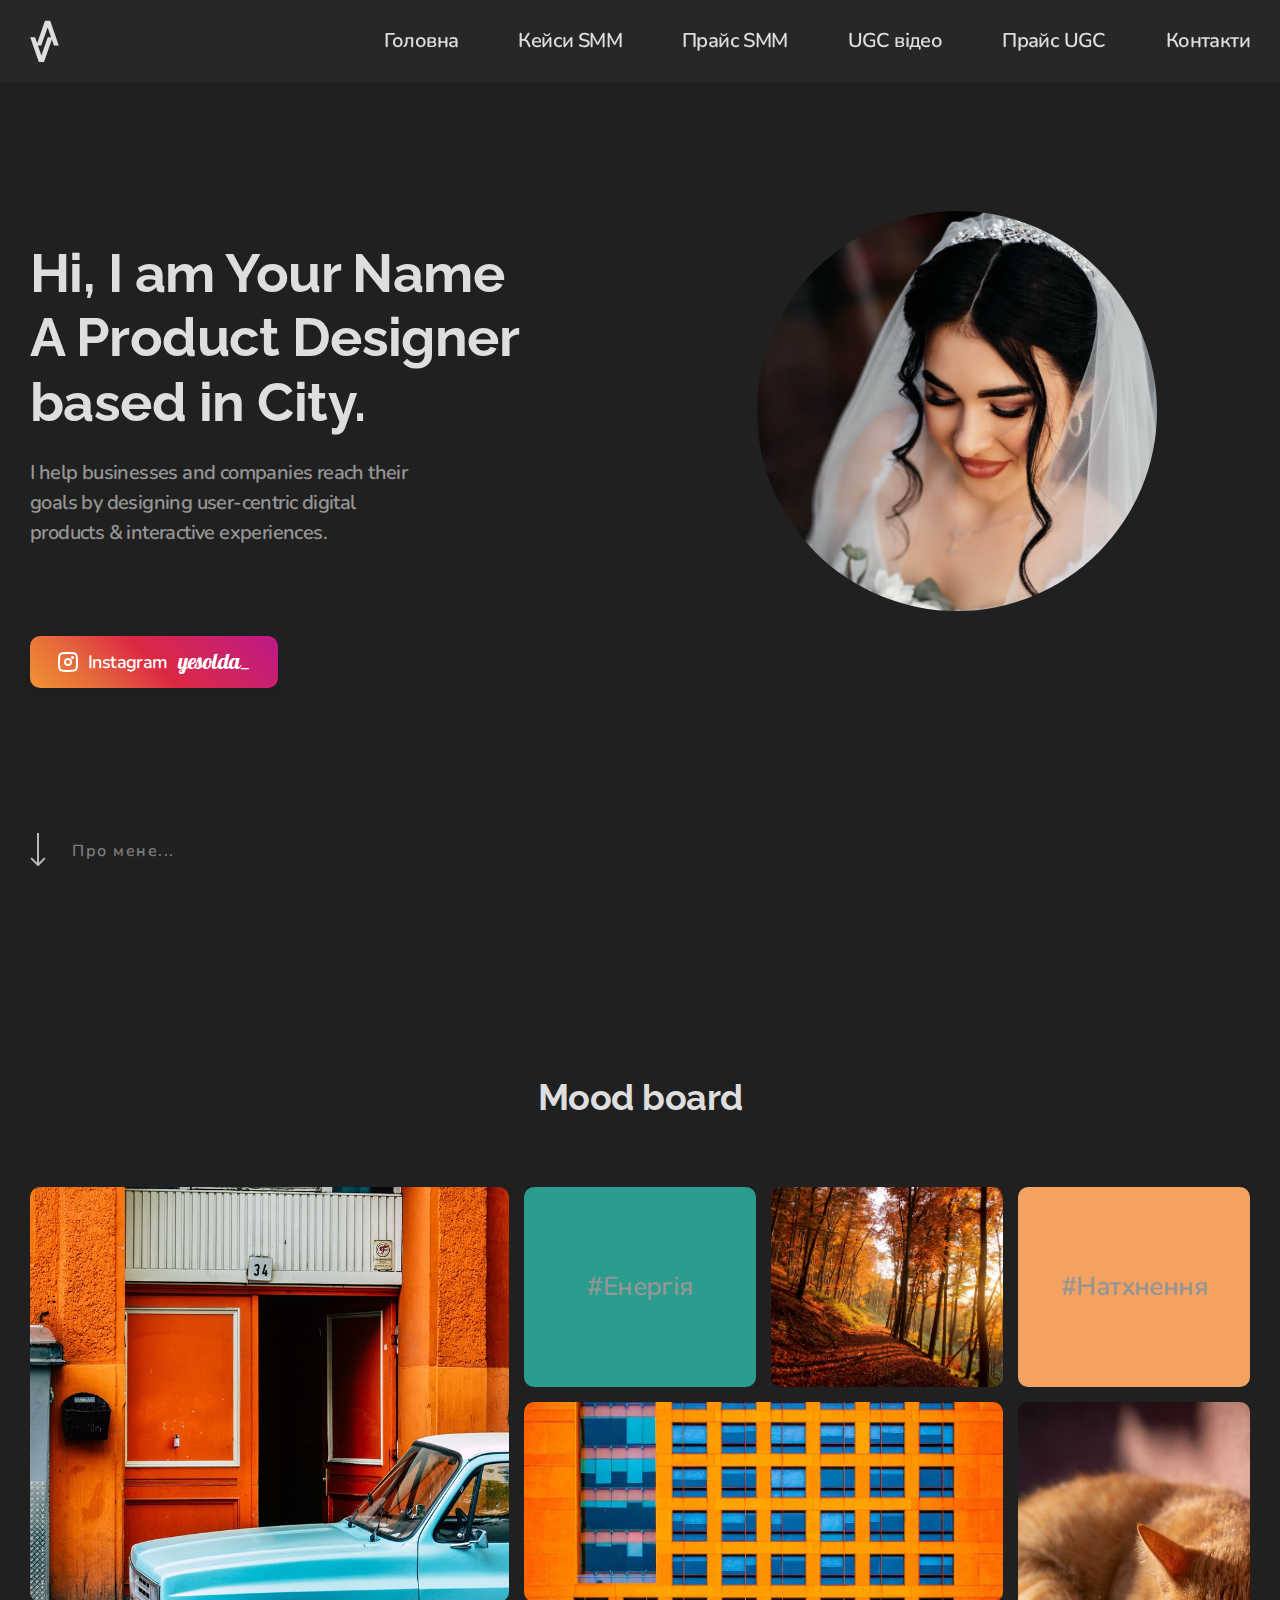
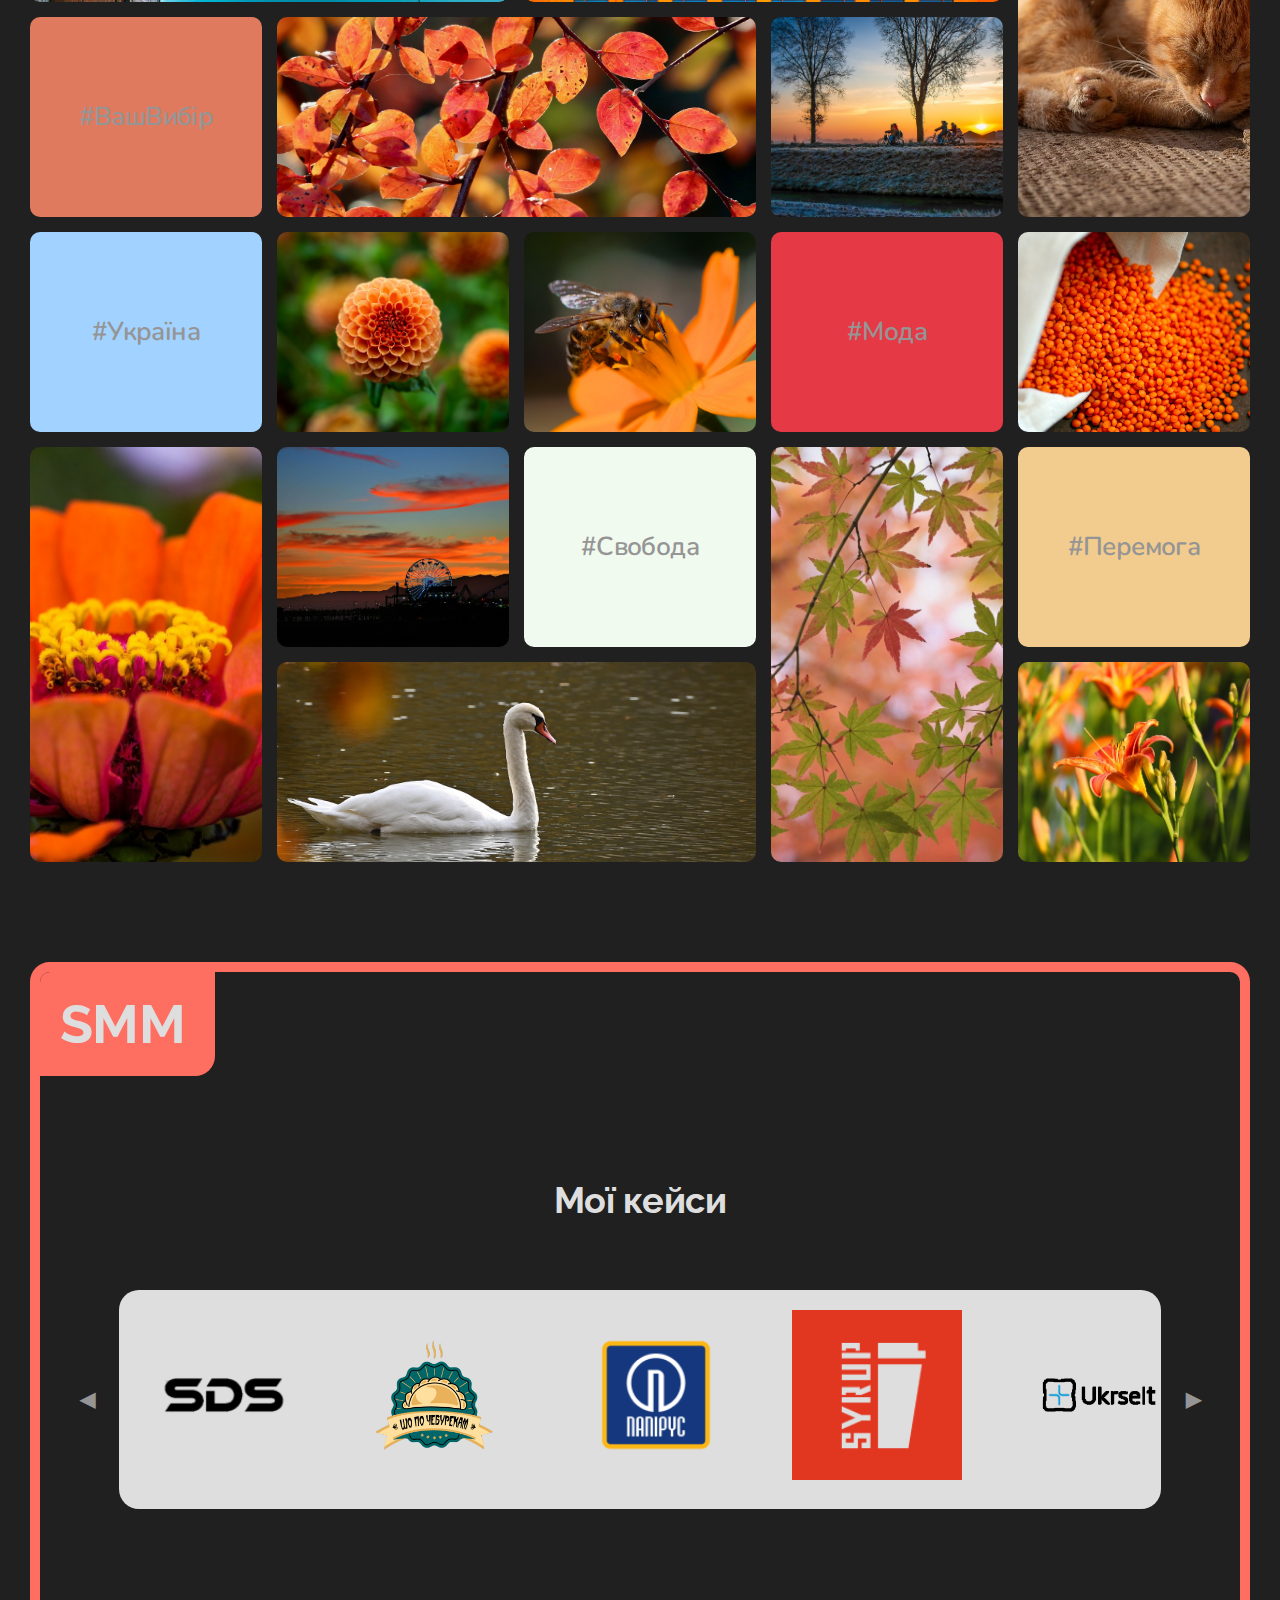
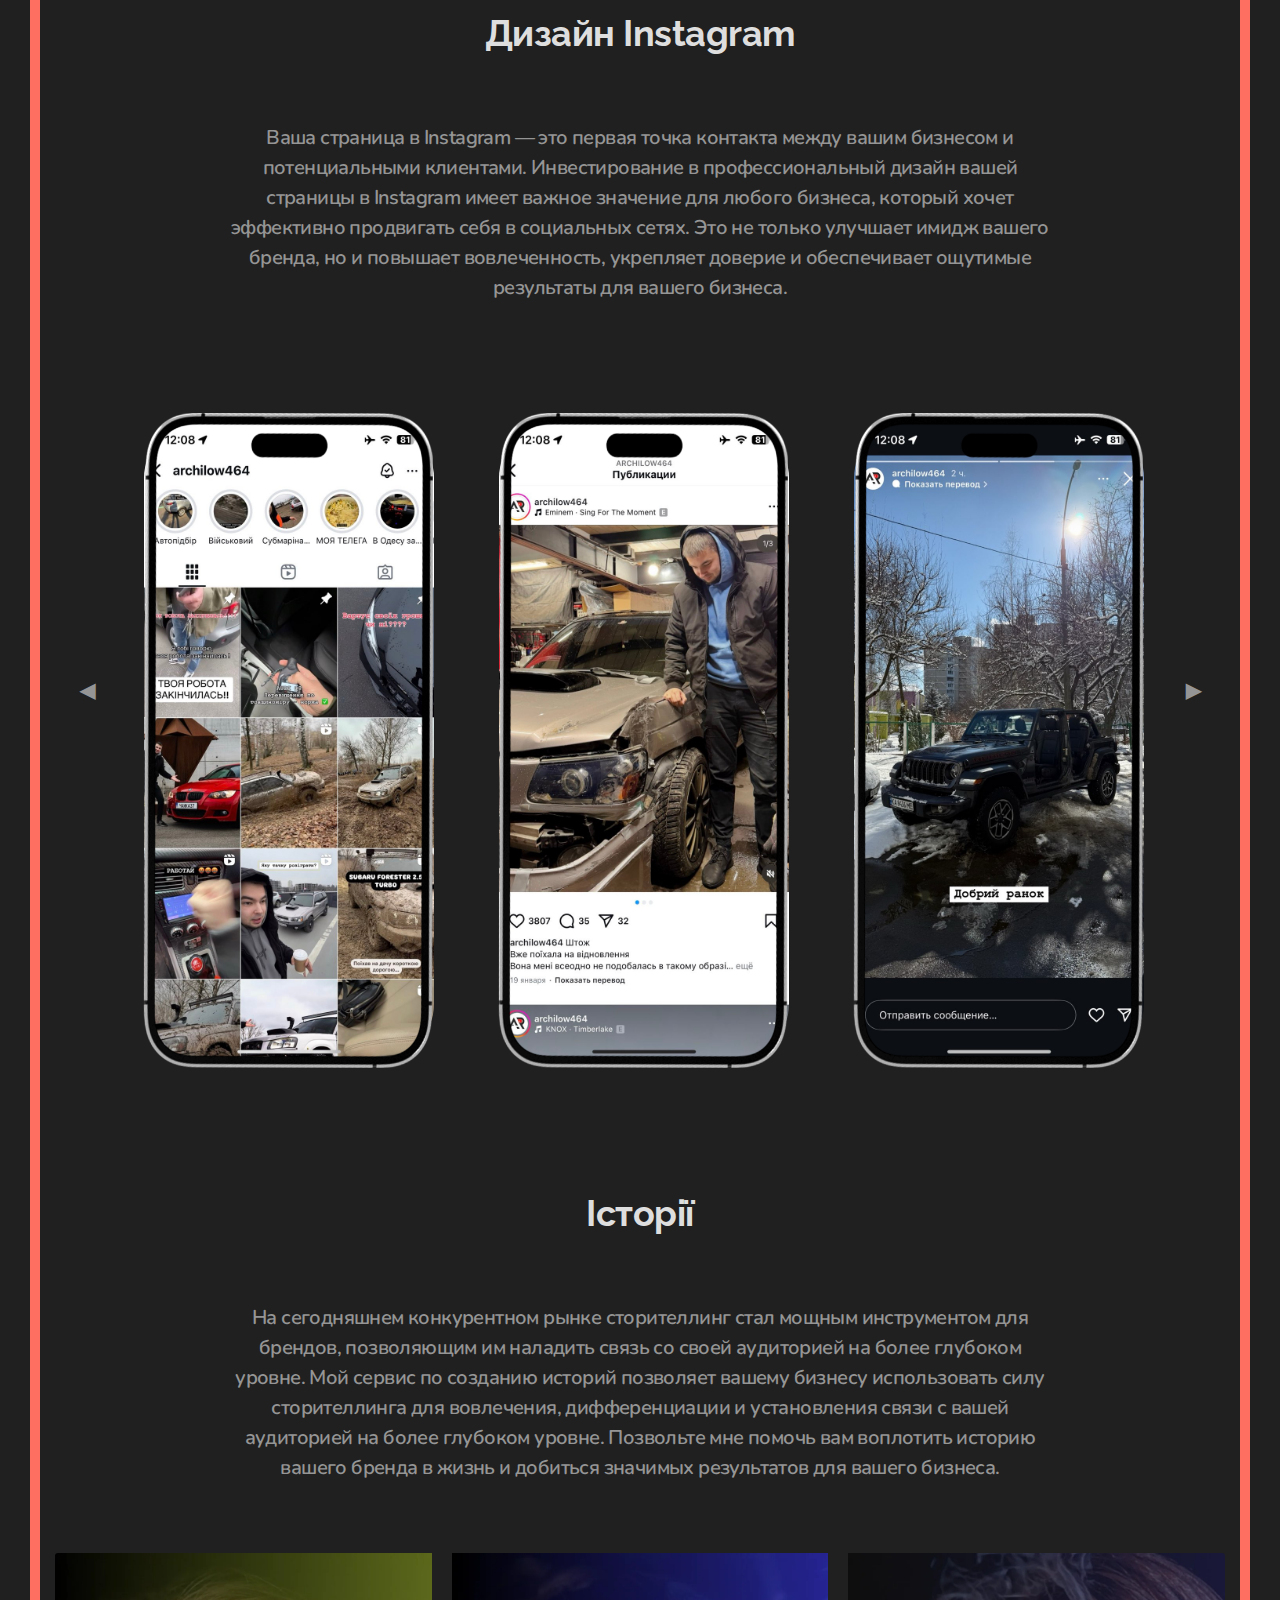
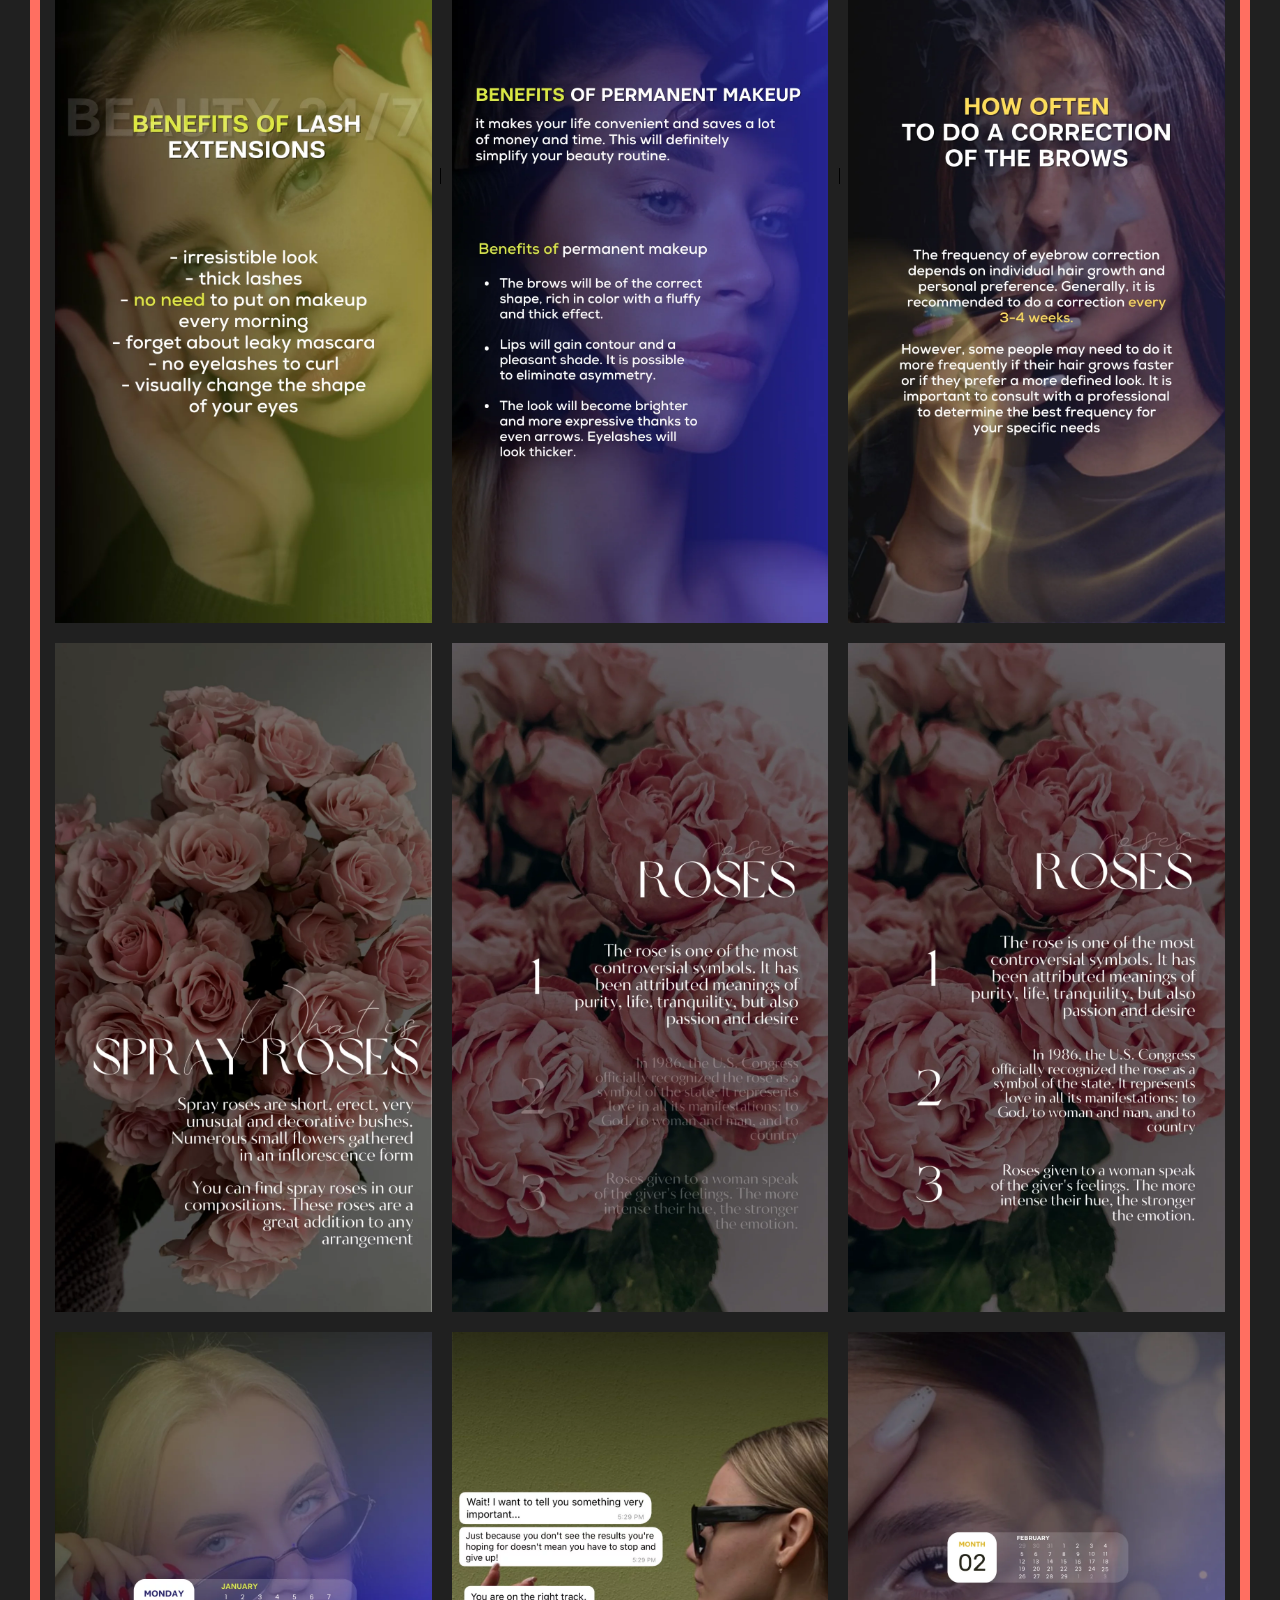
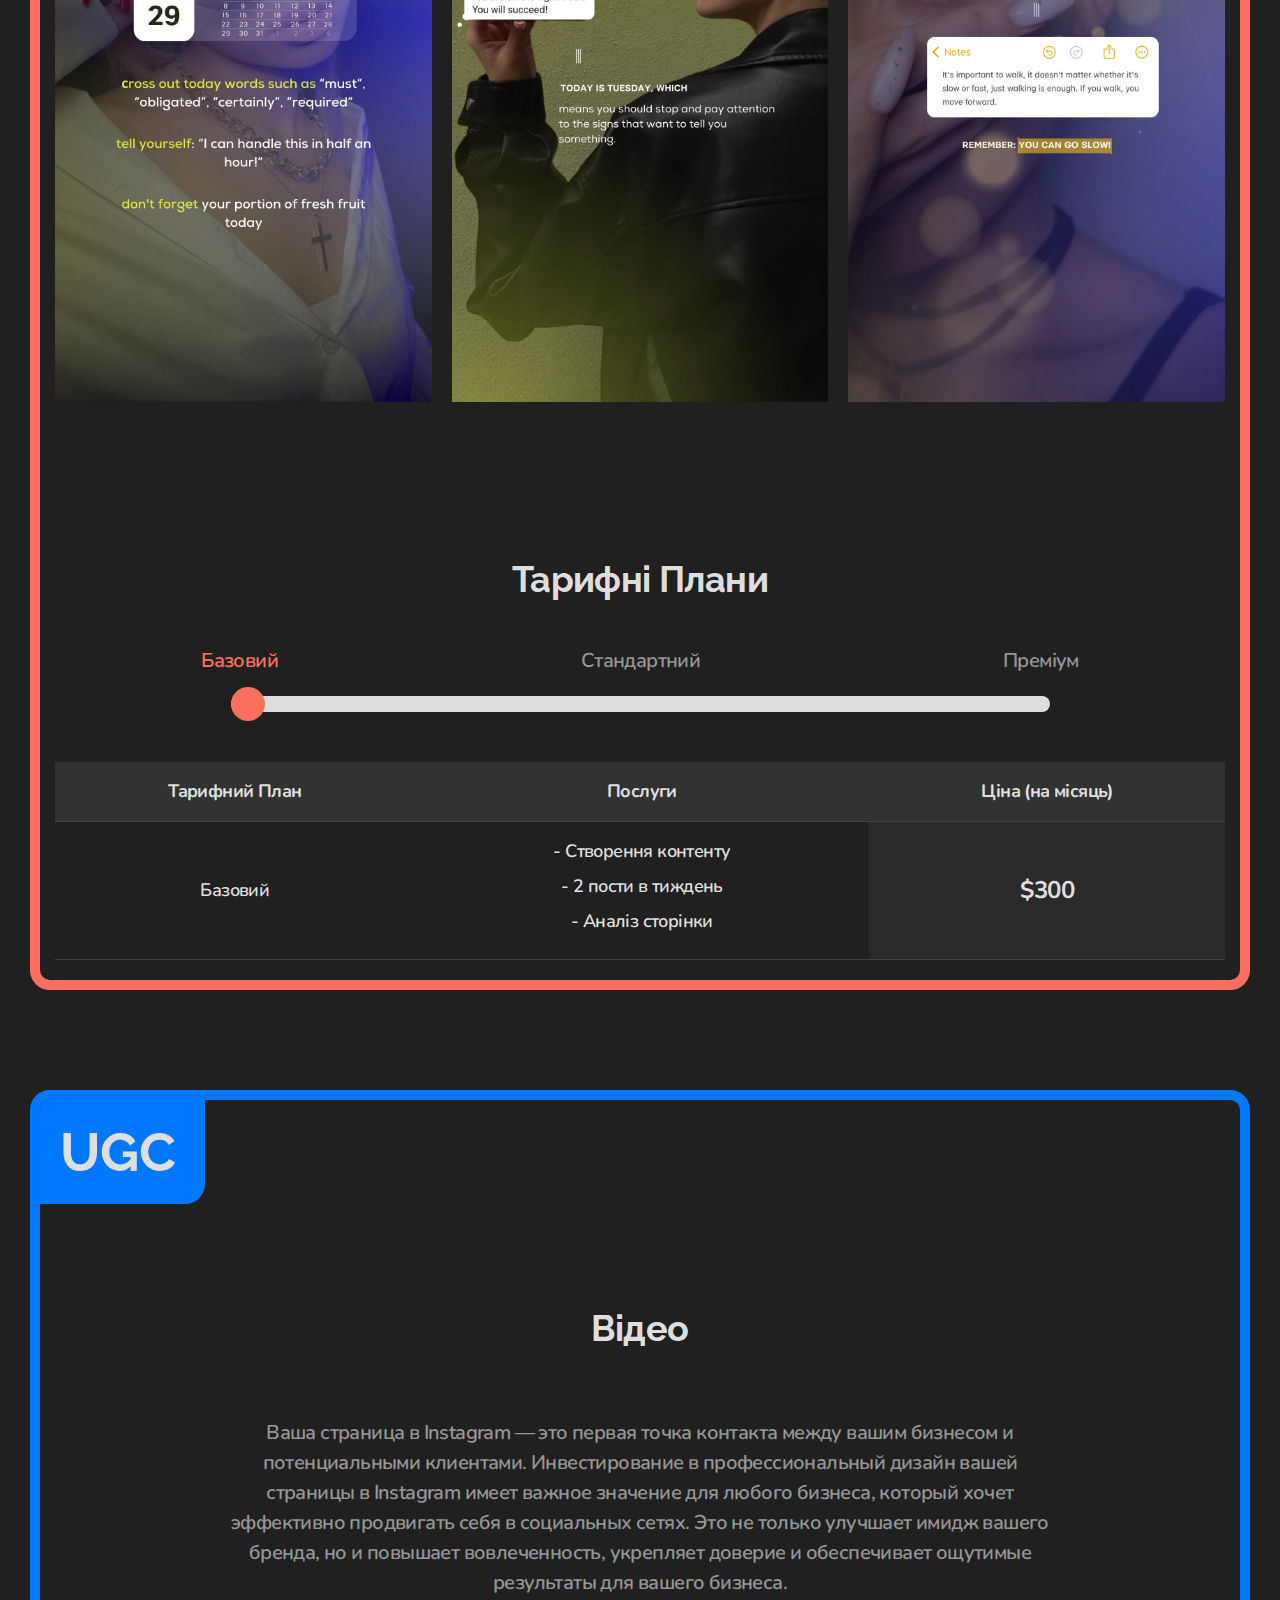
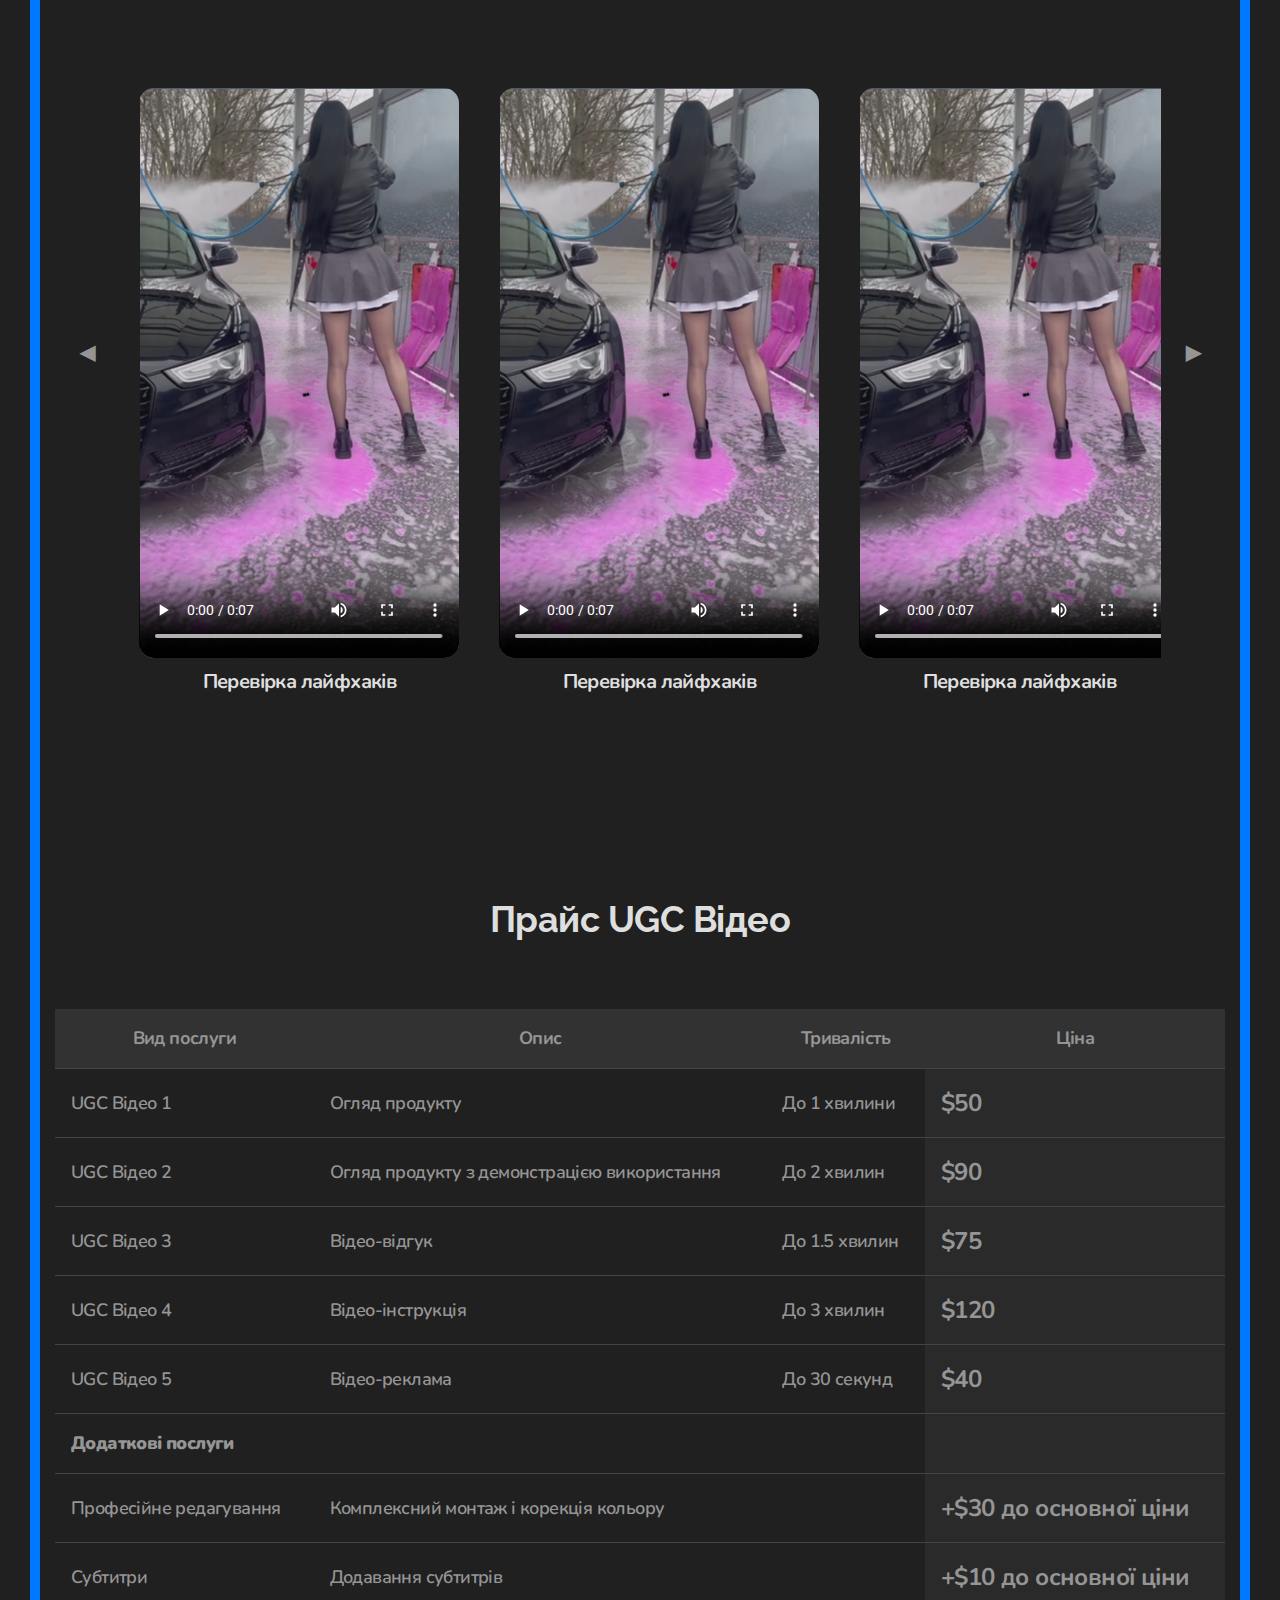
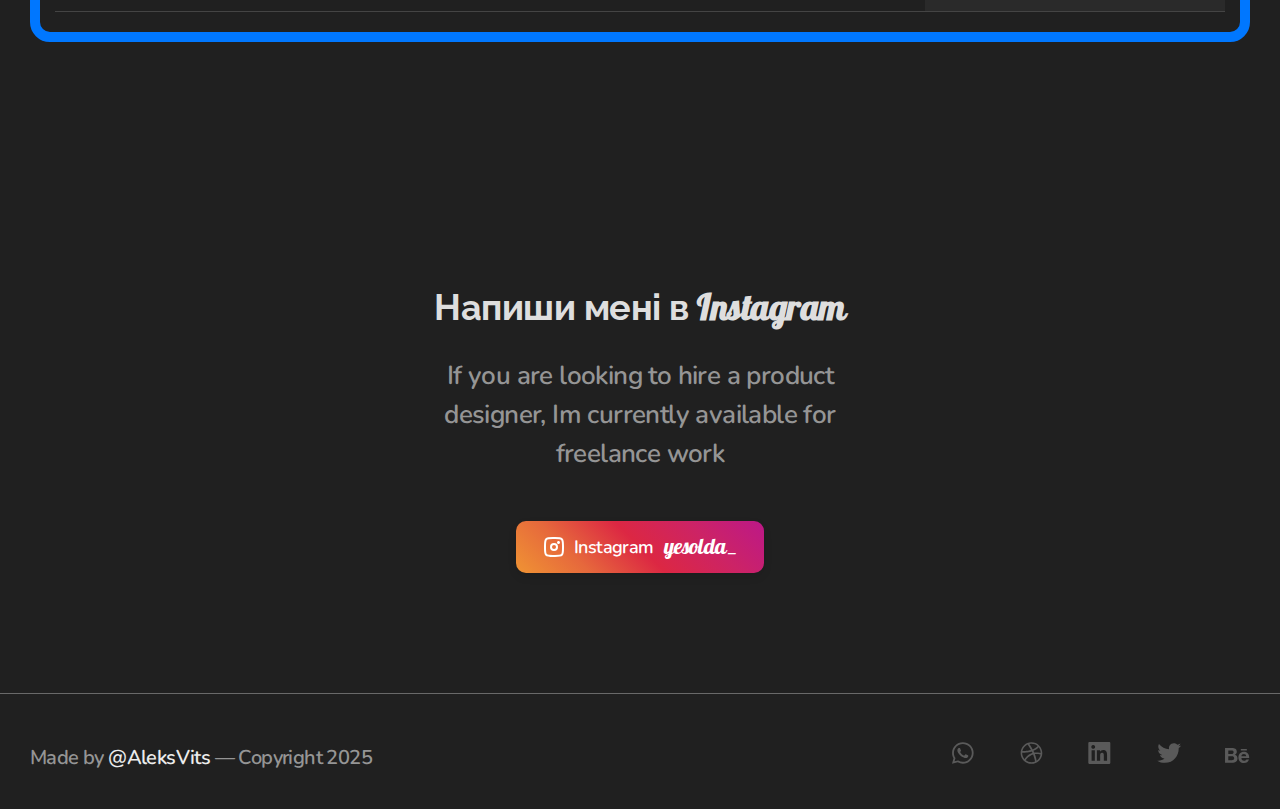
==== index.html @ 0ac809a1 "ремонт визуала" ====
<!DOCTYPE html>
<html lang="en">
<head>
  <meta charset="UTF-8">
  <meta name="viewport" content="width=device-width, initial-scale=1.0">
  <link rel="stylesheet" href="globals.css">
  <link rel="stylesheet" href="style.css">
  <title>Portfolio Designer</title>
</head>
<body>

<header class="header">
  <div class="container">
    <a href="#" class="logo"><img src="images/logo.svg" alt="logo"></a>
      <nav class="header__nav">
        <a href="index.html" class="header__link">Головна</a>
        <a href="#CASE" class="header__link">Кейси SMM</a>
        <a href="#PRISESMM" class="header__link">Прайс SMM</a>
        <a href="#VIDEO" class="header__link">UGC відео</a>
        <a href="#PRISEUGC" class="header__link">Прайс UGC</a>
        <a href="#CONTACT" class="header__link">Контакти</a>
      </nav>

      <button class="burger-menu" type="button">
        <img class="burger-menu_icon" src="images/burger.svg">
      </button>
  </div>
</header>

<main class="main">
  <section class="welcome">
    <div class="container main__container">
      <div class="welcome__desc">
        <h1>Hi, I am Your Name
          A Product Designer 
          based in City.</h1>
        <p class="welcome__text">I help businesses and companies reach 
          their goals by designing user-centric digital 
          products & interactive experiences.</p>
          <a class="btn walcome__btn" href="https://www.instagram.com/yesolda_?igsh=MTk1dXV2dTNkMDhmMw==" target="_blank">Instagram <strong class="strong-inst">yesolda_</strong></a>
      </div>
        <img src="images/me.jpg" alt="Me" class="welcome__img">
    </div>
  </section>

  <section class="works">
    <div class="container">
        <button class="works__btn" id="worksBtn">Про мене...</button>
          <div class="works__content" id="worksContent">
            <p>Привіт! Мене звати [Ваше Ім'я], і я спеціаліст з SMM (соціального медіа маркетингу) з [кількість] років досвіду. Протягом своєї кар'єри я допомагав бізнесам різних галузей зростати і досягати своїх цілей через ефективну роботу з соціальними мережами.</p>
            <h3>Мої навички та досвід:</h3>
            <ul>
                <li><strong>Стратегія соціальних медіа: </strong> Розробка індивідуальних стратегій для кожної платформи з урахуванням цільової аудиторії та бізнес-цілей.</li>
                <li><strong>Контент-маркетинг:</strong> Створення якісного та захоплюючого контенту, який привертає увагу та підтримує взаємодію з аудиторією.</li>
                <li><strong>Аналіз та звітність:</strong> Використання аналітичних інструментів для моніторингу ефективності кампаній і оптимізації контенту.</li>
                <li><strong>Реклама в соціальних мережах:</strong> Запуск таргетованих рекламних кампаній для досягнення максимальних результатів.</li>
                <li><strong>Взаємодія з аудиторією:</strong> Управління спільнотами, модерація коментарів та побудова довірливих відносин з клієнтами.</li>
            </ul>
            <h3>Чому обирають мене:</h3>
            <ul>
                <li><strong>Креативність:</strong> Я завжди намагаюся знайти нові та інноваційні підходи до вирішення маркетингових завдань.</li>
                <li><strong>Комунікація:</strong> Відкритий до спілкування та співпраці, я завжди на зв'язку, щоб відповідати на питання та надавати підтримку.</li>
                <li><strong>Результати:</strong> Мій досвід і знання допомогли багатьом компаніям збільшити свою присутність у соціальних мережах і підвищити залученість аудиторії.</li>
            </ul>
            <p>Якщо вам потрібен надійний і професійний спеціаліст з SMM, я готовий допомогти вашому бізнесу досягти нових висот! Давайте обговоримо ваші цілі та як ми можемо разом їх реалізувати.</p>
        </div>
      </div>
    </div>
  </section>

  <section class="visual">
    <div class="container">
      <h2 class="visual__h2">Mood board</h2>
      <div class="visual__wrapper" id="visualWrapper">
        <img class="visual__img visual__img--large" src="images/photo for Mood Bord/automobile-5128760_1280.jpg">
        <div class="visual__text-block visual__text--medium">#Енергія</div>
        <img class="visual__img tallBig mediumSmall" src="images/photo for Mood Bord/autumn-6690466_1280.jpg">
        <div class="visual__text-block">#Натхнення</div>
        <img class="visual__img visual__img--medium" src="images/photo for Mood Bord/building-5676506_1280.jpg">
        <img class="visual__img visual__img--tall largeSmall" src="images/photo for Mood Bord/cat-9389500_1280.jpg">
        <div class="visual__text-block mediumMedium">#ВашВибір</div>
        <img class="visual__img visual__img--medium" src="images/photo for Mood Bord/cotoneaster-9246059_1280.jpg">
        <img class="visual__img" src="images/photo for Mood Bord/cycling-9394894_1280.jpg">
        <div class="visual__text-block">#Україна</div>
        <img class="visual__img" src="images/photo for Mood Bord/flower-9221176_1280.jpg">
        <img class="visual__img" src="images/photo for Mood Bord/honeybee-9150104_1280.jpg">
        <div class="visual__text-block">#Мода</div>
        <img class="visual__img" src="images/photo for Mood Bord/lentils-7772450_1280.jpg">
        <img class="visual__img visual__img--tall" src="images/photo for Mood Bord/flower-9391281_1280.jpg">
        <img class="visual__img" src="images/photo for Mood Bord/losangeles-7754986_1280.jpg">
        <div class="visual__text-block">#Свобода</div>
        <img class="visual__img visual__img--tallNew" src="images/photo for Mood Bord/maple-6656343_1280.jpg">
        <div class="visual__text-block mediumBig">#Перемога</div>
        <img class="visual__img visual__img--medium2" src="images/photo for Mood Bord/mute-swan-9232607_1280.jpg">
        <img class="visual__img " src="images/photo for Mood Bord/flowers-8083979_1280.jpg">
      </div>
    </div>
  </section>


<div class="smm-Colorbord">
  <h2 class="smm-text">SMM</h2>
  <section class="Cases" id="CASE">
    <div class="container">
      <h2 class="project__h2">Мої кейси</h2>
      <div class="case-wrapper">
        <button class="scroll-button-case left" id="case__scroll-left">&#9664;</button>
        <div class="case-container" id="case-container">
          <div class="case-item">
            <a href="" class="case_Link"><img class="caseImg" src="Img cases/brand4.png"></a>
          </div>
          <div class="case-item">
            <a href="" class="case_Link"><img class="caseImg" src="Img cases/brand2.png"></a>>
          </div>
          <div class="case-item">
            <a href="" class="case_Link"><img class="caseImg" src="Img cases/brand3.png"></a>>
          </div>
          <div class="case-item">
            <a href="" class="case_Link"><img class="caseImg" src="Img cases/brand1.png"></a>>
          </div>
          <div class="case-item">
            <a href="" class="case_Link"><img class="caseImg" src="Img cases/brand5.png"></a>>
          </div>
          <div class="case-item">
            <a href="" class="case_Link"><img class="caseImg" src="Img cases/brand6.png"></a>>
          </div>
          <div class="case-item">
            <a href="" class="case_Link"><img class="caseImg" src="Img cases/brand7.png"></a>>
          </div>
          <div class="case-item">
            <a href="" class="case_Link"><img class="caseImg" src="Img cases/brand8.png"></a>>
          </div>
        </div>
        <button class="scroll-button-case right" id="case__scroll-right">&#9654;</button>
      </div>
    </div>
  </section>

  <section class="gridOll">
    <div class="container">
      <h2 class="project__h2">Дизайн Instagram</h2>
      <p class="stopies__text">
        Ваша страница в Instagram — это первая точка контакта между вашим бизнесом и потенциальными клиентами. Инвестирование в профессиональный дизайн вашей страницы в Instagram имеет важное значение для любого бизнеса, который хочет эффективно продвигать себя в социальных сетях. Это не только улучшает имидж вашего бренда, но и повышает вовлеченность, укрепляет доверие и обеспечивает ощутимые результаты для вашего бизнеса.
      </p>

          <div class="photo-wrapper">
            <button class="scroll-button left" id="scroll-left-photo">&#9664;</button>
            <div class="photo-container" id="photo-container">
              <div class="photo-item">
                <img src="images/inst wisual/1.jpeg" class="photo-img">
                <img class="photo-iphone" src="images/iphone.png">
              </div>
              <div class="photo-item">
                <img src="images/inst wisual/2.jpeg" class="photo-img">
                <img class="photo-iphone" src="images/iphone.png">
              </div>
              <div class="photo-item">
                <img src="images/inst wisual/3.jpeg" class="photo-img">
                <img class="photo-iphone" src="images/iphone.png">
              </div>
              <div class="photo-item">
                <img src="images/inst wisual/a1.jpeg" class="photo-img">
                <img class="photo-iphone" src="images/iphone.png">
              </div>
              <div class="photo-item">
                <img src="images/inst wisual/a2.jpeg" class="photo-img">
                <img class="photo-iphone" src="images/iphone.png">
              </div>
              <div class="photo-item">
                <img src="images/inst wisual/a3.jpeg" class="photo-img">
                <img class="photo-iphone" src="images/iphone.png">
              </div>
              <div class="photo-item">
                <img src="images/inst wisual/1.jpeg" class="photo-img">
                <img class="photo-iphone" src="images/iphone.png">
              </div>
              <div class="photo-item">
                <img src="images/inst wisual/2.jpeg" class="photo-img">
                <img class="photo-iphone" src="images/iphone.png">
              </div>
              <div class="photo-item">
                <img src="images/inst wisual/3.jpeg" class="photo-img">
                <img class="photo-iphone" src="images/iphone.png">
              </div>
              <div class="photo-item">
                <img src="images/inst wisual/a1.jpeg" class="photo-img">
                <img class="photo-iphone" src="images/iphone.png">
              </div>
              <div class="photo-item">
                <img src="images/inst wisual/a2.jpeg" class="photo-img">
                <img class="photo-iphone" src="images/iphone.png">
              </div>
              <div class="photo-item">
                <img src="images/inst wisual/a3.jpeg" class="photo-img">
                <img class="photo-iphone" src="images/iphone.png">
              </div>
              <div class="photo-item">
                <img src="images/inst wisual/1.jpeg" class="photo-img">
                <img class="photo-iphone" src="images/iphone.png">
              </div>
              <div class="photo-item">
                <img src="images/inst wisual/2.jpeg" class="photo-img">
                <img class="photo-iphone" src="images/iphone.png">
              </div>
              <div class="photo-item">
                <img src="images/inst wisual/3.jpeg" class="photo-img">
                <img class="photo-iphone" src="images/iphone.png">
              </div>
              <div class="photo-item">
                <img src="images/inst wisual/a1.jpeg" class="photo-img">
                <img class="photo-iphone" src="images/iphone.png">
              </div>
              <div class="photo-item">
                <img src="images/inst wisual/a2.jpeg" class="photo-img">
                <img class="photo-iphone" src="images/iphone.png">
              </div>
              <div class="photo-item">
                <img src="images/inst wisual/a3.jpeg" class="photo-img">
                <img class="photo-iphone" src="images/iphone.png">
              </div>
              <div class="photo-item">
                <img src="images/inst wisual/1.jpeg" class="photo-img">
                <img class="photo-iphone" src="images/iphone.png">
              </div>
              <div class="photo-item">
                <img src="images/inst wisual/2.jpeg" class="photo-img">
                <img class="photo-iphone" src="images/iphone.png">
              </div>
              <div class="photo-item">
                <img src="images/inst wisual/3.jpeg" class="photo-img">
                <img class="photo-iphone" src="images/iphone.png">
              </div>
              <div class="photo-item">
                <img src="images/inst wisual/a1.jpeg" class="photo-img">
                <img class="photo-iphone" src="images/iphone.png">
              </div>
              <div class="photo-item">
                <img src="images/inst wisual/a2.jpeg" class="photo-img">
                <img class="photo-iphone" src="images/iphone.png">
              </div>
              <div class="photo-item">
                <img src="images/inst wisual/a3.jpeg" class="photo-img">
                <img class="photo-iphone" src="images/iphone.png">
              </div>
              <div class="photo-item">
                <img src="images/inst wisual/1.jpeg" class="photo-img">
                <img class="photo-iphone" src="images/iphone.png">
              </div>
              <div class="photo-item">
                <img src="images/inst wisual/2.jpeg" class="photo-img">
                <img class="photo-iphone" src="images/iphone.png">
              </div>
              <div class="photo-item">
                <img src="images/inst wisual/3.jpeg" class="photo-img">
                <img class="photo-iphone" src="images/iphone.png">
              </div>
              <div class="photo-item">
                <img src="images/inst wisual/a1.jpeg" class="photo-img">
                <img class="photo-iphone" src="images/iphone.png">
              </div>
              <div class="photo-item">
                <img src="images/inst wisual/a2.jpeg" class="photo-img">
                <img class="photo-iphone" src="images/iphone.png">
              </div>
              <div class="photo-item">
                <img src="images/inst wisual/a3.jpeg" class="photo-img">
                <img class="photo-iphone" src="images/iphone.png">
              </div>
            </div>
            <button class="scroll-button right" id="scroll-right-photo">&#9654;</button>
          </div>
          <div class="arrow-right">
            <img src="images/ArrowRighr.svg" alt="Гортай далі ->">
            <p>Гортай далі</p>
          </div>
    


      <h2 class="project__h2">Історії</h2>
      <p class="stopies__text">
        На сегодняшнем конкурентном рынке сторителлинг стал мощным инструментом для брендов, позволяющим им наладить связь со своей аудиторией на более глубоком уровне. Мой сервис по созданию историй позволяет вашему бизнесу использовать силу сторителлинга для вовлечения, дифференциации и установления связи с вашей аудиторией на более глубоком уровне. Позвольте мне помочь вам воплотить историю вашего бренда в жизнь и добиться значимых результатов для вашего бизнеса.
      </p>
      <div class="grids">
        <div class="gridLogo">
          <img class="gridImg-stopies" src="images/inst storis/2.png">
          <img class="gridImg-stopies" src="images/inst storis/17.png">
          <img class="gridImg-stopies" src="images/inst storis/10.png">
          <img class="gridImg-stopies" src="images/inst storis/1.png">
          <img class="gridImg-stopies" src="images/inst storis/2.1.png">
          <img class="gridImg-stopies" src="images/inst storis/3.png">
          <img class="gridImg-stopies" src="images/inst storis/13.png">
          <img class="gridImg-stopies" src="images/inst storis/14.png">
          <img class="gridImg-stopies" src="images/inst storis/16.png">
        </div>
      </div>
    </div>
  </section>


  <section class="pricing" id="PRISESMM">
    <div class="container">
      <h2>Тарифні Плани</h2>
      <div class="nameTarifs">
      <p class="tarif" id="basicLabel">Базовий</p>
      <p class="tarif" id="standardLabel">Стандартний</p>
      <p class="tarif" id="premiumLabel">Преміум
      </div>
      <input type="range" id="planSlider" min="0" max="2" step="1" value="0">
      <div class="pricing-table-wrapper">
        <div class="pricing-table" id="pricingTable">
          <!-- Базовый план по умолчанию -->
          <table>
            <thead>
              <tr>
                <th>Тарифний План</th>
                <th>Послуги</th>
                <th>Ціна (на місяць)</th>
              </tr>
            </thead>
            <tbody>
              <tr>
                <td>Базовий</td>
                <td>
                  <ul>
                    <li>Створення контенту <br></li>
                    <li>2 пости в тиждень <br></li>
                    <li>Аналіз сторінки <br></li>
                  </ul>
                </td>
                <td>$300</td>
              </tr>
            </tbody>
          </table>
        </div>
    </div>
    </div>
  </section>
</div>



<div class="ugc-Colorbord">
  <h2 class="ugc-text">UGC</h2>

  <section class="Projects" id="VIDEO">
    <div class="container">
      <h2 class="project__h2">Відео</h2>
      <p class="stopies__text">
        Ваша страница в Instagram — это первая точка контакта между вашим бизнесом и потенциальными клиентами. Инвестирование в профессиональный дизайн вашей страницы в Instagram имеет важное значение для любого бизнеса, который хочет эффективно продвигать себя в социальных сетях. Это не только улучшает имидж вашего бренда, но и повышает вовлеченность, укрепляет доверие и обеспечивает ощутимые результаты для вашего бизнеса.
      </p>
      <div class="video-wrapper">
        <button class="scroll-button left" id="scroll-left">&#9664;</button>
        <div class="video-container" id="video-container">
          <div class="video-item">
            <video class="vid" loop controls playsinline preload="auto" poster="video/kadr.jpg" id="video1">
              <source src="video/test.mp4" type="video/mp4">
            </video>
            <!-- <img class="iphone" src="images/iphone.png"> -->
            <h4 class="nameVideo">Перевірка лайфхаків</h4>  
          </div>
          <div class="video-item">
            <video class="vid" loop controls playsinline preload="auto" poster="video/kadr.jpg" id="video1">
              <source src="video/test.mp4" type="video/mp4">
            </video>
            <!-- <img class="iphone" src="images/iphone.png"> -->
            <h4 class="nameVideo">Перевірка лайфхаків</h4>  
          </div>
          <div class="video-item">
            <video class="vid" loop controls playsinline preload="auto" poster="video/kadr.jpg" id="video1">
              <source src="video/test.mp4" type="video/mp4">
            </video>
            <!-- <img class="iphone" src="images/iphone.png"> -->
            <h4 class="nameVideo">Перевірка лайфхаків</h4>  
          </div>
          <div class="video-item">
            <video class="vid" loop controls playsinline preload="auto" poster="video/kadr.jpg" id="video1">
              <source src="video/test.mp4" type="video/mp4">
            </video>
            <!-- <img class="iphone" src="images/iphone.png"> -->
            <h4 class="nameVideo">Перевірка лайфхаків</h4>  
          </div>
          <div class="video-item">
            <video class="vid" loop controls playsinline preload="auto" poster="video/kadr.jpg" id="video1">
              <source src="video/test.mp4" type="video/mp4">
            </video>
            <!-- <img class="iphone" src="images/iphone.png"> -->
            <h4 class="nameVideo">Перевірка лайфхаків</h4>  
          </div>
        </div>
        <button class="scroll-button right" id="scroll-right">&#9654;</button>
      </div>
      <div class="arrow-right">
        <img src="images/ArrowRighr.svg" alt="Гортай далі ->">
        <p>Гортай далі</p>
      </div>

<h2 class="visual__h2" id="PRISEUGC">Прайс UGC Відео</h2>

<div class="pricing-table-wrapper">
  <div class="pricing-table" id="pricingTable">
    <!-- Прайс UGC Відео -->
    <table>
      <thead>
        <tr>
          <th>Вид послуги</th>
          <th>Опис</th>
          <th>Тривалість</th>
          <th>Ціна</th>
        </tr>
      </thead>
      <tbody>
        <tr>
          <td>UGC Відео 1</td>
          <td>Огляд продукту</td>
          <td>До 1 хвилини</td>
          <td>$50</td>
        </tr>
        <tr>
          <td>UGC Відео 2</td>
          <td>Огляд продукту з демонстрацією використання</td>
          <td>До 2 хвилин</td>
          <td>$90</td>
        </tr>
        <tr>
          <td>UGC Відео 3</td>
          <td>Відео-відгук</td>
          <td>До 1.5 хвилин</td>
          <td>$75</td>
        </tr>
        <tr>
          <td>UGC Відео 4</td>
          <td>Відео-інструкція</td>
          <td>До 3 хвилин</td>
          <td>$120</td>
        </tr>
        <tr>
          <td>UGC Відео 5</td>
          <td>Відео-реклама</td>
          <td>До 30 секунд</td>
          <td>$40</td>
        </tr>
        <tr>
          <td><strong>Додаткові послуги</strong></td>
          <td></td>
          <td></td>
          <td></td>
        </tr>
        <tr>
          <td>Професійне редагування</td>
          <td>Комплексний монтаж і корекція кольору</td>
          <td></td>
          <td>+$30 до основної ціни</td>
        </tr>
        <tr>
          <td>Субтитри</td>
          <td>Додавання субтитрів</td>
          <td></td>
          <td>+$10 до основної ціни</td>
        </tr>
      </tbody>
    </table>
  </div>
</div>
    </div>
  </section>
</div>
  

  

  <section class="contact" id="CONTACT">
    <div class="container contact__container">
      <h2 class="contact__h2">Напиши мені в <strong class="inst">Instagram</strong></h2>
      <p class="contact__text">If you are looking to hire a product designer, Im currently available for freelance work</p>
      <a class="btn contact__btn" href="https://www.instagram.com/yesolda_?igsh=MTk1dXV2dTNkMDhmMw==" target="_blank">Instagram <strong class="strong-inst">yesolda_</strong></a>
      </div>
  </section>
</main>

<footer class="footer">
<div class="container conainer__footer">
  <div class="copirite">Made by <span><a href="https://t.me/AleksVits">@AleksVits</a></span> — Copyright 2025</div>
  <div class="links">
    <a href="" class="footer__link" target="_blank"><img src="images/social1.svg" class="footer__img"></a>
    <a href="" class="footer__link"><img src="images/social2.svg" class="footer__img"></a>
    <a href="" class="footer__link"><img src="images/social3.svg" class="footer__img"></a>
    <a href="" class="footer__link"><img src="images/social4.svg" class="footer__img"></a>
    <a href="" class="footer__link"><img src="images/social5.svg" class="footer__img"></a>
  </div>
</div>
</footer>

<script src="script.js"></script>
</body>
</html>
---- globals.css ----
*,
*::after,
*::before {
  box-sizing: border-box;
}

body {
  margin: 0;
}

h1,
h2,
h3,
h4,
h5,
h6,
p,
ul,
ol,
li {
  margin: 0;
  padding: 0;
}

a {
  color: inherit;
  text-decoration: none;
}

button,
input {
  color: currentColor;
  font-family: inherit;
  font-size: inherit;
}

ul,
ol {
  list-style: none;
}

.visually-hidden {
  position: absolute;
  inline-size: 1px;
  block-size: 1px;
  overflow: hidden;
  clip: rect(0 0 0 0);
  clip-path: inset(50%);
  white-space: nowrap;
}

button {
  all: unset;
  display: inline-block; /* Если нужно управлять размерами */
  cursor: pointer; /* Чтобы кнопка выглядела кликабельной */
}
---- style.css ----
@import url('https://fonts.googleapis.com/css2?family=Manrope:wght@200..800&display=swap');
@import url('https://fonts.googleapis.com/css2?family=Lobster&display=swap');

@import url('https://fonts.googleapis.com/css2?family=Lora:ital,wght@0,400..700;1,400..700&family=Nunito:ital,wght@0,200..1000;1,200..1000&family=Pacifico&family=Playfair+Display:ital,wght@0,400..900;1,400..900&family=Raleway:ital,wght@0,100..900;1,100..900&family=Roboto:ital,wght@0,100..900;1,100..900&display=swap');

html{
  scroll-behavior: smooth;
}

body{
  /* font-family: "Raleway"; */
  font-family: "Nunito";
  background-color: #202020;
  color: #959595;
  font-weight: 600;
  font-size: 20px;
  line-height: 1.5;
  letter-spacing: -0.03em;
}

h1,
h2,
h3{
  font-family: "Raleway";
}



img{
  max-width: 100%;
}

.smm-Colorbord {
  position: relative;
  z-index: 1;
  overflow: hidden;
  border: 10px solid #ff6f61;
  max-width: 1220px;
  margin: 100px auto 0 auto;
  border-radius: 20px;
  padding-bottom: 20px;
}

.smm-text{
  border-bottom-right-radius: 20px;
  font-weight: 700;
  font-size: 54px;
  line-height: 1.19;
  letter-spacing: -0.01em;
  color: #dedede;
  padding: 20px;
  background-color: #ff6f61; 
  display: inline-block;
  padding-right: 30px;
}

.ugc-Colorbord {
  position: relative;
  z-index: 1;
  overflow: hidden;
  border: 10px solid #0077ff;
  max-width: 1220px;
  margin: 100px auto 0 auto;
  border-radius: 20px;
  padding-bottom: 20px;
}

.ugc-text{
  border-bottom-right-radius: 20px;
  font-weight: 700;
  font-size: 54px;
  line-height: 1.19;
  letter-spacing: -0.01em;
  color: #dedede;
  padding: 20px;
  background-color: #0077ff; 
  display: inline-block;
  padding-right: 30px;
}

.container{
  max-width: 1250px;
  margin: 0 auto;
  padding: 0 15px;
}

.header {
  background-color: #3232326a;
  backdrop-filter: blur(10px);
  color: #DEDEDE;
  font-weight: 700;
  font-size: 18px;
  letter-spacing: -0.03em;
  padding: 20px 0;
  width: 100%;
}

.header .container{
  display: flex;
  justify-content: space-between;
  align-items: center;
}

.logo {
  font-weight: 800;
  font-size: 20px;
  letter-spacing: -0.03em;
  display: flex;
  align-items: center;
  gap: 10px;
}

.header__nav {
  font-weight: 700;
  font-size: 18px;
  letter-spacing: -0.03em;
  display: flex;
  gap: 60px;
}

@media (max-width: 1000px) {
  .header__nav {
    display: flex;
    gap: 30px;
  }
  .header__link {
    text-decoration: none;
    display: flex;
    align-items: center;
    font-weight: 600;
    font-size: 10px;
    line-height: 1.5;
    letter-spacing: -0.03em;
  }
}
@media (max-width: 880px) {
  .header__nav {
    display: flex;
    gap: 30px;
    margin-left: 20px;
  }
}

.header__link {
  text-decoration: none;
  display: flex;
  align-items: center;
  font-weight: 600;
  font-size: 20px;
  line-height: 1.5;
  letter-spacing: -0.03em;

}
.header__link:hover {
  text-decoration: underline;
}
/* ////////////////////////////////////////////////////////////////////////////// */
.burger-menu {
  display: none;
}
/* ////////////////////////////////////// */

/* Велком */
.main {
  margin-top: 129px;
}

.main__container{
  display: flex;
  justify-content: space-between;
}

h1{
  width: 500px;
  font-weight: 700;
  font-size: 54px;
  line-height: 1.19;
  letter-spacing: -0.01em;
  color: #dedede;
  padding-top: 30px;
}

.welcome__text {
  font-weight: 600;
  font-size: 20px;
  line-height: 1.5;
  letter-spacing: -0.03em;  
  width: 393px;
  margin-top: 24px;
  margin-bottom: 88px;
}

.btn {
  background: #9d9d9d;
  color: #fff;
  display: inline-flex;
  align-items: center;
  padding: 16px 28px;
  font-size: 18px;
  line-height: 0.25;
  gap: 10px;
  background: linear-gradient(45deg, #F09433 0%, #E6683C 25%, #DC2743 50%, #CC2366 75%, #BC1888 100%);
  color: white;
  border-radius: 10px;
  box-shadow: 0 4px 8px rgba(0, 0, 0, 0.1);
}
.btn::before{
  content: url('images/inst.svg');
}
.btn:hover {
  box-shadow: 0 0 20px rgba(255, 255, 255, 0.192);
}

.inst{
  font-family: "Lobster", serif;
}
.strong-inst{
  /* color: #FF6F61; */
  font-family: "Lobster", serif;
  font-weight: 400;
  font-style: normal;
  font-size: 22px;
}

.welcome__img {
  width: 400px;
  height: 400px;
  border-radius: 50%;
  margin-right: 93px;
  margin-left: 93px;
}

/* Скрол стрелка!!! */
.works__btn{
  margin-top: 145px;
  font-size: 16px;
  line-height: 16px;
  letter-spacing: 1.5px;
  /* text-transform: uppercase; */
  background-color: transparent;
  display: inline-flex;
  align-items: center;
  gap: 26px;
  opacity: 0.8;
}

.works__btn:hover{
  opacity: 1;
  text-decoration: underline;
}

.works__btn::before{
  content: url('images/arrow.svg');
}

/* Про мене */
.works__content {
  max-height: 0;
  overflow: hidden;
  transition: max-height 0.6s ease;
  background-color: #202020; /* Цвет фона гармошки */
  margin-top: 20px;
  padding: 0 15px;
  color: #DEDEDE;
  transition: 0.5s;
}

.works__content.open {
  max-height: 1500px; /* Здесь можно задать максимальную высоту раскрытой гармошки */
  /* padding: 20px 15px; */
  transition: 1s;
}

/* Загальні стилі для контейнера */
.works__content {
  background-color: #202020;
  /* padding: 60px 15px; */
  color: #DEDEDE;
}

.works__content .container {
  max-width: 1250px;
  margin: 0 auto;
}

/* Стилі для заголовків */
.works__content h3 {
  /* font-family: "Manrope", sans-serif; */
  font-weight: 700;
  color: #FFF;
}

.works__content h3 {
  font-size: 28px;
  margin-top: 30px;
  margin-bottom: 20px;
}

/* Стилі для текстових абзаців */
.works__content p {
  /* font-family: "Manrope", sans-serif; */
  font-weight: 500;
  font-size: 18px;
  line-height: 1.6;
  margin-bottom: 20px;
}

/* Стилі для списків */
.works__content ul {
  list-style: none;
  padding-left: 0;
  margin-bottom: 20px;
}

.works__content ul li {
  /* font-family: "Manrope", sans-serif; */
  font-weight: 500;
  font-size: 18px;
  line-height: 1.6;
  margin-bottom: 10px;
  padding-left: 20px;
  position: relative;
}

.works__content ul li::before {
  content: '•';
  color: #FF6F61;
  position: absolute;
  left: 0;
  font-size: 24px;
  top: 0;
}

/* Адаптивні стилі для малих екранів */
@media (max-width: 768px) {
  .about-me h2 {
      font-size: 28px;
  }

  .works__content h3 {
      font-size: 24px;
  }

  .works__content p, .works__content ul li {
      font-size: 16px;
  }
}

@media (max-width: 500px) {
  .works__content {
    margin-bottom: 10px;
  }
}

/* Кейси */
/* Видео скрол*/

.case-wrapper {
  position: relative;
  display: flex;
  align-items: center;
  overflow: hidden; 
  object-fit: cover;
  object-position: center;
}

.case-container {
  display: flex;
  overflow-x: auto;
  scroll-behavior: smooth;
  width: 100%;
  scrollbar-width: none; 
  -ms-overflow-style: none; 
  background-color: #DEDEDE;
  border-radius: 20px;
  object-fit: cover;
  object-position: center;
  
}

.case-container::-webkit-scrollbar {
  display: none; 
}

.case-item {
  flex: 0 0 auto;
  display: flex;
  justify-content: center;
  align-items: center;
  margin: 20px;
  color: #DEDEDE;
  position: relative;
}
@media (max-width: 750px){
  .case-item {
    margin: 5px;
  }
}

.caseImg{
  width: 170px;
  height: 170px;
}

.scroll-button-case {
  border: none;
  cursor: pointer;
  padding: 25px;

}

.stopies__text{
  text-align: center;
  width: 70%;
  margin: 0 auto 70px;
}

.grids{
  margin-top: 50px;
  overflow: hidden; /* Защита от выпадения элементов */
}

.gridLogo {
  display: grid;
  grid-template-columns: repeat(3, 1fr);
  gap: 20px;
  /* background-color: #DEDEDE; */
  /* padding: 3px; */
  border-radius: 3px;
  overflow: hidden; /* Убираем "выпадение" картинок за границы */
}


.gridImg {
  width: 100%;
  height: 673px;
  object-fit: cover; /* Обеспечит красивое обрезание изображений */
  display: block; /* Убираем лишние отступы у inline-элементов */
}

/* @media (max-width: 1050px){

} */

@media (max-width: 1050px){
  .grids{
    grid-template-columns: 1fr;
  }
  .gridImg {
    height: 410px;
  }
}

@media (max-width: 850px){
  .gridImg {
    height: 350px;
  }
}
@media (max-width: 750px){
  .gridImg {
    height: 280px;
  }
  .gridLogo {
    gap: 15px;
  }
}
@media (max-width: 600px){
  .gridImg {
    height: 230px;
  }
}
@media (max-width: 450px){
  .gridImg {
    height: 200px;
  }
  .gridLogo {
    gap: 5px;
  }
}
@media (max-width: 375px){
  .gridImg {
    height: 160px;
  }
}

.works__wrapper {
  display: grid;
  grid-template-columns: 1fr 1fr;
  gap: 25px;
}

.work {
  height: 888px;
  position: relative;
}
.work:hover{
  opacity: 1;
}

.work:nth-child(2n){
  position: relative;
  top: 140px;
}

.work__img {
  width: 100%;
  height: 100%;
  object-fit: cover;
  object-position: top left;
}
.green{
  border-top: 25px solid #457b9d;
  background-color: #457b9d;
}

.yellow{
  border-top: 20px solid #e63946;
  background-color: #e63946;
}

.work__text{
  width: 100%;
  height: 100%;
  border-radius: 10px;
}

.case {
  color: #4e4e4e;
  box-sizing: border-box;
  margin: auto;
  background: #DEDEDE;
  padding: 20px;
  border-radius: 8px;
  box-shadow: 0 0 10px rgba(0,0,0,0.1);
  height: 100%;
  overflow-y: auto;
}
p.title {
  font-size: 1.5em;
  font-weight: bold;
}
p.subtitle {
  font-size: 1.2em;
  font-weight: bold;
  margin-top: 20px;
}

        /* Кастомізація прокрутки */
        .case::-webkit-scrollbar {
          width: 10px;
      }
      .case::-webkit-scrollbar-track {
          background: #f9f9f9;
          border-radius: 8px;
      }
      .case::-webkit-scrollbar-thumb {
          background: #888;
          border-radius: 8px;
      }
      .case::-webkit-scrollbar-thumb:hover {
          background: #555;
      }

.work__about{
  display: none;
}

/* Фото скрол*/

.photo-wrapper {
  position: relative;
  display: flex;
  align-items: center;
  overflow: hidden;
}

.photo-container {
  display: flex;
  overflow-x: auto;
  scroll-behavior: smooth;
  width: 100%;
  scrollbar-width: none;
  -ms-overflow-style: none;
}

.photo-container::-webkit-scrollbar {
  display: none;
}

.photo-item {
  flex: 0 0 auto;
  margin: 50px 25px 30px;
  margin-right: 40px;
  width: 290px;
  border-radius: 50px;
  color: #DEDEDE;
  position: relative;
}

.photo-img {
  border-radius: 55px;
  /* height: 570px;
  width: 320px; */
  height: 100%;
  /* width: 100%; */
}

.photo-iphone {
  position: absolute;
  pointer-events: none;
  height: 103%;
  top: -10px;
  left: -1px;
}

.namePhoto {
  text-align: center;
}

.scroll-button {
  border: none;
  cursor: pointer;
  top: 50%;
  transform: translateY(-50%);
  padding: 25px;
  z-index: 10;
  border-radius: 20px;
}

.scroll-button.left {
  left: -10px;
}

.scroll-button.right {
  right: 25px;
}

.arrow-right {
  display: none;
}


/* Визуал секция */

.visual__h2{
  margin: 178px auto 65px;
  font-style: normal;
  font-weight: 700;
  font-size: 36px;
  line-height: 49px;
  text-align: center;
  letter-spacing: -0.5px;
  color: #DEDEDE;
}

.visual__wrapper {
  display: grid;
  grid-template-columns: repeat(auto-fill, minmax(200px, 1fr));
  grid-auto-rows: 200px;
  gap: 15px;
  border-radius: 10px;
}

.visual__img,
.visual__placeholder {
  width: 100%;
  height: 100%;
  object-fit: cover;
  object-position: center;
  display: block;
  border-radius: 10px;
}

/* Текстовые блоки */

.visual__text-block {
  display: flex;
  justify-content: center;
  align-items: center;
  background-color: #ff6f61;
  font-size: 26px;
  text-align: center;
  padding: 20px;
  border-radius: 10px;
}



@media (max-width: 1120px){
.tallBig {
  grid-row: span 2;
}
.mediumBig{
  grid-column: span 2;
}
}

@media (max-width: 905px){
  .tallBig {
    grid-row: span 1;
  }
  .mediumBig{
    grid-column: span 1;
  }

  .mediumMedium{
    grid-column: span 2;
  }

  .visual__img--tallNew{
    grid-row: span 1;
    grid-column: span 2;
  }
}

@media (max-width: 690px){
  .largeSmall{
    grid-column: span 2;
  }
  .mediumSmall{
    grid-row: span 2;
  }
  .visual__img--medium2 {
    display: none;
  }
}



/* Пример различных размеров изображений */
.visual__img--large {
  grid-column: span 2;
  grid-row: span 2;
}

.visual__img--medium {
  grid-column: span 2;
}
.visual__img--medium2 {
  grid-column: span 2;
}

.visual__img--tall {
  grid-row: span 2;
}

.visual__img--tallNew{
  grid-row: span 2;
}

.fade {
  animation: fadeOutIn 3s;
}

@keyframes fadeOutIn {
  0% { opacity: 0; }
  100% { opacity: 1; }
}



/* Медиа-запрос для маленьких экранов */
/* Медиа-запрос для экранов шириной до 480px */
@media (max-width: 480px) {
  .visual__wrapper {
    display: grid;
    grid-template-columns: 1fr;
    grid-auto-rows: auto;
    justify-items: center;
  }

  .visual__text-block {
    display: none;
  }

  .visual__img--large,
  .visual__img--medium,
  .visual__img--tall,
  .visual__text-block--large,
  .visual__text-block--medium,
  .visual__text-block--tall {
    grid-column: unset;
    grid-row: unset;
  }
}


/* Проекты */
.project__h2{
  margin: 100px auto 65px;
  /* font-family: 'Manrope'; */
  font-style: normal;
  font-weight: 700;
  font-size: 36px;
  line-height: 49px;
  text-align: center;
  letter-spacing: -0.5px;
  color: #DEDEDE;
}

/* Видео скрол*/

.video-wrapper {
  position: relative;
  display: flex;
  align-items: center;
  overflow: hidden; 
}

.video-container {
  display: flex;
  overflow-x: auto;
  scroll-behavior: smooth;
  width: 100%;
  scrollbar-width: none; /* скрыть ползунок на Firefox */
  -ms-overflow-style: none; /* скрыть ползунок на IE и Edge */
}

.video-container::-webkit-scrollbar {
  display: none; /* скрыть ползунок на Chrome, Safari и Opera */
}
/* .................................................................................................................. */
.video-item {
  flex: 0 0 auto;
  margin: 20px;
  color: #DEDEDE;
  position: relative;
  height: 100%;
}

.vid{
  border-radius: 15px;
  height: 570px;
  width: 320px;

}

@media (max-width: 950px) {
  .vid{
    height: 798px;
    width: 448px;
  
  }
  .iphone{
    height: 863px;
    top: -10px;
    left: -1px;
  }
}

@media (max-width: 510px) {
  .vid{
    height: 718.2px;
    width: 439.2px;
  
  }
  .iphone{
    height: 781px;
    top: -10px;
    left: -1px;
  }
}

@media (max-width: 490px) {
  .vid{
    height: 658px;
    width: 406px;
  
  }
  .iphone{
    height: 719px;
    top: -10px;
    left: -1px;
  }
}

@media (max-width: 455px) {
  .vid{
    height: 592px;
    width: 365px;
  
  }
  .iphone{
    height: 653px;
    top: -10px;
    left: -1px;
  }
}

@media (max-width: 430px) {
  .vid{
    height: 627px;
    width: 352px;
  
  }
  .iphone{
    height: 685px;
    top: -10px;
    left: -1px;
  }
}

@media (max-width: 400px) {
  .vid{
    height: 564px;
    width: 316px;
  
  }
  .iphone{
    height: 622px;
    top: -10px;
    left: -1px;
  }
}

@media (max-width: 370px) {
  .vid{
    height: 484px;
    width: 272px;
  
  }
  .iphone{
    height: 541px;
    top: -10px;
    left: -1px;
  }
}

.nameVideo{
  text-align: center;
}

.scroll-button {
  /* background-color: rgba(0, 0, 0, 0.5); */ 
  border: none;
  /* color: #fff; */
  cursor: pointer;
  /* position: absolute; */
  top: 50%;
  transform: translateY(-50%);
  padding: 25px;
  z-index: 10;
  border-radius: 20px;
}

.scroll-button.left {
  left: -10px;
}

.scroll-button.right {
  right: 25px;
}

.arrow-right {
  display: none;
}

/* Прайс */
.pricing {
  background-color: #202020;
  color: #DEDEDE;
  text-align: center;
  margin-top: 150px;
}

.pricing .container {
  max-width: 1250px;
  margin: 0 auto;
}

.pricing h2 {
  /* font-family: "Manrope", sans-serif; */
  font-weight: 700;
  font-size: 36px;
  margin-bottom: 40px;
}

.pricing-table table {
  width: 100%;
  border-collapse: collapse;
  
}

.pricing-table th, .pricing-table td {
  padding: 16px; /* Увеличиваем отступы */
  font-size: 18px; /* Увеличиваем размер шрифта */
  /* text-align: center; */
  border-bottom: 1px solid #444;
  
}

.pricing-table th {
  background-color: #323232;
  font-weight: bold;
}

.pricing-table ul {
  list-style-type: none;
  padding: 0;
  margin: 0;
}

.pricing-table ul li {
  margin-bottom: 8px; /* Увеличиваем отступы между элементами списка */
  font-size: 18px; /* Увеличиваем размер шрифта */
}

.pricing-table td:last-child {
  font-weight: 700;
  font-size: 24px;
  background-color: #2a2a2a;
}

.slider-wrapper {
  display: flex;
  align-items: center;
  overflow: hidden;
  position: relative;
}

.slider-container {
  display: flex;
  overflow: hidden;
  width: 100%;
  scroll-behavior: smooth;
}

.pricing-table {
  width: 100%;
  max-width: 1250px; /* Задайте максимальную ширину для таблицы */
  margin: auto; /* Центрирование таблицы */
  transition: opacity 0.5s ease;
}

.pricing-table-wrapper{
  display: flex;
  justify-content: center;
  align-items: center;
  width: 100%;
  height: auto;
  margin-top: 30px;
}

.slider-btn {
  position: absolute;
  top: 50%;
  transform: translateY(-50%);
  background-color: transparent;
  border: none;
  color: #000;
  font-size: 24px;
  cursor: pointer;
  z-index: 1;
}

.slider-btn.left {
  left: 10px;
}

.slider-btn.right {
  right: 10px;
}

#planSlider {
  width: 70%;
  margin: 20px 0;
  -webkit-appearance: none; /* Убирает стандартное оформление ползунка для WebKit браузеров */
  appearance: none; /* Убирает стандартное оформление ползунка для всех браузеров */
  border-radius: 50%;
}

/* Стиль ползунка для Chrome, Safari */
#planSlider::-webkit-slider-thumb {
  -webkit-appearance: none;
  appearance: none;
  width: 34px;
  height: 34px;
  background: #ff6f61;
  border-radius: 50%;
  cursor: pointer;
  transition: transform 0.2s ease-in-out;
}

/* Увеличение при наведении */
#planSlider::-webkit-slider-thumb:hover {
  transform: scale(1.2);
}

/* Стиль ползунка для Firefox */
#planSlider::-moz-range-thumb {
  width: 34px;
  height: 34px;
  background: #ff6f61;
  border-radius: 50%;
  cursor: pointer;
  transition: transform 0.2s ease-in-out;
}

/* Увеличение при наведении в Firefox */
#planSlider::-moz-range-thumb:hover {
  transform: scale(1.2);
}

#planSlider::-webkit-slider-runnable-track {
  width: 100%;
  height: 16px;
  background: #ddd;
  border-radius: 18px;
  position: relative;
}

#planSlider::-webkit-slider-thumb {
  -webkit-appearance: none; /* Убирает стандартное оформление бегунка для WebKit браузеров */
  appearance: none; /* Убирает стандартное оформление бегунка для всех браузеров */
  width: 34px; /* Увеличиваем размер бегунка */
  height: 34px; /* Увеличиваем размер бегунка */
  background: #ff6f61;
  cursor: pointer;
  border-radius: 50%;
  margin-top: -9px; /* Поднятие бегунка для центрирования */
}

#planSlider::-moz-range-track {
  width: 100%;
  height: 16px; /* Увеличиваем высоту дорожки */
  background: #ddd;
  border-radius: 8px;
}

#planSlider::-moz-range-thumb {
  width: 34px; /* Увеличиваем размер бегунка */
  height: 34px; /* Увеличиваем размер бегунка */
  background: #ff6f61;
  cursor: pointer;
  border-radius: 50%;
}

/* Добавление разделителей */
#planSlider::before, #planSlider::after {
  content: '';
  position: absolute;
  top: 50%;
  width: 1px;
  height: 16px;
  background: #000;
  transform: translateY(-50%);
}

#planSlider::before {
  left: 33.3%;
}

#planSlider::after {
  right: 33.3%;
}

.nameTarifs{
  width: 75%;
  margin: 0 auto;
  display: flex;
  justify-content: space-between;
}

.tarif {
  color: #959595; /* Обычный цвет текста */
  font-weight: 600;
  font-size: 20px;
  line-height: 1.5;
  letter-spacing: -0.03em;
}

.tarif.active {
  color: #ff6f61; /* Цвет активного текста */
}

/* Адаптивні стилі для малих екранів */
@media (max-width: 768px) {
  .pricing-table th,
  .pricing-table td {
      padding: 10px;
      font-size: 16px;
  }
  .pricing {
    margin-top: 100px;
  }

  .tarif {
    font-size: 15px;
  }
}

@media (max-width: 500px) {
    .pricing-table th,
    .pricing-table td {
        padding: 10px;
        font-size: 11px;
    }
    .pricing {
      margin-top: 150px;
    }

    .tarif {
      font-size: 12px;
    }
}


/* Контакты */
.contact {
  margin-top: 240px;
  margin-bottom: 120px;
}

.contact__container {
  max-width: 520px;
  text-align: center;
}

.contact__h2 {
  margin-bottom: 24px;
  font-weight: 700;
  font-size: 36px;
  line-height: 49px;
  letter-spacing: -0.5px;
  color: #DEDEDE;
}

.contact__text{
  font-size: 26px;
  margin-bottom: 48px;
}

/* Футер */

.footer {
  border-top: 1px solid #696969;
}

.conainer__footer{
  margin-top: 48px;
  margin-bottom: 36px;
  display: flex;
  justify-content: space-between;
  align-items: baseline;
}

span{
  color: #ECECEC;
}

.links {
  display: flex;
  gap: 43px;
}

.footer__link {
  height: 22px;
  width: 100%;
  opacity: 0.5;
  transition: 0.3s;
}
.footer__link:hover{
  opacity: 1;
}



@media (max-width: 1100px){
  .project__img {
    height: 640px;
    width: auto;
    object-fit: cover;
    object-position: center;
  }

  .welcome__img {
    margin-right: 50px;
    margin-left: 5px;
  }
}

@media (max-width: 964px){

  .project__wrapper {
    display: grid;
    grid-template-columns: repeat(auto-fit, minmax(300px, 1fr)); /* Гибкая сетка */
    gap: 24px;
    justify-content: center; /* Важно для центрирования */
    max-width: 1000px; /* Чтобы сетка не растягивалась */
    margin: 0 auto; /* Центрирует весь контейнер */
    width: 100%; /* Гарантированная адаптивность */
  }
  
  .project__wrapper > *:nth-last-child(1):nth-child(odd) {
    grid-column: 1 / -1; /* Растягиваем последний элемент на всю ширину */
    justify-self: center; /* Центрируем внутри */
    max-width: 560px; /* Чтобы не был слишком широким */
  }

  .work__name {
    display: none;
  }

}

@media (max-width: 950px){
  .welcome__img {
    margin-right: 0;
  }

  .main {
    margin-top: 70px;
  }

  .main__container{
    flex-direction: column-reverse;
    align-items: center;
    gap: 35px;
  }
  
  .welcome__desc{
    text-align: center;
    padding: 0 20px;
  }

  h1{
    width: auto;
  }

  .welcome__text {
    width: auto;
    margin-bottom: 48px;
  }

  .contact {
    margin-top: 200px;
    display: flex;
    justify-content: center;
    align-items: center;
  }

  .contact__container {
    align-items: center;
  }

  .works__btn{
    margin-top: 128px;
  }

  .work {
    height: 600px;
    position: relative;
  }
  .work:nth-child(2n){
    position: relative;
    top: 100px;
  }

  .conainer__footer{
    margin-top: 48px;
    margin-bottom: 36px;
    flex-direction: column-reverse;
    align-items: center;
  }
  .copirite {
    margin-top: 35px;
  }

  .visual__h2{
    margin-top: 116px;
  }

  .project__h2{
    margin-top: 100px;
  }

  .scroll-button,
  .scroll-button-case {
    display: none;
  }

  .arrow-right {
    display: flex;
    flex-direction: column;
    align-items: center;
    gap: 10px;
    justify-content: center;
    margin-top: 10px;
}
}

@media (max-width: 880px){
  .works__wrapper {
    grid-template-columns: 1fr;
  }

  .work:nth-child(2n){
    position: relative;
    top: 0;
  }

  .work__about{
    display: block;
    position: absolute;
    bottom: 10px;
    left: 50%;
    transform: translate(-50%, -50%);
    padding: 8px;
    background-color: #202020;
    opacity: 0.7;
    color:#DEDEDE;
    font-weight: 500;
    font-size: 15px;
    border-radius: 5px;
  }
}

@media (max-width: 750px){
  .welcome__img {
    width: 340px;
    height: 340px;
  }
}

@media (max-width: 750px){
  .header__nav {
    gap: 20px;
  }

  h1{
    font-size: 36px;
    line-height: 40px;
    text-align: center;
    letter-spacing: -0.5px;
    color: #DEDEDE;
    opacity: 0.66;
  }
  .welcome__text{
    font-weight: 500;
    font-size: 18px;
    line-height: 26px;
    text-align: center;
    color: #959595;
  }

  .contact__text{
    font-size: 22px;
  }
}

@media (max-width: 650px){
  .header {
    position: relative;
  }
  
  .header .container {
    display: flex;
    justify-content: space-between; /* Логотип и бургер остаются на своих местах */
    align-items: center;
    flex-direction: row !important; /* Принудительно строка */
  }

  .burger-menu {
    display: block;
    position: absolute;
    right: 25px;
    top: 30px;
  }

  .burger-img {
    height: 30px;
  }

  .header__nav {
    position: absolute;
    top: 100%;
    left: 0;
    width: 100%;
    background: rgba(50, 50, 50, 0.9);
    display: flex;
    flex-direction: row;
    justify-content: center;
    gap: 20px;
    padding: 7px 0;
    opacity: 0;
    transform: translateY(-10px);
    pointer-events: none;
    transition: opacity 0.4s ease, transform 0.4s ease;
  }

  .header--mobile .header__nav {
    opacity: 1;
    transform: translateY(0);
    pointer-events: all; /* Включаем клики, когда меню открыто */
  }
  
  .header--mobile .container{
    flex-direction: column;
    align-items: center;
    gap: 15px;
  }

  .welcome__img {
    width: 240px;
    height: 240px;
  }

  .contact__text{
    margin-bottom: 48px;
    font-weight: 500;
    font-size: 18px;
    line-height: 26px;
  }

  .btn {
    padding: 16px 22px;
  }

  .works__btn{
    margin-top: 45px;
  }
  
  .copirite {
    margin-top: 35px;
    font-weight: 500;
    font-size: 15px;
    line-height: 1.5;
    letter-spacing: -0.03em;
  }
}

@media (max-width: 500px){
  h1{
    width: auto;
  }

  .welcome__text {
    width: auto;
  }
}

@media (max-width: 350px){
  h1{
    width: auto;
    padding: 0 auto;
  }

  .welcome__text {
    width: auto;
    padding: 0 auto;
  }
}
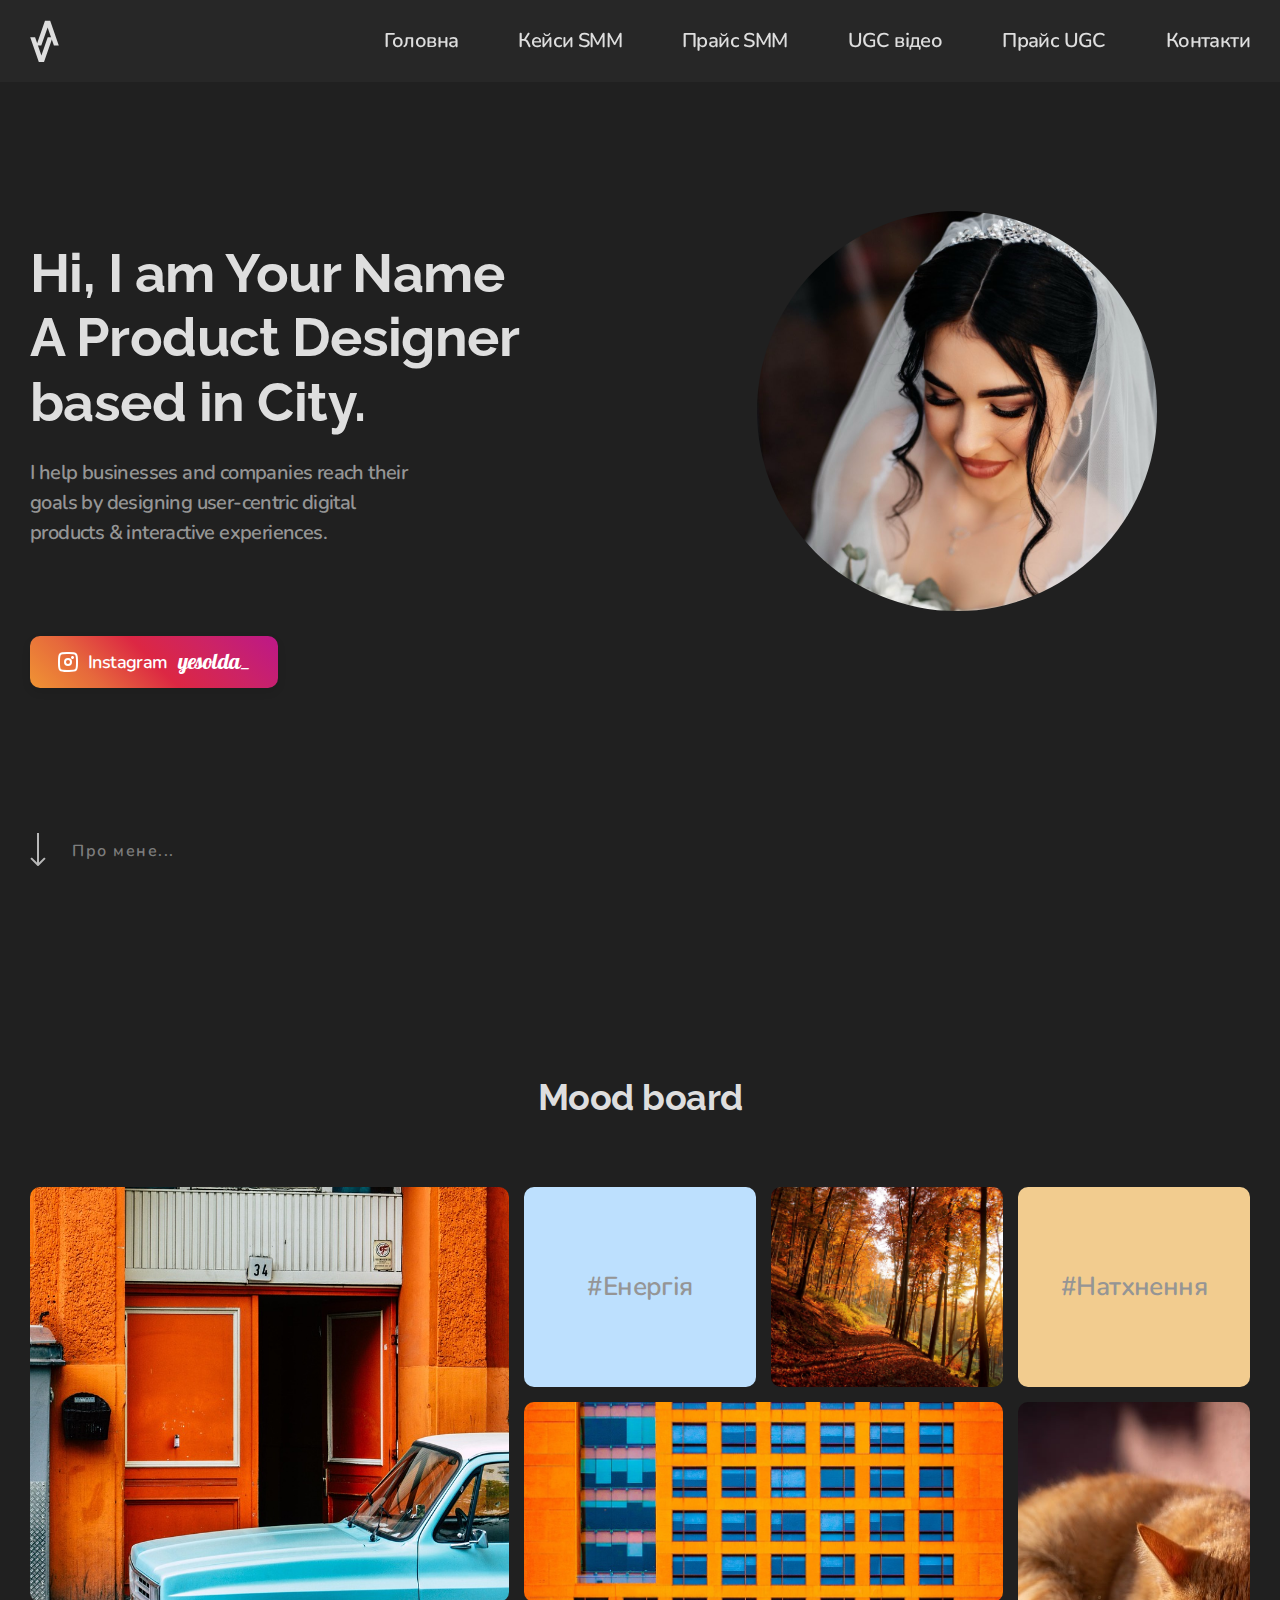
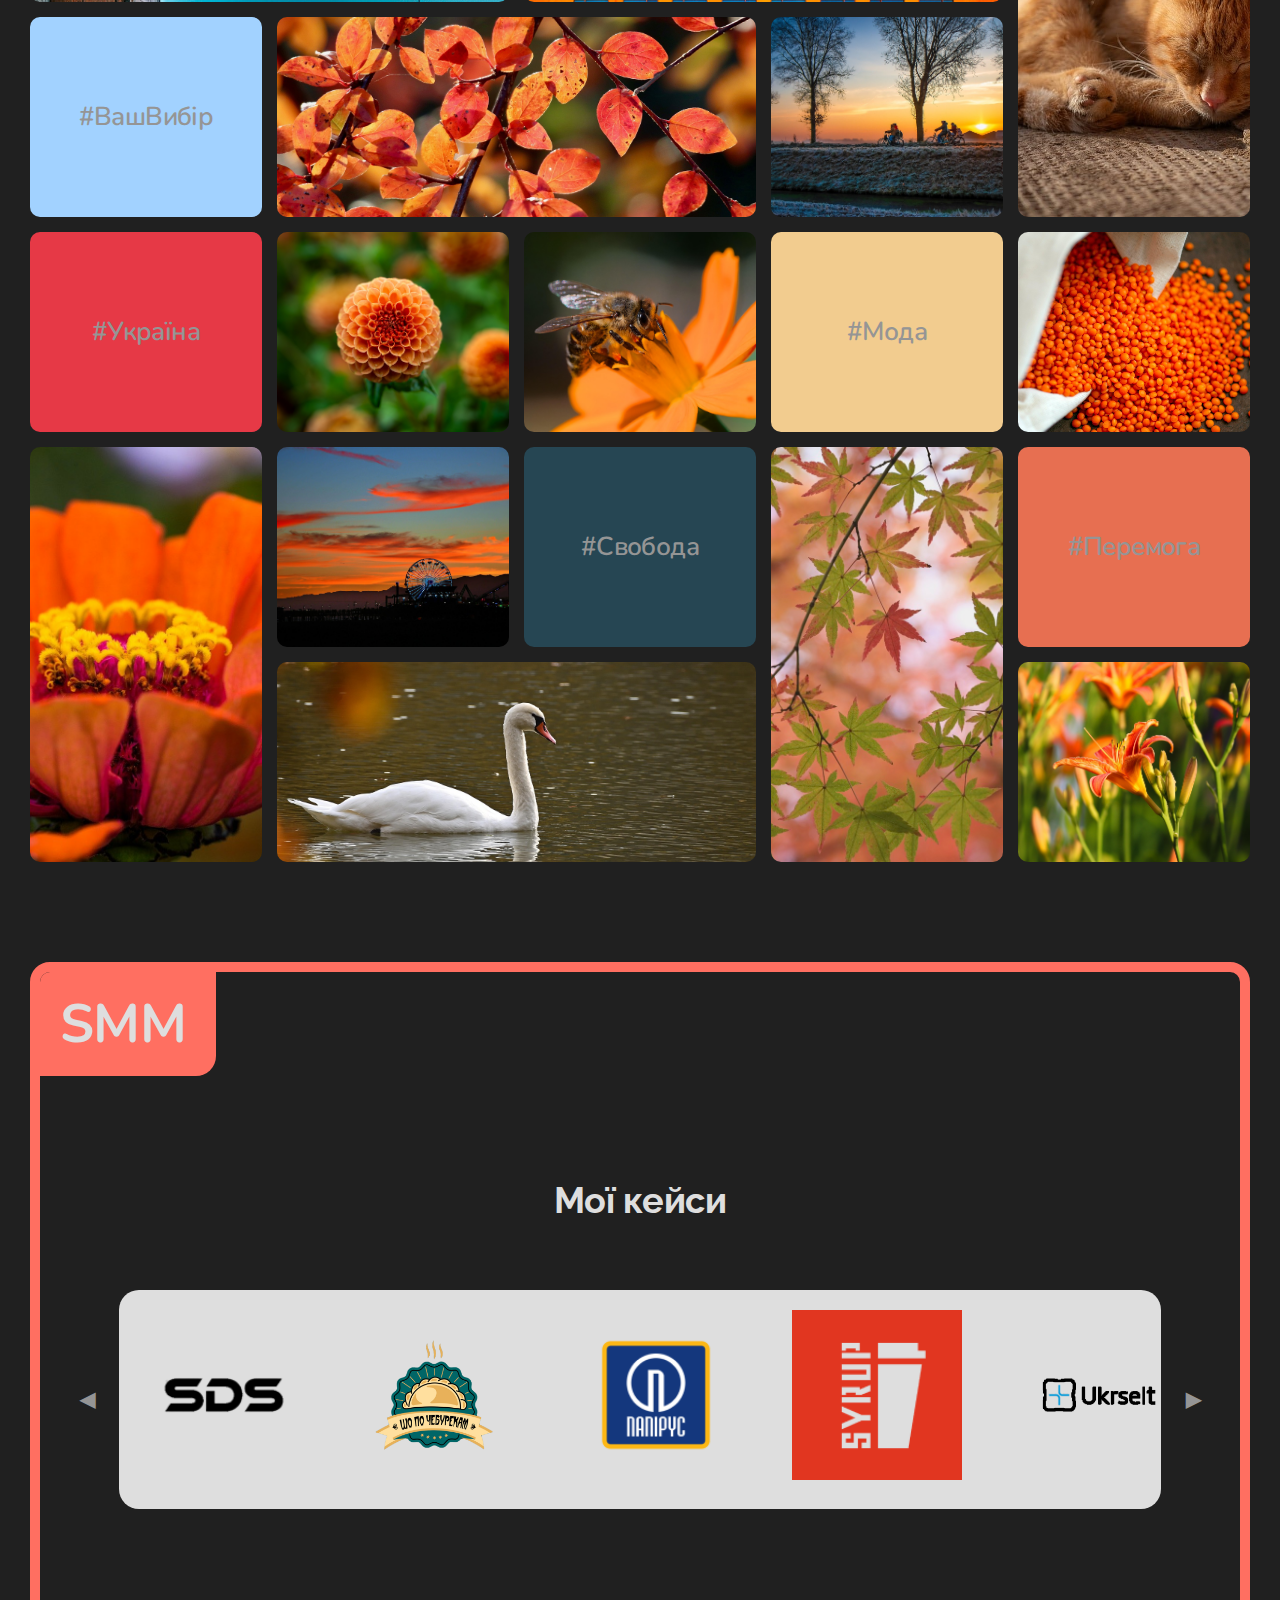
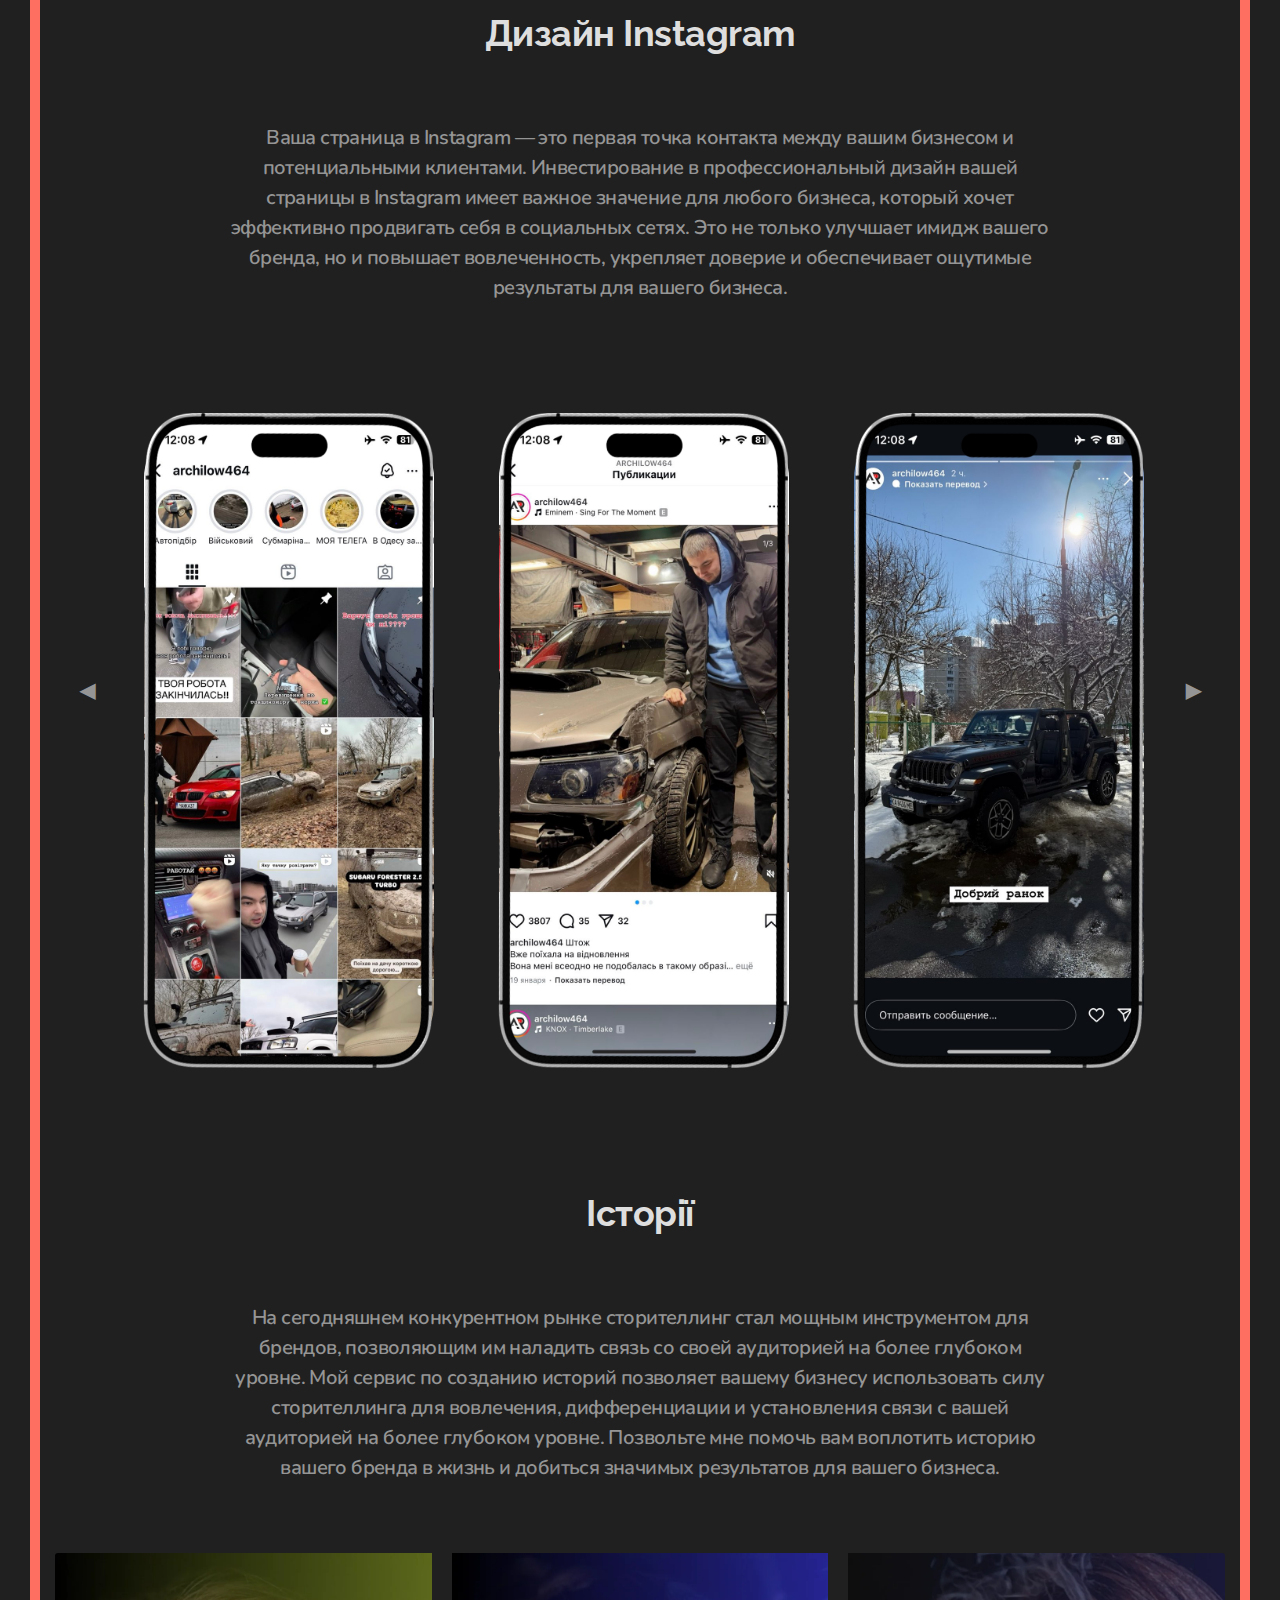
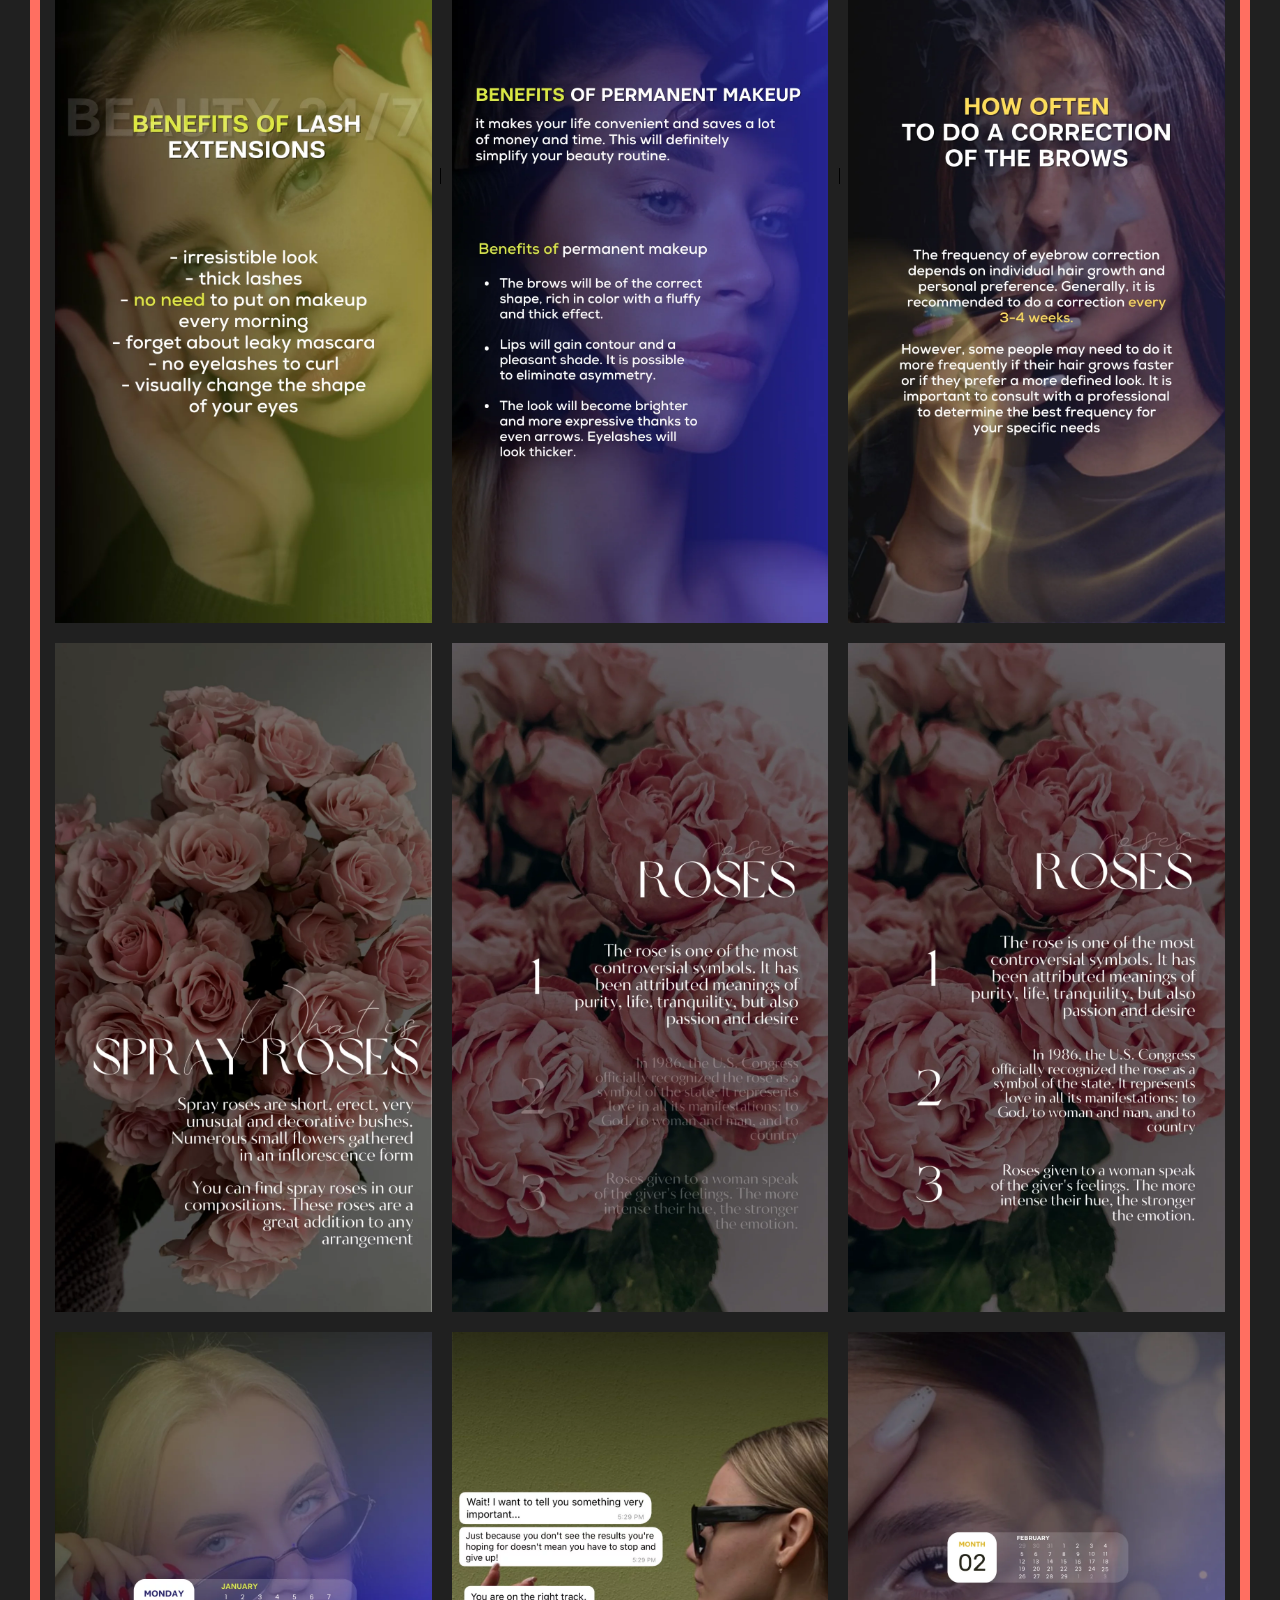
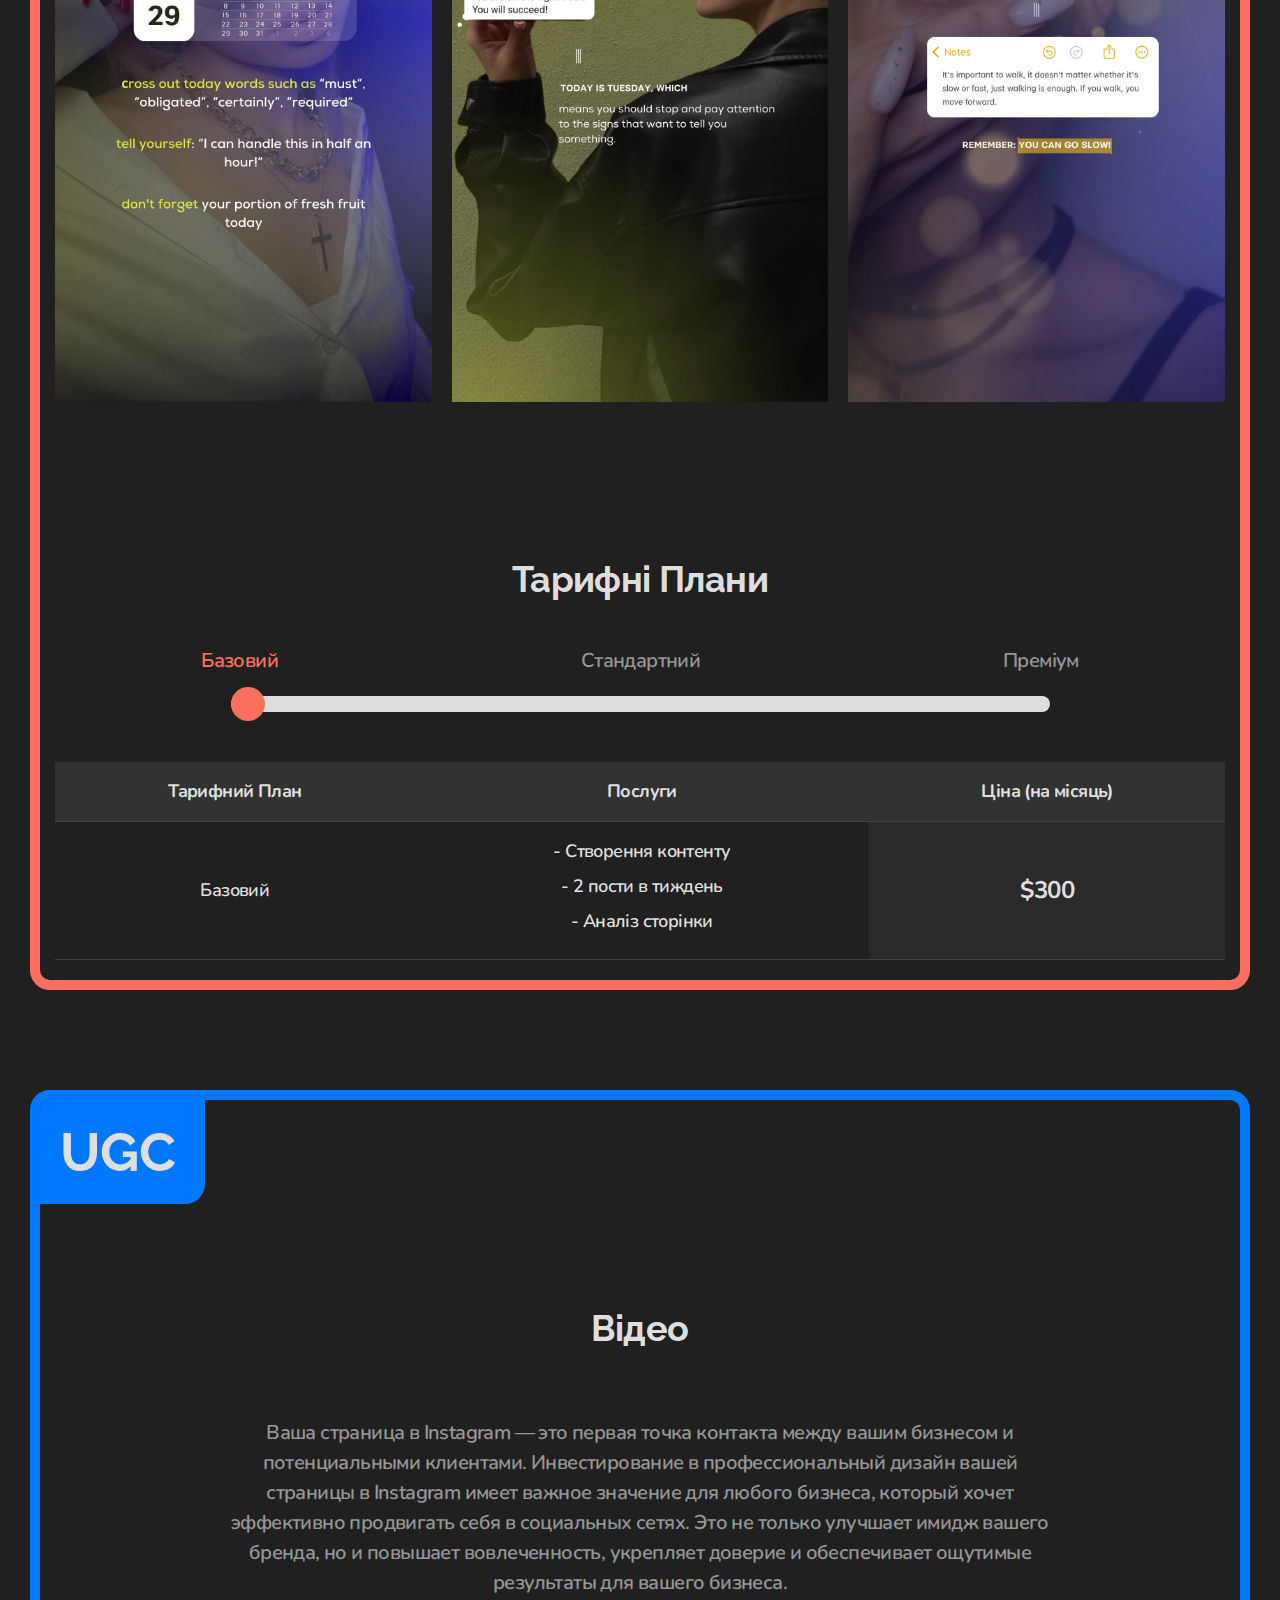
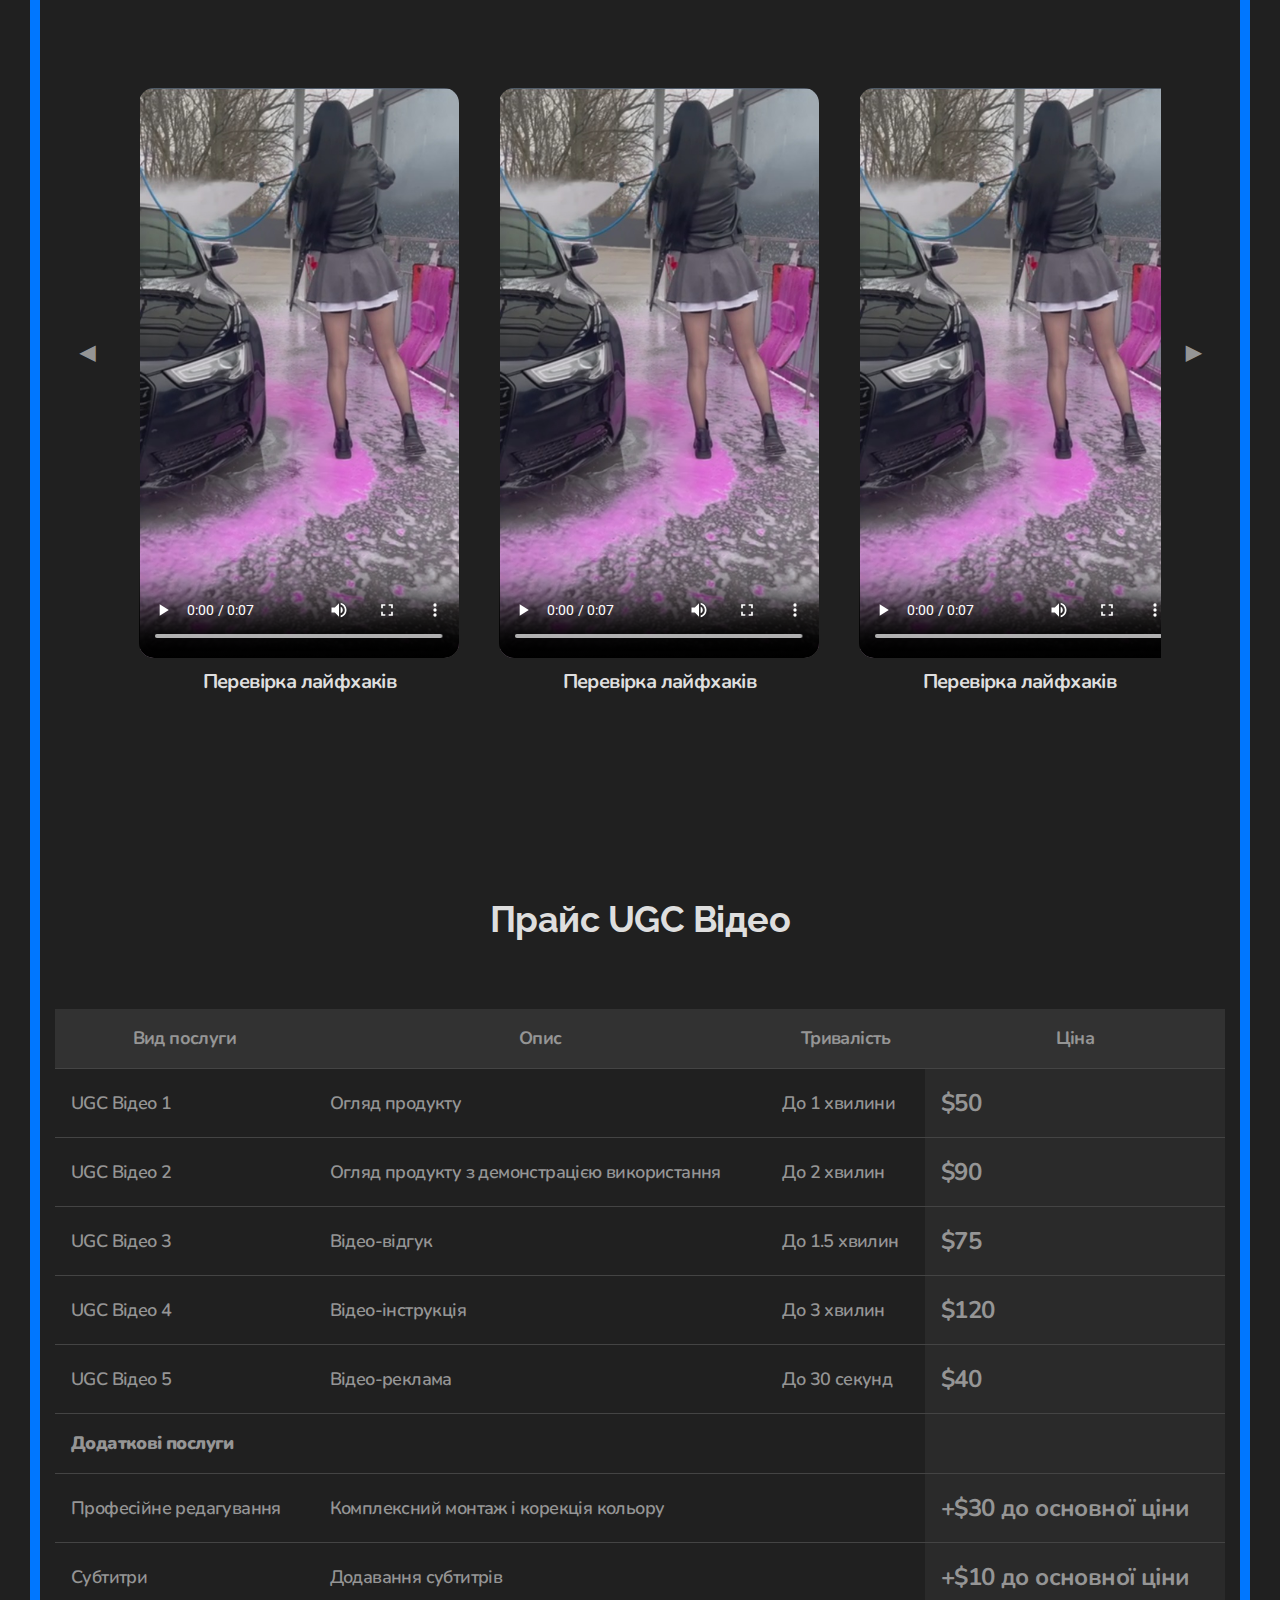
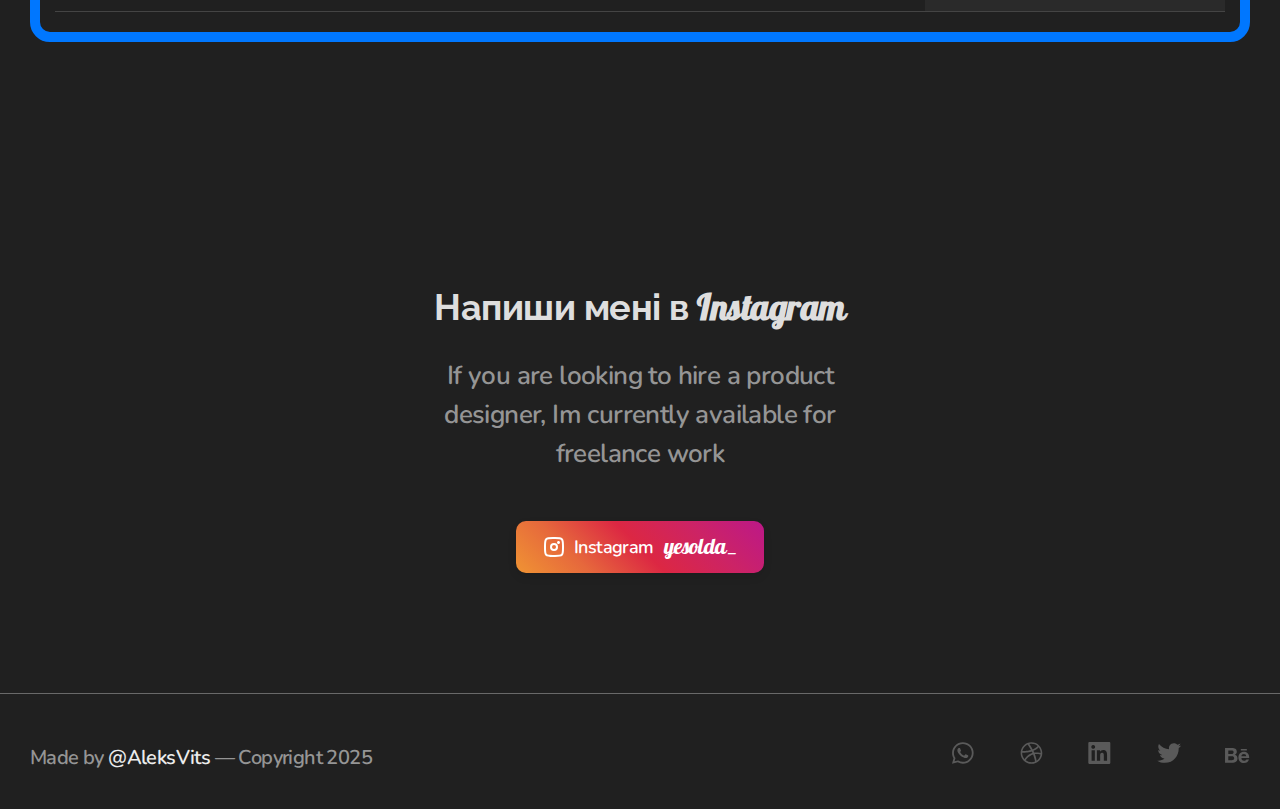
==== commit 9124d137: "111" ====
--- a/index.html
+++ b/index.html
@@ -99,7 +99,7 @@
 
 
 <div class="smm-Colorbord">
-  <h2 class="smm-text">SMM</h2>
+  <p class="smm-text">SMM</p>
   <section class="Cases" id="CASE">
     <div class="container">
       <h2 class="project__h2">Мої кейси</h2>
--- a/style.css
+++ b/style.css
@@ -1,4 +1,3 @@
-@import url('https://fonts.googleapis.com/css2?family=Manrope:wght@200..800&display=swap');
 @import url('https://fonts.googleapis.com/css2?family=Lobster&display=swap');
 
 @import url('https://fonts.googleapis.com/css2?family=Lora:ital,wght@0,400..700;1,400..700&family=Nunito:ital,wght@0,200..1000;1,200..1000&family=Pacifico&family=Playfair+Display:ital,wght@0,400..900;1,400..900&family=Raleway:ital,wght@0,100..900;1,100..900&family=Roboto:ital,wght@0,100..900;1,100..900&display=swap');
@@ -8,7 +7,6 @@
 }
 
 body{
-  /* font-family: "Raleway"; */
   font-family: "Nunito";
   background-color: #202020;
   color: #959595;
@@ -23,8 +21,6 @@
 h3{
   font-family: "Raleway";
 }
-
-
 
 img{
   max-width: 100%;
@@ -154,11 +150,10 @@
 .header__link:hover {
   text-decoration: underline;
 }
-/* ////////////////////////////////////////////////////////////////////////////// */
+
 .burger-menu {
   display: none;
 }
-/* ////////////////////////////////////// */
 
 /* Велком */
 .main {
@@ -215,7 +210,6 @@
   font-family: "Lobster", serif;
 }
 .strong-inst{
-  /* color: #FF6F61; */
   font-family: "Lobster", serif;
   font-weight: 400;
   font-style: normal;
@@ -236,7 +230,6 @@
   font-size: 16px;
   line-height: 16px;
   letter-spacing: 1.5px;
-  /* text-transform: uppercase; */
   background-color: transparent;
   display: inline-flex;
   align-items: center;
@@ -267,14 +260,12 @@
 
 .works__content.open {
   max-height: 1500px; /* Здесь можно задать максимальную высоту раскрытой гармошки */
-  /* padding: 20px 15px; */
   transition: 1s;
 }
 
 /* Загальні стилі для контейнера */
 .works__content {
   background-color: #202020;
-  /* padding: 60px 15px; */
   color: #DEDEDE;
 }
 
@@ -285,7 +276,6 @@
 
 /* Стилі для заголовків */
 .works__content h3 {
-  /* font-family: "Manrope", sans-serif; */
   font-weight: 700;
   color: #FFF;
 }
@@ -298,7 +288,6 @@
 
 /* Стилі для текстових абзаців */
 .works__content p {
-  /* font-family: "Manrope", sans-serif; */
   font-weight: 500;
   font-size: 18px;
   line-height: 1.6;
@@ -313,7 +302,6 @@
 }
 
 .works__content ul li {
-  /* font-family: "Manrope", sans-serif; */
   font-weight: 500;
   font-size: 18px;
   line-height: 1.6;
@@ -424,8 +412,6 @@
   display: grid;
   grid-template-columns: repeat(3, 1fr);
   gap: 20px;
-  /* background-color: #DEDEDE; */
-  /* padding: 3px; */
   border-radius: 3px;
   overflow: hidden; /* Убираем "выпадение" картинок за границы */
 }
@@ -437,10 +423,6 @@
   object-fit: cover; /* Обеспечит красивое обрезание изображений */
   display: block; /* Убираем лишние отступы у inline-элементов */
 }
-
-/* @media (max-width: 1050px){
-
-} */
 
 @media (max-width: 1050px){
   .grids{
@@ -561,10 +543,6 @@
           background: #555;
       }
 
-.work__about{
-  display: none;
-}
-
 /* Фото скрол*/
 
 .photo-wrapper {
@@ -599,10 +577,7 @@
 
 .photo-img {
   border-radius: 55px;
-  /* height: 570px;
-  width: 320px; */
   height: 100%;
-  /* width: 100%; */
 }
 
 .photo-iphone {
@@ -669,6 +644,7 @@
   object-position: center;
   display: block;
   border-radius: 10px;
+  transition: opacity 0.9s ease-in-out; /* Плавная смена */
 }
 
 /* Текстовые блоки */
@@ -684,7 +660,9 @@
   border-radius: 10px;
 }
 
-
+.visual__img, .visual__text-block {
+  transition: opacity 0.5s ease-in-out;
+}
 
 @media (max-width: 1120px){
 .tallBig {
@@ -724,8 +702,6 @@
     display: none;
   }
 }
-
-
 
 /* Пример различных размеров изображений */
 .visual__img--large {
@@ -756,7 +732,6 @@
   0% { opacity: 0; }
   100% { opacity: 1; }
 }
-
 
 
 /* Медиа-запрос для маленьких экранов */
@@ -788,7 +763,6 @@
 /* Проекты */
 .project__h2{
   margin: 100px auto 65px;
-  /* font-family: 'Manrope'; */
   font-style: normal;
   font-weight: 700;
   font-size: 36px;
@@ -819,7 +793,7 @@
 .video-container::-webkit-scrollbar {
   display: none; /* скрыть ползунок на Chrome, Safari и Opera */
 }
-/* .................................................................................................................. */
+
 .video-item {
   flex: 0 0 auto;
   margin: 20px;
@@ -931,11 +905,8 @@
 }
 
 .scroll-button {
-  /* background-color: rgba(0, 0, 0, 0.5); */ 
   border: none;
-  /* color: #fff; */
   cursor: pointer;
-  /* position: absolute; */
   top: 50%;
   transform: translateY(-50%);
   padding: 25px;
@@ -969,7 +940,6 @@
 }
 
 .pricing h2 {
-  /* font-family: "Manrope", sans-serif; */
   font-weight: 700;
   font-size: 36px;
   margin-bottom: 40px;
@@ -984,7 +954,6 @@
 .pricing-table th, .pricing-table td {
   padding: 16px; /* Увеличиваем отступы */
   font-size: 18px; /* Увеличиваем размер шрифта */
-  /* text-align: center; */
   border-bottom: 1px solid #444;
   
 }
@@ -1231,7 +1200,6 @@
 }
 
 /* Футер */
-
 .footer {
   border-top: 1px solid #696969;
 }
@@ -1262,8 +1230,6 @@
 .footer__link:hover{
   opacity: 1;
 }
-
-
 
 @media (max-width: 1100px){
   .project__img {
@@ -1397,21 +1363,6 @@
   .work:nth-child(2n){
     position: relative;
     top: 0;
-  }
-
-  .work__about{
-    display: block;
-    position: absolute;
-    bottom: 10px;
-    left: 50%;
-    transform: translate(-50%, -50%);
-    padding: 8px;
-    background-color: #202020;
-    opacity: 0.7;
-    color:#DEDEDE;
-    font-weight: 500;
-    font-size: 15px;
-    border-radius: 5px;
   }
 }
 
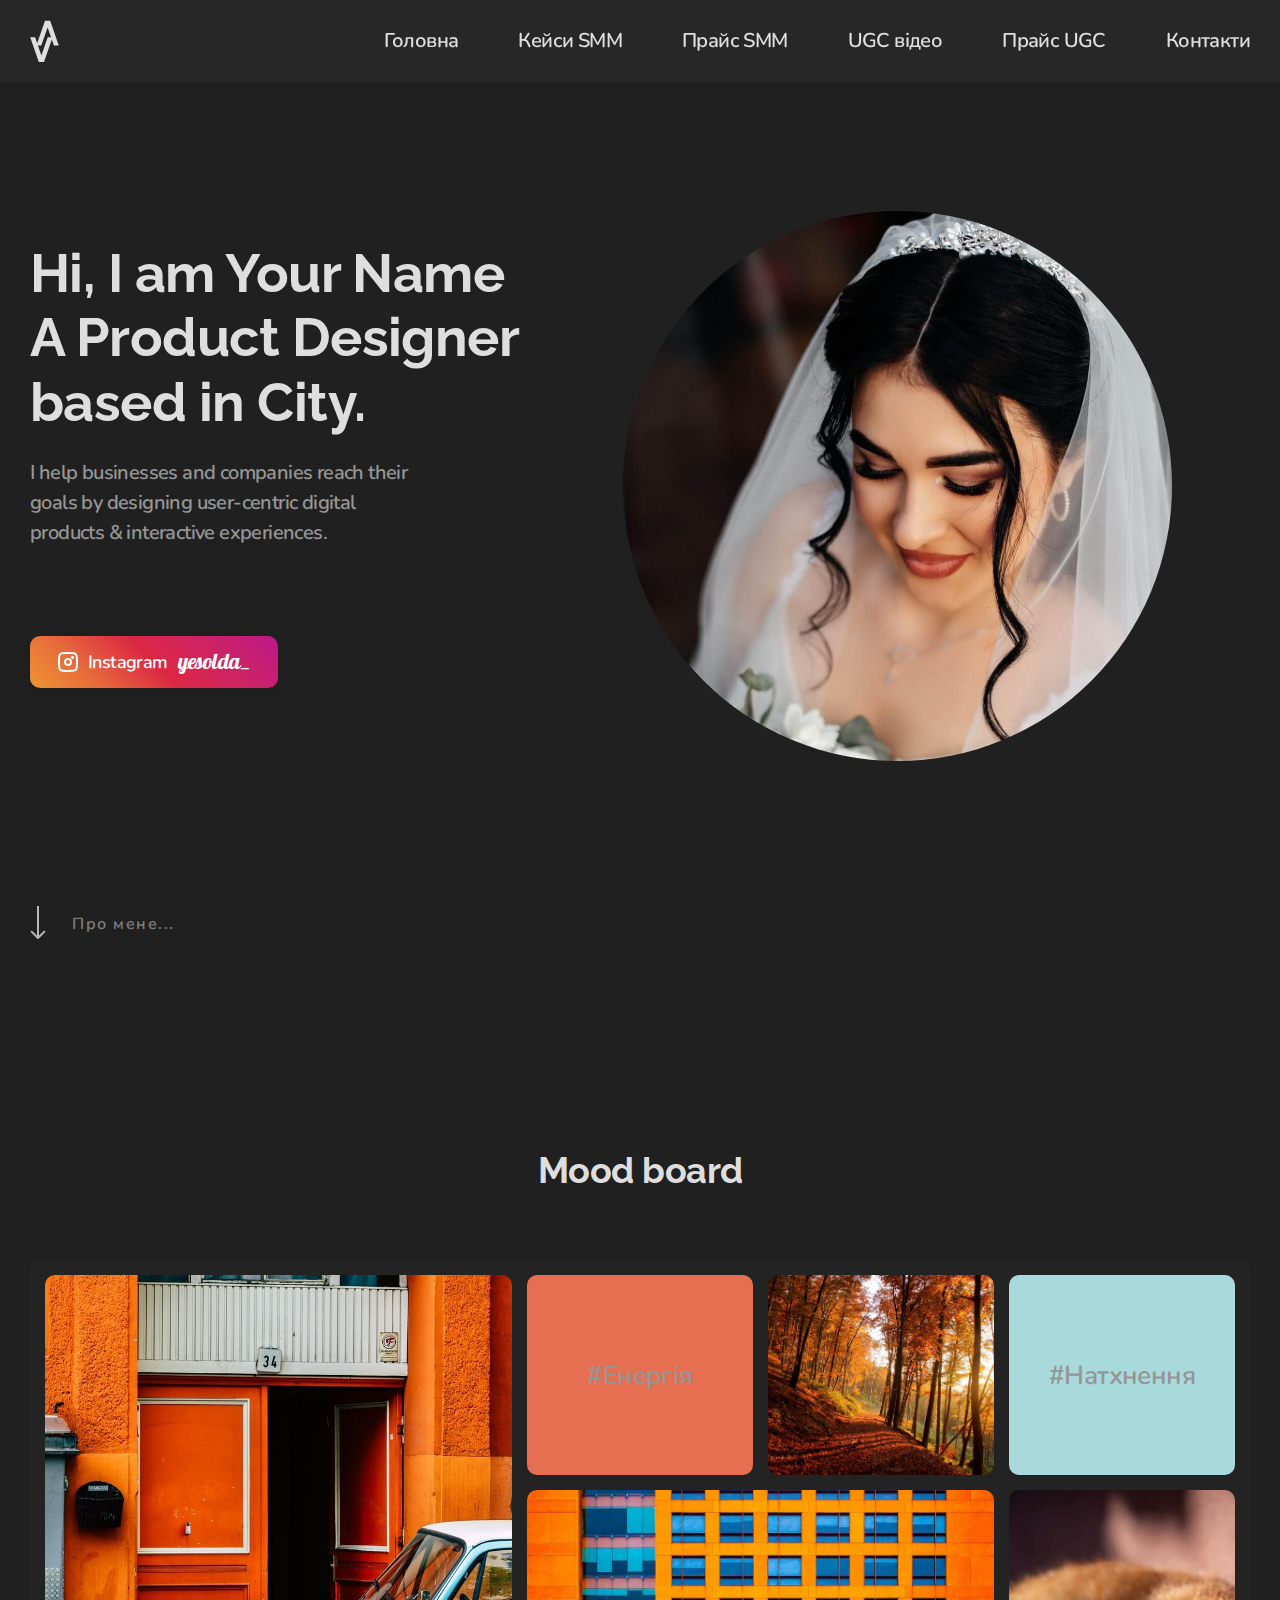
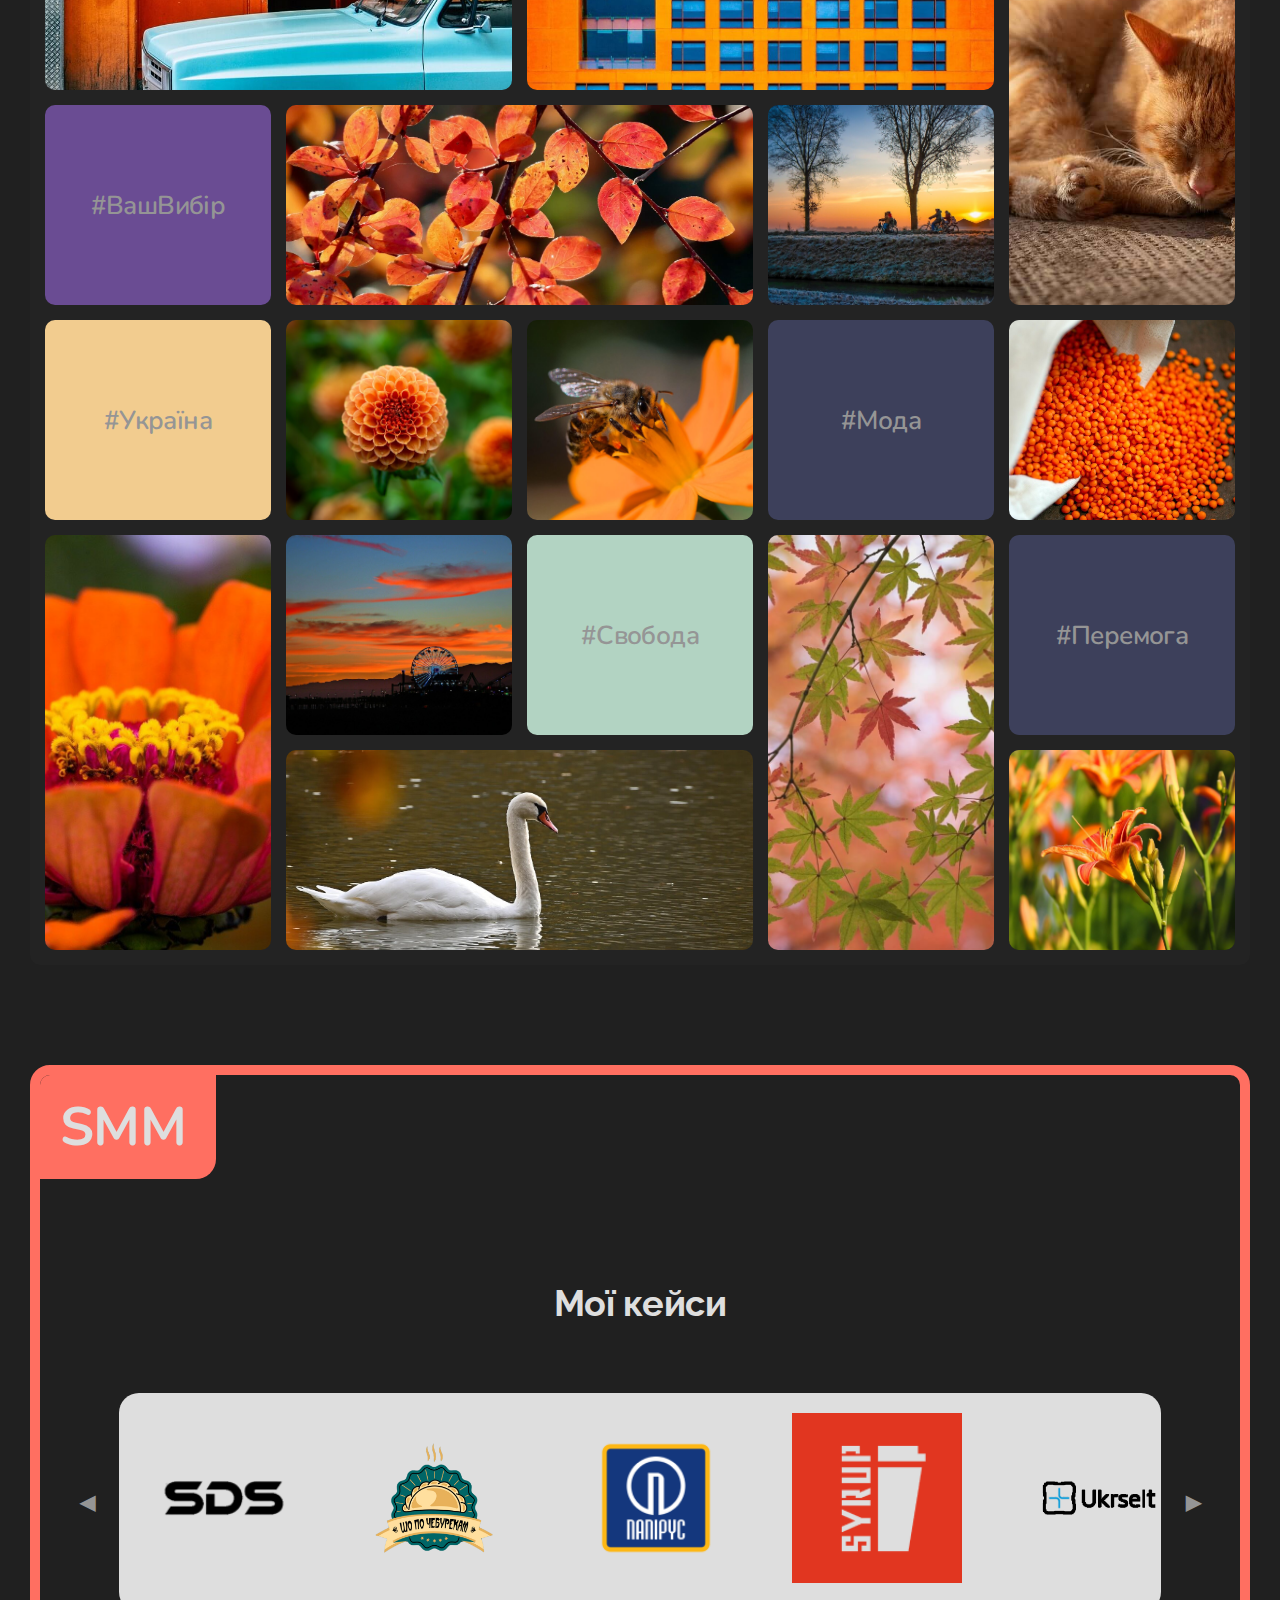
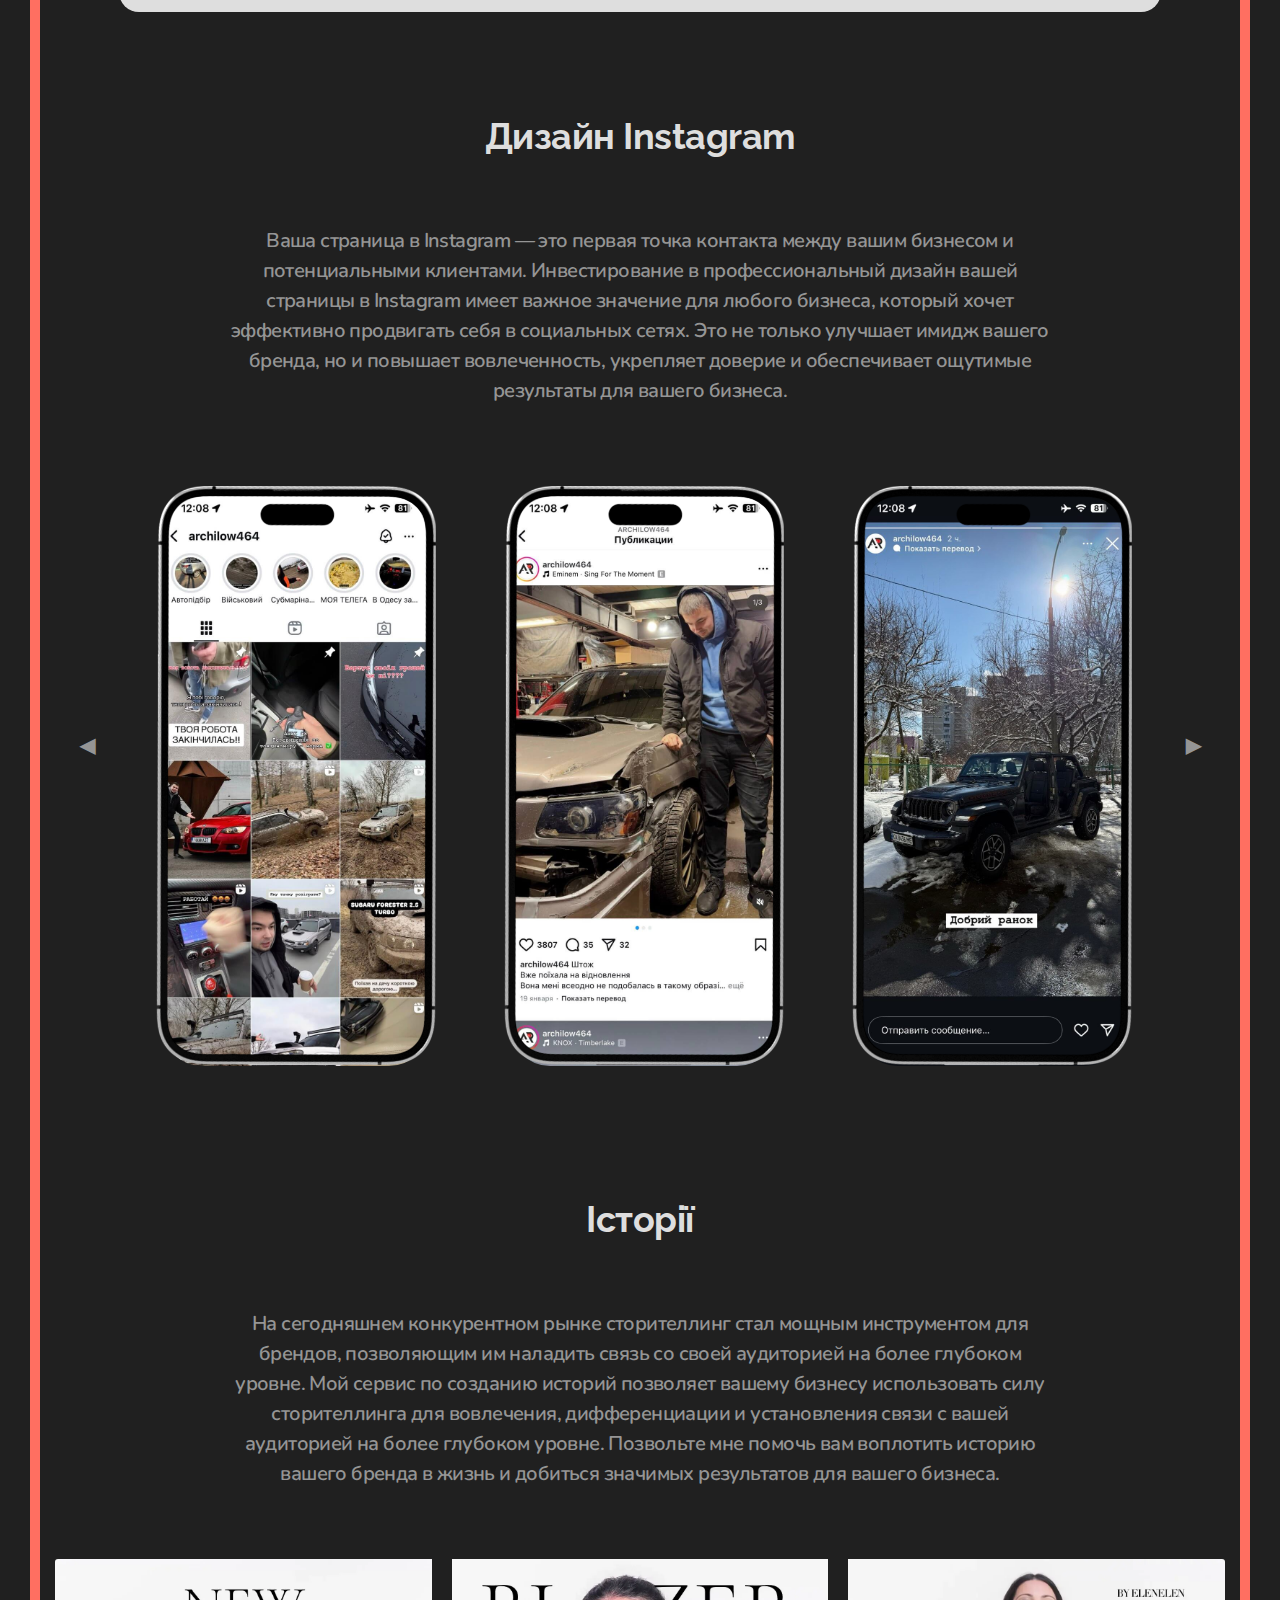
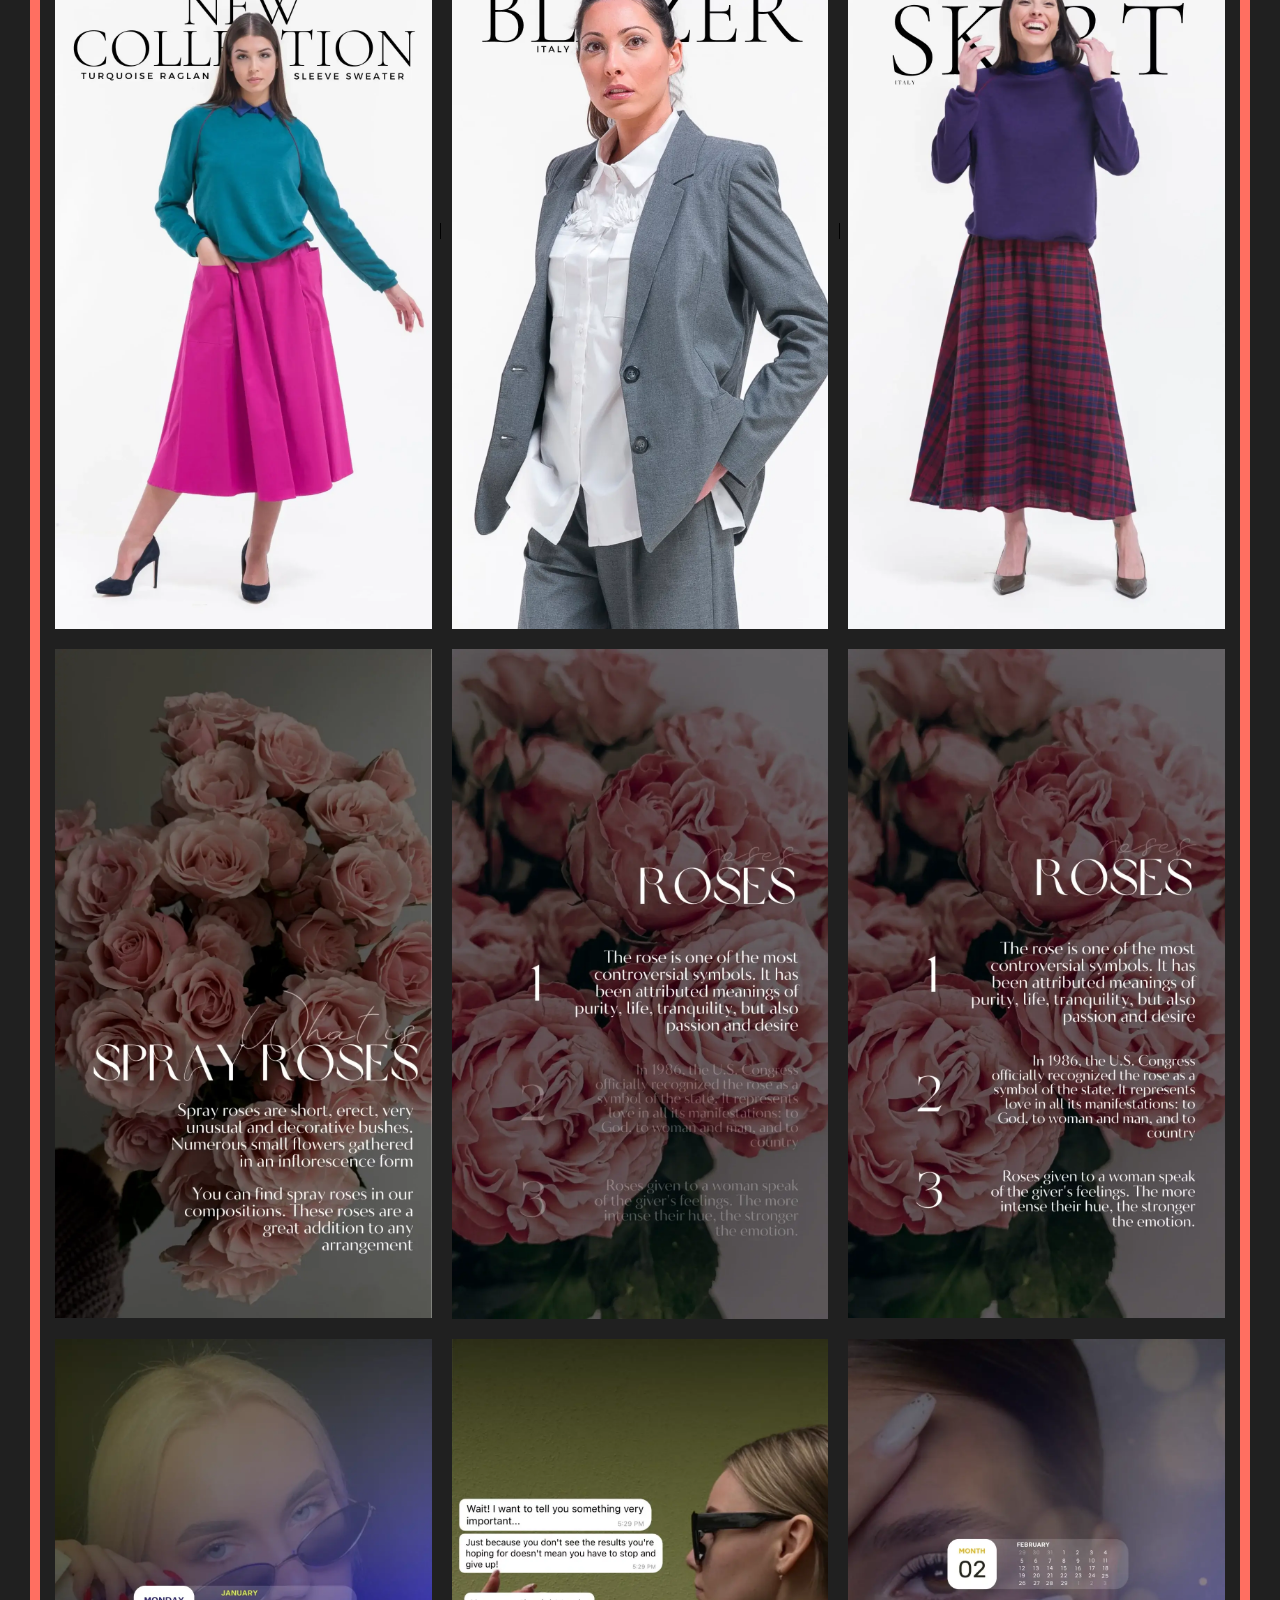
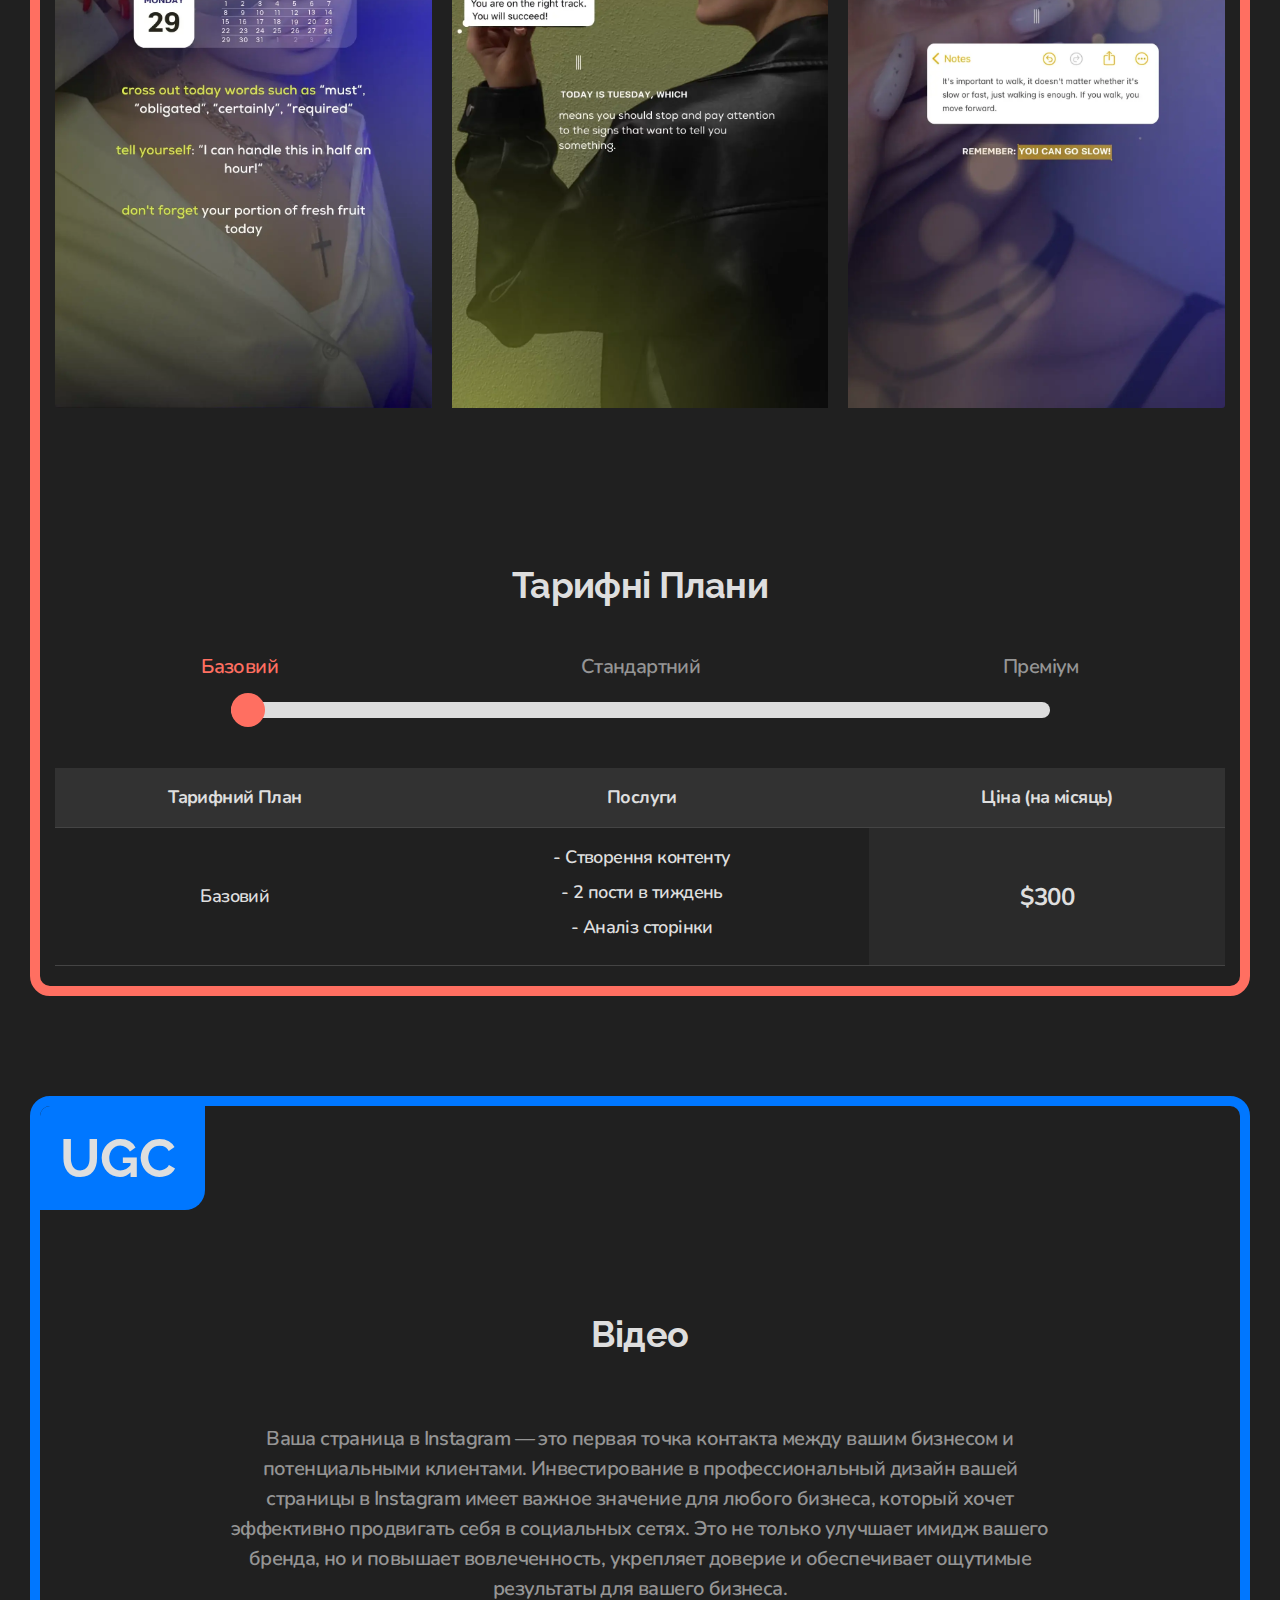
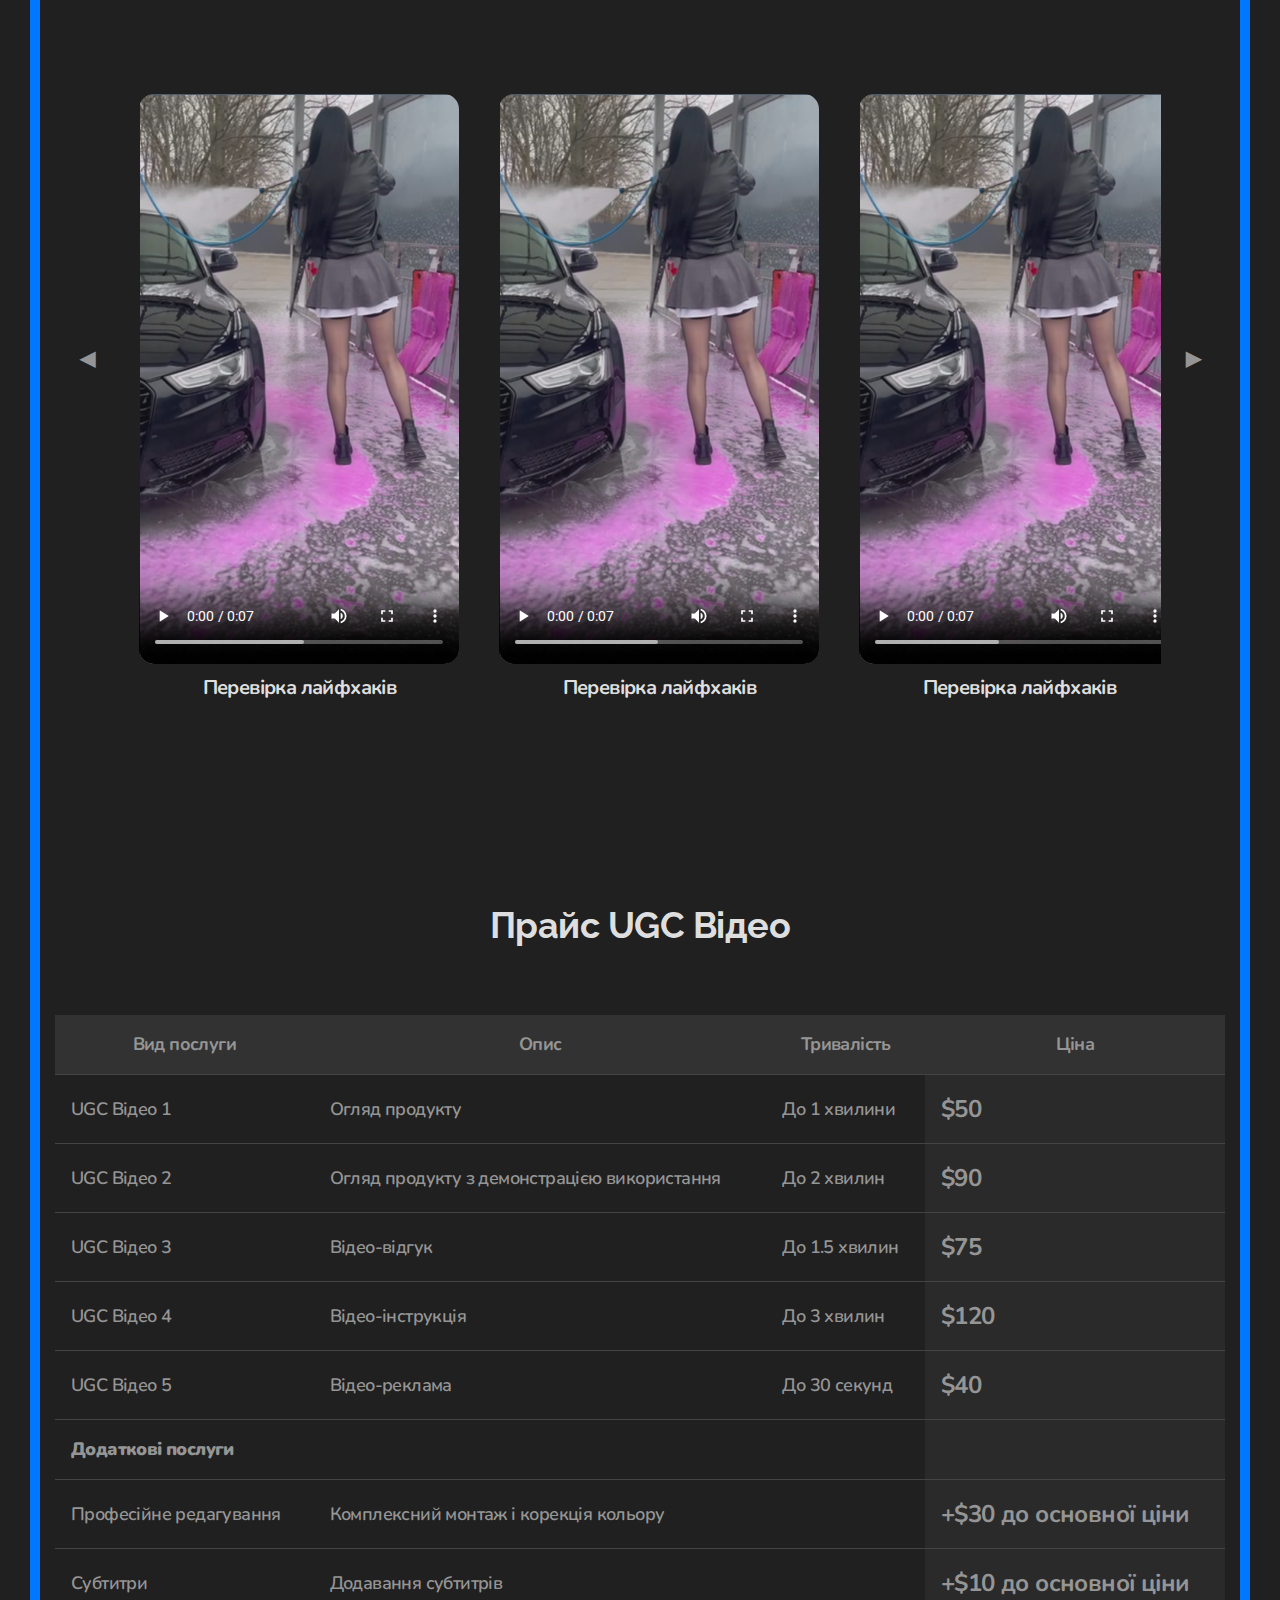
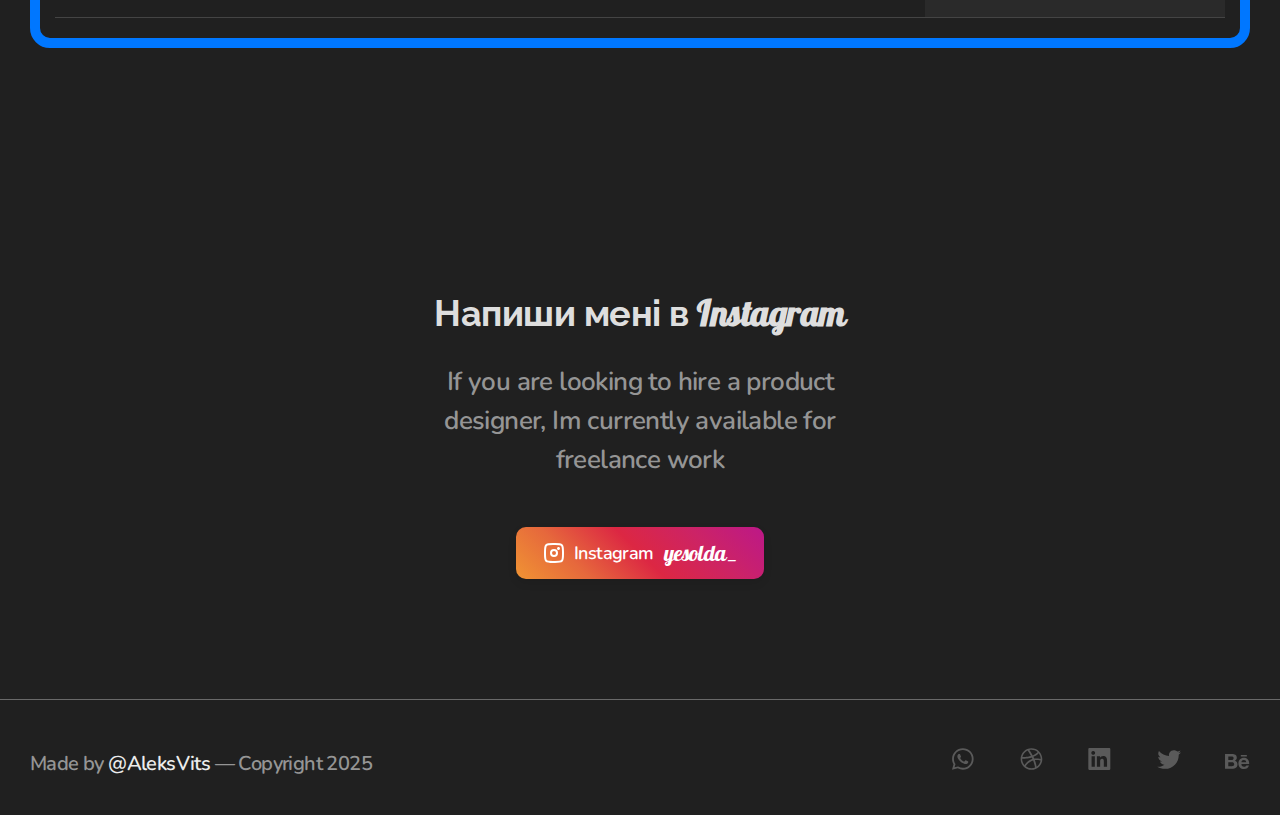
==== commit 19fb860a: "финал" ====
--- a/index.html
+++ b/index.html
@@ -282,15 +282,15 @@
       </p>
       <div class="grids">
         <div class="gridLogo">
-          <img class="gridImg-stopies" src="images/inst storis/2.png">
-          <img class="gridImg-stopies" src="images/inst storis/17.png">
-          <img class="gridImg-stopies" src="images/inst storis/10.png">
-          <img class="gridImg-stopies" src="images/inst storis/1.png">
-          <img class="gridImg-stopies" src="images/inst storis/2.1.png">
-          <img class="gridImg-stopies" src="images/inst storis/3.png">
-          <img class="gridImg-stopies" src="images/inst storis/13.png">
-          <img class="gridImg-stopies" src="images/inst storis/14.png">
-          <img class="gridImg-stopies" src="images/inst storis/16.png">
+          <img class="gridImg-stopies" src="images/inst storis/11.webp">
+          <img class="gridImg-stopies" src="images/inst storis/22.webp">
+          <img class="gridImg-stopies" src="images/inst storis/33.webp">
+          <img class="gridImg-stopies" src="images/inst storis/1.webp">
+          <img class="gridImg-stopies" src="images/inst storis/2.1.webp">
+          <img class="gridImg-stopies" src="images/inst storis/3.webp">
+          <img class="gridImg-stopies" src="images/inst storis/13.webp">
+          <img class="gridImg-stopies" src="images/inst storis/14.webp">
+          <img class="gridImg-stopies" src="images/inst storis/16.webp">
         </div>
       </div>
     </div>
--- a/style.css
+++ b/style.css
@@ -217,12 +217,13 @@
 }
 
 .welcome__img {
-  width: 400px;
-  height: 400px;
+  width: 550px;
+  height: 550px;
   border-radius: 50%;
   margin-right: 93px;
   margin-left: 93px;
 }
+
 
 /* Скрол стрелка!!! */
 .works__btn{
@@ -567,29 +568,29 @@
 
 .photo-item {
   flex: 0 0 auto;
-  margin: 50px 25px 30px;
-  margin-right: 40px;
-  width: 290px;
-  border-radius: 50px;
-  color: #DEDEDE;
+  margin: 20px;
+  margin-left: 38px;
+  width: 100%; /* Теперь фото займет всю доступную ширину */
+  max-width: 290px; /* Максимальная ширина, чтобы на ПК не было слишком больших фото */
+  border-radius: 20px;
   position: relative;
 }
 
 .photo-img {
-  border-radius: 55px;
-  height: 100%;
+  width: 92%;
+  height: auto; /* Автоматическая высота, чтобы не было растяжений */
+  max-height: 570px; /* Ограничиваем высоту, если нужно */
+  object-fit: cover; /* Делаем, чтобы фото обрезалось красиво */
+  border-radius: 40px;
+  margin-left: 5px;
 }
 
 .photo-iphone {
   position: absolute;
   pointer-events: none;
-  height: 103%;
+  height: 100%;
   top: -10px;
   left: -1px;
-}
-
-.namePhoto {
-  text-align: center;
 }
 
 .scroll-button {
@@ -633,6 +634,8 @@
   grid-template-columns: repeat(auto-fill, minmax(200px, 1fr));
   grid-auto-rows: 200px;
   gap: 15px;
+  padding: 15px;
+  background-color: #ffffff04;
   border-radius: 10px;
 }
 
@@ -1242,6 +1245,16 @@
   .welcome__img {
     margin-right: 50px;
     margin-left: 5px;
+  }
+}
+
+@media (max-width: 1040px){
+  .welcome__img {
+    width: 400px;
+    height: 400px;
+    /* border-radius: 50%;
+    margin-right: 93px;
+    margin-left: 93px; */
   }
 }
 
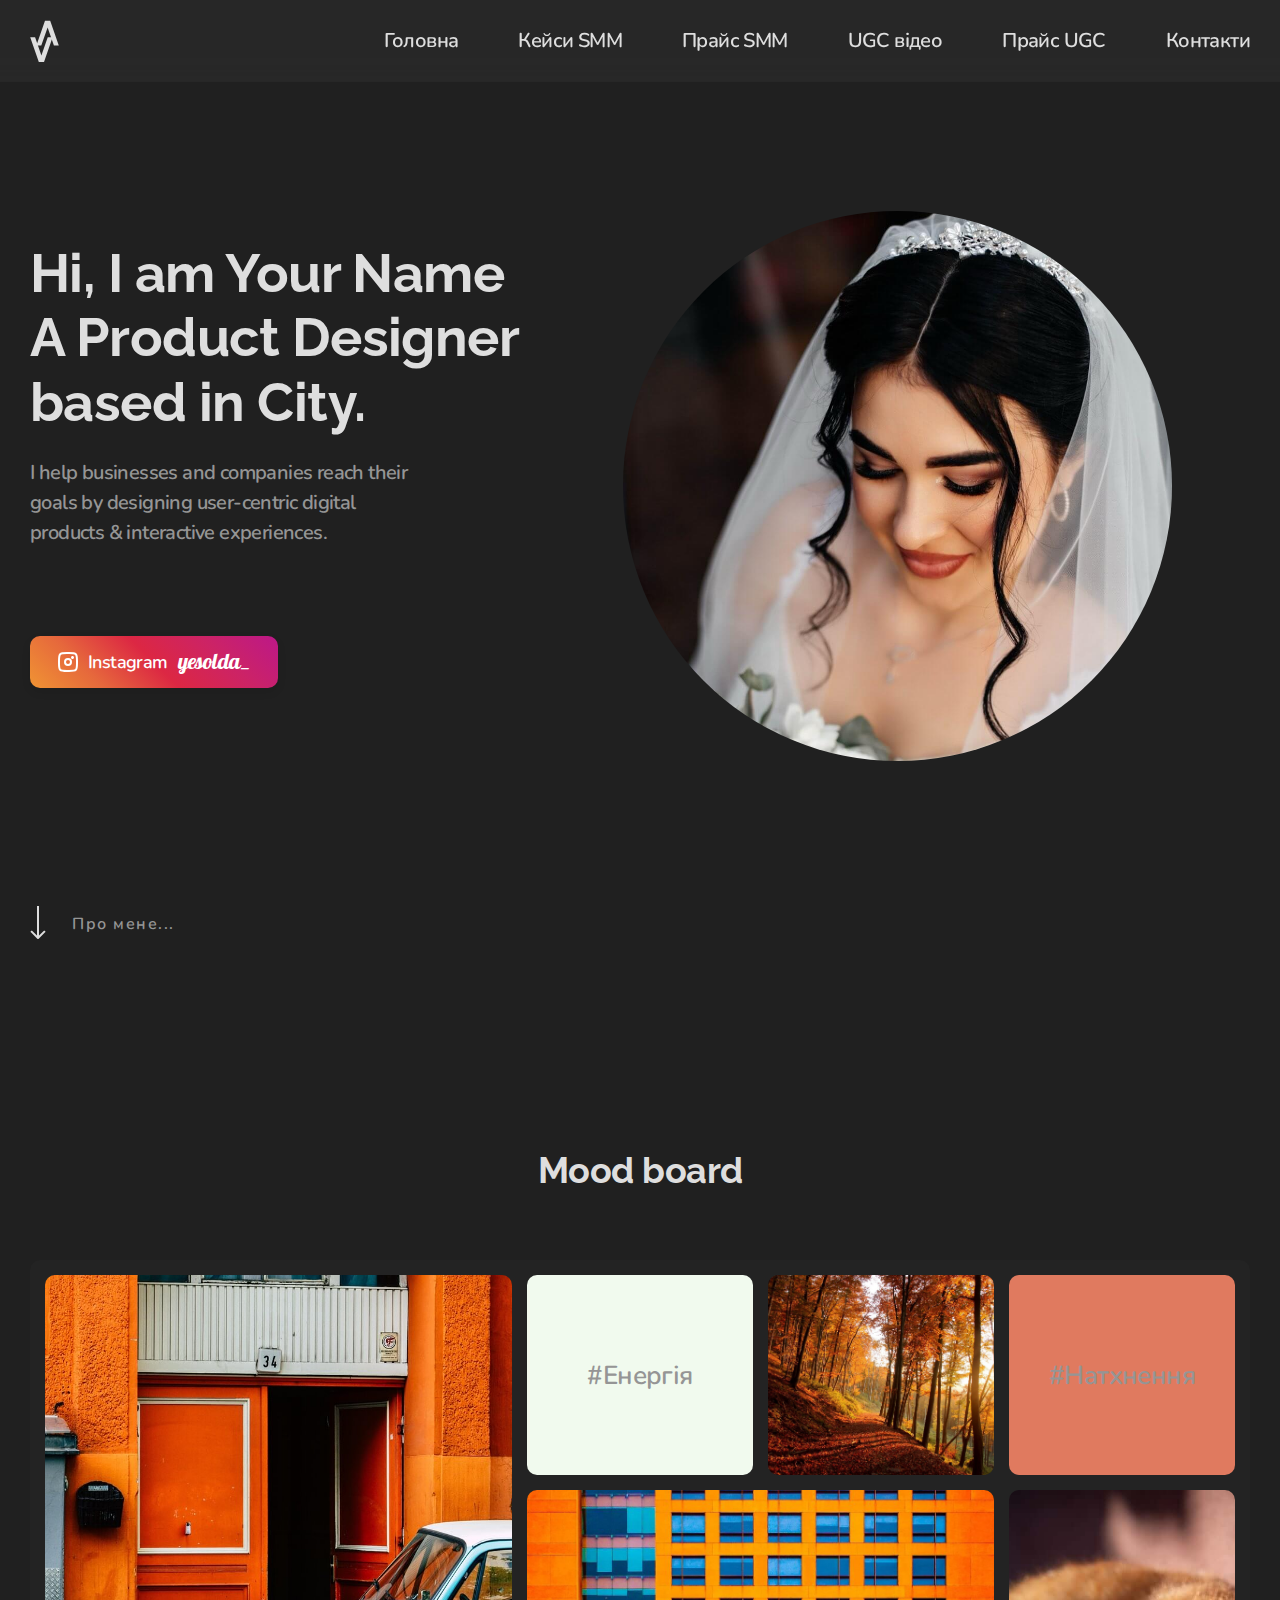
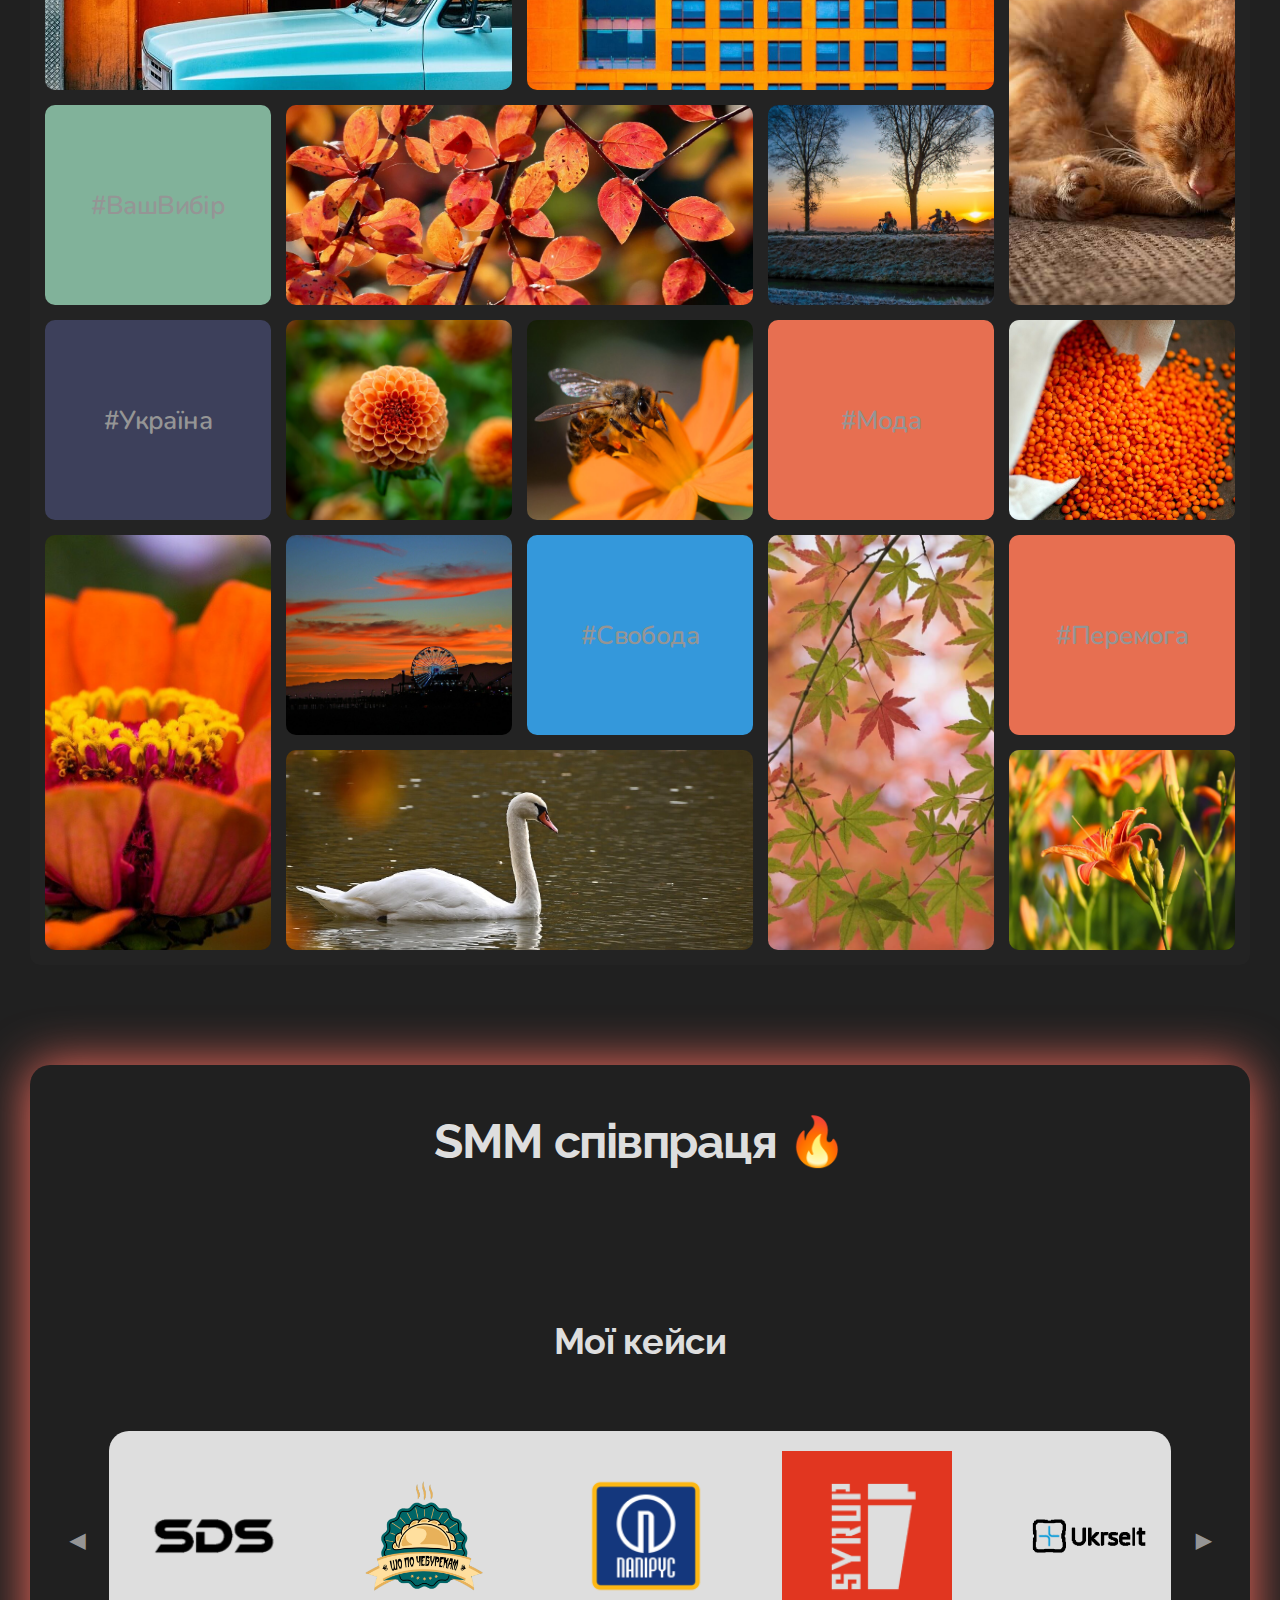
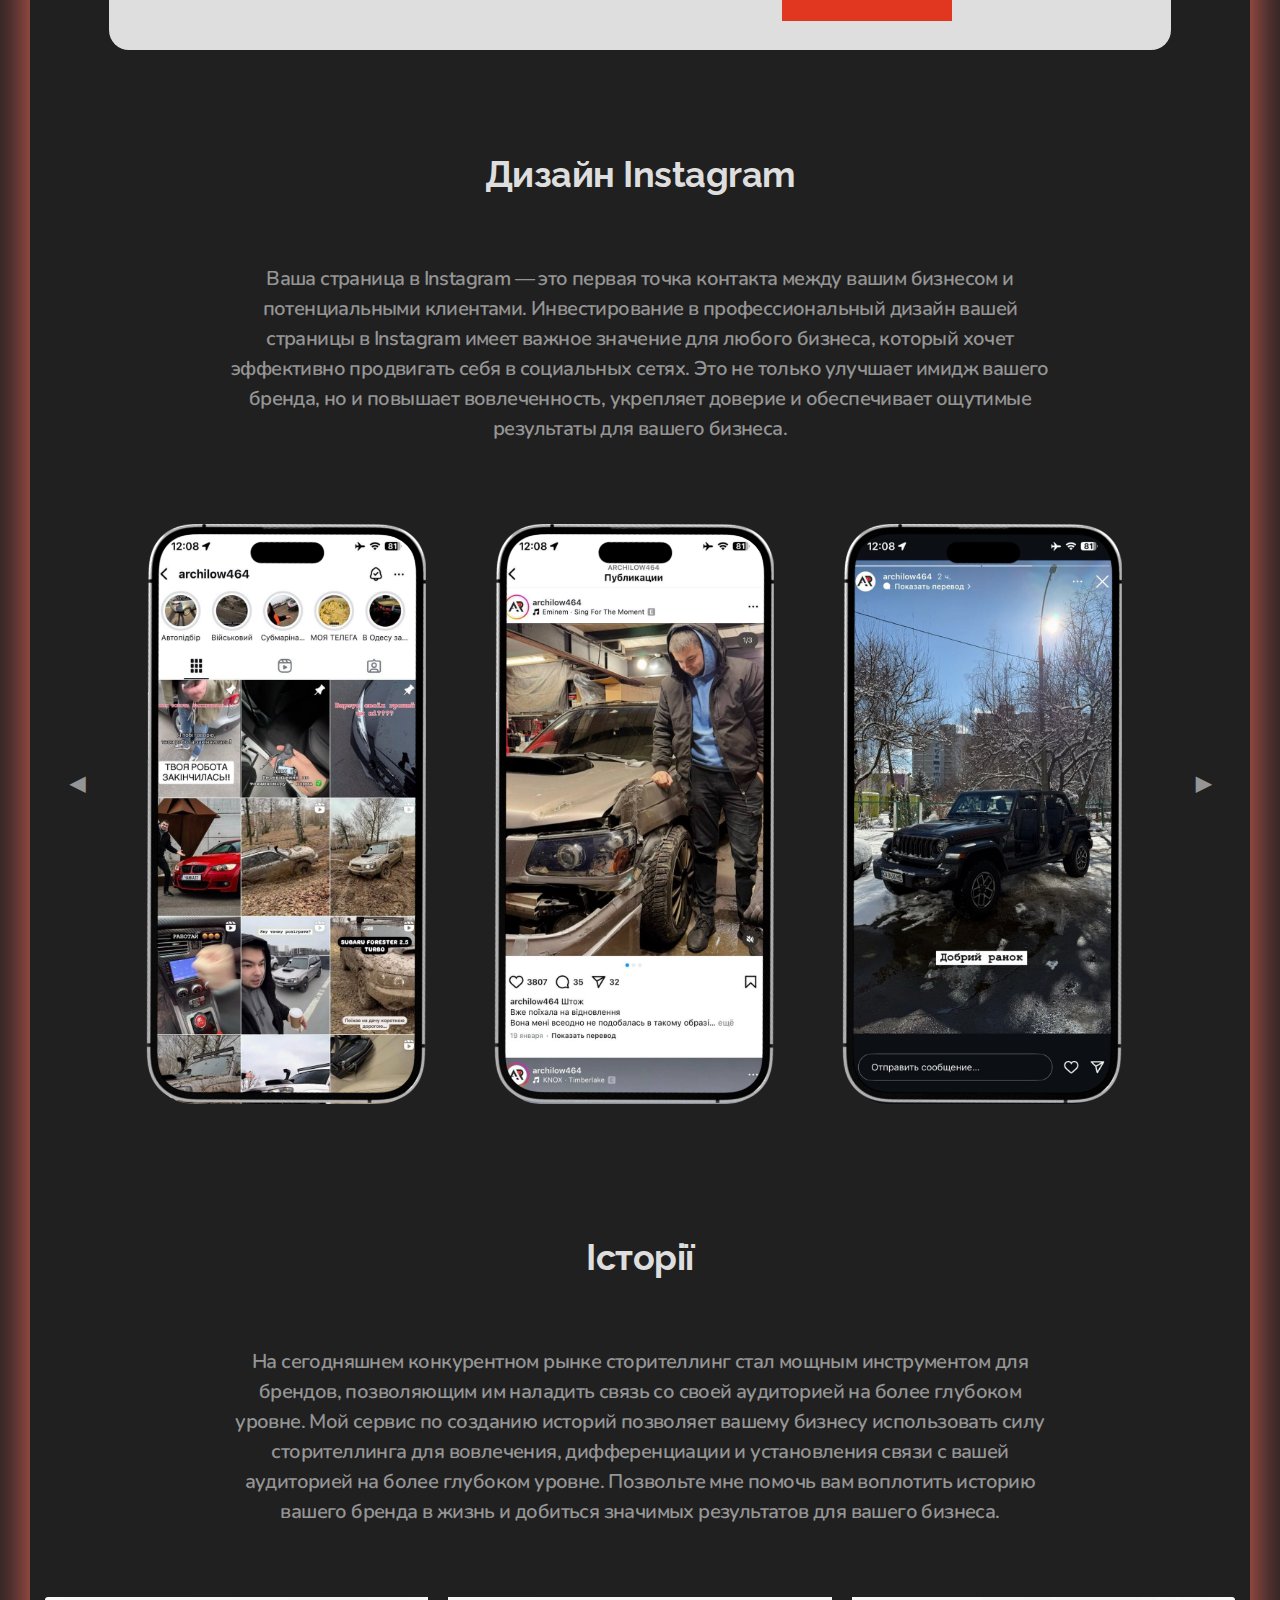
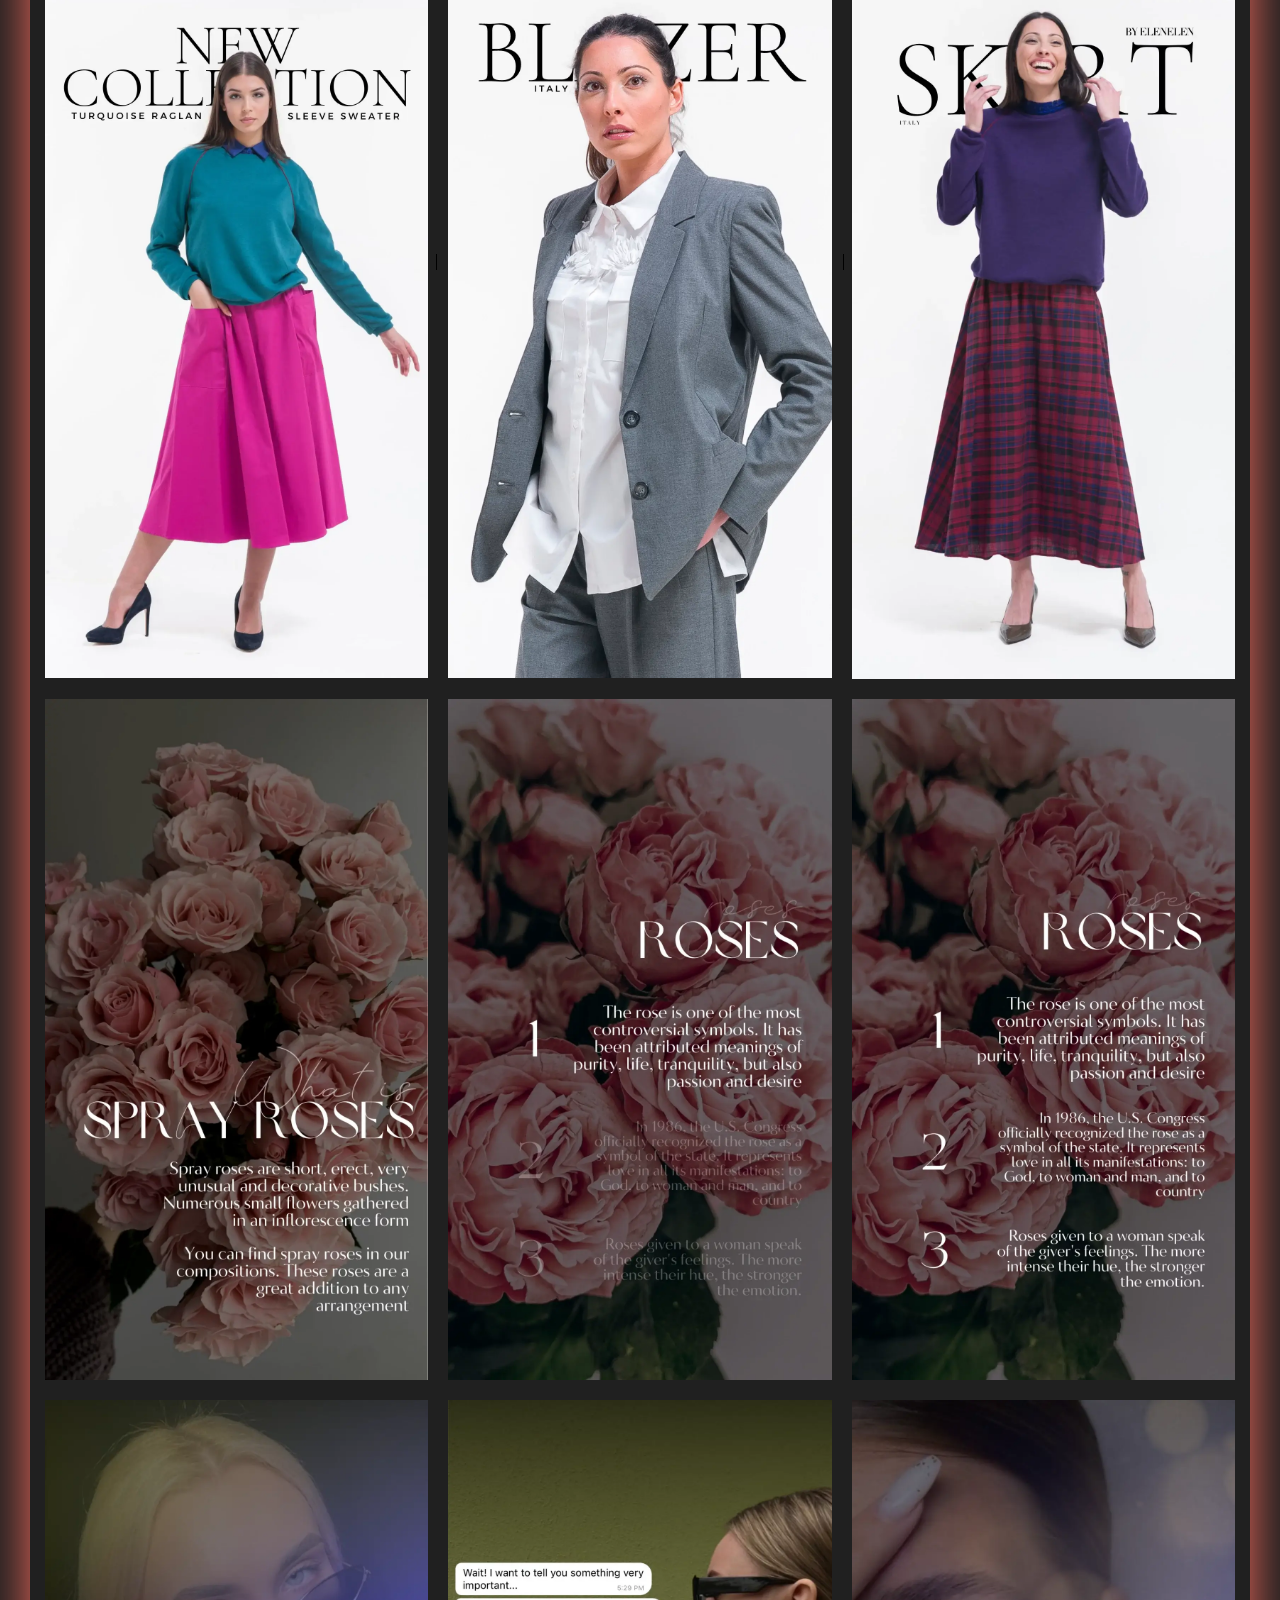
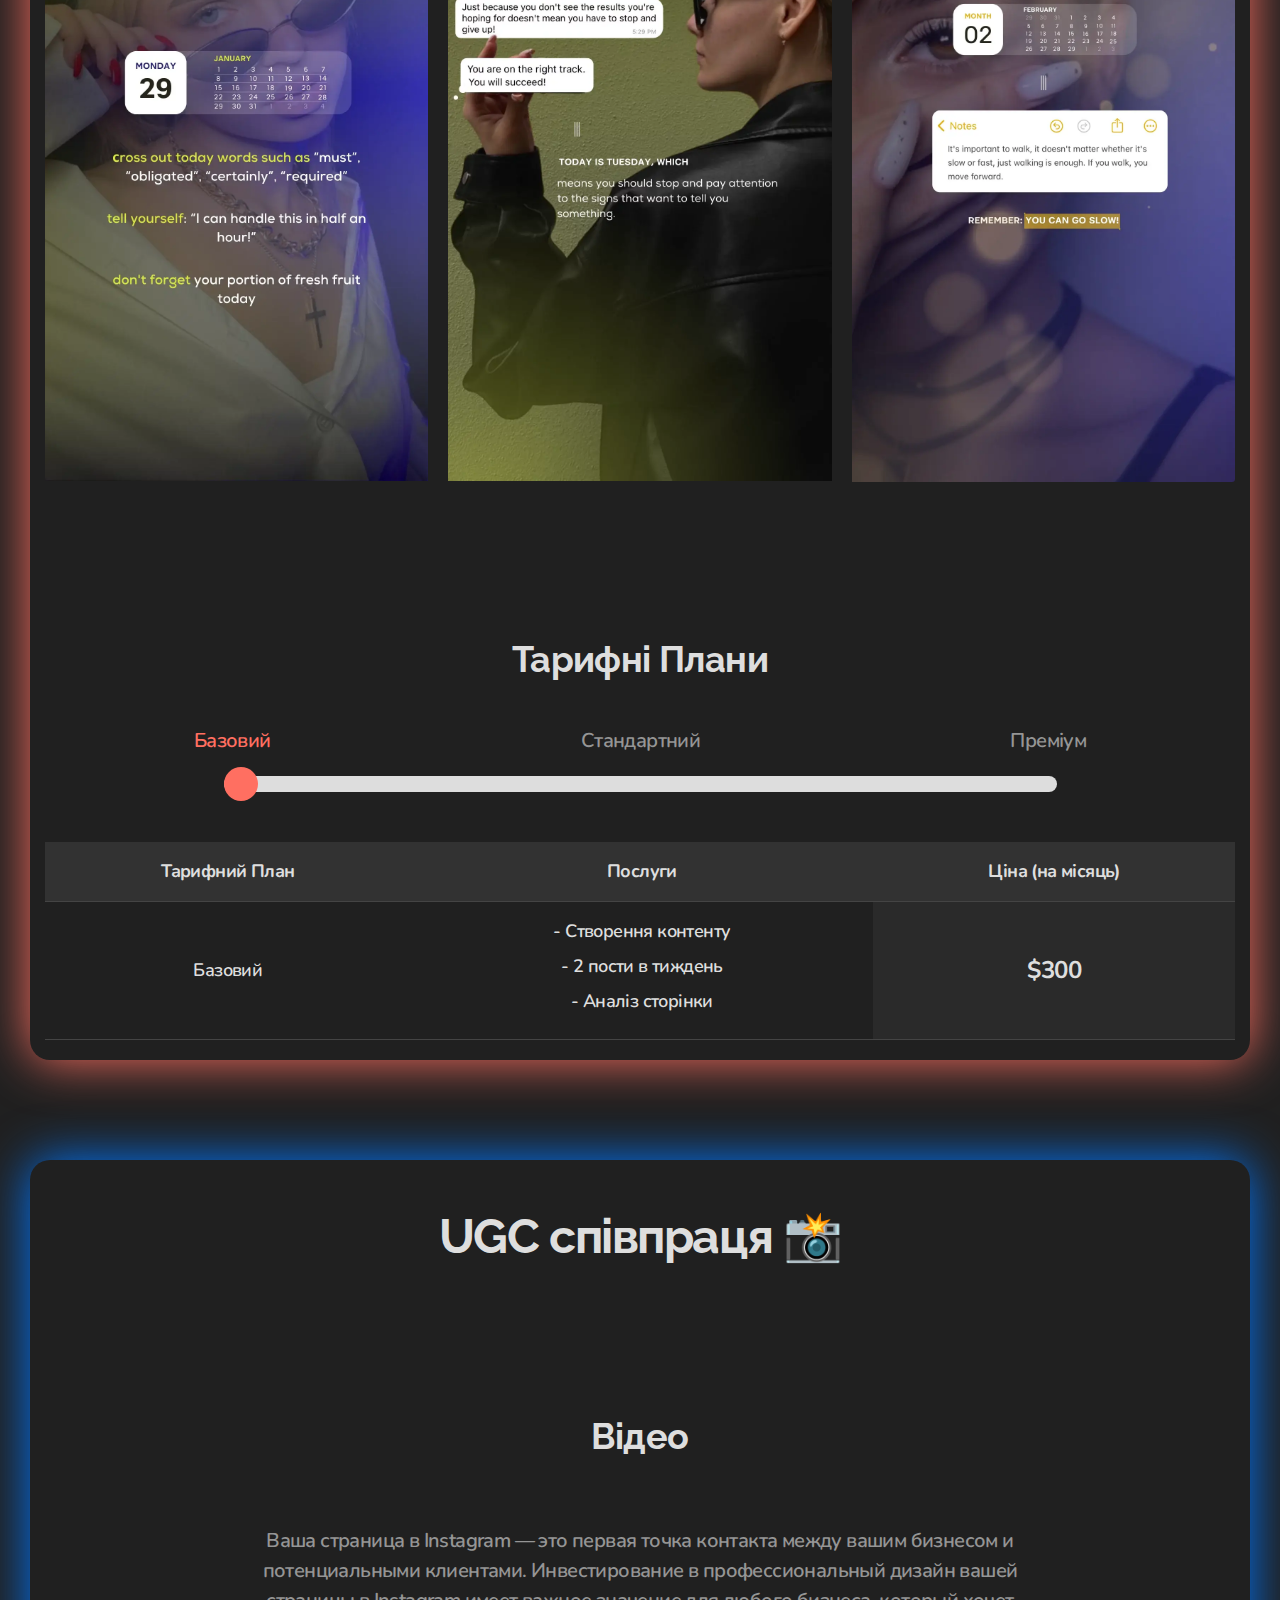
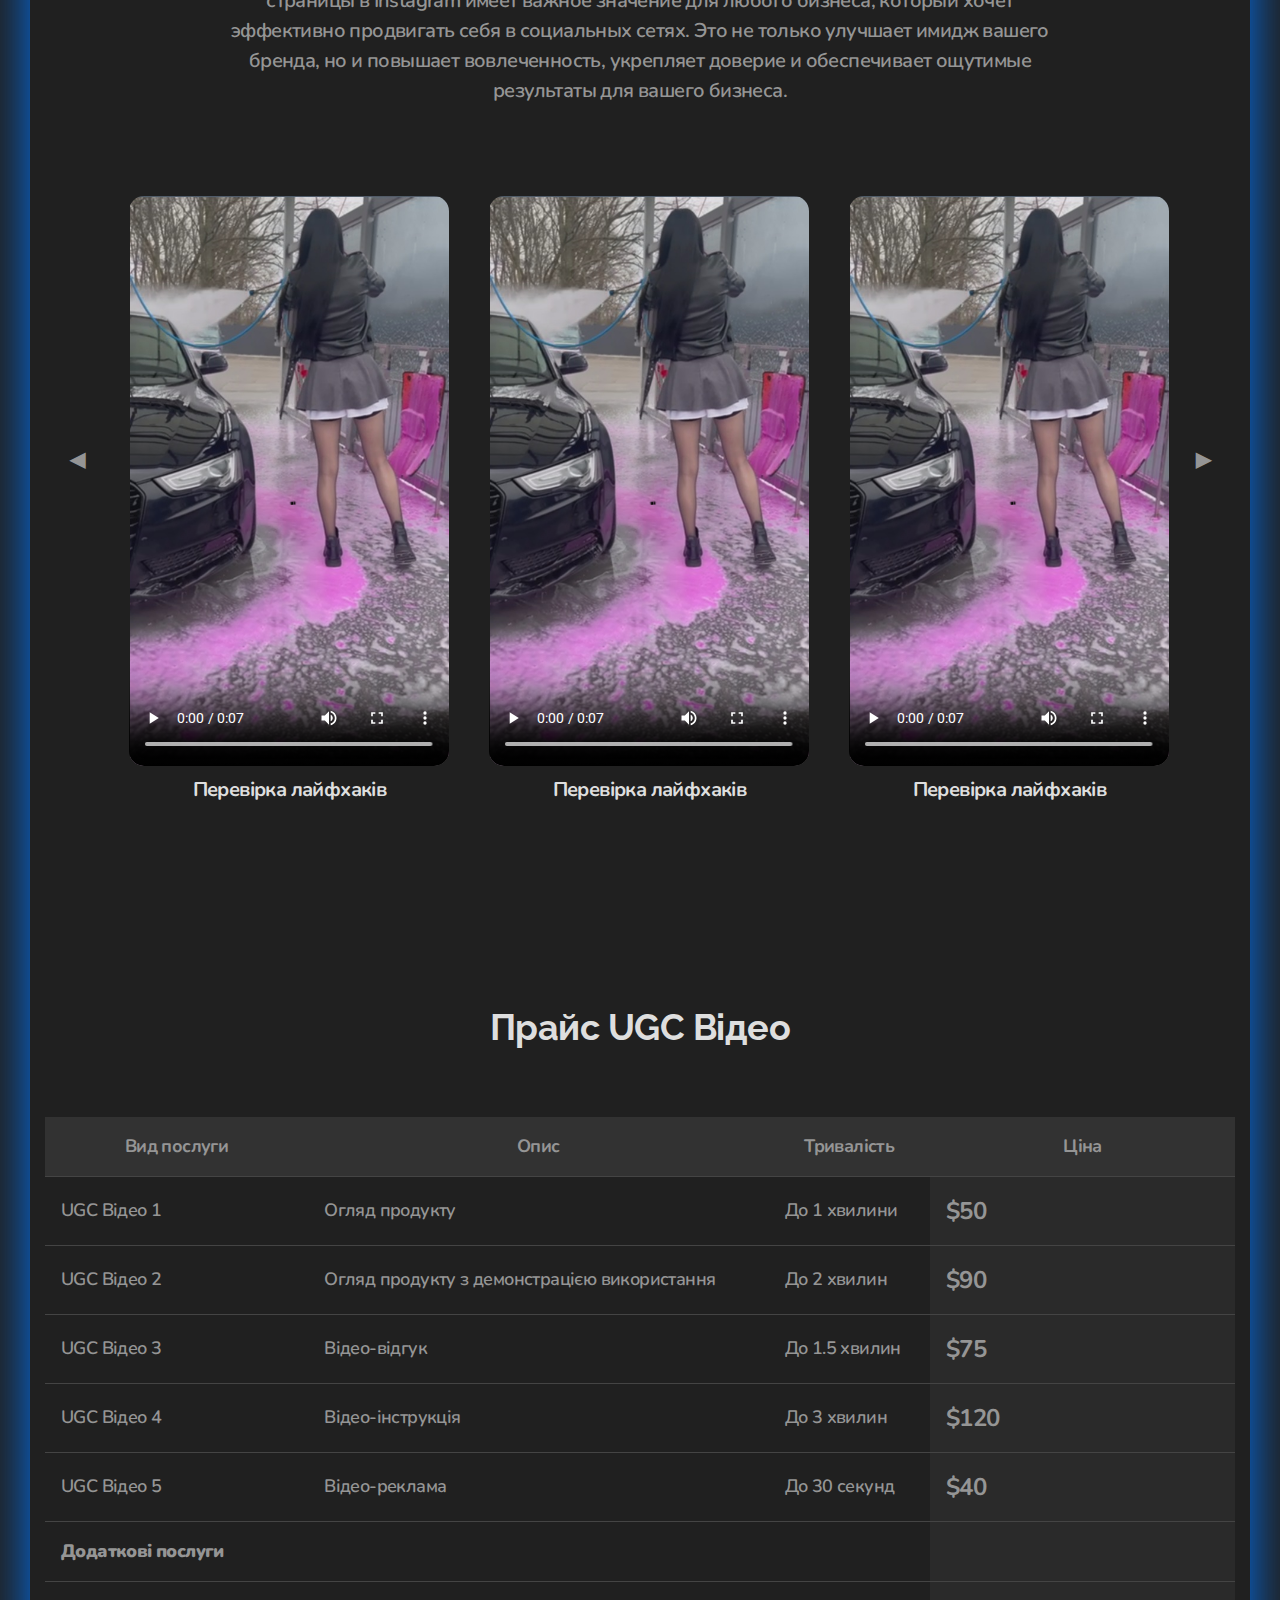
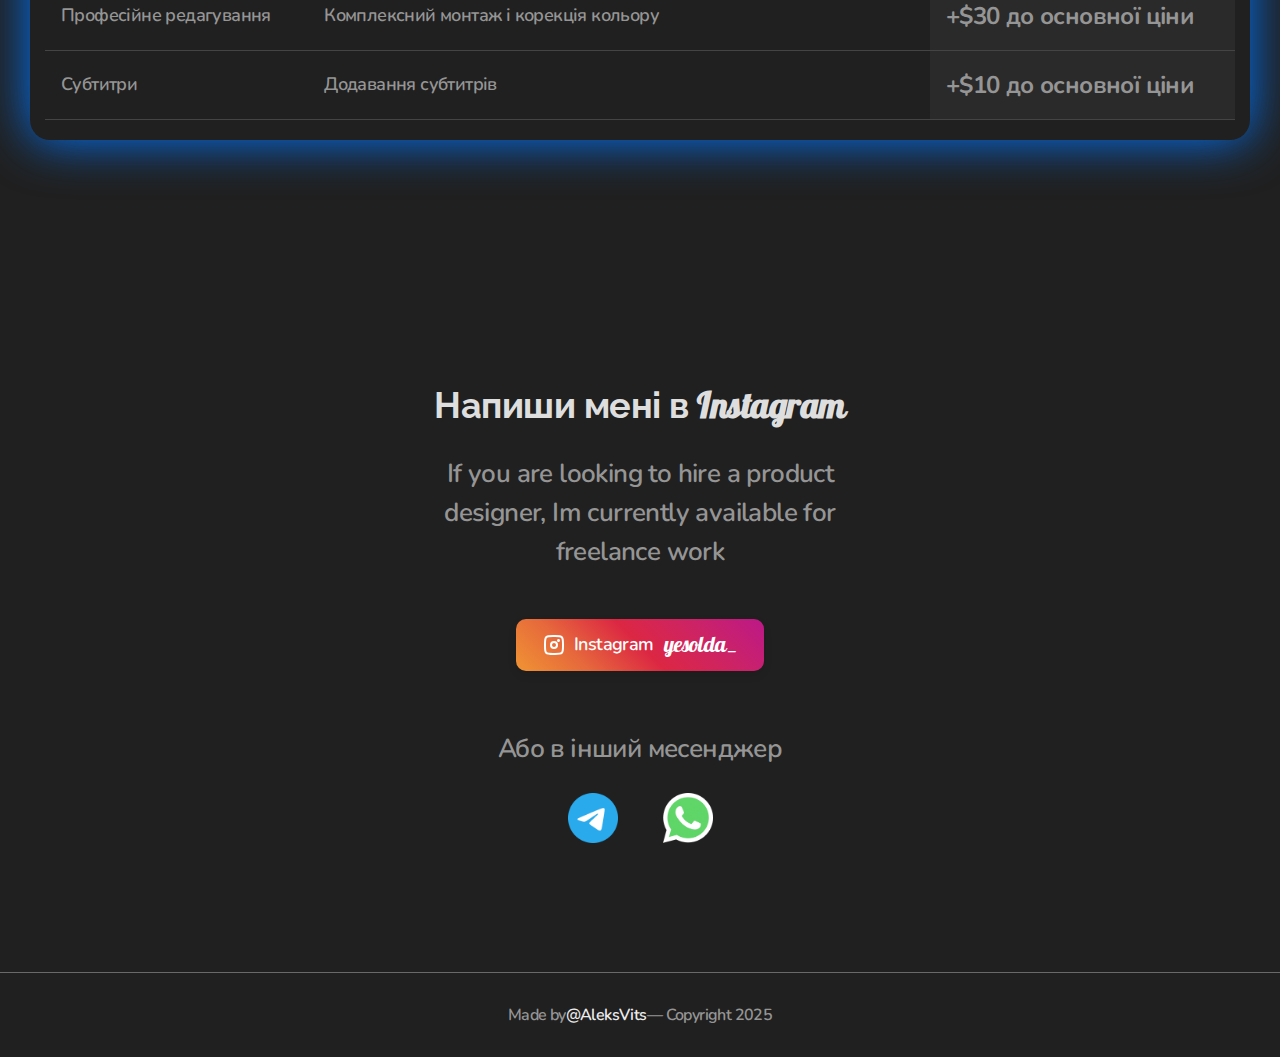
==== commit 97574b83: "ттт" ====
--- a/index.html
+++ b/index.html
@@ -14,10 +14,10 @@
     <a href="#" class="logo"><img src="images/logo.svg" alt="logo"></a>
       <nav class="header__nav">
         <a href="index.html" class="header__link">Головна</a>
-        <a href="#CASE" class="header__link">Кейси SMM</a>
-        <a href="#PRISESMM" class="header__link">Прайс SMM</a>
-        <a href="#VIDEO" class="header__link">UGC відео</a>
-        <a href="#PRISEUGC" class="header__link">Прайс UGC</a>
+        <a href="#CASE" class="header__link colorSMM">Кейси SMM</a>
+        <a href="#PRISESMM" class="header__link colorSMM">Прайс SMM</a>
+        <a href="#VIDEO" class="header__link colorUGC">UGC відео</a>
+        <a href="#PRISEUGC" class="header__link colorUGC">Прайс UGC</a>
         <a href="#CONTACT" class="header__link">Контакти</a>
       </nav>
 
@@ -98,8 +98,8 @@
   </section>
 
 
-<div class="smm-Colorbord">
-  <p class="smm-text">SMM</p>
+<div class="Colorbord smm">
+  <p class="smm_ugc-text">SMM співпраця 🔥</p>
   <section class="Cases" id="CASE">
     <div class="container">
       <h2 class="project__h2">Мої кейси</h2>
@@ -339,14 +339,18 @@
 
 
 
-<div class="ugc-Colorbord">
-  <h2 class="ugc-text">UGC</h2>
+<div class="Colorbord ugc">
+  <h2 class="smm_ugc-text">UGC співпраця 📸</h2>
 
   <section class="Projects" id="VIDEO">
     <div class="container">
       <h2 class="project__h2">Відео</h2>
       <p class="stopies__text">
-        Ваша страница в Instagram — это первая точка контакта между вашим бизнесом и потенциальными клиентами. Инвестирование в профессиональный дизайн вашей страницы в Instagram имеет важное значение для любого бизнеса, который хочет эффективно продвигать себя в социальных сетях. Это не только улучшает имидж вашего бренда, но и повышает вовлеченность, укрепляет доверие и обеспечивает ощутимые результаты для вашего бизнеса.
+        Ваша страница в Instagram — это первая точка контакта между вашим бизнесом и 
+        потенциальными клиентами. Инвестирование в профессиональный дизайн вашей страницы в 
+        Instagram имеет важное значение для любого бизнеса, который хочет эффективно продвигать 
+        себя в социальных сетях. Это не только улучшает имидж вашего бренда, но и повышает 
+        вовлеченность, укрепляет доверие и обеспечивает ощутимые результаты для вашего бизнеса.
       </p>
       <div class="video-wrapper">
         <button class="scroll-button left" id="scroll-left">&#9664;</button>
@@ -464,30 +468,24 @@
     </div>
   </section>
 </div>
-  
-
-  
+
 
   <section class="contact" id="CONTACT">
     <div class="container contact__container">
       <h2 class="contact__h2">Напиши мені в <strong class="inst">Instagram</strong></h2>
       <p class="contact__text">If you are looking to hire a product designer, Im currently available for freelance work</p>
       <a class="btn contact__btn" href="https://www.instagram.com/yesolda_?igsh=MTk1dXV2dTNkMDhmMw==" target="_blank">Instagram <strong class="strong-inst">yesolda_</strong></a>
-      </div>
+      <p class="contact__text2">Або в інший месенджер</p>
+      <div class="links">
+        <a href="" class="footer__link"><img src="images/logos_telegram.png" class="footer__img"></a>
+        <a href="" class="footer__link"><img src="images/logos_whatsapp-icon.png" class="footer__img"></a>
+      </div>
+    </div>
   </section>
 </main>
 
 <footer class="footer">
-<div class="container conainer__footer">
-  <div class="copirite">Made by <span><a href="https://t.me/AleksVits">@AleksVits</a></span> — Copyright 2025</div>
-  <div class="links">
-    <a href="" class="footer__link" target="_blank"><img src="images/social1.svg" class="footer__img"></a>
-    <a href="" class="footer__link"><img src="images/social2.svg" class="footer__img"></a>
-    <a href="" class="footer__link"><img src="images/social3.svg" class="footer__img"></a>
-    <a href="" class="footer__link"><img src="images/social4.svg" class="footer__img"></a>
-    <a href="" class="footer__link"><img src="images/social5.svg" class="footer__img"></a>
-  </div>
-</div>
+  <div class="copirite">Made by<span><a href="https://t.me/AleksVits">@AleksVits</a></span> — Copyright 2025</div>
 </footer>
 
 <script src="script.js"></script>
--- a/style.css
+++ b/style.css
@@ -26,53 +26,34 @@
   max-width: 100%;
 }
 
-.smm-Colorbord {
+.Colorbord {
   position: relative;
   z-index: 1;
   overflow: hidden;
-  border: 10px solid #ff6f61;
   max-width: 1220px;
   margin: 100px auto 0 auto;
   border-radius: 20px;
-  padding-bottom: 20px;
-}
-
-.smm-text{
+}
+
+.smm{
+  box-shadow: 0 0 50px #ff6f61;
+}
+.ugc{
+  box-shadow: 0 0 50px #0077ff;
+}
+
+.smm_ugc-text{
+  font-family: "Raleway";
   border-bottom-right-radius: 20px;
   font-weight: 700;
-  font-size: 54px;
-  line-height: 1.19;
-  letter-spacing: -0.01em;
+  font-size: 48px;
+  letter-spacing: -0.03em;
   color: #dedede;
-  padding: 20px;
-  background-color: #ff6f61; 
-  display: inline-block;
-  padding-right: 30px;
-}
-
-.ugc-Colorbord {
-  position: relative;
-  z-index: 1;
-  overflow: hidden;
-  border: 10px solid #0077ff;
-  max-width: 1220px;
-  margin: 100px auto 0 auto;
-  border-radius: 20px;
-  padding-bottom: 20px;
-}
-
-.ugc-text{
-  border-bottom-right-radius: 20px;
-  font-weight: 700;
-  font-size: 54px;
-  line-height: 1.19;
-  letter-spacing: -0.01em;
-  color: #dedede;
-  padding: 20px;
-  background-color: #0077ff; 
-  display: inline-block;
-  padding-right: 30px;
-}
+  padding: 40px;
+  display: flex;
+  justify-content: center;
+}
+
 
 .container{
   max-width: 1250px;
@@ -145,10 +126,18 @@
   font-size: 20px;
   line-height: 1.5;
   letter-spacing: -0.03em;
-
+  transition: all 0.3s ease;
+  
 }
 .header__link:hover {
-  text-decoration: underline;
+  transform: scale(1.1); /* Эффект при наведении */
+}
+
+.colorSMM:hover{
+  color: #ff6f61;
+}
+.colorUGC:hover{
+  color: #0077ff;
 }
 
 .burger-menu {
@@ -198,12 +187,13 @@
   color: white;
   border-radius: 10px;
   box-shadow: 0 4px 8px rgba(0, 0, 0, 0.1);
+  transition: all 0.5s ease; /* Время и тип анимации */
 }
 .btn::before{
   content: url('images/inst.svg');
 }
 .btn:hover {
-  box-shadow: 0 0 20px rgba(255, 255, 255, 0.192);
+    transform: scale(1.2); /* Эффект при наведении */
 }
 
 .inst{
@@ -235,12 +225,14 @@
   display: inline-flex;
   align-items: center;
   gap: 26px;
-  opacity: 0.8;
+  /* opacity: 0.8; */
+  transition: all 0.5s ease; /* Время и тип анимации */
 }
 
 .works__btn:hover{
-  opacity: 1;
-  text-decoration: underline;
+  /* opacity: 1; */
+  /* text-decoration: underline; */
+  transform: scale(1.2); /* Эффект при наведении */
 }
 
 .works__btn::before{
@@ -647,7 +639,6 @@
   object-position: center;
   display: block;
   border-radius: 10px;
-  transition: opacity 0.9s ease-in-out; /* Плавная смена */
 }
 
 /* Текстовые блоки */
@@ -664,7 +655,7 @@
 }
 
 .visual__img, .visual__text-block {
-  transition: opacity 0.5s ease-in-out;
+  transition: opacity 2s ease-in-out;
 }
 
 @media (max-width: 1120px){
@@ -935,6 +926,7 @@
   color: #DEDEDE;
   text-align: center;
   margin-top: 150px;
+  margin-bottom: 20px;
 }
 
 .pricing .container {
@@ -1011,6 +1003,7 @@
   width: 100%;
   height: auto;
   margin-top: 30px;
+  margin-bottom: 20px;
 }
 
 .slider-btn {
@@ -1202,6 +1195,11 @@
   margin-bottom: 48px;
 }
 
+.contact__text2{
+  font-size: 26px;
+  margin: 58px auto 25px;
+}
+
 /* Футер */
 .footer {
   border-top: 1px solid #696969;
@@ -1221,17 +1219,28 @@
 
 .links {
   display: flex;
-  gap: 43px;
+  justify-content: center;
+  gap: 25px;
 }
 
 .footer__link {
-  height: 22px;
-  width: 100%;
-  opacity: 0.5;
-  transition: 0.3s;
-}
-.footer__link:hover{
-  opacity: 1;
+  width: 70px;
+  /* transition: 0.3s; */
+}
+
+.footer__img{
+  width: 50px;
+  transition: all 0.3s ease;
+}
+.footer__img:hover{
+  transform: scale(1.2); /* Эффект при наведении */
+}
+
+.copirite{
+  font-size: 16px;
+  display: flex;
+  justify-content: center;
+  margin: 30px auto;
 }
 
 @media (max-width: 1100px){
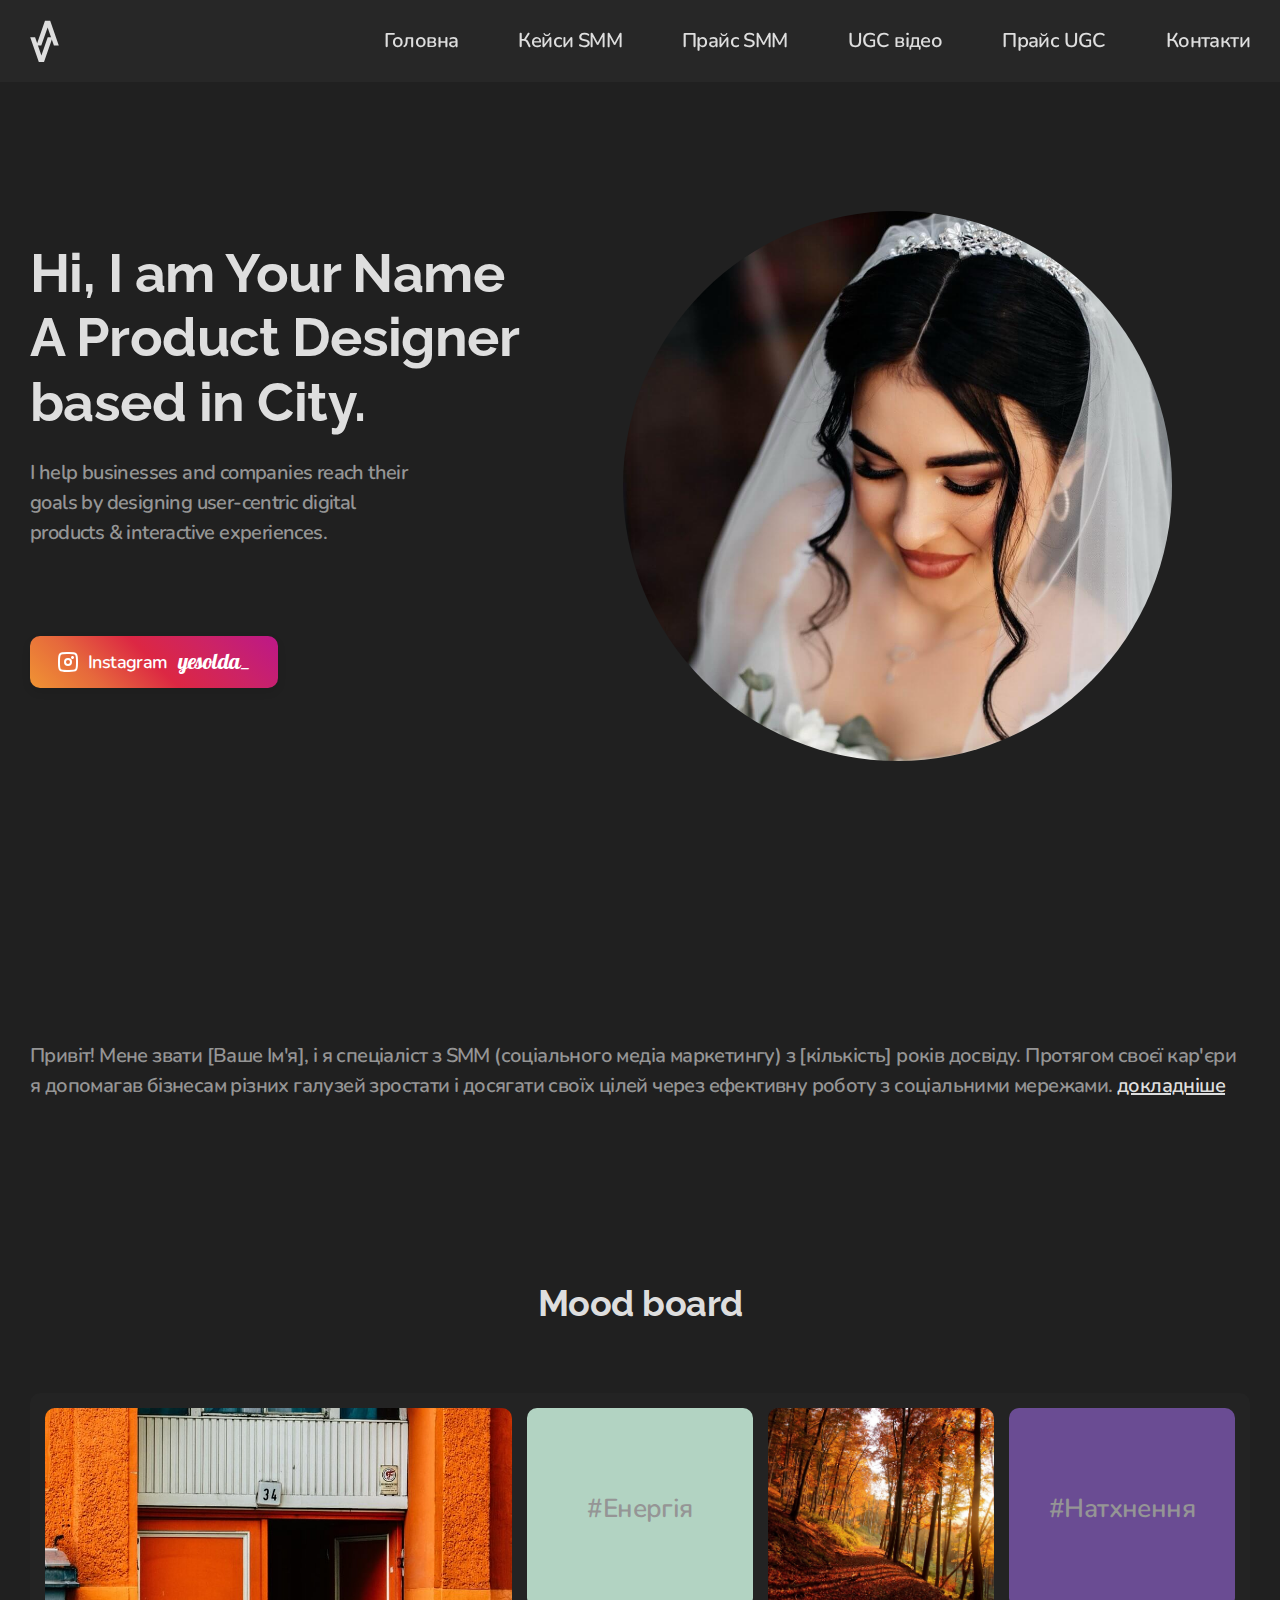
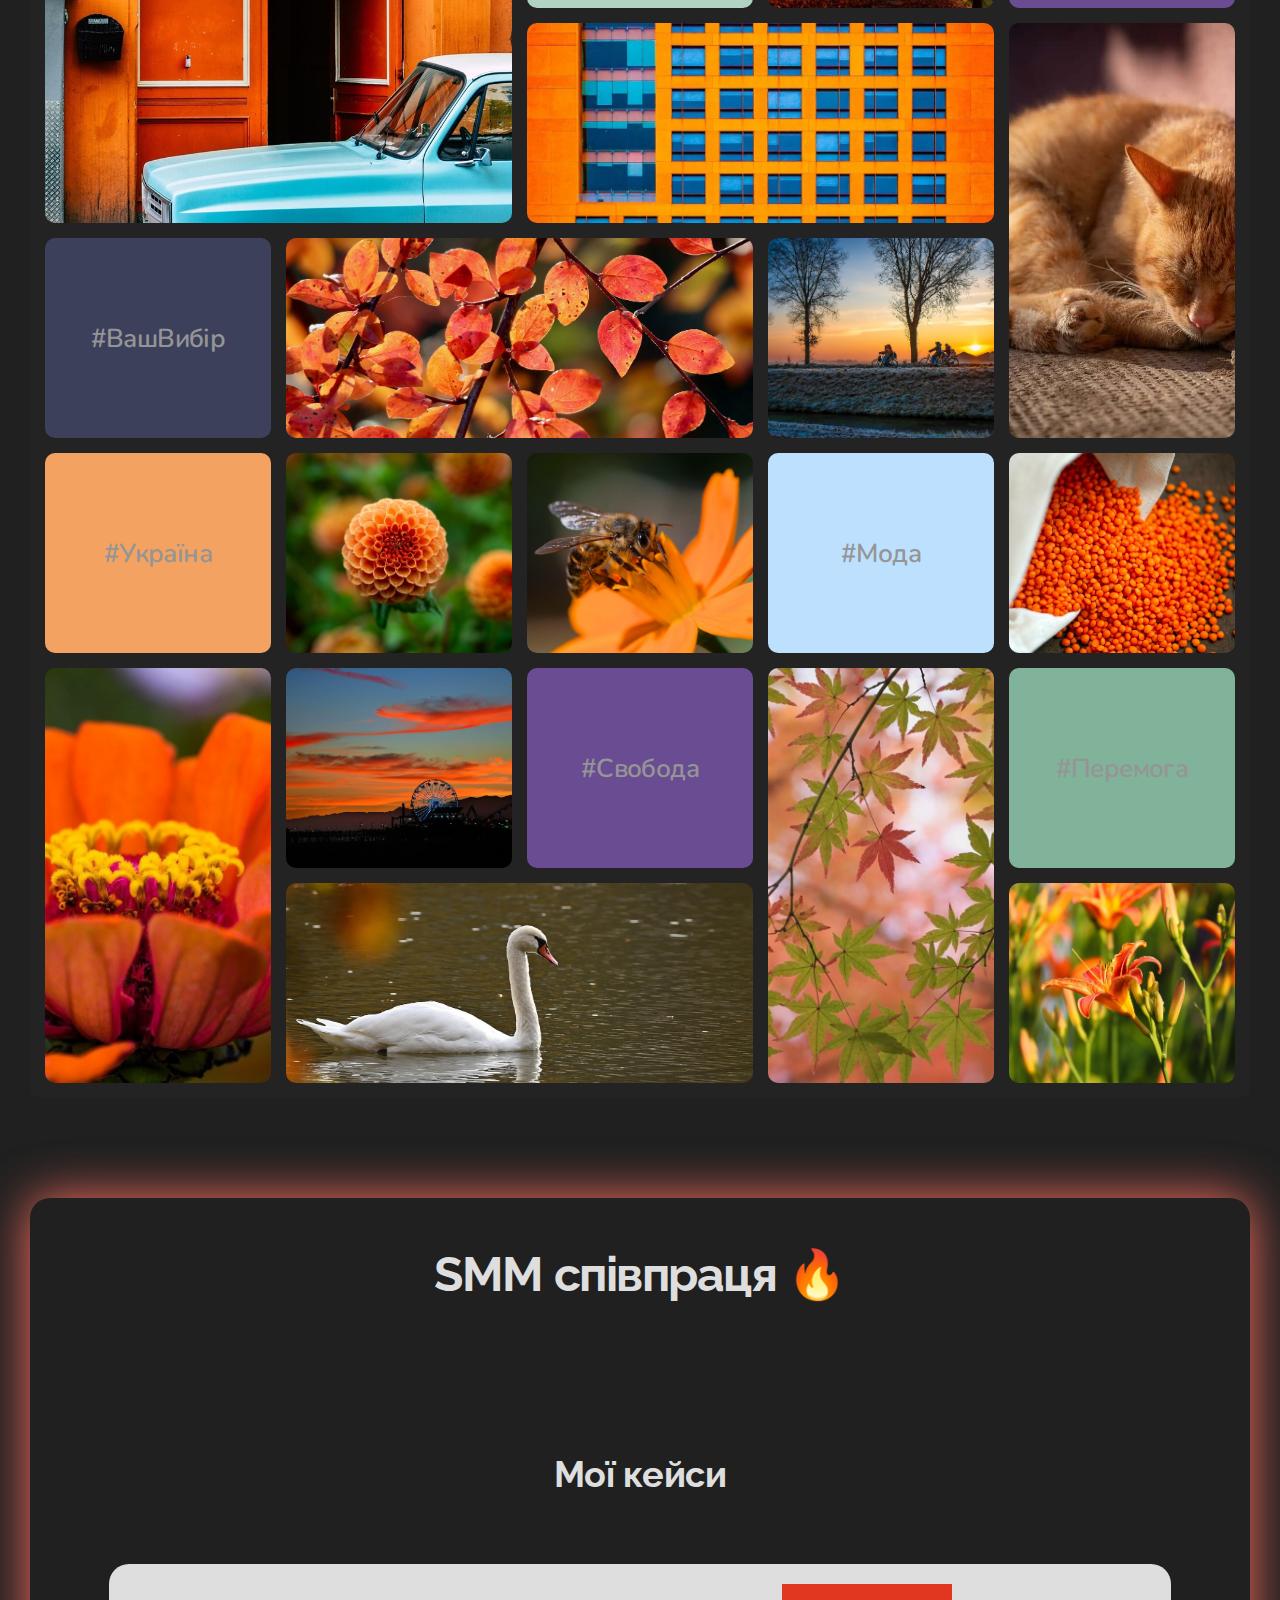
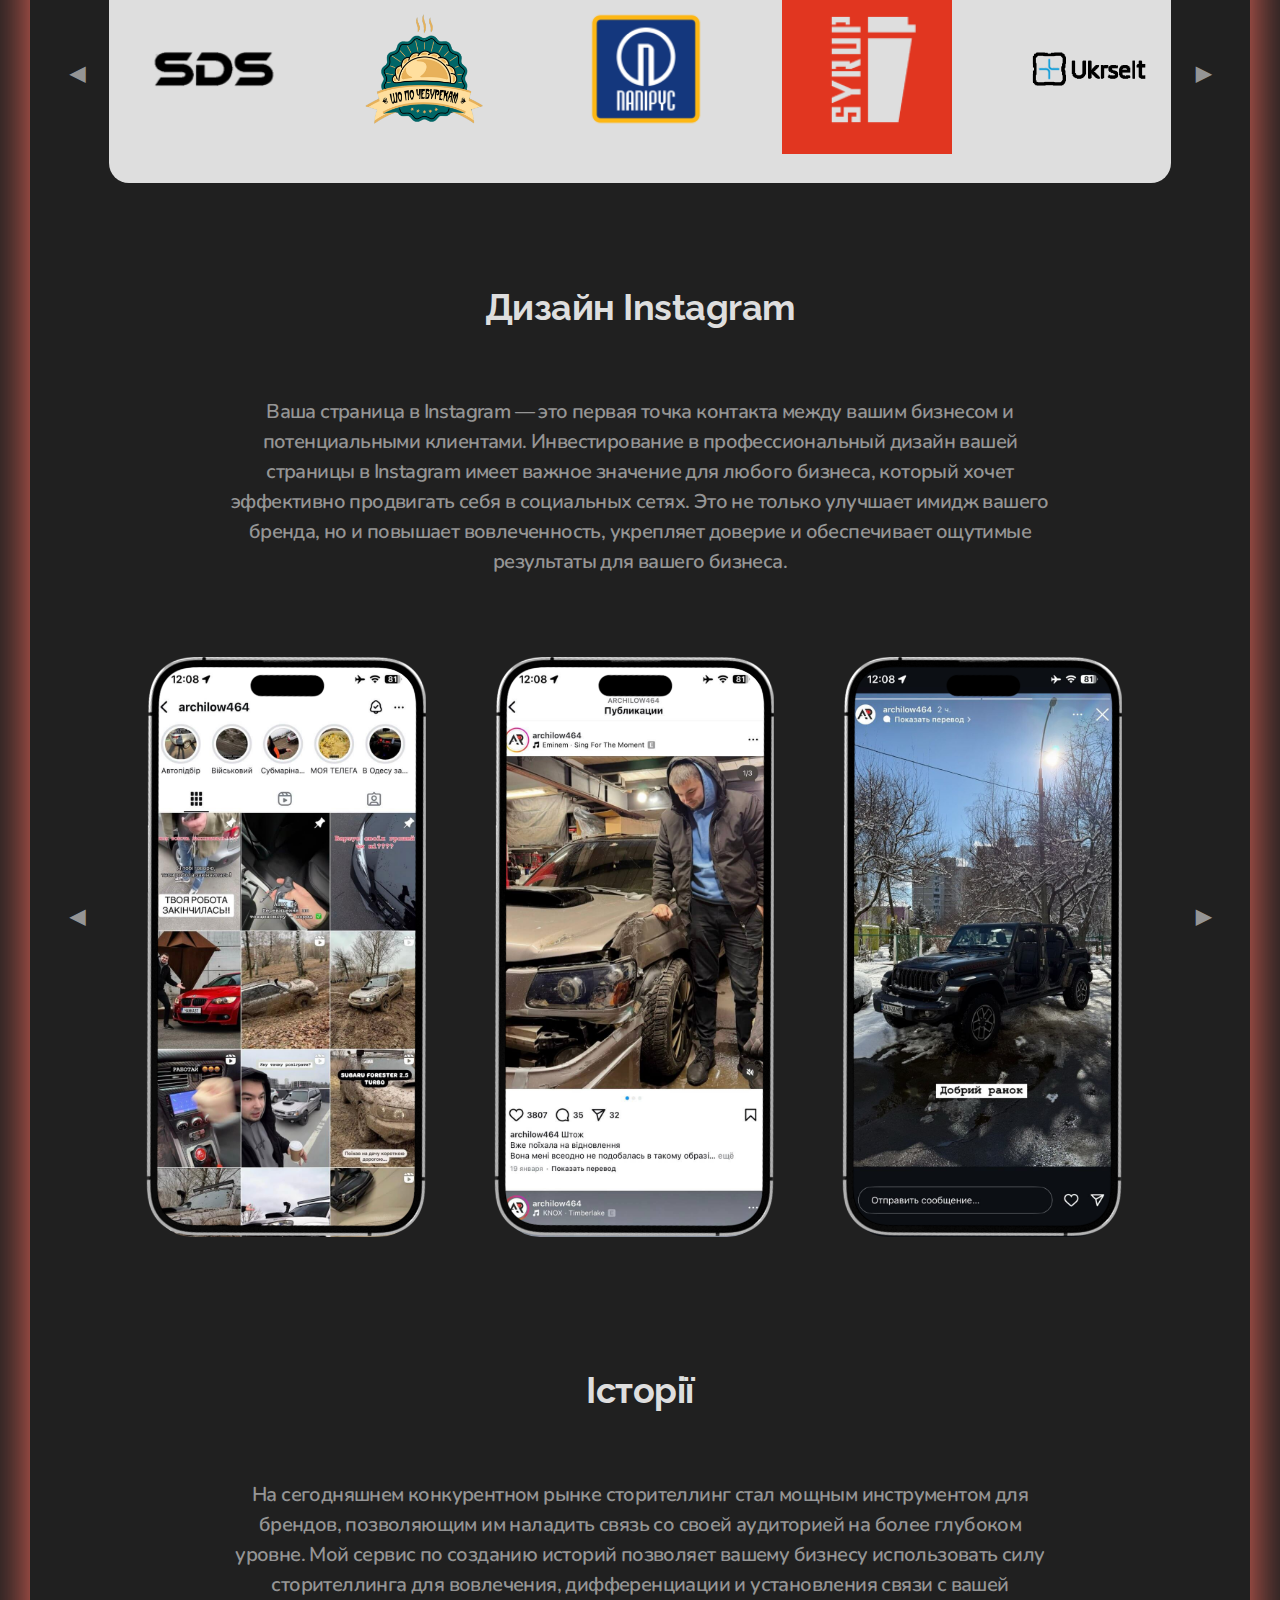
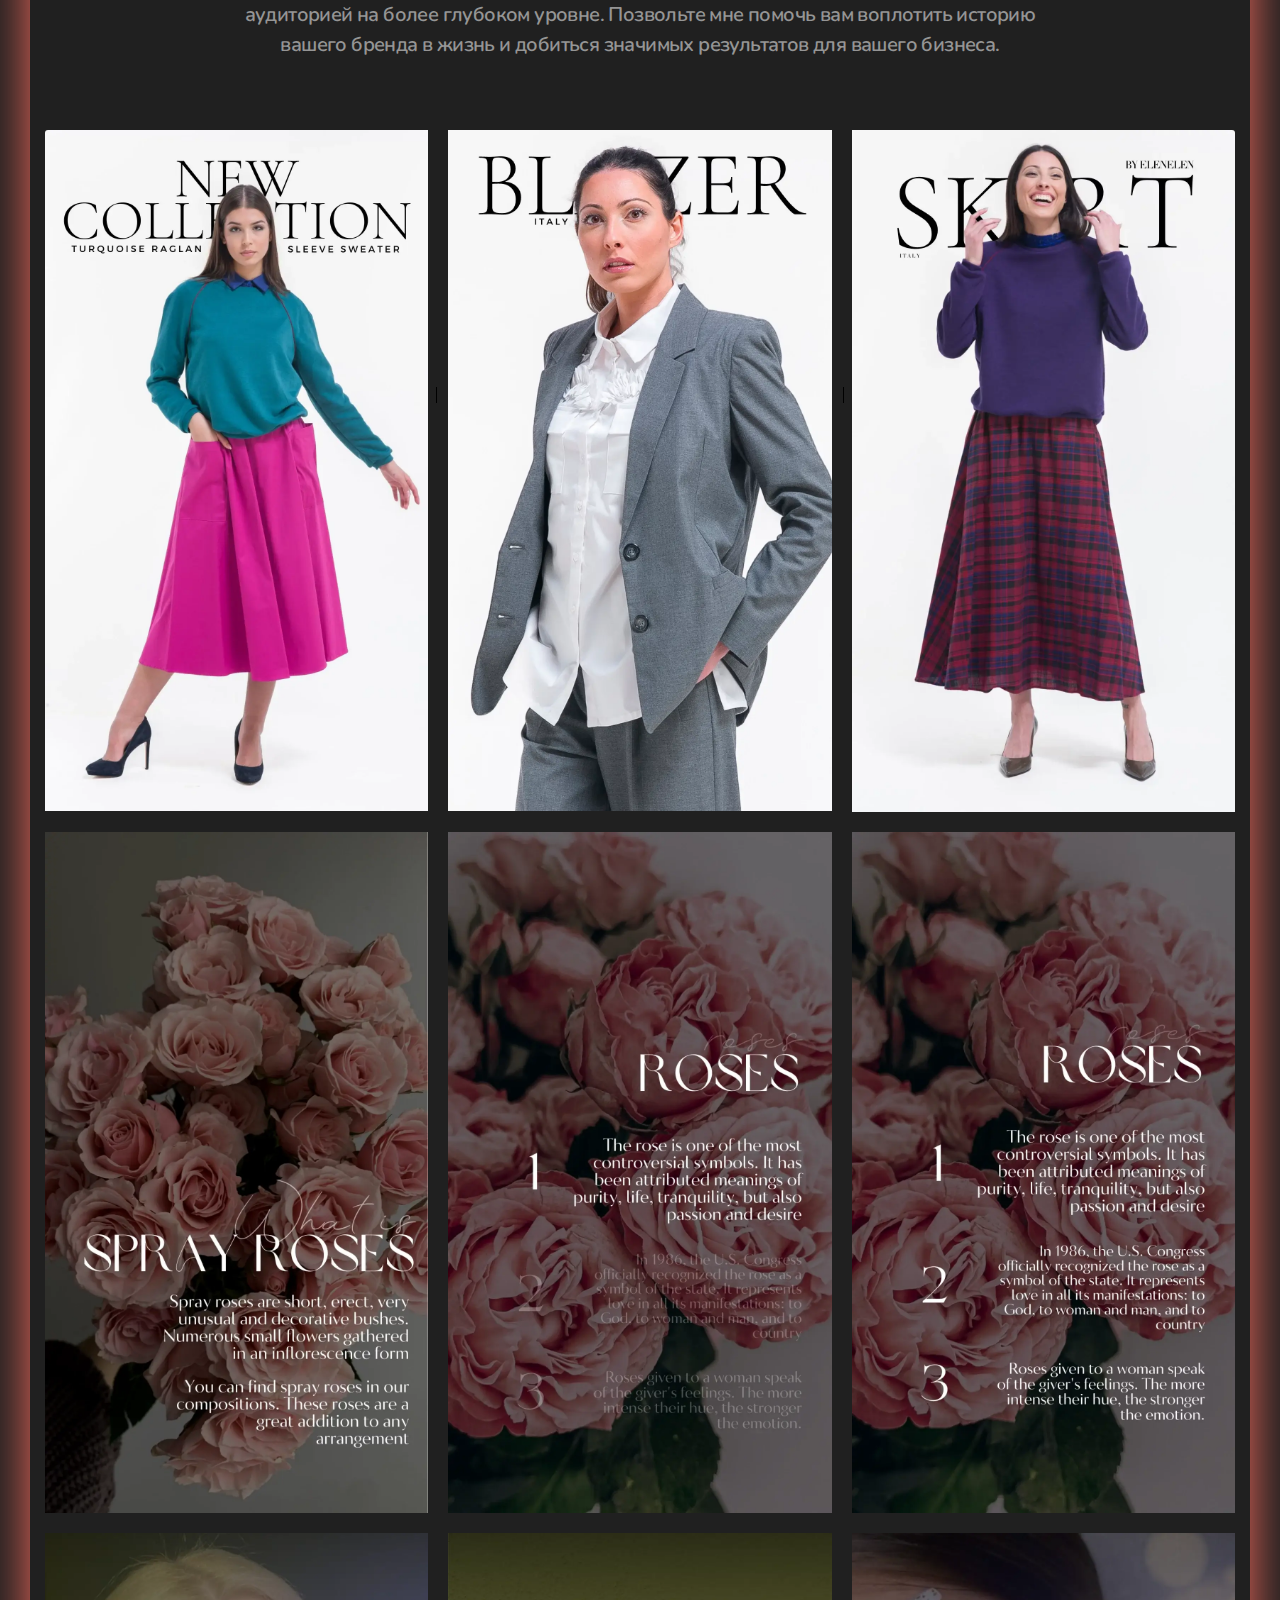
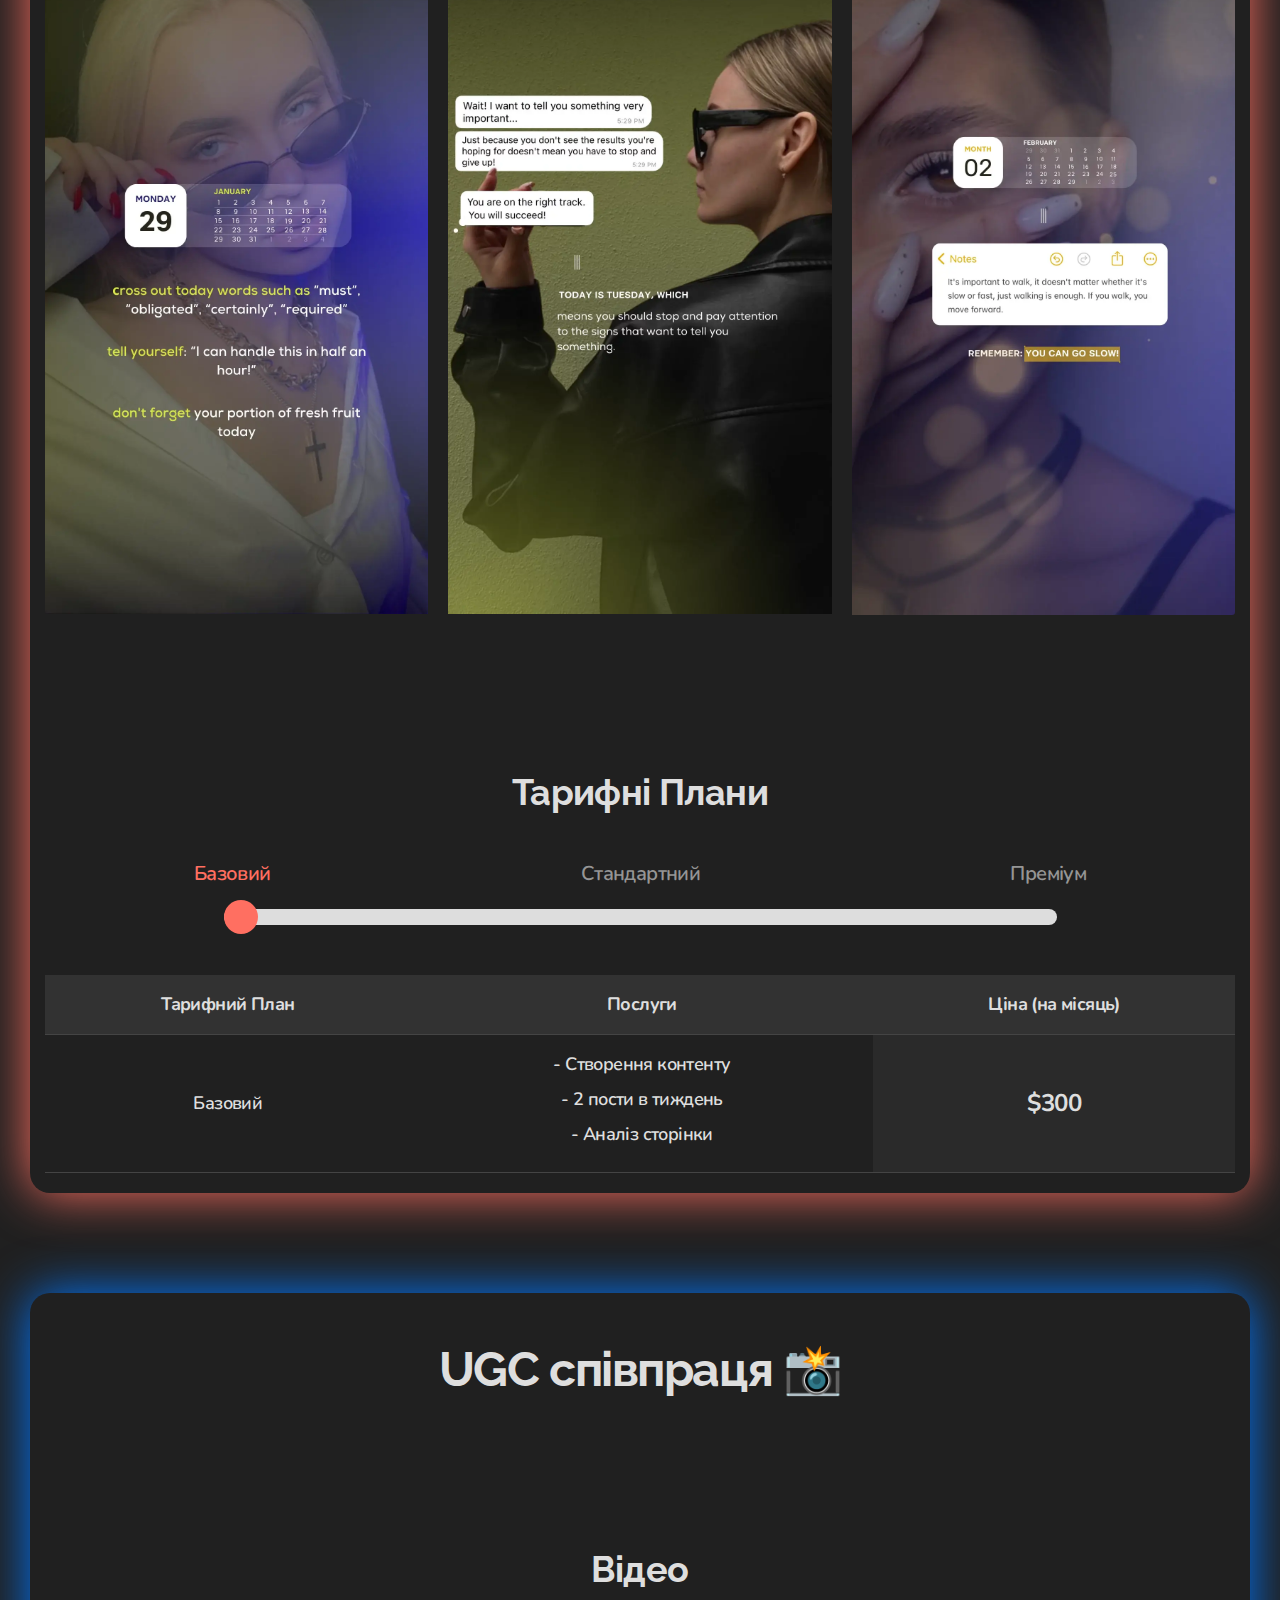
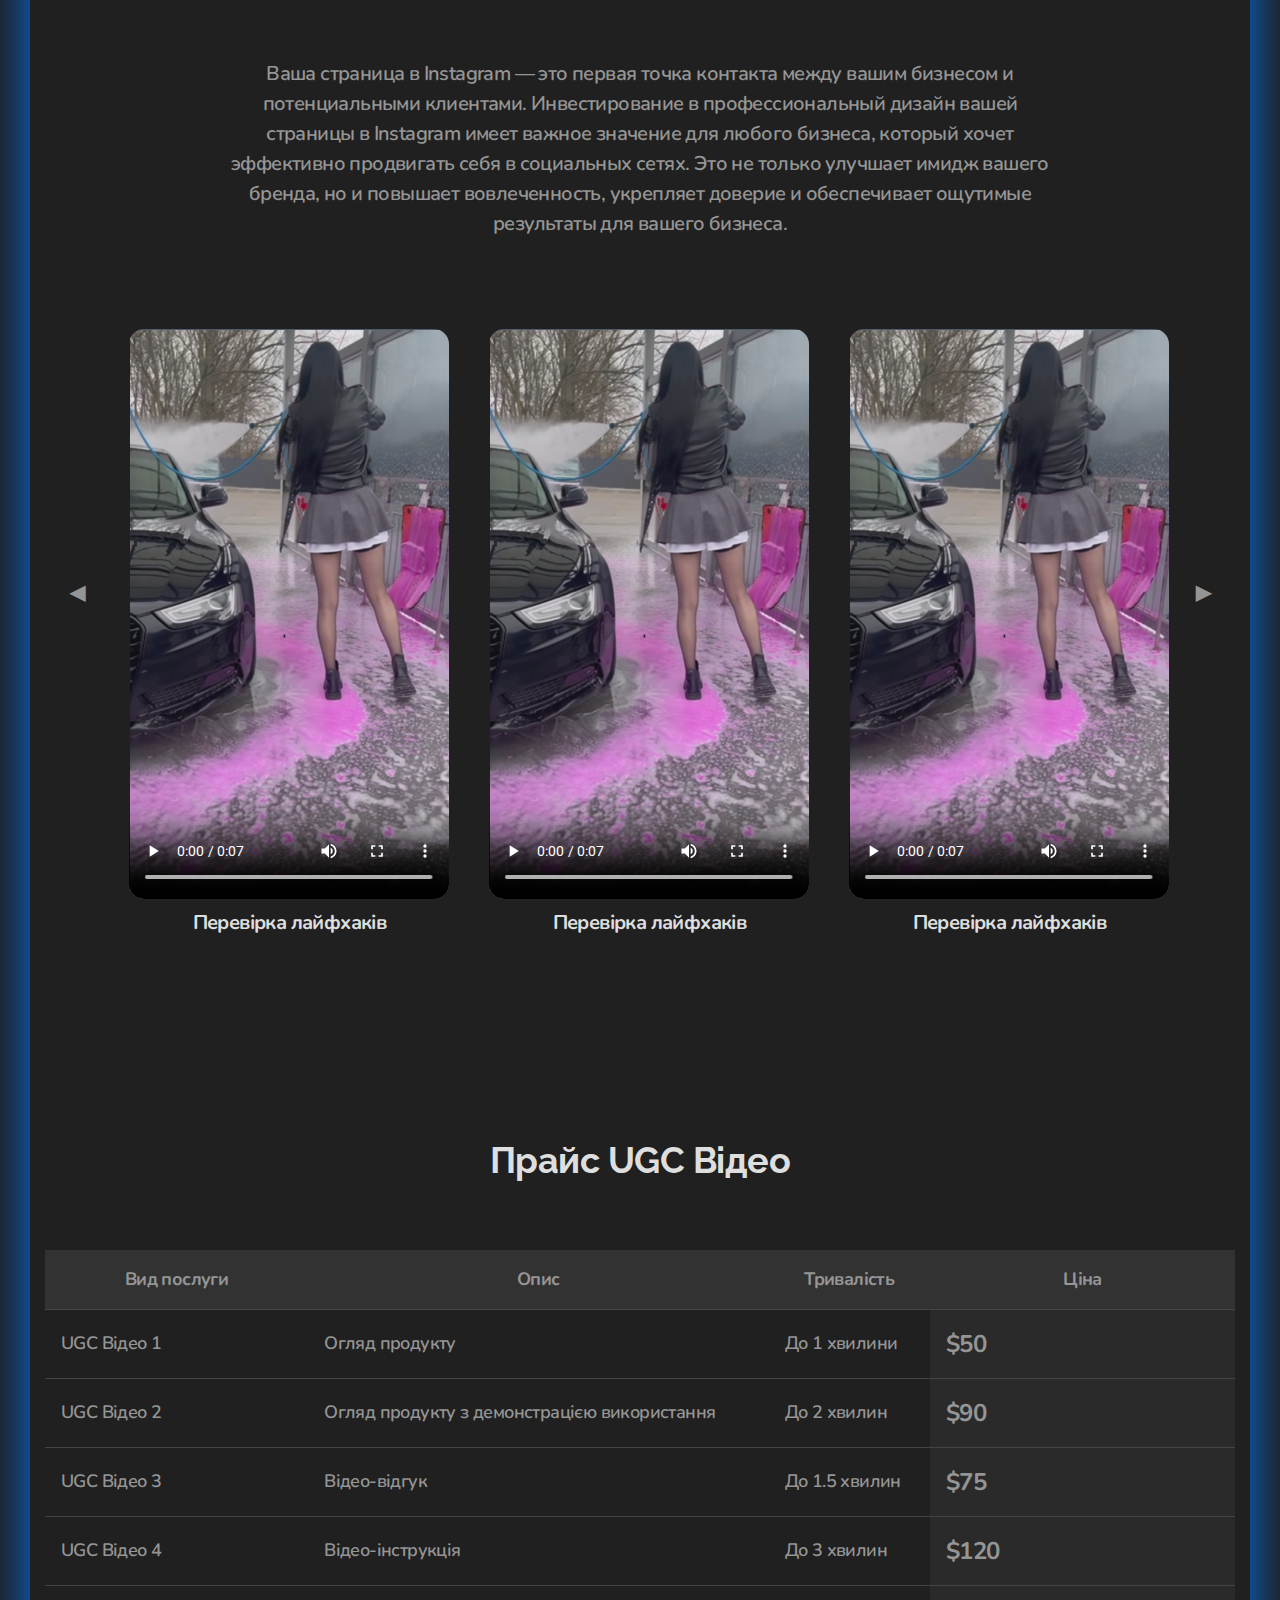
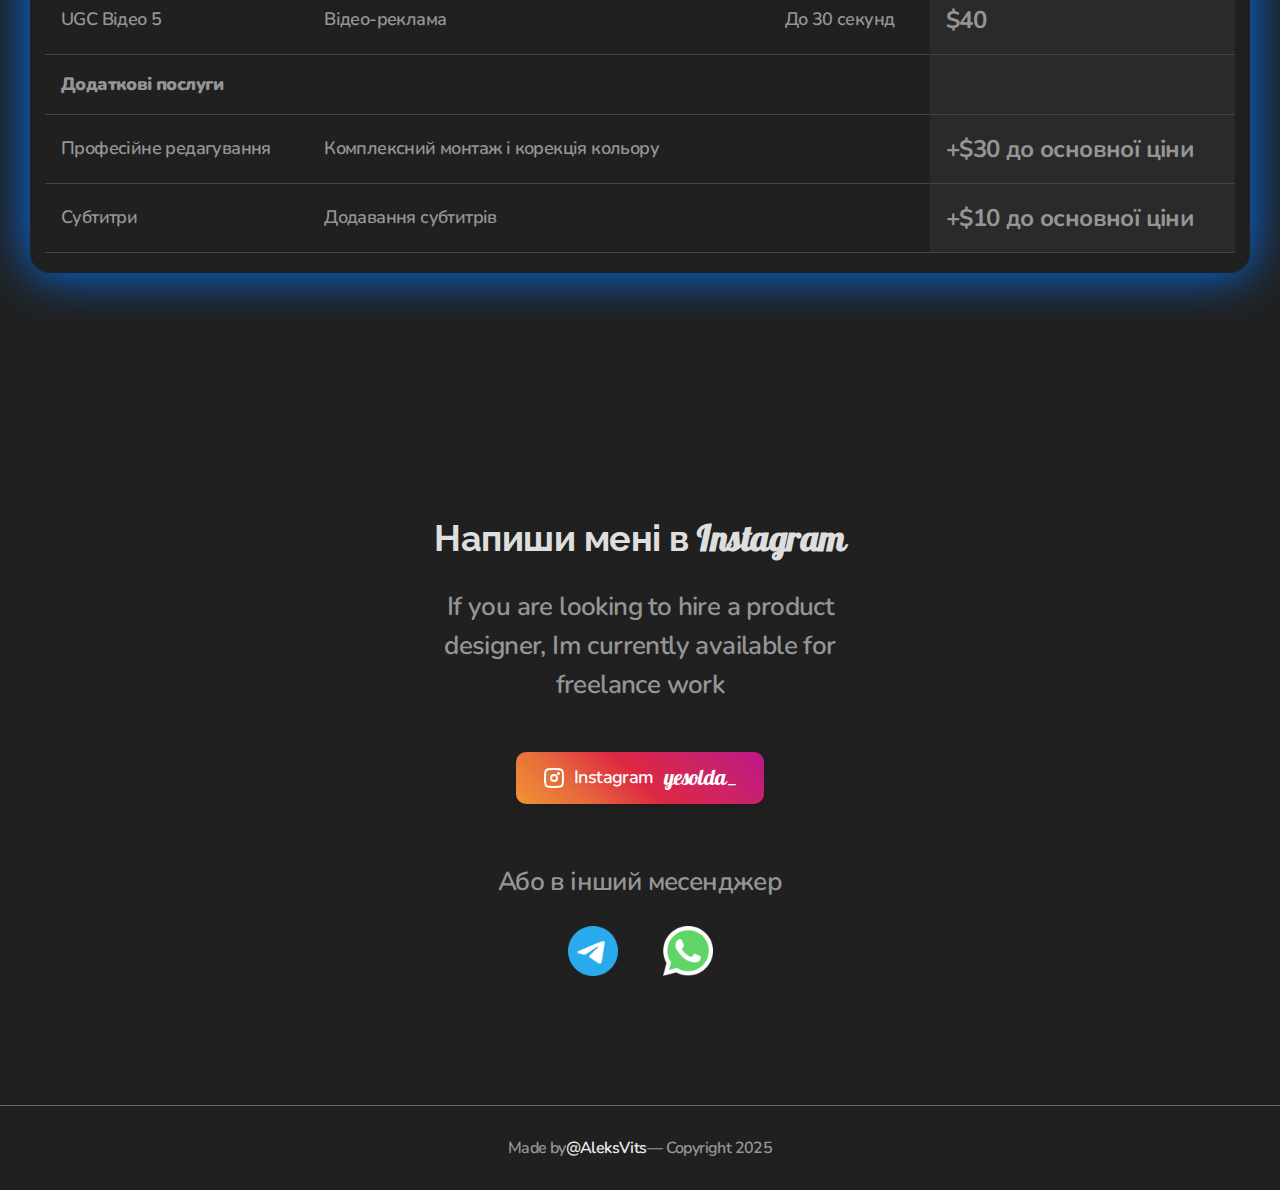
==== commit 159dee11: "nnt" ====
--- a/index.html
+++ b/index.html
@@ -45,25 +45,24 @@
 
   <section class="works">
     <div class="container">
-        <button class="works__btn" id="worksBtn">Про мене...</button>
-          <div class="works__content" id="worksContent">
-            <p>Привіт! Мене звати [Ваше Ім'я], і я спеціаліст з SMM (соціального медіа маркетингу) з [кількість] років досвіду. Протягом своєї кар'єри я допомагав бізнесам різних галузей зростати і досягати своїх цілей через ефективну роботу з соціальними мережами.</p>
-            <h3>Мої навички та досвід:</h3>
-            <ul>
-                <li><strong>Стратегія соціальних медіа: </strong> Розробка індивідуальних стратегій для кожної платформи з урахуванням цільової аудиторії та бізнес-цілей.</li>
-                <li><strong>Контент-маркетинг:</strong> Створення якісного та захоплюючого контенту, який привертає увагу та підтримує взаємодію з аудиторією.</li>
-                <li><strong>Аналіз та звітність:</strong> Використання аналітичних інструментів для моніторингу ефективності кампаній і оптимізації контенту.</li>
-                <li><strong>Реклама в соціальних мережах:</strong> Запуск таргетованих рекламних кампаній для досягнення максимальних результатів.</li>
-                <li><strong>Взаємодія з аудиторією:</strong> Управління спільнотами, модерація коментарів та побудова довірливих відносин з клієнтами.</li>
-            </ul>
-            <h3>Чому обирають мене:</h3>
-            <ul>
-                <li><strong>Креативність:</strong> Я завжди намагаюся знайти нові та інноваційні підходи до вирішення маркетингових завдань.</li>
-                <li><strong>Комунікація:</strong> Відкритий до спілкування та співпраці, я завжди на зв'язку, щоб відповідати на питання та надавати підтримку.</li>
-                <li><strong>Результати:</strong> Мій досвід і знання допомогли багатьом компаніям збільшити свою присутність у соціальних мережах і підвищити залученість аудиторії.</li>
-            </ul>
-            <p>Якщо вам потрібен надійний і професійний спеціаліст з SMM, я готовий допомогти вашому бізнесу досягти нових висот! Давайте обговоримо ваші цілі та як ми можемо разом їх реалізувати.</p>
-        </div>
+      <p class="workText">Привіт! Мене звати [Ваше Ім'я], і я спеціаліст з SMM (соціального медіа маркетингу) з [кількість] років досвіду. Протягом своєї кар'єри я допомагав бізнесам різних галузей зростати і досягати своїх цілей через ефективну роботу з соціальними мережами. <button class="accordion-button" id="accordionButton" onclick="toggleAccordion()">докладніше</button></p>
+      <div class="accordion-content" id="accordion">
+        <h3>Мої навички та досвід:</h3>
+          <ul>
+              <li><strong>Стратегія соціальних медіа: </strong> Розробка індивідуальних стратегій для кожної платформи з урахуванням цільової аудиторії та бізнес-цілей.</li>
+              <li><strong>Контент-маркетинг:</strong> Створення якісного та захоплюючого контенту, який привертає увагу та підтримує взаємодію з аудиторією.</li>
+              <li><strong>Аналіз та звітність:</strong> Використання аналітичних інструментів для моніторингу ефективності кампаній і оптимізації контенту.</li>
+              <li><strong>Реклама в соціальних мережах:</strong> Запуск таргетованих рекламних кампаній для досягнення максимальних результатів.</li>
+              <li><strong>Взаємодія з аудиторією:</strong> Управління спільнотами, модерація коментарів та побудова довірливих відносин з клієнтами.</li>
+          </ul>
+          <h3>Чому обирають мене:</h3>
+          <ul>
+              <li><strong>Креативність:</strong> Я завжди намагаюся знайти нові та інноваційні підходи до вирішення маркетингових завдань.</li>
+              <li><strong>Комунікація:</strong> Відкритий до спілкування та співпраці, я завжди на зв'язку, щоб відповідати на питання та надавати підтримку.</li>
+              <li><strong>Результати:</strong> Мій досвід і знання допомогли багатьом компаніям збільшити свою присутність у соціальних мережах і підвищити залученість аудиторії.</li>
+          </ul>
+          <p>Якщо вам потрібен надійний і професійний спеціаліст з SMM, я готовий допомогти вашому бізнесу досягти нових висот! Давайте обговоримо ваші цілі та як ми можемо разом їх реалізувати.</p>
+      </div>
       </div>
     </div>
   </section>
--- a/style.css
+++ b/style.css
@@ -240,47 +240,49 @@
 }
 
 /* Про мене */
-.works__content {
+
+.workText{
+  margin-top: 280px;
+}
+.accordion-content {
   max-height: 0;
   overflow: hidden;
   transition: max-height 0.6s ease;
   background-color: #202020; /* Цвет фона гармошки */
-  margin-top: 20px;
-  padding: 0 15px;
   color: #DEDEDE;
   transition: 0.5s;
 }
 
-.works__content.open {
+.accordion-content.open {
   max-height: 1500px; /* Здесь можно задать максимальную высоту раскрытой гармошки */
   transition: 1s;
 }
 
 /* Загальні стилі для контейнера */
-.works__content {
+.accordion-content {
   background-color: #202020;
   color: #DEDEDE;
 }
 
-.works__content .container {
+.accordion-content .container {
   max-width: 1250px;
   margin: 0 auto;
 }
 
 /* Стилі для заголовків */
-.works__content h3 {
+.accordion-content h3 {
   font-weight: 700;
   color: #FFF;
 }
 
-.works__content h3 {
+.accordion-content h3 {
   font-size: 28px;
   margin-top: 30px;
   margin-bottom: 20px;
 }
 
 /* Стилі для текстових абзаців */
-.works__content p {
+.accordion-content p {
   font-weight: 500;
   font-size: 18px;
   line-height: 1.6;
@@ -288,13 +290,13 @@
 }
 
 /* Стилі для списків */
-.works__content ul {
+.accordion-content ul {
   list-style: none;
   padding-left: 0;
   margin-bottom: 20px;
 }
 
-.works__content ul li {
+.accordion-content ul li {
   font-weight: 500;
   font-size: 18px;
   line-height: 1.6;
@@ -303,7 +305,7 @@
   position: relative;
 }
 
-.works__content ul li::before {
+.accordion-content ul li::before {
   content: '•';
   color: #FF6F61;
   position: absolute;
@@ -318,17 +320,17 @@
       font-size: 28px;
   }
 
-  .works__content h3 {
+  .accordion-content h3 {
       font-size: 24px;
   }
 
-  .works__content p, .works__content ul li {
+  .accordion-content p, .accordion-content ul li {
       font-size: 16px;
   }
 }
 
 @media (max-width: 500px) {
-  .works__content {
+  .accordion-content {
     margin-bottom: 10px;
   }
 }
@@ -1525,3 +1527,22 @@
 }
 
 
+.accordion-content {
+  font-size: 20px;
+  max-height: 0;
+  overflow: hidden;
+  transition: max-height 0.5s ease-out;
+  /* background-color: #f1f1f1; */
+  padding: 0 10px;
+  /* border: 1px solid #ddd; */
+}
+
+.accordion-content.open {
+  max-height: 600px; /* Задай нужную высоту */
+}
+
+.accordion-button {
+  color: #DEDEDE;
+  cursor: pointer;
+  text-decoration: underline;
+}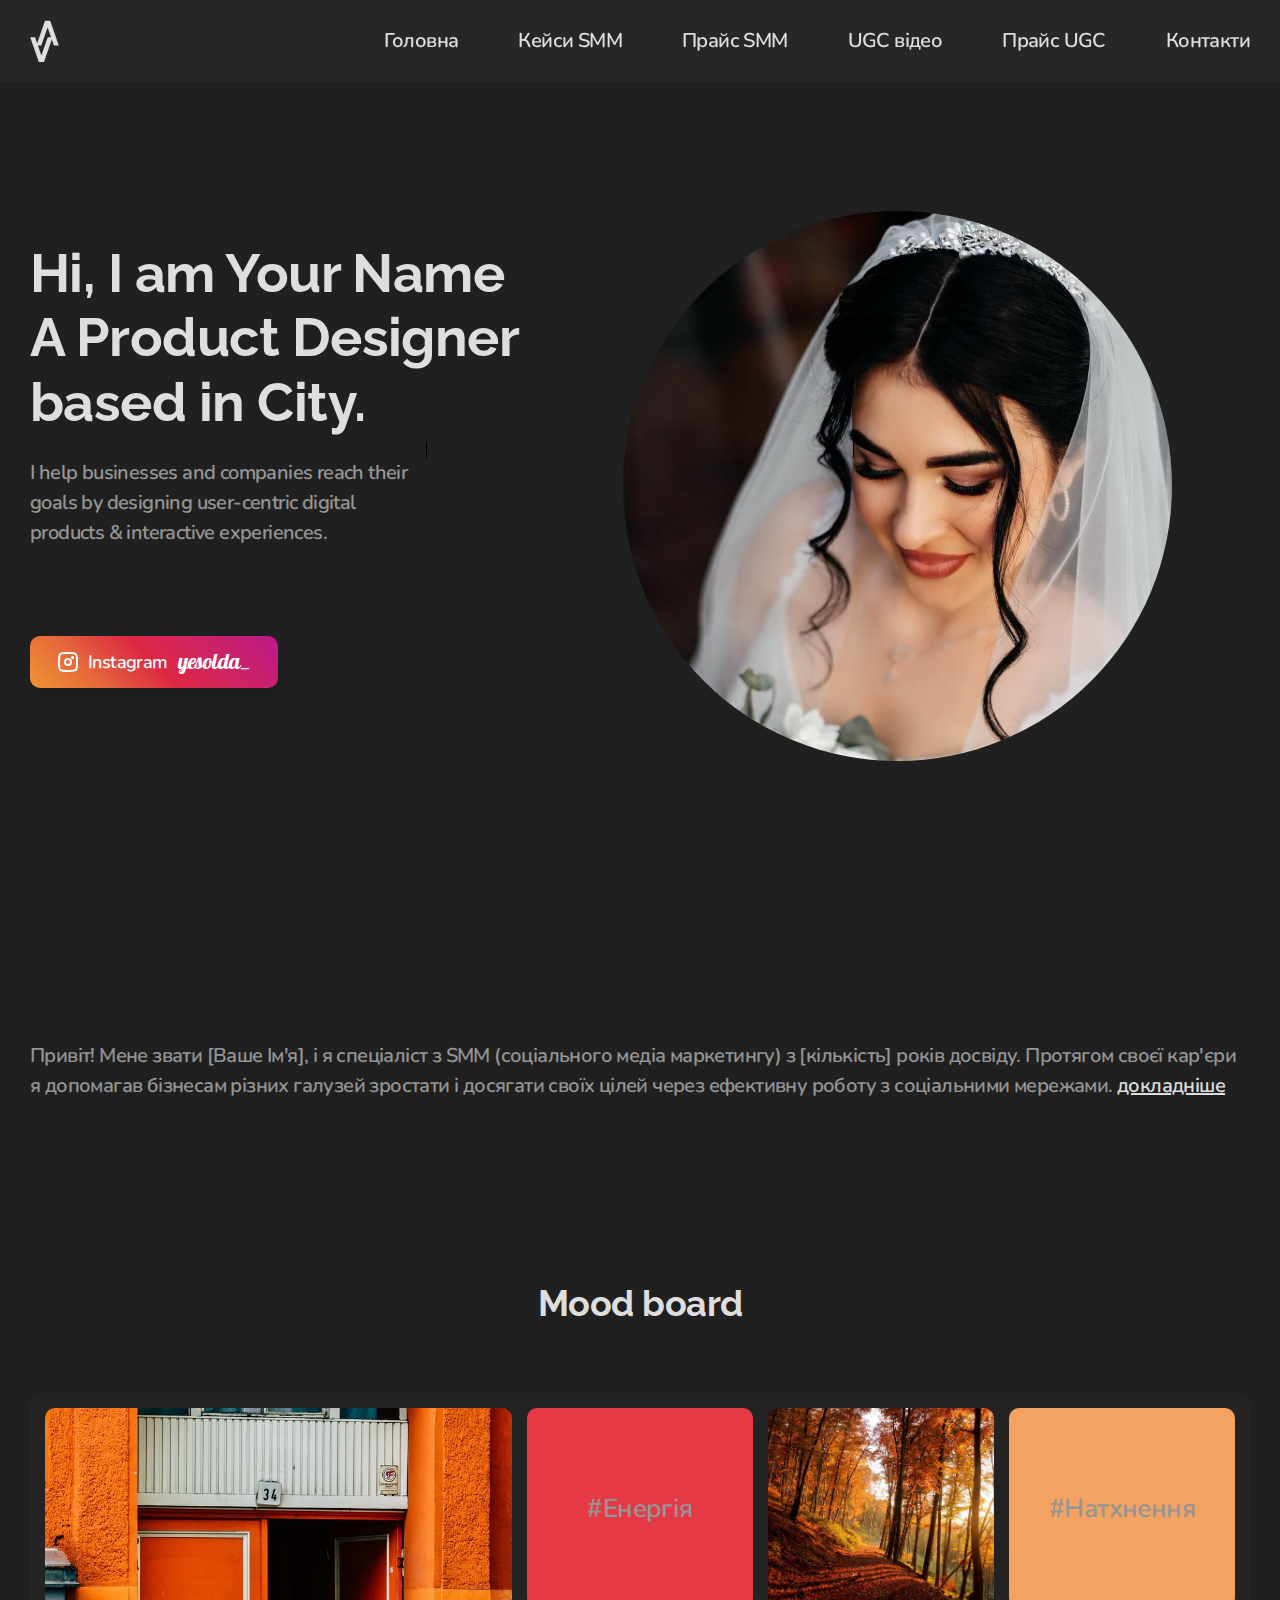
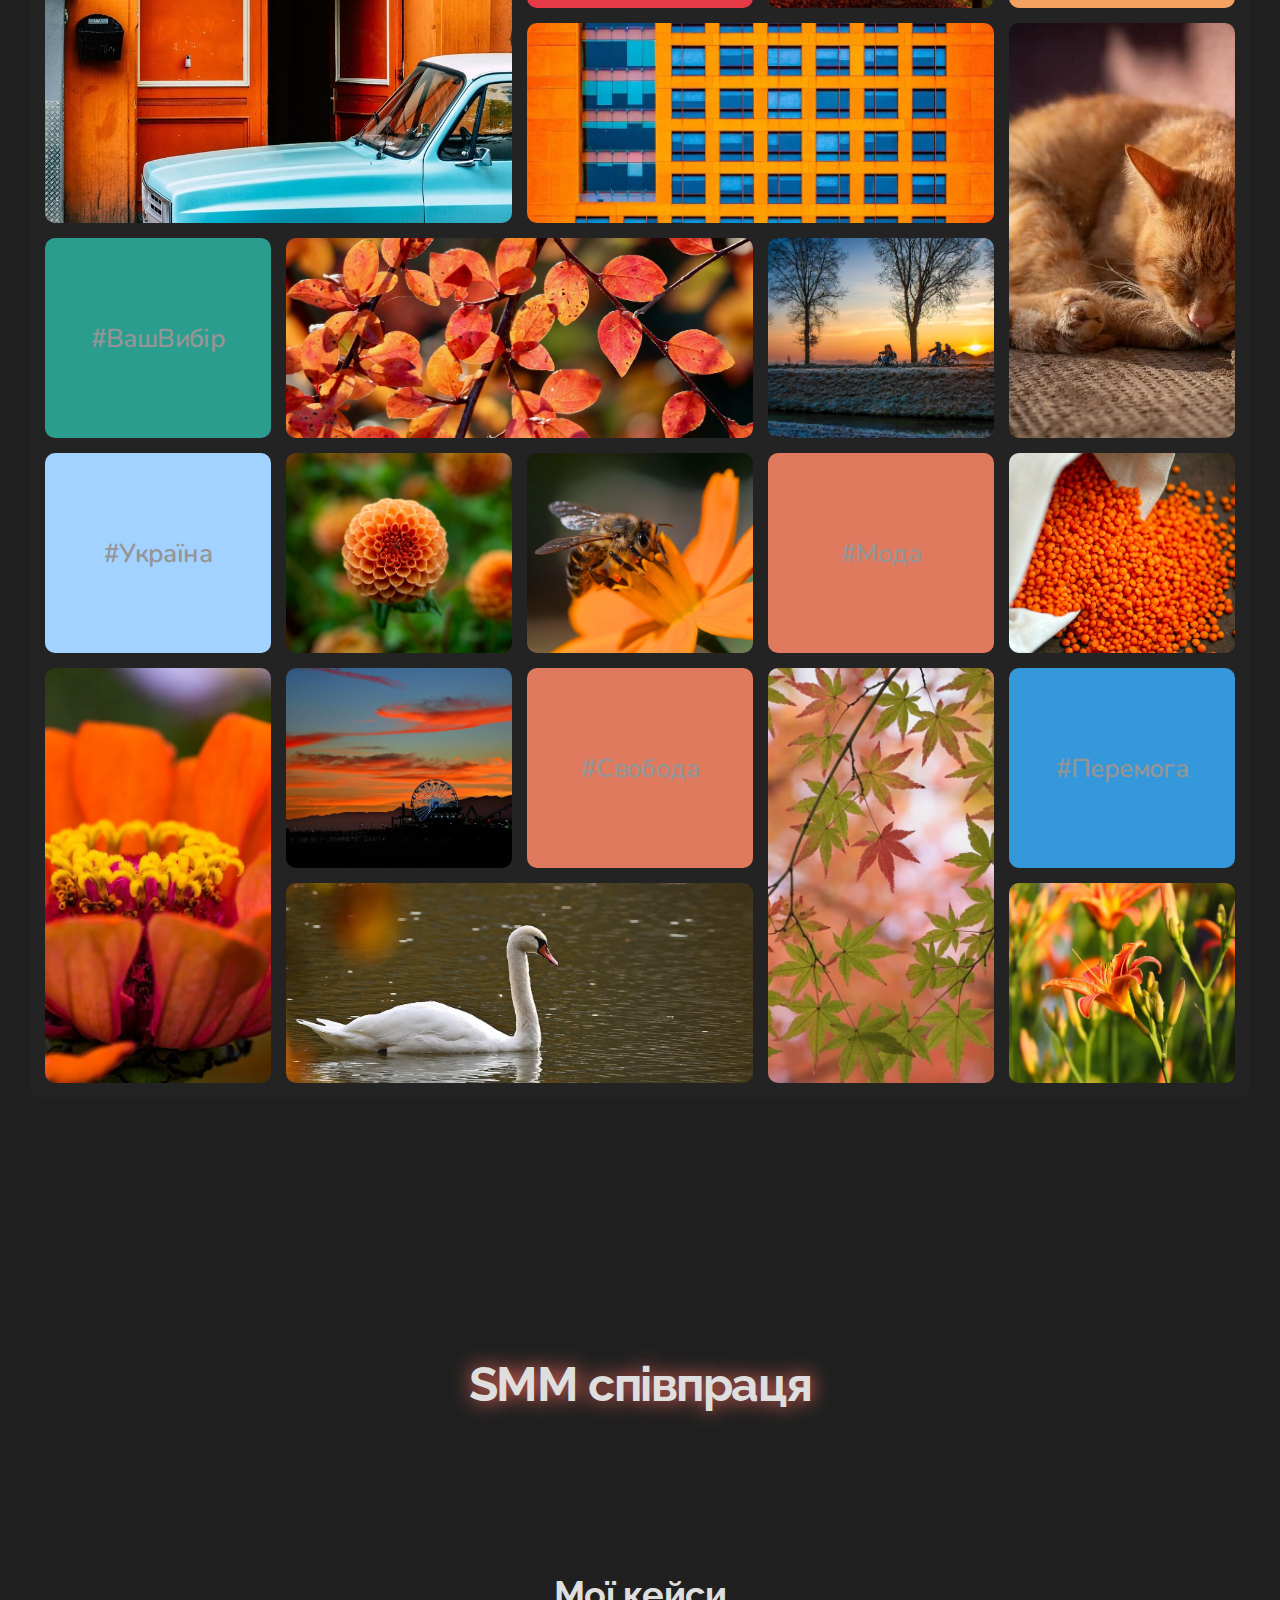
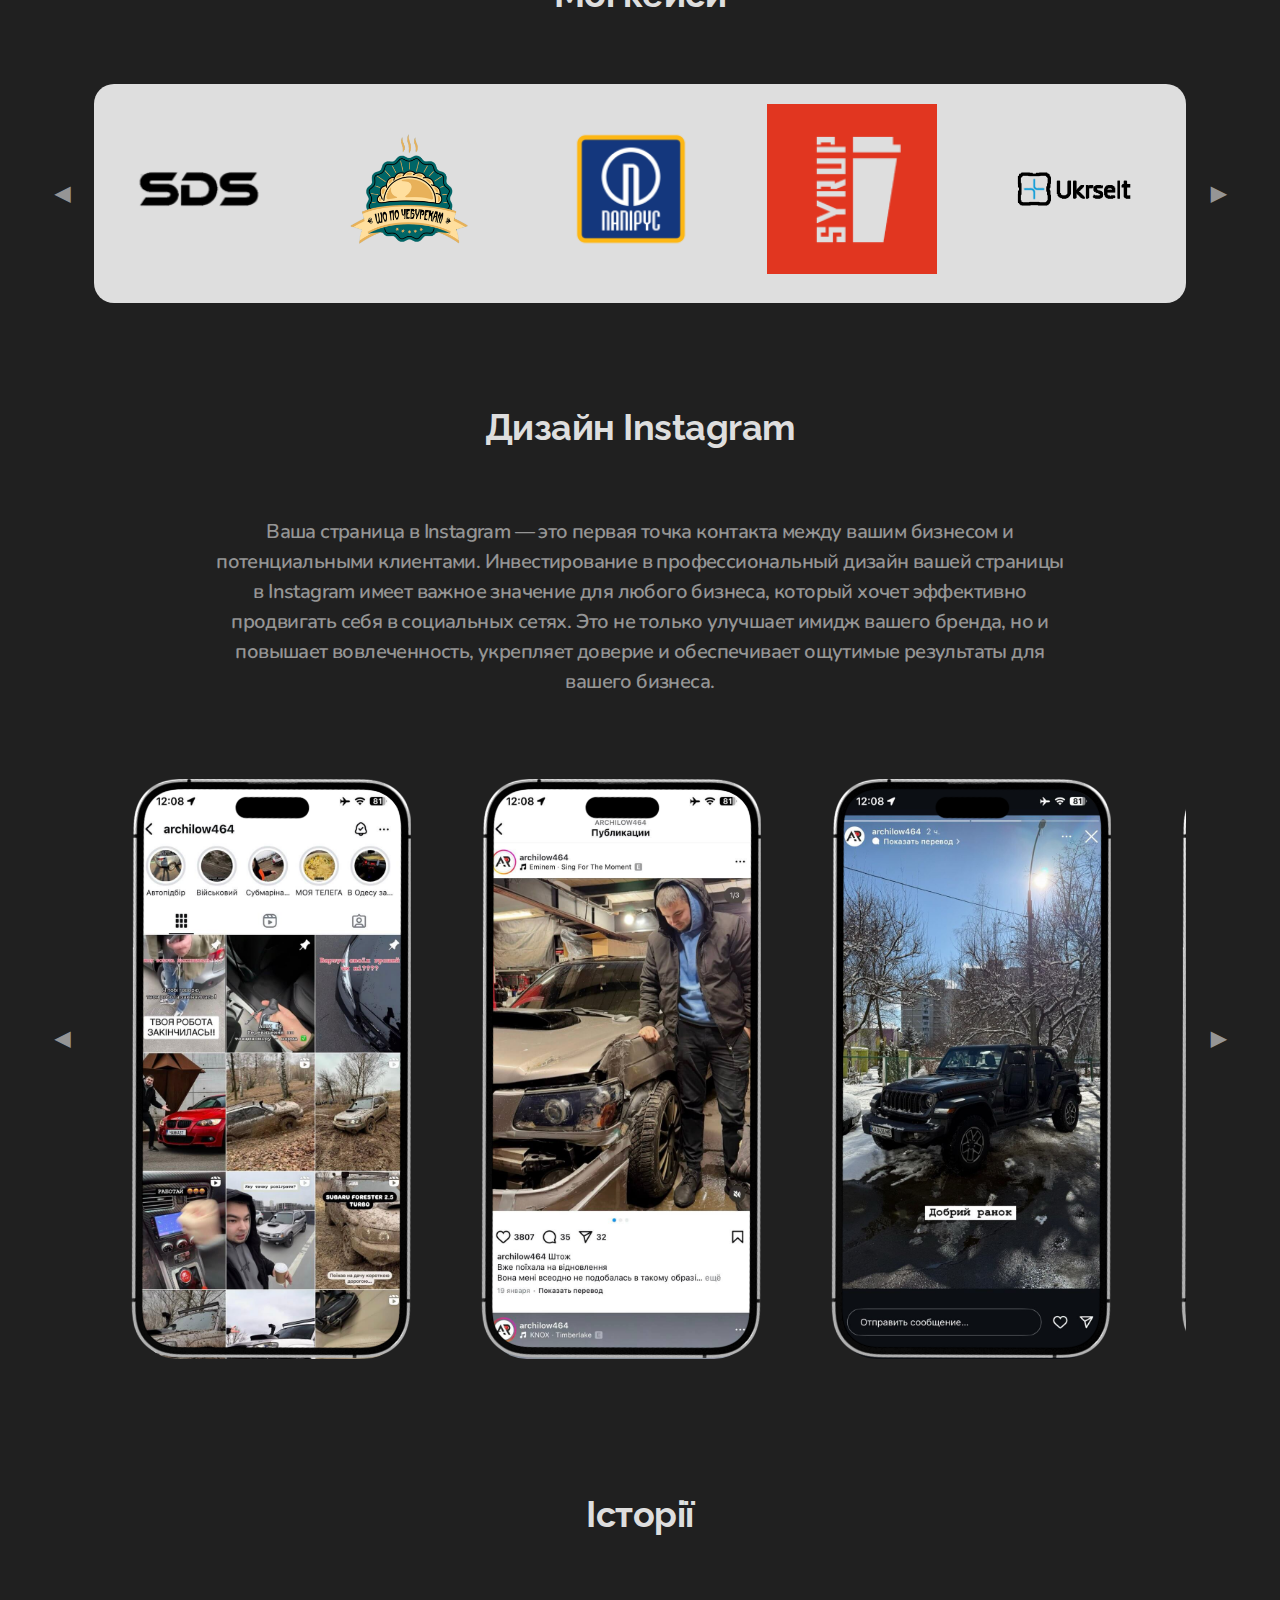
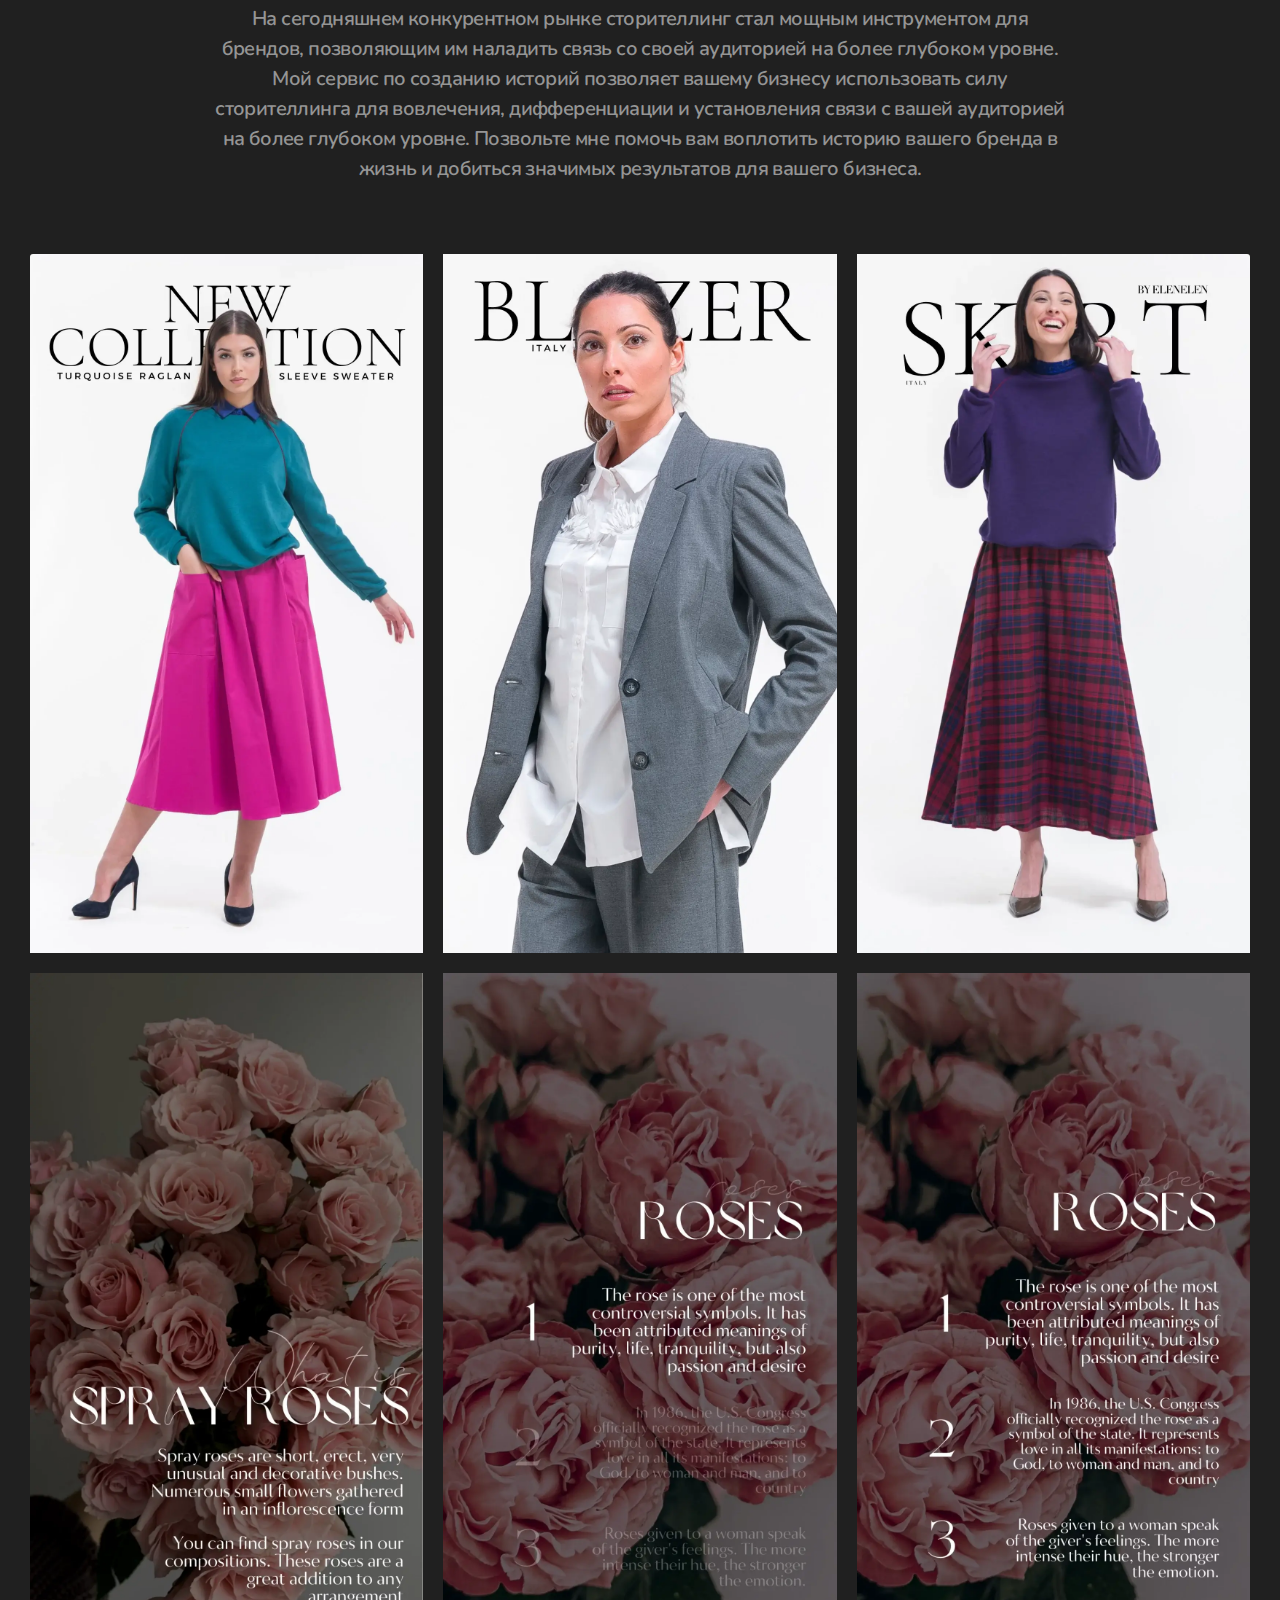
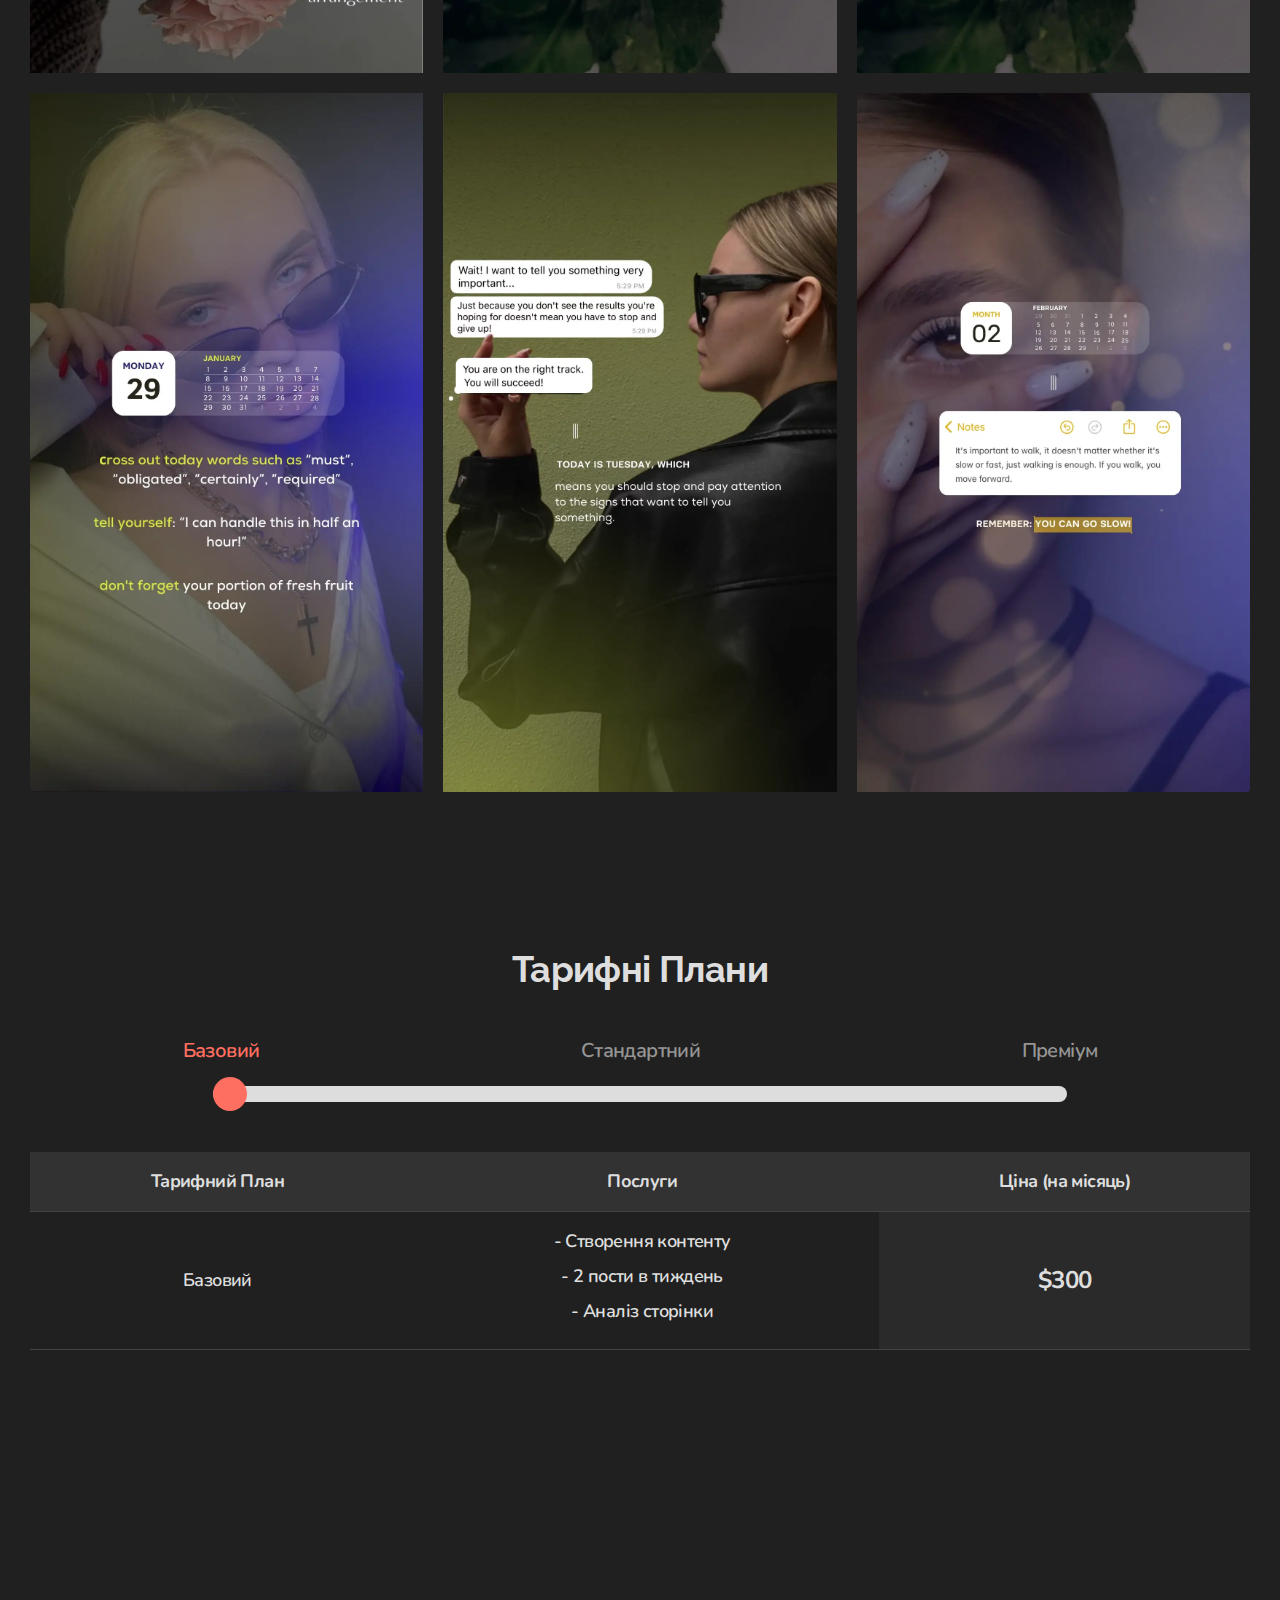
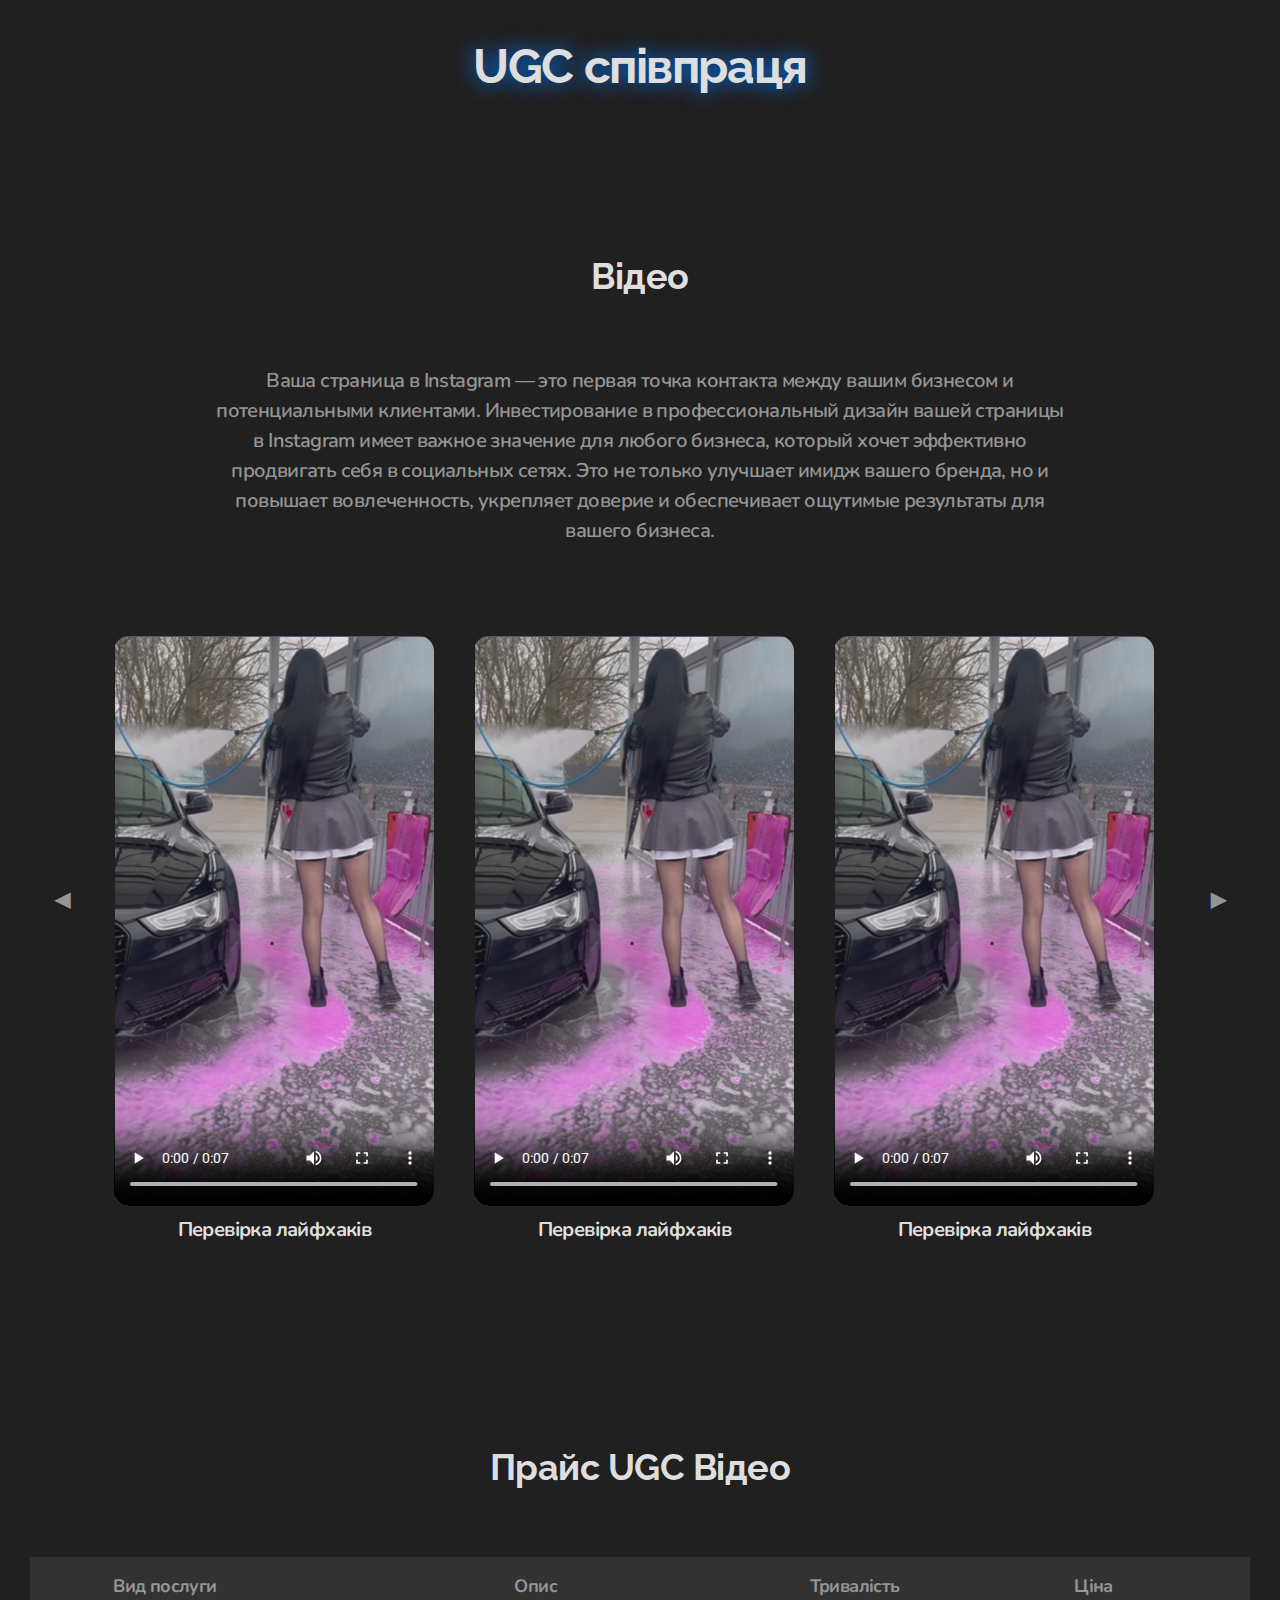
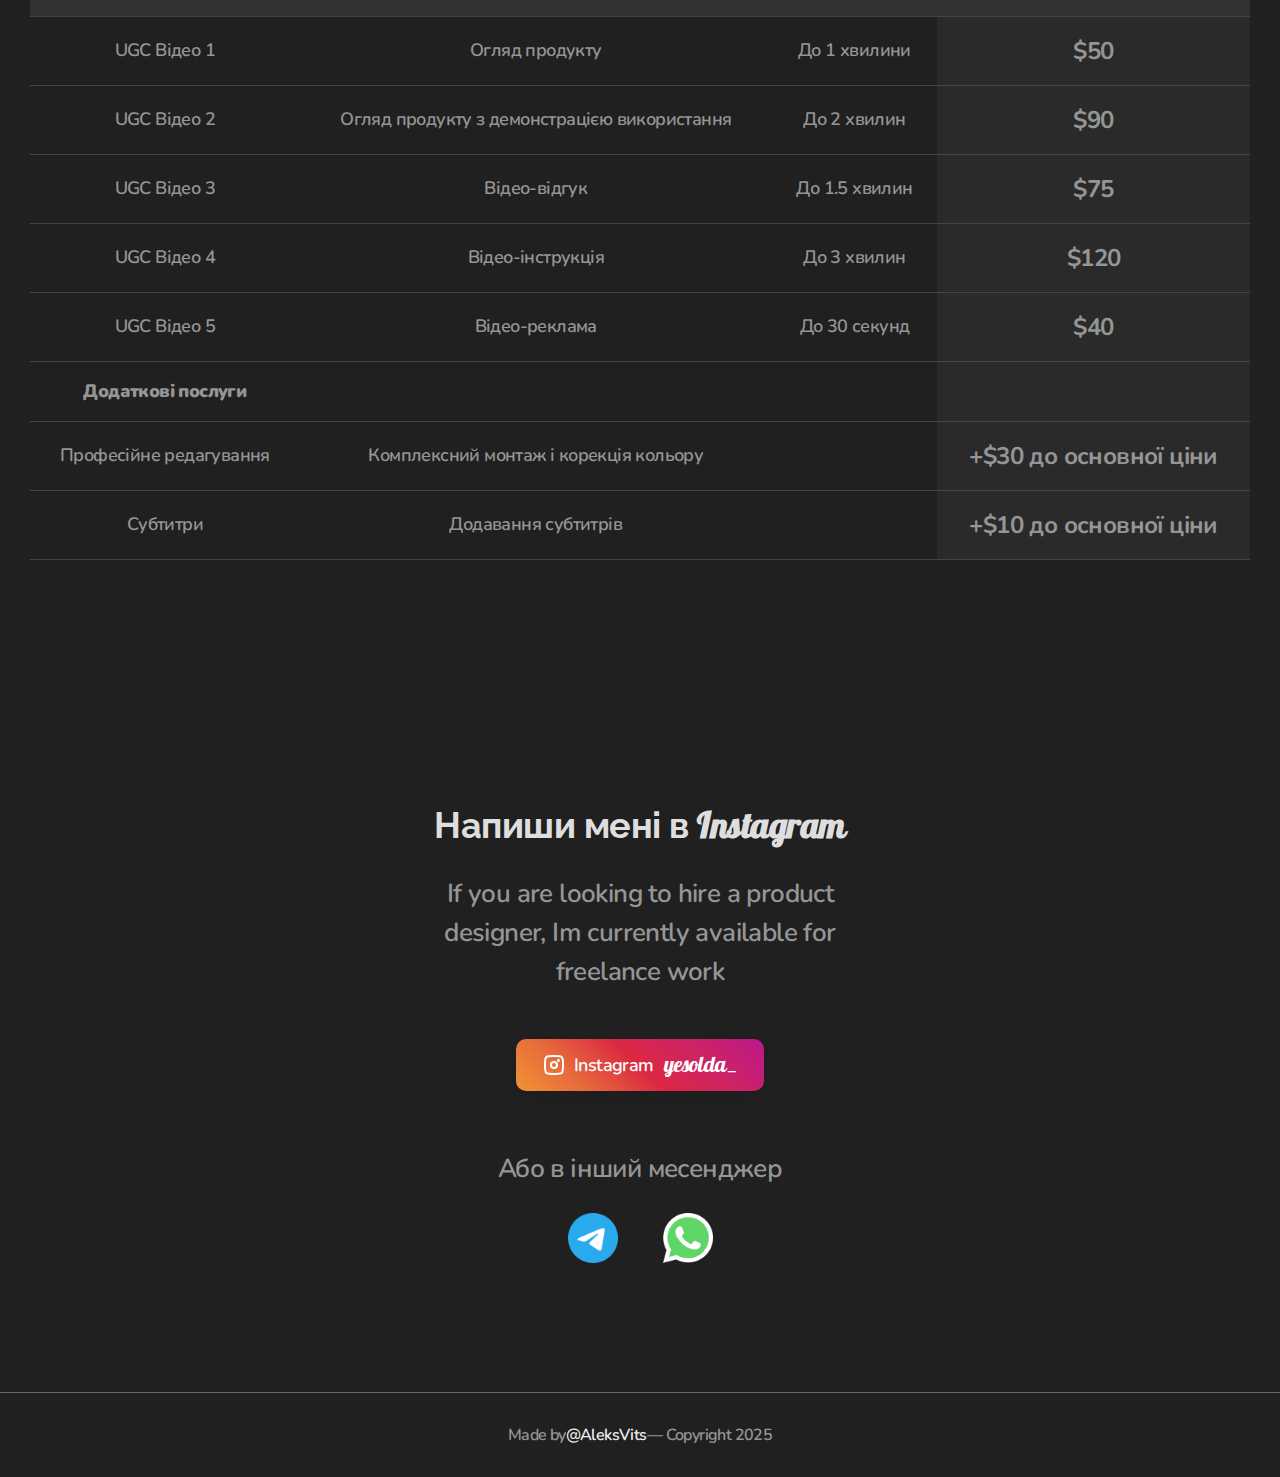
==== commit bfcf51fe: "111" ====
--- a/index.html
+++ b/index.html
@@ -97,10 +97,11 @@
   </section>
 
 
-<div class="Colorbord smm">
-  <p class="smm_ugc-text">SMM співпраця 🔥</p>
+
   <section class="Cases" id="CASE">
     <div class="container">
+      <div class="Colorbord">
+        <p class="smm_ugc-text smm">SMM співпраця</p>
       <h2 class="project__h2">Мої кейси</h2>
       <div class="case-wrapper">
         <button class="scroll-button-case left" id="case__scroll-left">&#9664;</button>
@@ -133,6 +134,7 @@
         <button class="scroll-button-case right" id="case__scroll-right">&#9654;</button>
       </div>
     </div>
+  </div>
   </section>
 
   <section class="gridOll">
@@ -338,8 +340,8 @@
 
 
 
-<div class="Colorbord ugc">
-  <h2 class="smm_ugc-text">UGC співпраця 📸</h2>
+<div class="Colorbord">
+  <h2 class="smm_ugc-text ugc">UGC співпраця</h2>
 
   <section class="Projects" id="VIDEO">
     <div class="container">
--- a/style.css
+++ b/style.css
@@ -27,33 +27,35 @@
 }
 
 .Colorbord {
-  position: relative;
-  z-index: 1;
-  overflow: hidden;
-  max-width: 1220px;
-  margin: 100px auto 0 auto;
-  border-radius: 20px;
+  text-align: center;
 }
 
 .smm{
-  box-shadow: 0 0 50px #ff6f61;
+  text-shadow: 0 0 20px #ff6f61;
+  transition: all 0.3s ease;
 }
 .ugc{
-  box-shadow: 0 0 50px #0077ff;
+  text-shadow: 0 0 20px #0077ff;
+  transition: all 0.3s ease;
+}
+
+.smm:hover{
+  transform: scale(1.3); /* Эффект при наведении */
+  
+}
+.ugc:hover{
+  transform: scale(1.3); /* Эффект при наведении */
 }
 
 .smm_ugc-text{
   font-family: "Raleway";
-  border-bottom-right-radius: 20px;
   font-weight: 700;
   font-size: 48px;
   letter-spacing: -0.03em;
   color: #dedede;
-  padding: 40px;
-  display: flex;
-  justify-content: center;
-}
-
+  display: inline-block;
+  margin: 250px auto 50px;
+}
 
 .container{
   max-width: 1250px;
@@ -115,6 +117,16 @@
     display: flex;
     gap: 30px;
     margin-left: 20px;
+  }
+
+  .smm_ugc-text{
+    font-size: 38px;
+  }
+}
+
+@media (max-width: 550px) {
+  .smm_ugc-text{
+    font-size: 30px;
   }
 }
 
@@ -244,17 +256,17 @@
 .workText{
   margin-top: 280px;
 }
+
 .accordion-content {
   max-height: 0;
   overflow: hidden;
   transition: max-height 0.6s ease;
-  background-color: #202020; /* Цвет фона гармошки */
   color: #DEDEDE;
   transition: 0.5s;
 }
 
 .accordion-content.open {
-  max-height: 1500px; /* Здесь можно задать максимальную высоту раскрытой гармошки */
+  /* max-height: 100px; */
   transition: 1s;
 }
 
@@ -311,7 +323,7 @@
   position: absolute;
   left: 0;
   font-size: 24px;
-  top: 0;
+  top: 18px;
 }
 
 /* Адаптивні стилі для малих екранів */
@@ -562,7 +574,7 @@
 
 .photo-item {
   flex: 0 0 auto;
-  margin: 20px;
+  margin: 22px;
   margin-left: 38px;
   width: 100%; /* Теперь фото займет всю доступную ширину */
   max-width: 290px; /* Максимальная ширина, чтобы на ПК не было слишком больших фото */
@@ -1000,12 +1012,8 @@
 
 .pricing-table-wrapper{
   display: flex;
-  justify-content: center;
-  align-items: center;
-  width: 100%;
+  margin: 30px auto 30px;
   height: auto;
-  margin-top: 30px;
-  margin-bottom: 20px;
 }
 
 .slider-btn {
@@ -1377,6 +1385,10 @@
     justify-content: center;
     margin-top: 10px;
 }
+
+.workText{
+  margin-top: 140px;
+}
 }
 
 @media (max-width: 880px){
@@ -1448,19 +1460,20 @@
 
   .header__nav {
     position: absolute;
-    top: 100%;
-    left: 0;
-    width: 100%;
-    background: rgba(50, 50, 50, 0.9);
+    top: 80px;
+    right: 0;
+    width: 220px;
+    background: #3232326a;
     display: flex;
-    flex-direction: row;
+    flex-direction: column;
     justify-content: center;
-    gap: 20px;
+    align-items: center;
     padding: 7px 0;
     opacity: 0;
-    transform: translateY(-10px);
+    transform: translateY(-50px);
     pointer-events: none;
-    transition: opacity 0.4s ease, transform 0.4s ease;
+    transition: opacity 0.3s ease, transform 0.3s ease;
+    border-bottom-left-radius: 20px;
   }
 
   .header--mobile .header__nav {
@@ -1502,6 +1515,7 @@
     line-height: 1.5;
     letter-spacing: -0.03em;
   }
+
 }
 
 @media (max-width: 500px){
@@ -1524,6 +1538,8 @@
     width: auto;
     padding: 0 auto;
   }
+
+
 }
 
 
@@ -1538,7 +1554,7 @@
 }
 
 .accordion-content.open {
-  max-height: 600px; /* Задай нужную высоту */
+  max-height: 1200px; /* Задай нужную высоту */
 }
 
 .accordion-button {
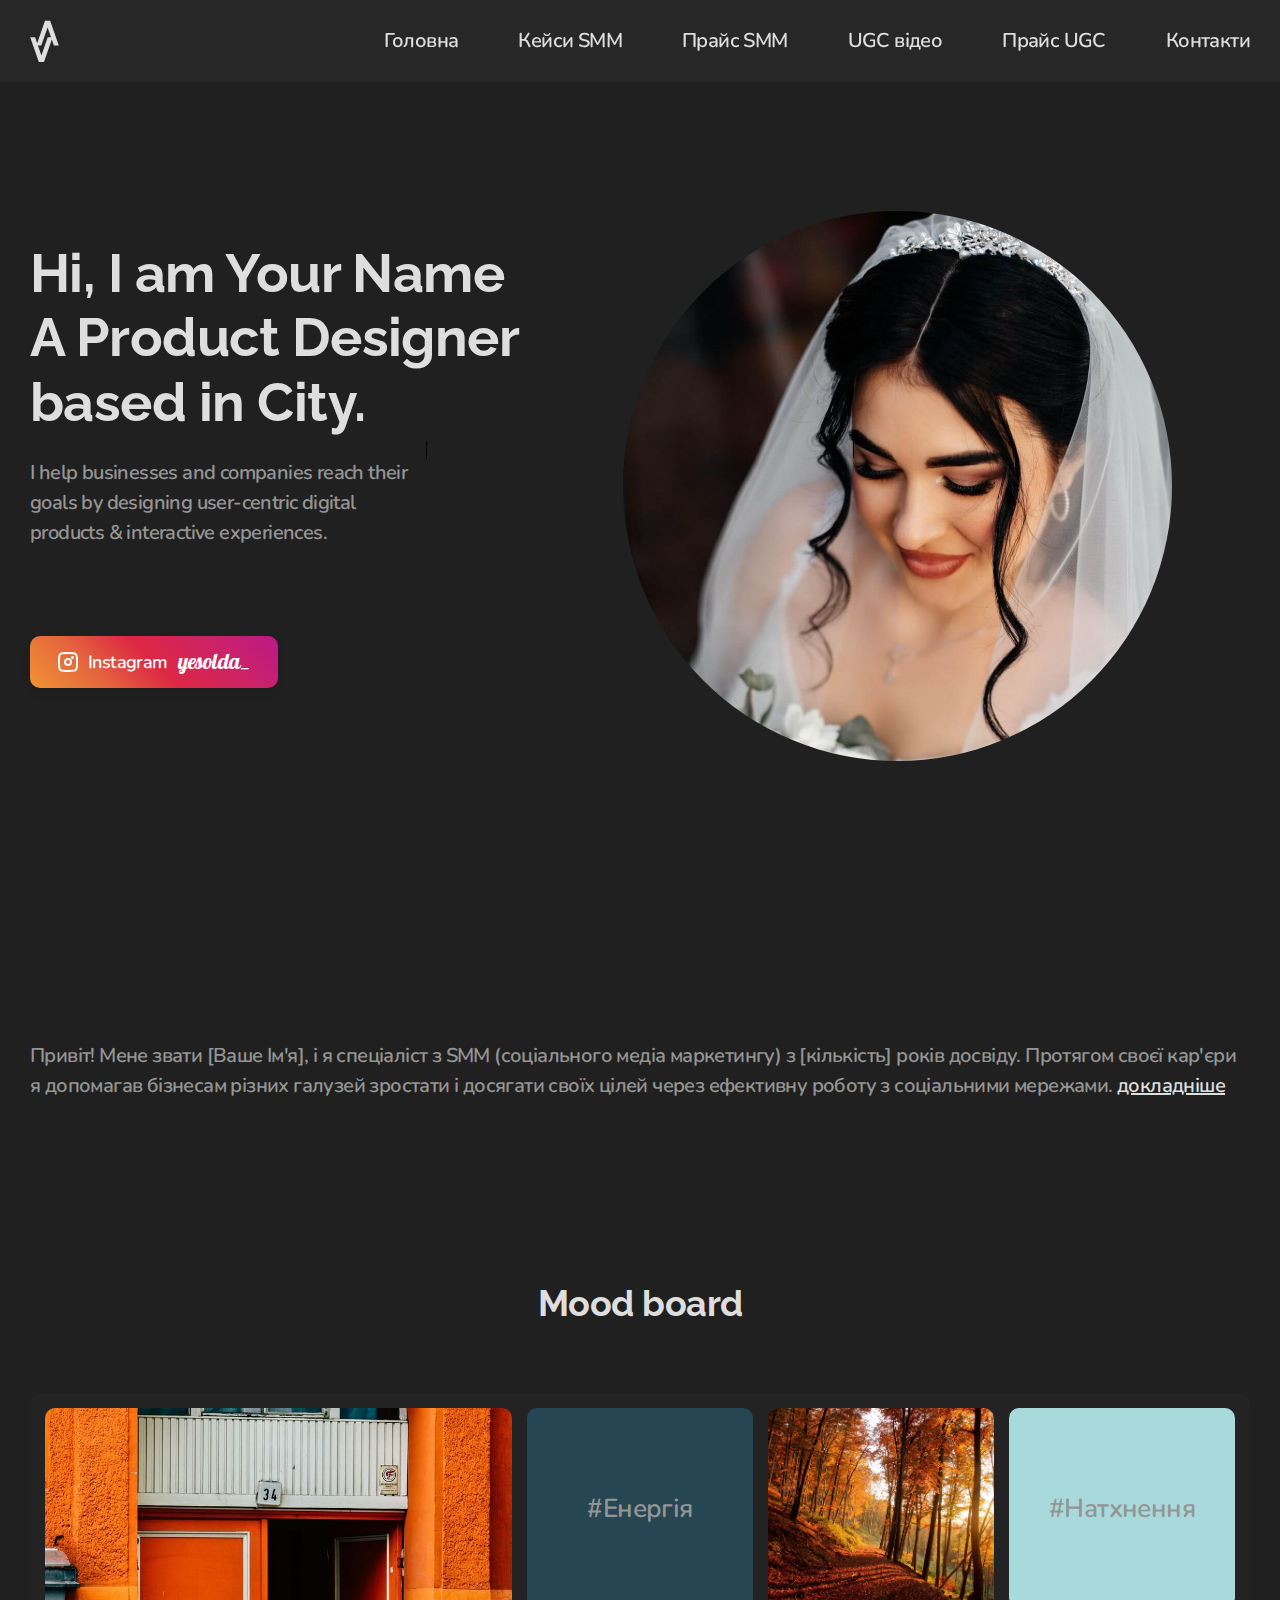
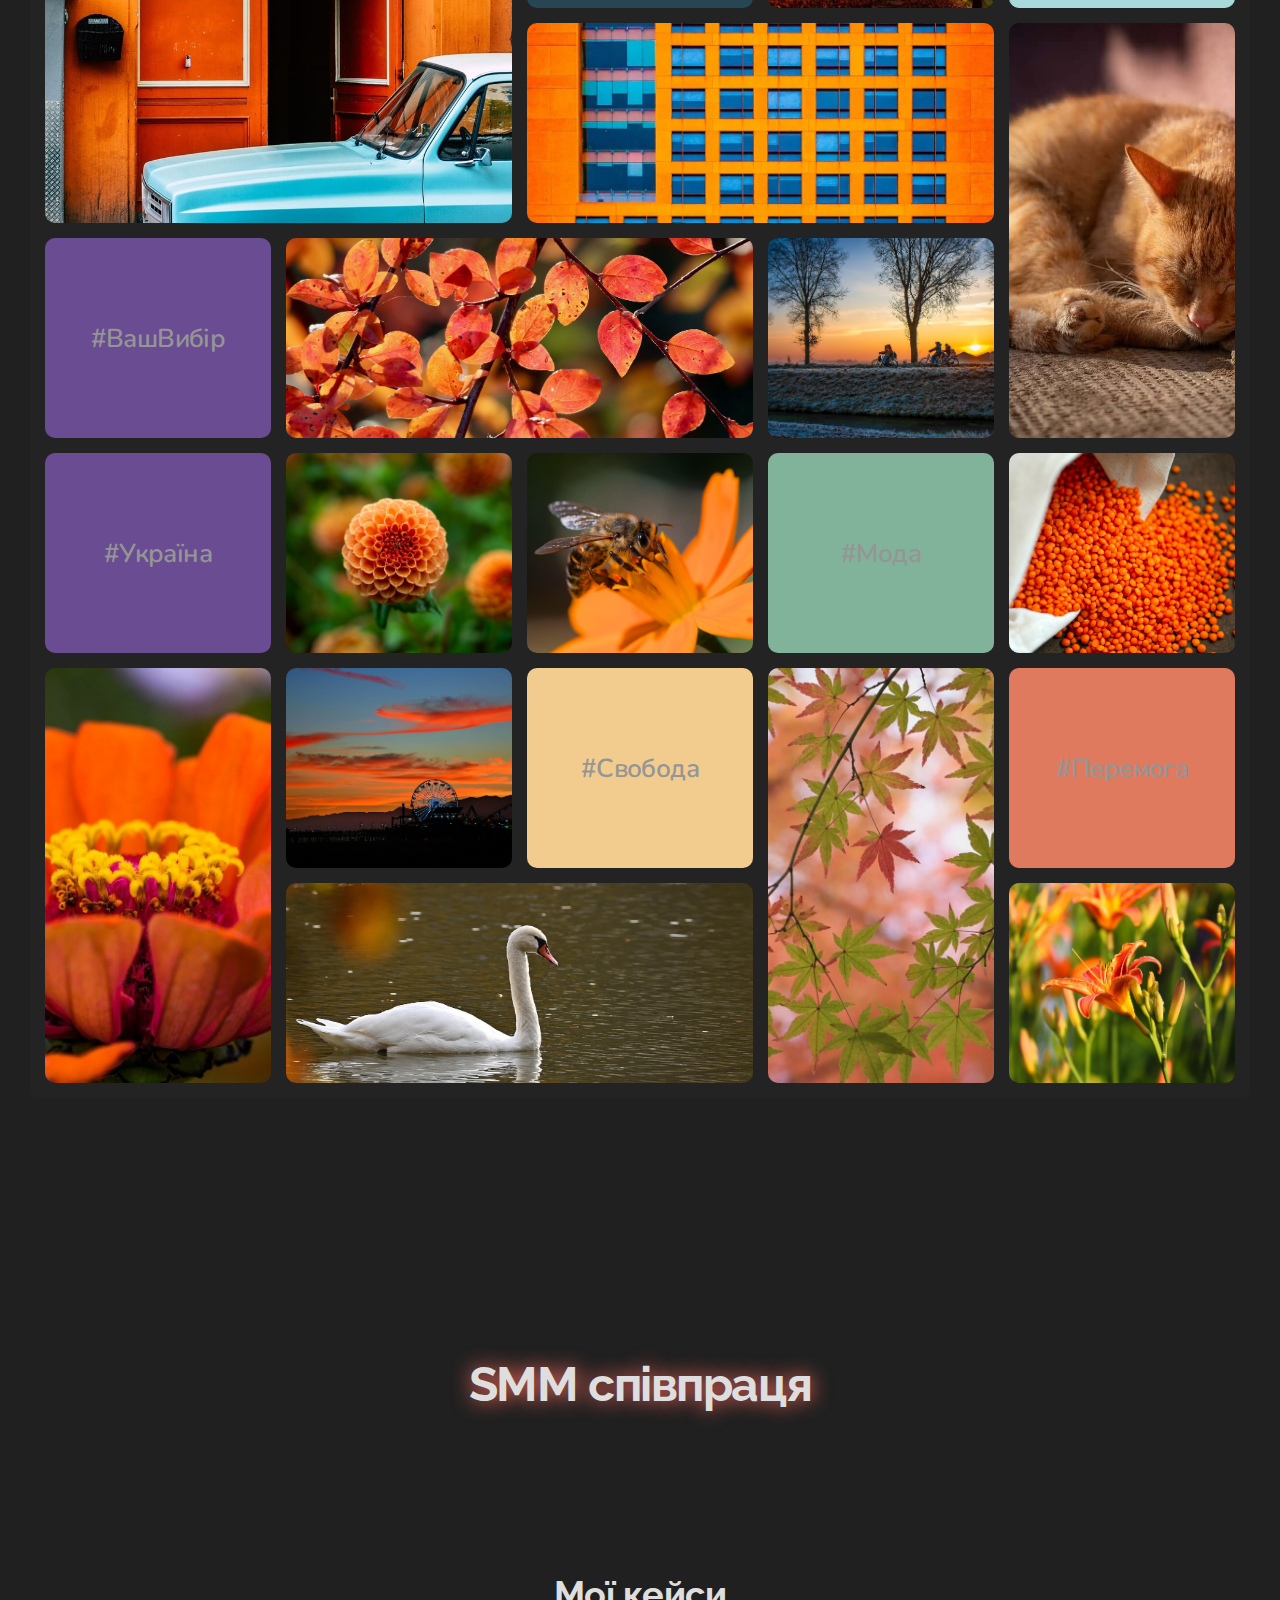
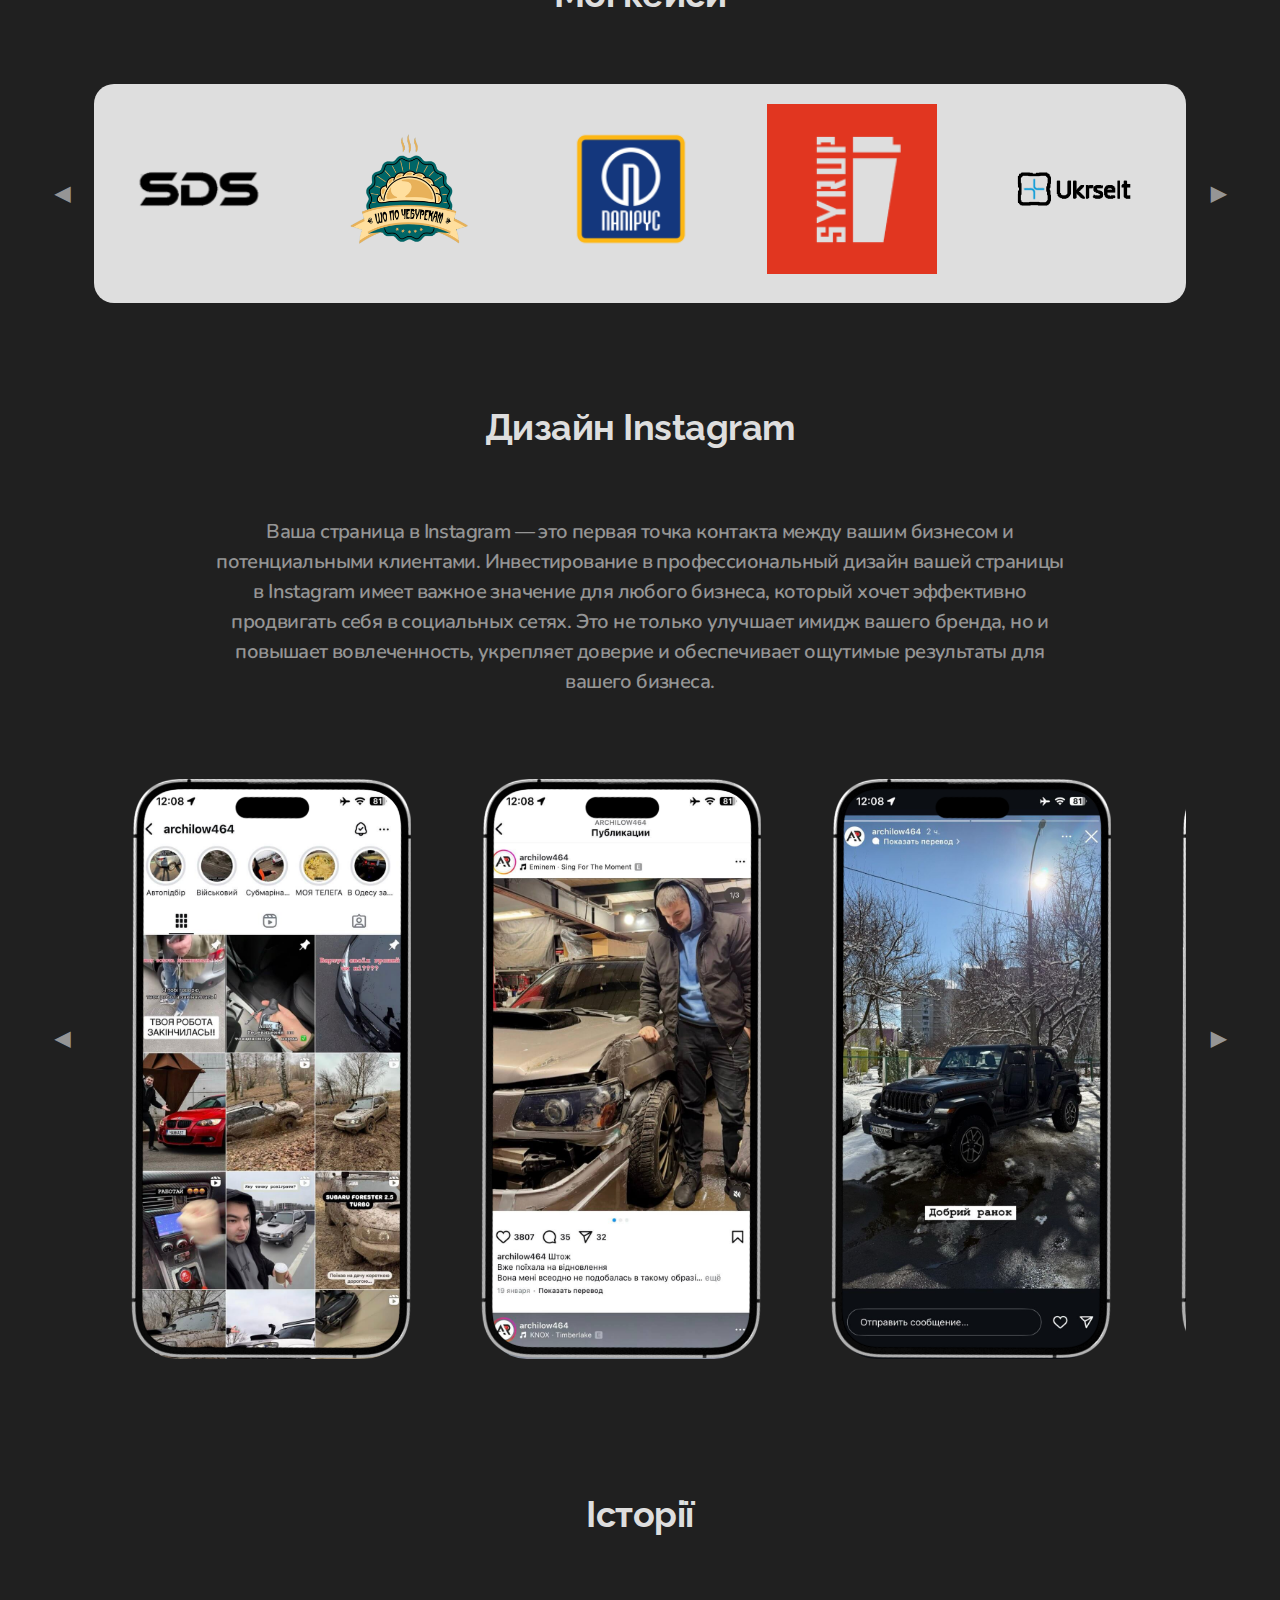
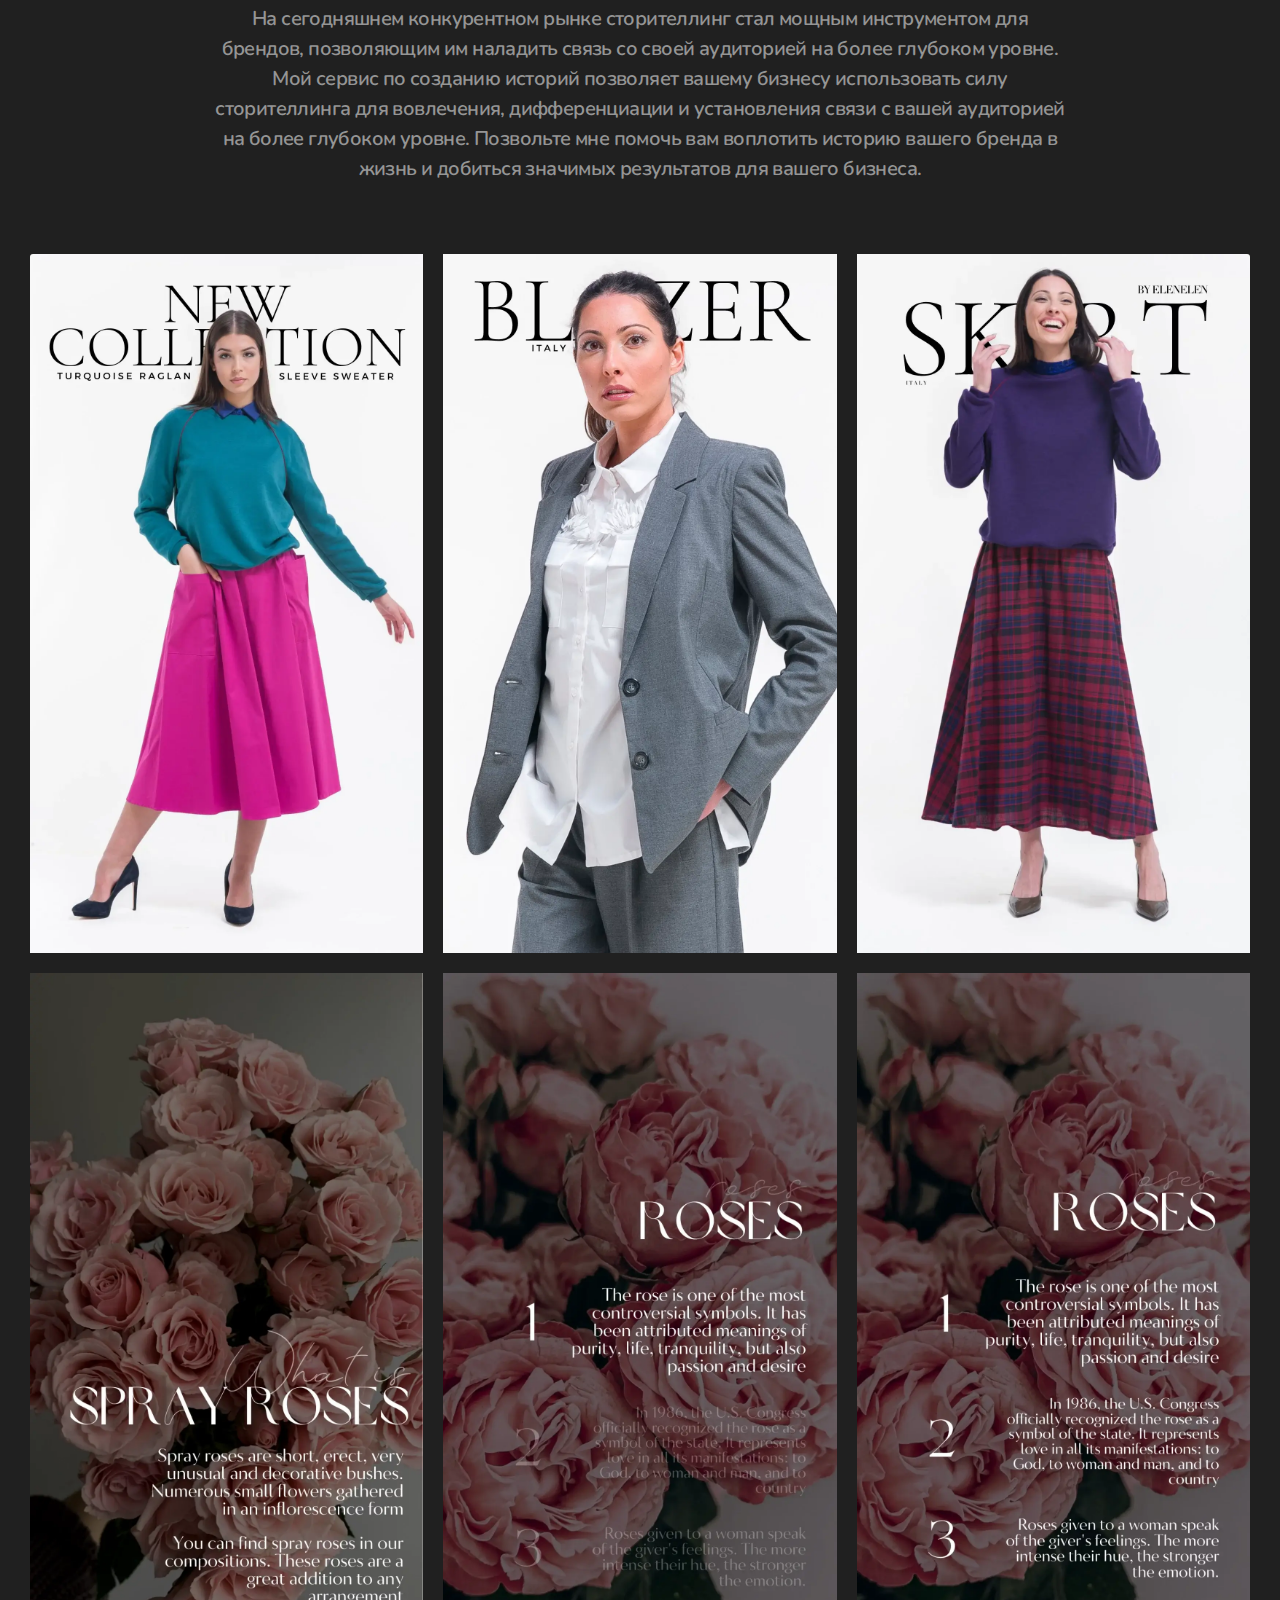
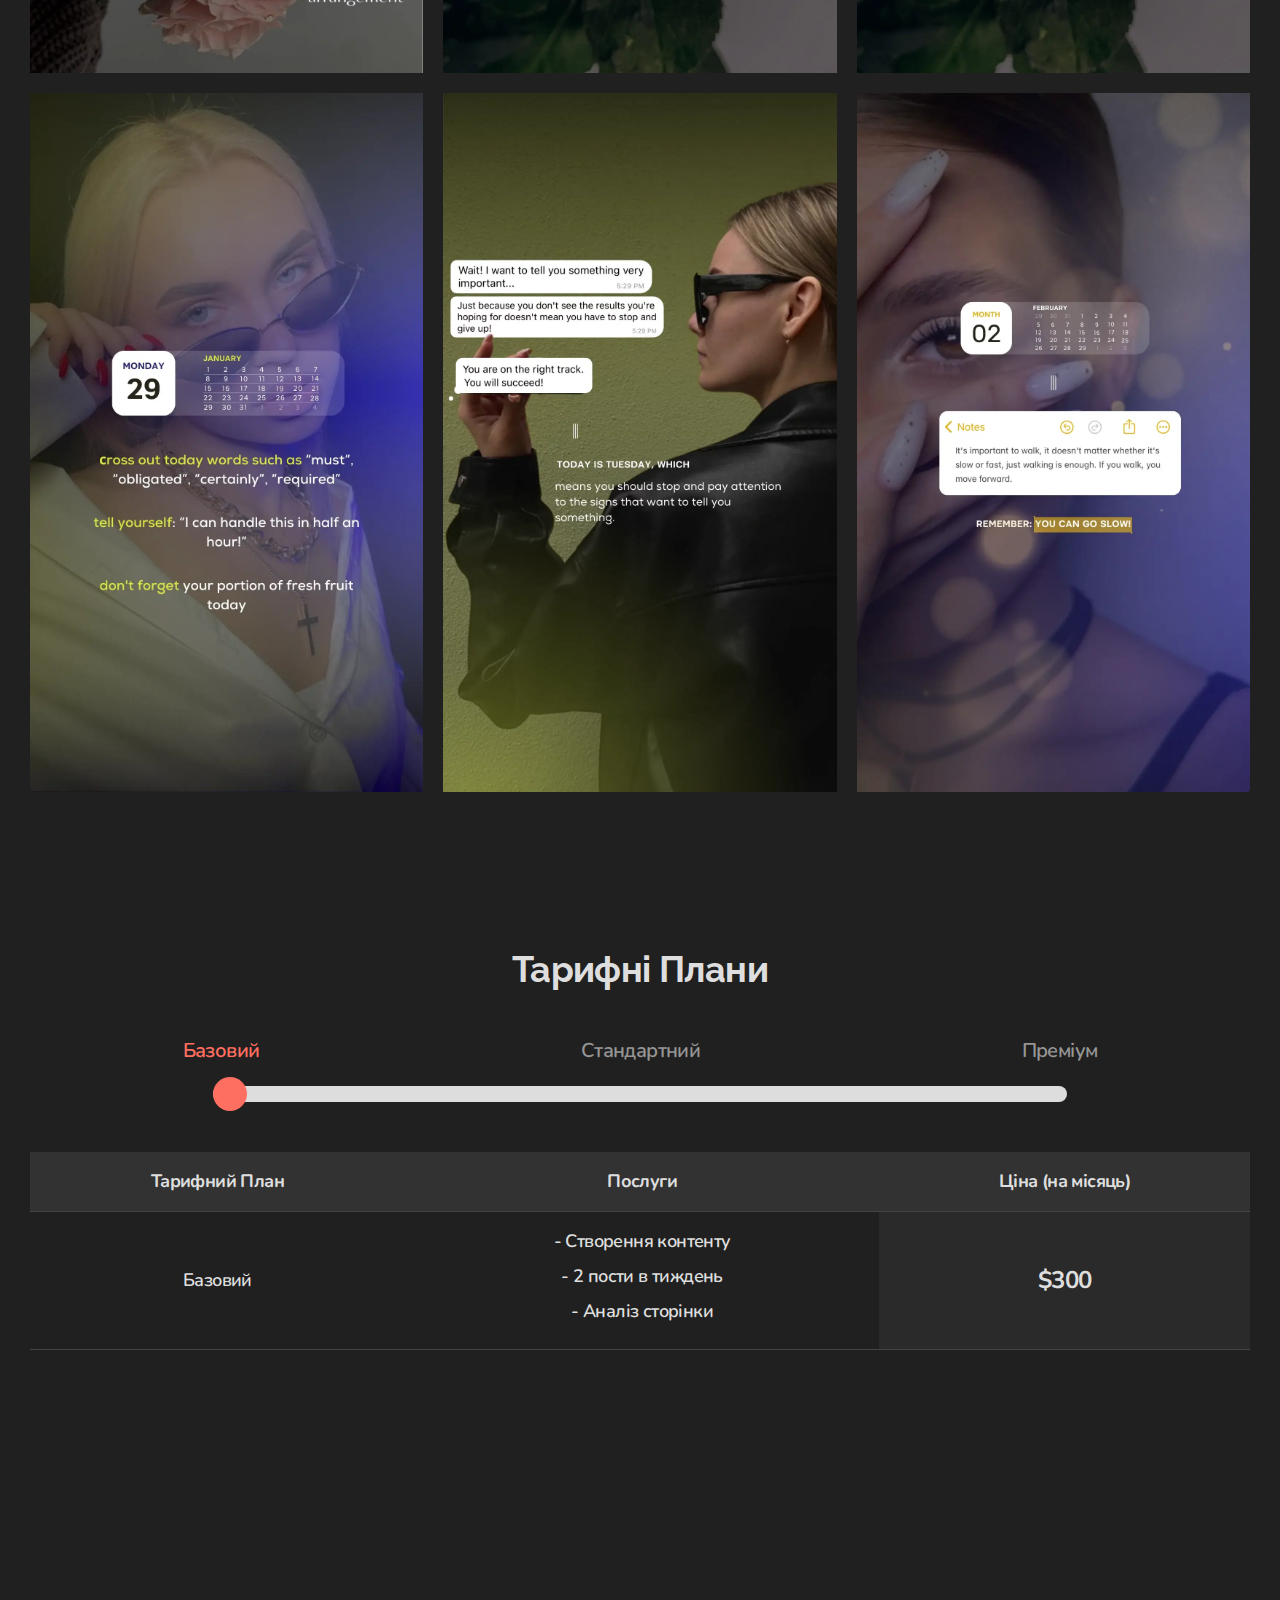
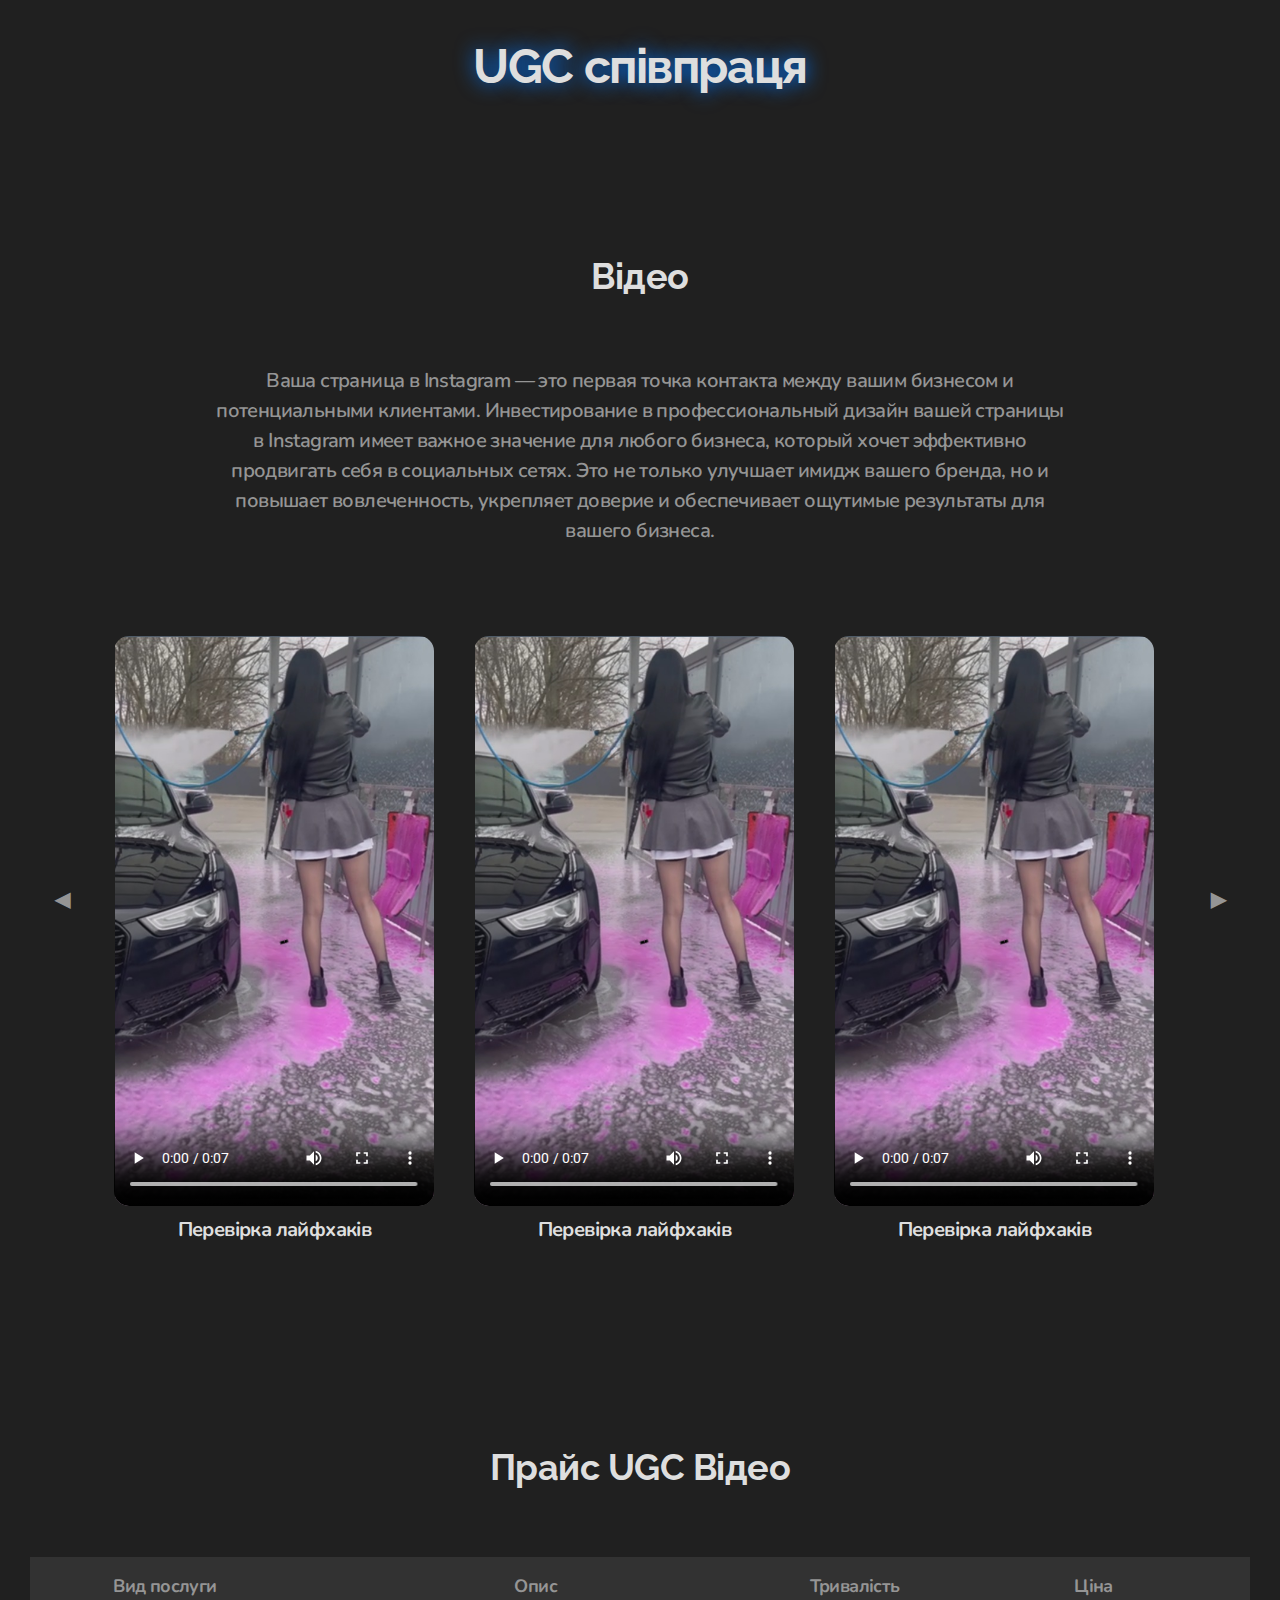
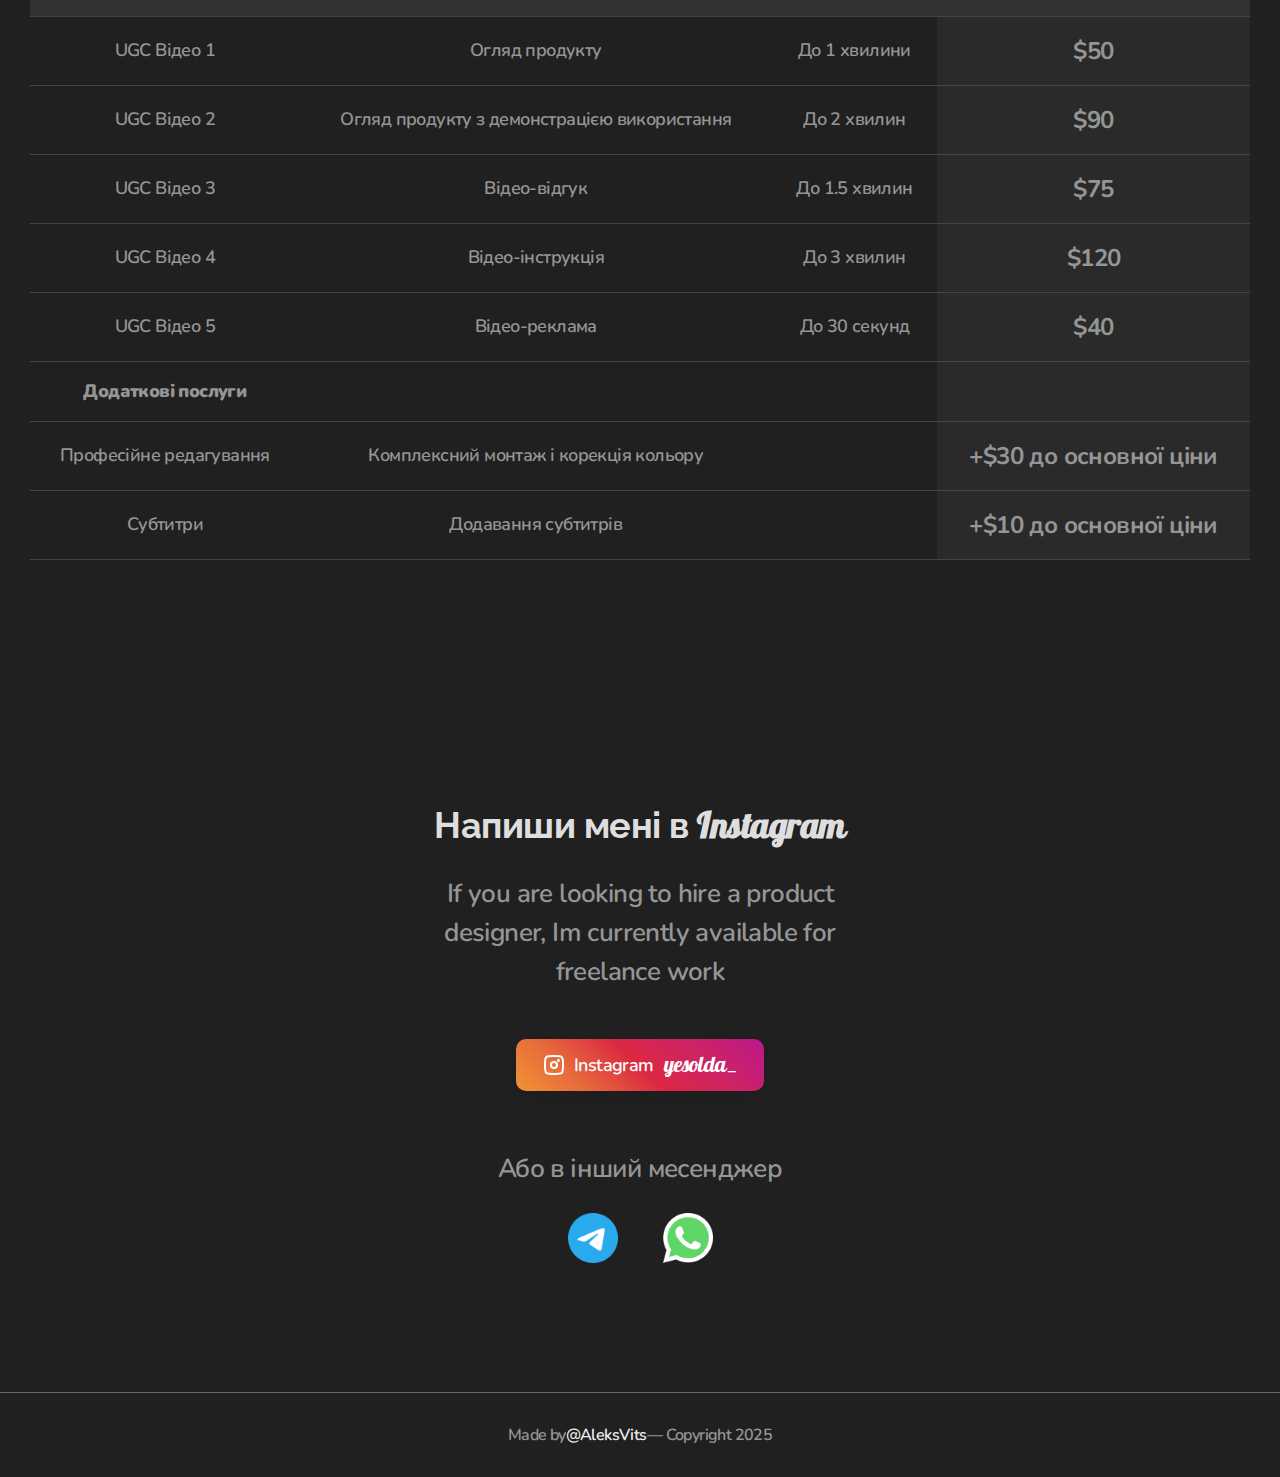
==== commit fe73e40e: "rhfq" ====
--- a/index.html
+++ b/index.html
@@ -96,8 +96,6 @@
     </div>
   </section>
 
-
-
   <section class="Cases" id="CASE">
     <div class="container">
       <div class="Colorbord">
@@ -143,7 +141,6 @@
       <p class="stopies__text">
         Ваша страница в Instagram — это первая точка контакта между вашим бизнесом и потенциальными клиентами. Инвестирование в профессиональный дизайн вашей страницы в Instagram имеет важное значение для любого бизнеса, который хочет эффективно продвигать себя в социальных сетях. Это не только улучшает имидж вашего бренда, но и повышает вовлеченность, укрепляет доверие и обеспечивает ощутимые результаты для вашего бизнеса.
       </p>
-
           <div class="photo-wrapper">
             <button class="scroll-button left" id="scroll-left-photo">&#9664;</button>
             <div class="photo-container" id="photo-container">
@@ -338,8 +335,6 @@
   </section>
 </div>
 
-
-
 <div class="Colorbord">
   <h2 class="smm_ugc-text ugc">UGC співпраця</h2>
 
@@ -360,35 +355,30 @@
             <video class="vid" loop controls playsinline preload="auto" poster="video/kadr.jpg" id="video1">
               <source src="video/test.mp4" type="video/mp4">
             </video>
-            <!-- <img class="iphone" src="images/iphone.png"> -->
             <h4 class="nameVideo">Перевірка лайфхаків</h4>  
           </div>
           <div class="video-item">
             <video class="vid" loop controls playsinline preload="auto" poster="video/kadr.jpg" id="video1">
               <source src="video/test.mp4" type="video/mp4">
             </video>
-            <!-- <img class="iphone" src="images/iphone.png"> -->
             <h4 class="nameVideo">Перевірка лайфхаків</h4>  
           </div>
           <div class="video-item">
             <video class="vid" loop controls playsinline preload="auto" poster="video/kadr.jpg" id="video1">
               <source src="video/test.mp4" type="video/mp4">
             </video>
-            <!-- <img class="iphone" src="images/iphone.png"> -->
             <h4 class="nameVideo">Перевірка лайфхаків</h4>  
           </div>
           <div class="video-item">
             <video class="vid" loop controls playsinline preload="auto" poster="video/kadr.jpg" id="video1">
               <source src="video/test.mp4" type="video/mp4">
             </video>
-            <!-- <img class="iphone" src="images/iphone.png"> -->
             <h4 class="nameVideo">Перевірка лайфхаків</h4>  
           </div>
           <div class="video-item">
             <video class="vid" loop controls playsinline preload="auto" poster="video/kadr.jpg" id="video1">
               <source src="video/test.mp4" type="video/mp4">
             </video>
-            <!-- <img class="iphone" src="images/iphone.png"> -->
             <h4 class="nameVideo">Перевірка лайфхаків</h4>  
           </div>
         </div>
@@ -469,7 +459,6 @@
     </div>
   </section>
 </div>
-
 
   <section class="contact" id="CONTACT">
     <div class="container contact__container">
--- a/style.css
+++ b/style.css
@@ -95,39 +95,6 @@
   letter-spacing: -0.03em;
   display: flex;
   gap: 60px;
-}
-
-@media (max-width: 1000px) {
-  .header__nav {
-    display: flex;
-    gap: 30px;
-  }
-  .header__link {
-    text-decoration: none;
-    display: flex;
-    align-items: center;
-    font-weight: 600;
-    font-size: 10px;
-    line-height: 1.5;
-    letter-spacing: -0.03em;
-  }
-}
-@media (max-width: 880px) {
-  .header__nav {
-    display: flex;
-    gap: 30px;
-    margin-left: 20px;
-  }
-
-  .smm_ugc-text{
-    font-size: 38px;
-  }
-}
-
-@media (max-width: 550px) {
-  .smm_ugc-text{
-    font-size: 30px;
-  }
 }
 
 .header__link {
@@ -228,29 +195,6 @@
 
 
 /* Скрол стрелка!!! */
-.works__btn{
-  margin-top: 145px;
-  font-size: 16px;
-  line-height: 16px;
-  letter-spacing: 1.5px;
-  background-color: transparent;
-  display: inline-flex;
-  align-items: center;
-  gap: 26px;
-  /* opacity: 0.8; */
-  transition: all 0.5s ease; /* Время и тип анимации */
-}
-
-.works__btn:hover{
-  /* opacity: 1; */
-  /* text-decoration: underline; */
-  transform: scale(1.2); /* Эффект при наведении */
-}
-
-.works__btn::before{
-  content: url('images/arrow.svg');
-}
-
 /* Про мене */
 
 .workText{
@@ -258,16 +202,22 @@
 }
 
 .accordion-content {
+  font-size: 20px;
   max-height: 0;
   overflow: hidden;
-  transition: max-height 0.6s ease;
+  transition: max-height 0.5s ease-out;
+  padding: 0 10px;
+}
+
+.accordion-content.open {
+  max-height: 1200px; /* Задай нужную высоту */
+  transition: 1s;
+}
+
+.accordion-button {
   color: #DEDEDE;
-  transition: 0.5s;
-}
-
-.accordion-content.open {
-  /* max-height: 100px; */
-  transition: 1s;
+  cursor: pointer;
+  text-decoration: underline;
 }
 
 /* Загальні стилі для контейнера */
@@ -324,27 +274,6 @@
   left: 0;
   font-size: 24px;
   top: 18px;
-}
-
-/* Адаптивні стилі для малих екранів */
-@media (max-width: 768px) {
-  .about-me h2 {
-      font-size: 28px;
-  }
-
-  .accordion-content h3 {
-      font-size: 24px;
-  }
-
-  .accordion-content p, .accordion-content ul li {
-      font-size: 16px;
-  }
-}
-
-@media (max-width: 500px) {
-  .accordion-content {
-    margin-bottom: 10px;
-  }
 }
 
 /* Кейси */
@@ -370,7 +299,6 @@
   border-radius: 20px;
   object-fit: cover;
   object-position: center;
-  
 }
 
 .case-container::-webkit-scrollbar {
@@ -386,11 +314,7 @@
   color: #DEDEDE;
   position: relative;
 }
-@media (max-width: 750px){
-  .case-item {
-    margin: 5px;
-  }
-}
+
 
 .caseImg{
   width: 170px;
@@ -401,7 +325,6 @@
   border: none;
   cursor: pointer;
   padding: 25px;
-
 }
 
 .stopies__text{
@@ -429,82 +352,6 @@
   height: 673px;
   object-fit: cover; /* Обеспечит красивое обрезание изображений */
   display: block; /* Убираем лишние отступы у inline-элементов */
-}
-
-@media (max-width: 1050px){
-  .grids{
-    grid-template-columns: 1fr;
-  }
-  .gridImg {
-    height: 410px;
-  }
-}
-
-@media (max-width: 850px){
-  .gridImg {
-    height: 350px;
-  }
-}
-@media (max-width: 750px){
-  .gridImg {
-    height: 280px;
-  }
-  .gridLogo {
-    gap: 15px;
-  }
-}
-@media (max-width: 600px){
-  .gridImg {
-    height: 230px;
-  }
-}
-@media (max-width: 450px){
-  .gridImg {
-    height: 200px;
-  }
-  .gridLogo {
-    gap: 5px;
-  }
-}
-@media (max-width: 375px){
-  .gridImg {
-    height: 160px;
-  }
-}
-
-.works__wrapper {
-  display: grid;
-  grid-template-columns: 1fr 1fr;
-  gap: 25px;
-}
-
-.work {
-  height: 888px;
-  position: relative;
-}
-.work:hover{
-  opacity: 1;
-}
-
-.work:nth-child(2n){
-  position: relative;
-  top: 140px;
-}
-
-.work__img {
-  width: 100%;
-  height: 100%;
-  object-fit: cover;
-  object-position: top left;
-}
-.green{
-  border-top: 25px solid #457b9d;
-  background-color: #457b9d;
-}
-
-.yellow{
-  border-top: 20px solid #e63946;
-  background-color: #e63946;
 }
 
 .work__text{
@@ -672,45 +519,6 @@
   transition: opacity 2s ease-in-out;
 }
 
-@media (max-width: 1120px){
-.tallBig {
-  grid-row: span 2;
-}
-.mediumBig{
-  grid-column: span 2;
-}
-}
-
-@media (max-width: 905px){
-  .tallBig {
-    grid-row: span 1;
-  }
-  .mediumBig{
-    grid-column: span 1;
-  }
-
-  .mediumMedium{
-    grid-column: span 2;
-  }
-
-  .visual__img--tallNew{
-    grid-row: span 1;
-    grid-column: span 2;
-  }
-}
-
-@media (max-width: 690px){
-  .largeSmall{
-    grid-column: span 2;
-  }
-  .mediumSmall{
-    grid-row: span 2;
-  }
-  .visual__img--medium2 {
-    display: none;
-  }
-}
-
 /* Пример различных размеров изображений */
 .visual__img--large {
   grid-column: span 2;
@@ -740,33 +548,6 @@
   0% { opacity: 0; }
   100% { opacity: 1; }
 }
-
-
-/* Медиа-запрос для маленьких экранов */
-/* Медиа-запрос для экранов шириной до 480px */
-@media (max-width: 480px) {
-  .visual__wrapper {
-    display: grid;
-    grid-template-columns: 1fr;
-    grid-auto-rows: auto;
-    justify-items: center;
-  }
-
-  .visual__text-block {
-    display: none;
-  }
-
-  .visual__img--large,
-  .visual__img--medium,
-  .visual__img--tall,
-  .visual__text-block--large,
-  .visual__text-block--medium,
-  .visual__text-block--tall {
-    grid-column: unset;
-    grid-row: unset;
-  }
-}
-
 
 /* Проекты */
 .project__h2{
@@ -817,96 +598,6 @@
 
 }
 
-@media (max-width: 950px) {
-  .vid{
-    height: 798px;
-    width: 448px;
-  
-  }
-  .iphone{
-    height: 863px;
-    top: -10px;
-    left: -1px;
-  }
-}
-
-@media (max-width: 510px) {
-  .vid{
-    height: 718.2px;
-    width: 439.2px;
-  
-  }
-  .iphone{
-    height: 781px;
-    top: -10px;
-    left: -1px;
-  }
-}
-
-@media (max-width: 490px) {
-  .vid{
-    height: 658px;
-    width: 406px;
-  
-  }
-  .iphone{
-    height: 719px;
-    top: -10px;
-    left: -1px;
-  }
-}
-
-@media (max-width: 455px) {
-  .vid{
-    height: 592px;
-    width: 365px;
-  
-  }
-  .iphone{
-    height: 653px;
-    top: -10px;
-    left: -1px;
-  }
-}
-
-@media (max-width: 430px) {
-  .vid{
-    height: 627px;
-    width: 352px;
-  
-  }
-  .iphone{
-    height: 685px;
-    top: -10px;
-    left: -1px;
-  }
-}
-
-@media (max-width: 400px) {
-  .vid{
-    height: 564px;
-    width: 316px;
-  
-  }
-  .iphone{
-    height: 622px;
-    top: -10px;
-    left: -1px;
-  }
-}
-
-@media (max-width: 370px) {
-  .vid{
-    height: 484px;
-    width: 272px;
-  
-  }
-  .iphone{
-    height: 541px;
-    top: -10px;
-    left: -1px;
-  }
-}
 
 .nameVideo{
   text-align: center;
@@ -1148,38 +839,6 @@
   color: #ff6f61; /* Цвет активного текста */
 }
 
-/* Адаптивні стилі для малих екранів */
-@media (max-width: 768px) {
-  .pricing-table th,
-  .pricing-table td {
-      padding: 10px;
-      font-size: 16px;
-  }
-  .pricing {
-    margin-top: 100px;
-  }
-
-  .tarif {
-    font-size: 15px;
-  }
-}
-
-@media (max-width: 500px) {
-    .pricing-table th,
-    .pricing-table td {
-        padding: 10px;
-        font-size: 11px;
-    }
-    .pricing {
-      margin-top: 150px;
-    }
-
-    .tarif {
-      font-size: 12px;
-    }
-}
-
-
 /* Контакты */
 .contact {
   margin-top: 240px;
@@ -1235,7 +894,6 @@
 
 .footer__link {
   width: 70px;
-  /* transition: 0.3s; */
 }
 
 .footer__img{
@@ -1253,7 +911,24 @@
   margin: 30px auto;
 }
 
+
+
+
+
+@media (max-width: 1150px){
+.welcome__img {
+  margin-right: 0;
+  margin-left: 0;
+  }
+}
+
 @media (max-width: 1100px){
+  .tallBig {
+    grid-row: span 2;
+  }
+  .mediumBig{
+    grid-column: span 2;
+  }
   .project__img {
     height: 640px;
     width: auto;
@@ -1267,13 +942,35 @@
   }
 }
 
-@media (max-width: 1040px){
+@media (max-width: 1080px){
+  .welcome__img {
+    width: 500px;
+    height: 500px;
+  }
+}
+
+  @media (max-width: 1050px){
+  .grids{
+    grid-template-columns: 1fr;
+  }
+  .gridImg {
+    height: 410px;
+  }
+
   .welcome__img {
     width: 400px;
     height: 400px;
-    /* border-radius: 50%;
-    margin-right: 93px;
-    margin-left: 93px; */
+  }
+}
+
+@media (max-width: 1000px) {
+  .header__nav {
+    display: flex;
+    gap: 30px;
+  }
+
+  .header__link {
+    font-size: 20px;
   }
 }
 
@@ -1298,10 +995,20 @@
   .work__name {
     display: none;
   }
-
-}
-
-@media (max-width: 950px){
+}
+
+@media (max-width: 950px) {
+  .vid{
+    height: 798px;
+    width: 448px;
+  
+  }
+  .iphone{
+    height: 863px;
+    top: -10px;
+    left: -1px;
+  }
+
   .welcome__img {
     margin-right: 0;
   }
@@ -1339,19 +1046,6 @@
 
   .contact__container {
     align-items: center;
-  }
-
-  .works__btn{
-    margin-top: 128px;
-  }
-
-  .work {
-    height: 600px;
-    position: relative;
-  }
-  .work:nth-child(2n){
-    position: relative;
-    top: 100px;
   }
 
   .conainer__footer{
@@ -1384,32 +1078,67 @@
     gap: 10px;
     justify-content: center;
     margin-top: 10px;
-}
-
-.workText{
-  margin-top: 140px;
-}
-}
-
-@media (max-width: 880px){
-  .works__wrapper {
-    grid-template-columns: 1fr;
-  }
-
-  .work:nth-child(2n){
-    position: relative;
-    top: 0;
+  }
+
+  .workText{
+    margin-top: 140px;
+  }
+}
+
+@media (max-width: 905px){
+  .tallBig {
+    grid-row: span 1;
+  }
+  .mediumBig{
+    grid-column: span 1;
+  }
+
+  .mediumMedium{
+    grid-column: span 2;
+  }
+
+  .visual__img--tallNew{
+    grid-row: span 1;
+    grid-column: span 2;
+  }
+}
+
+@media (max-width: 880px) {
+  .header__nav {
+    display: flex;
+    gap: 30px;
+    margin-left: 20px;
+  }
+
+  .smm_ugc-text{
+    font-size: 38px;
+  }
+
+  .gridImg {
+    height: 350px;
+  }
+
+  .header__link {
+    font-size: 15px;
   }
 }
 
 @media (max-width: 750px){
+  .case-item {
+    margin: 5px;
+  }
+  .gridImg {
+    height: 280px;
+  }
+  .gridLogo {
+    gap: 15px;
+  }
+
   .welcome__img {
     width: 340px;
     height: 340px;
   }
-}
-
-@media (max-width: 750px){
+
   .header__nav {
     gap: 20px;
   }
@@ -1432,6 +1161,43 @@
 
   .contact__text{
     font-size: 22px;
+  }
+
+  .about-me h2 {
+    font-size: 28px;
+}
+
+.accordion-content h3 {
+    font-size: 24px;
+}
+
+.accordion-content p, .accordion-content ul li {
+    font-size: 16px;
+}
+
+.pricing-table th,
+.pricing-table td {
+    padding: 10px;
+    font-size: 16px;
+}
+.pricing {
+  margin-top: 100px;
+}
+
+.tarif {
+  font-size: 15px;
+}
+}
+
+@media (max-width: 690px){
+  .largeSmall{
+    grid-column: span 2;
+  }
+  .mediumSmall{
+    grid-row: span 2;
+  }
+  .visual__img--medium2 {
+    display: none;
   }
 }
 
@@ -1503,10 +1269,6 @@
   .btn {
     padding: 16px 22px;
   }
-
-  .works__btn{
-    margin-top: 45px;
-  }
   
   .copirite {
     margin-top: 35px;
@@ -1515,10 +1277,47 @@
     line-height: 1.5;
     letter-spacing: -0.03em;
   }
-
-}
-
-@media (max-width: 500px){
+}
+
+@media (max-width: 600px){
+  .gridImg {
+    height: 230px;
+  }
+
+  .smm_ugc-text{
+    font-size: 30px;
+  }
+}
+
+@media (max-width: 510px) {
+  .vid{
+    height: 718.2px;
+    width: 439.2px;
+  
+  }
+  .iphone{
+    height: 781px;
+    top: -10px;
+    left: -1px;
+  }
+
+  .accordion-content {
+    margin-bottom: 10px;
+  }
+
+  .pricing-table th,
+  .pricing-table td {
+      padding: 10px;
+      font-size: 11px;
+  }
+  .pricing {
+    margin-top: 150px;
+  }
+
+  .tarif {
+    font-size: 12px;
+  }
+
   h1{
     width: auto;
   }
@@ -1528,37 +1327,98 @@
   }
 }
 
-@media (max-width: 350px){
-  h1{
-    width: auto;
-    padding: 0 auto;
-  }
-
-  .welcome__text {
-    width: auto;
-    padding: 0 auto;
-  }
-
-
-}
-
-
-.accordion-content {
-  font-size: 20px;
-  max-height: 0;
-  overflow: hidden;
-  transition: max-height 0.5s ease-out;
-  /* background-color: #f1f1f1; */
-  padding: 0 10px;
-  /* border: 1px solid #ddd; */
-}
-
-.accordion-content.open {
-  max-height: 1200px; /* Задай нужную высоту */
-}
-
-.accordion-button {
-  color: #DEDEDE;
-  cursor: pointer;
-  text-decoration: underline;
+@media (max-width: 490px) {
+  .vid{
+    height: 658px;
+    width: 406px;
+  
+  }
+  .iphone{
+    height: 719px;
+    top: -10px;
+    left: -1px;
+  }
+
+  .visual__wrapper {
+    display: grid;
+    grid-template-columns: 1fr;
+    grid-auto-rows: auto;
+    justify-items: center;
+  }
+
+  .visual__text-block {
+    display: none;
+  }
+
+  .visual__img--large,
+  .visual__img--medium,
+  .visual__img--tall,
+  .visual__text-block--large,
+  .visual__text-block--medium,
+  .visual__text-block--tall {
+    grid-column: unset;
+    grid-row: unset;
+  }
+}
+
+@media (max-width: 455px){
+  .vid{
+    height: 592px;
+    width: 365px;
+  
+  }
+  .iphone{
+    height: 653px;
+    top: -10px;
+    left: -1px;
+  }
+
+  .gridImg {
+    height: 200px;
+  }
+  .gridLogo {
+    gap: 5px;
+  }
+}
+
+@media (max-width: 430px) {
+  .vid{
+    height: 627px;
+    width: 352px;
+  
+  }
+  .iphone{
+    height: 685px;
+    top: -10px;
+    left: -1px;
+  }
+}
+
+@media (max-width: 400px) {
+  .vid{
+    height: 564px;
+    width: 316px;
+  
+  }
+  .iphone{
+    height: 622px;
+    top: -10px;
+    left: -1px;
+  }
+}
+
+@media (max-width: 370px) {
+  .gridImg {
+    height: 160px;
+  }
+  .vid{
+    height: 484px;
+    width: 272px;
+  
+  }
+  .iphone{
+    height: 541px;
+    top: -10px;
+    left: -1px;
+  }
 }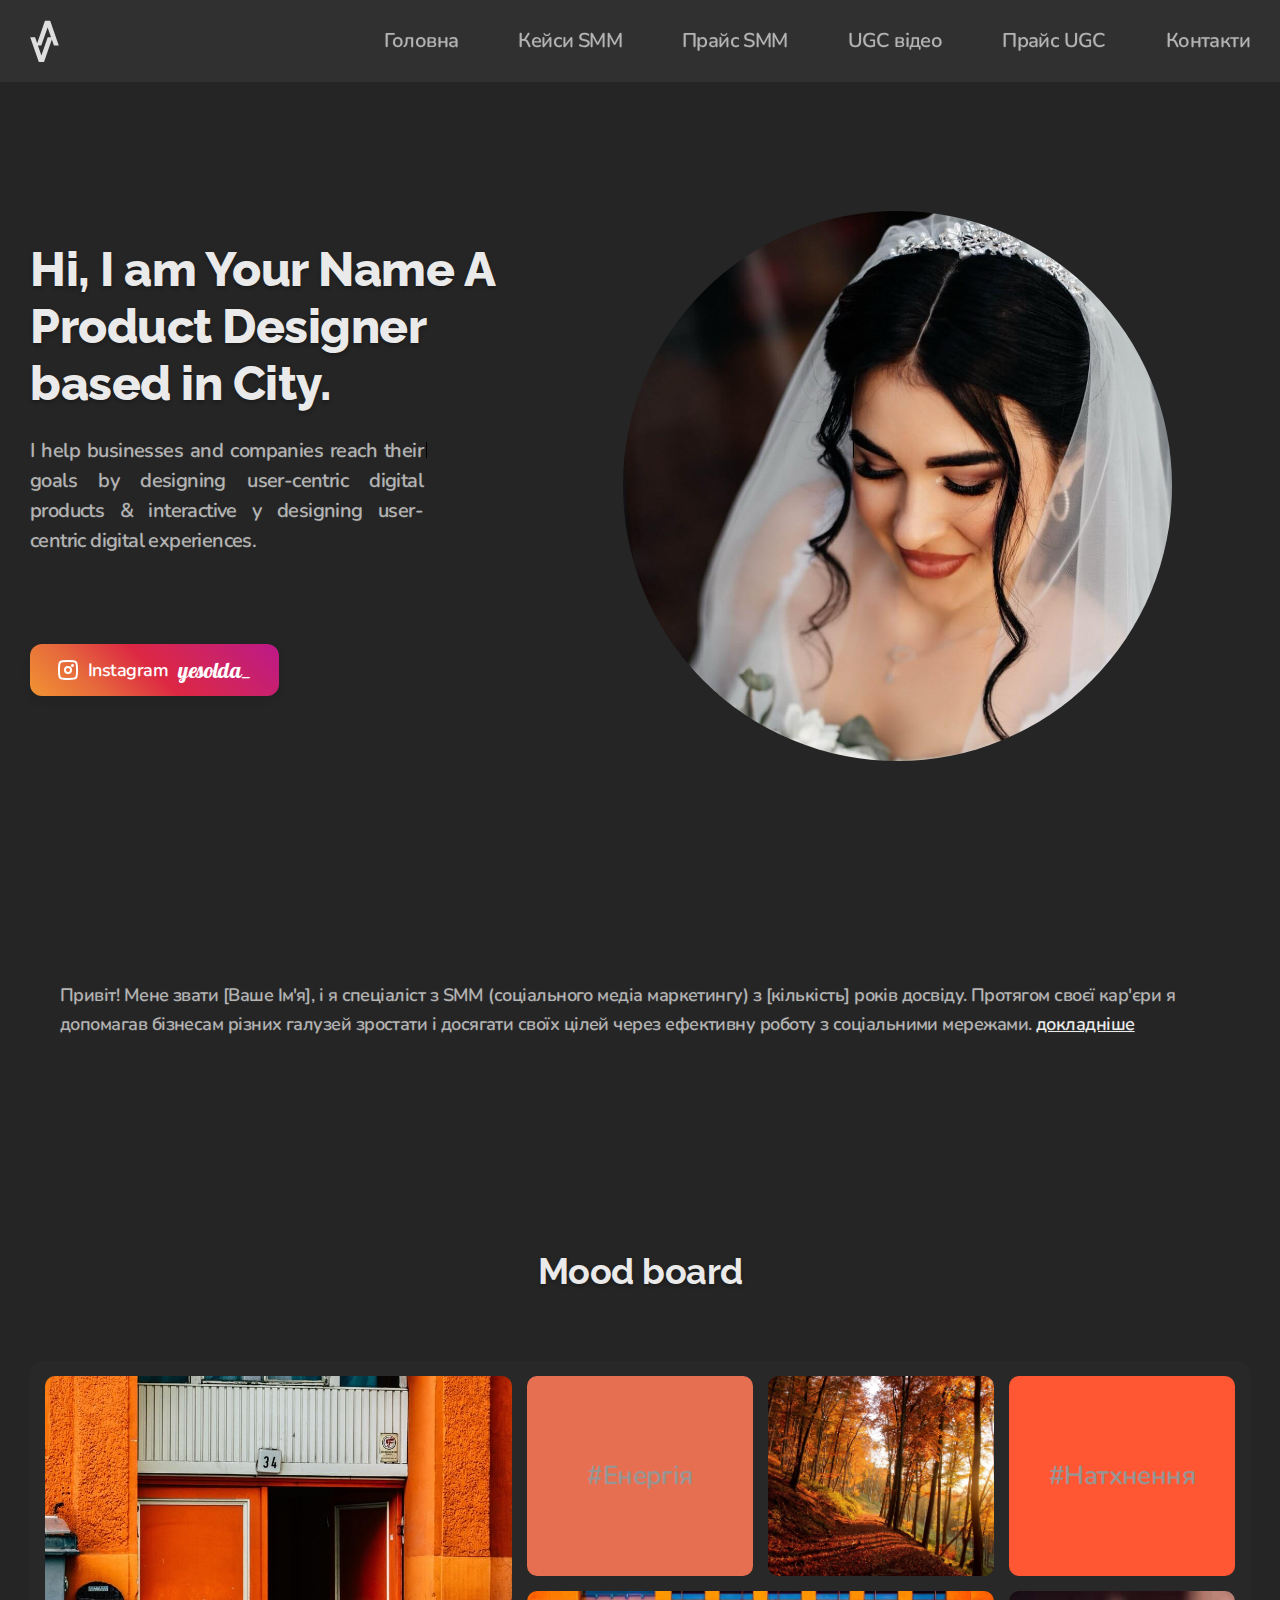
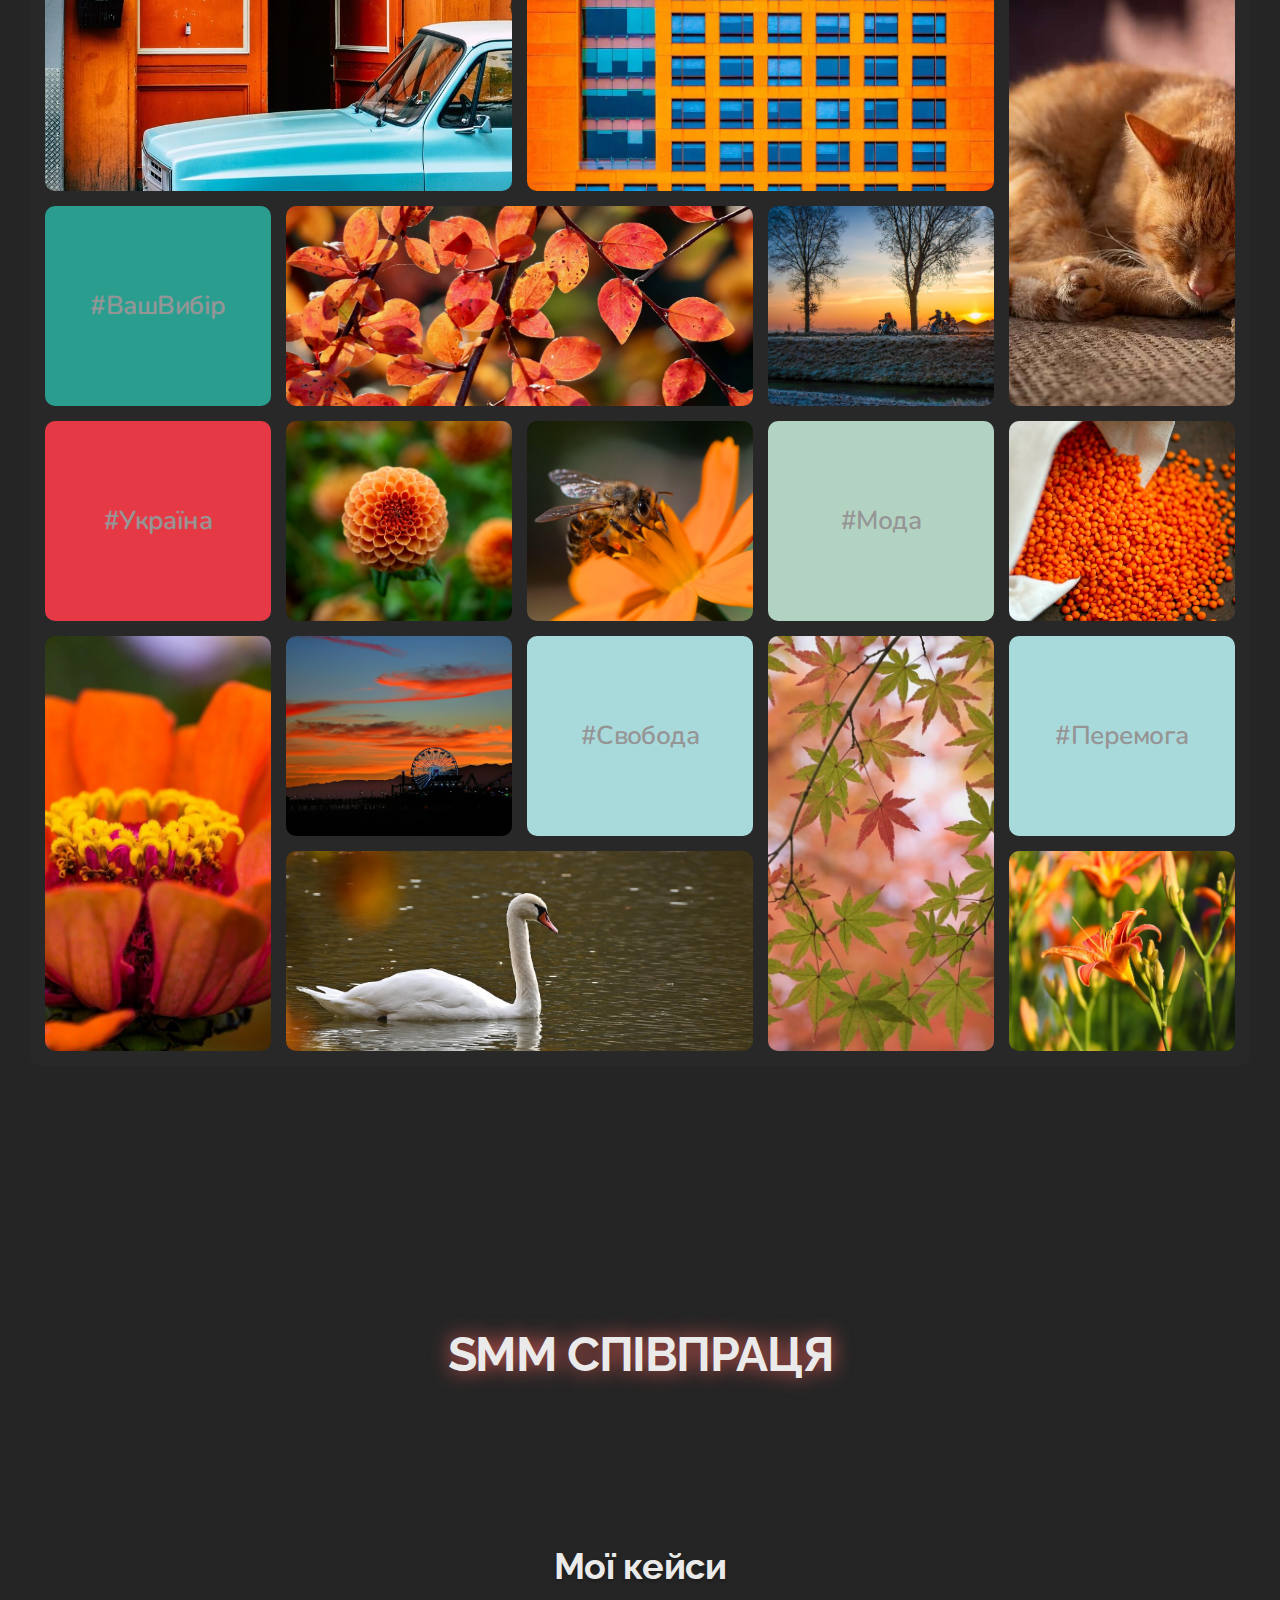
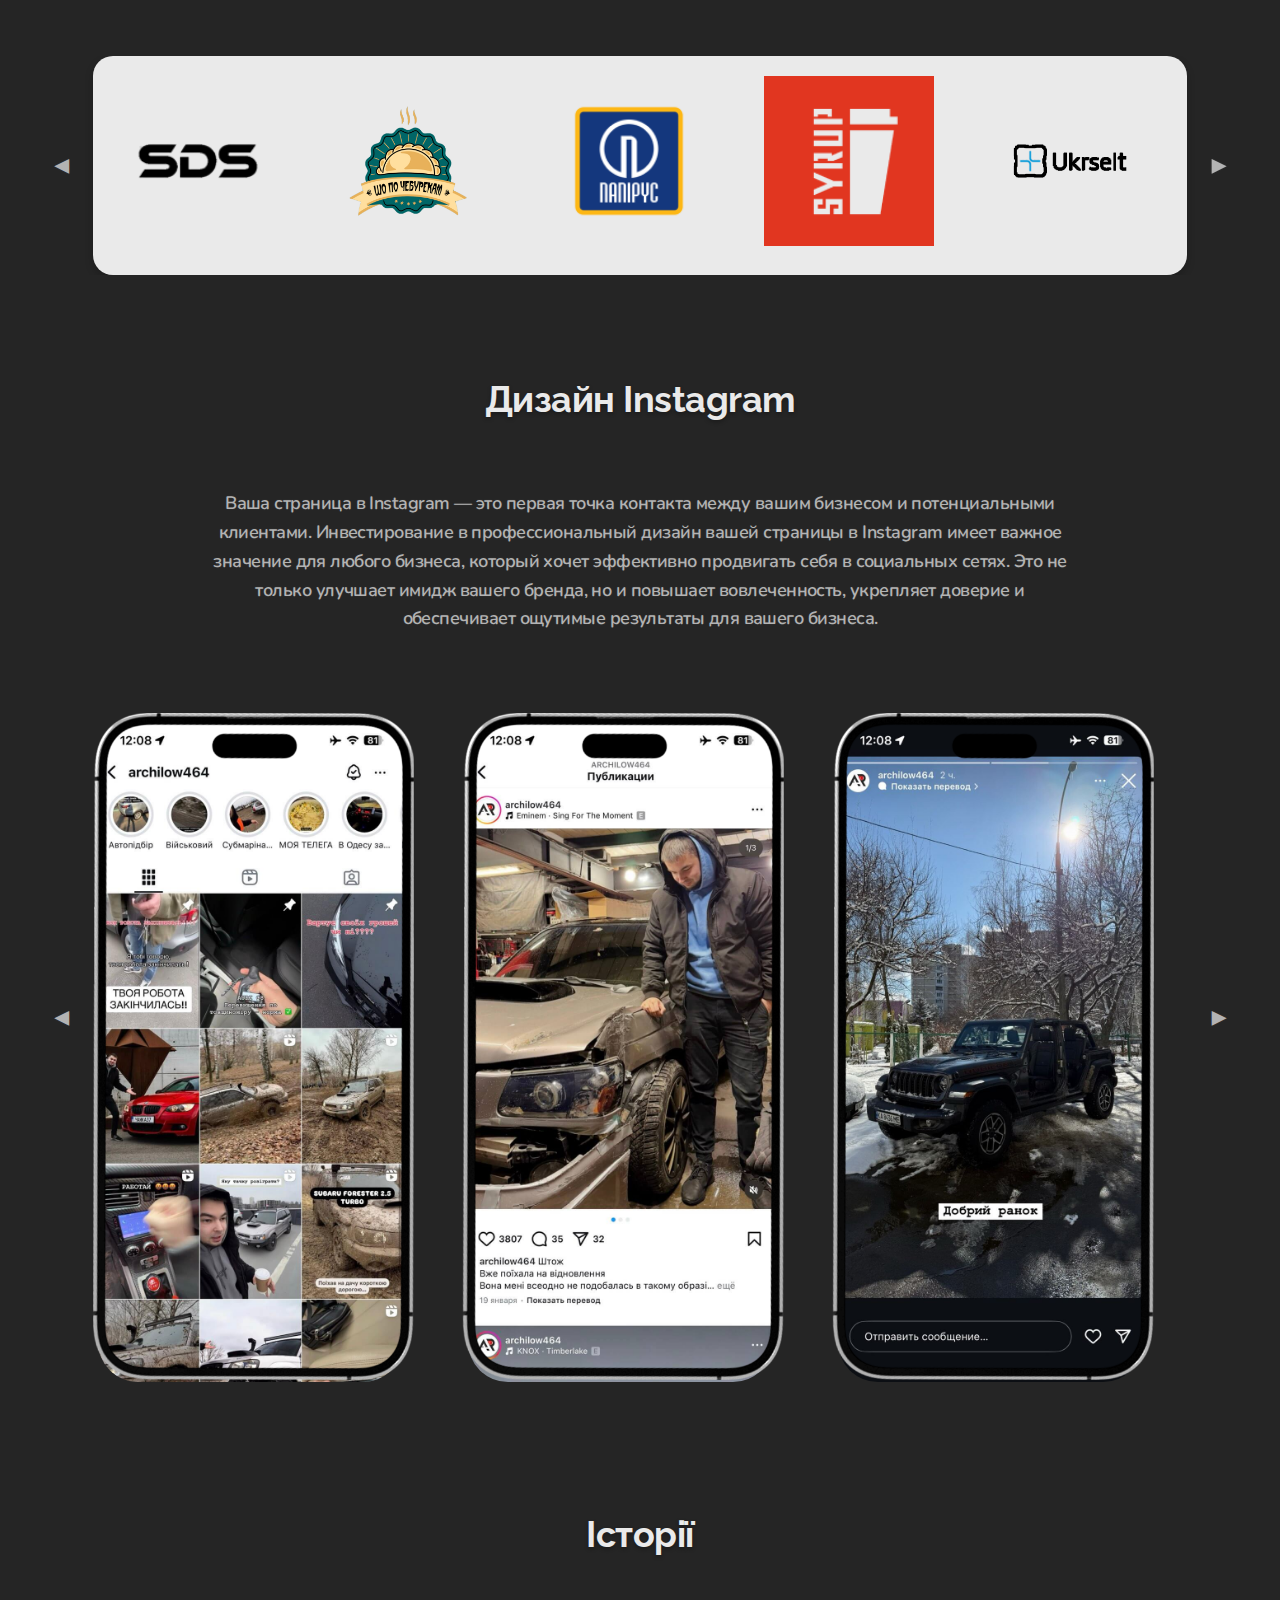
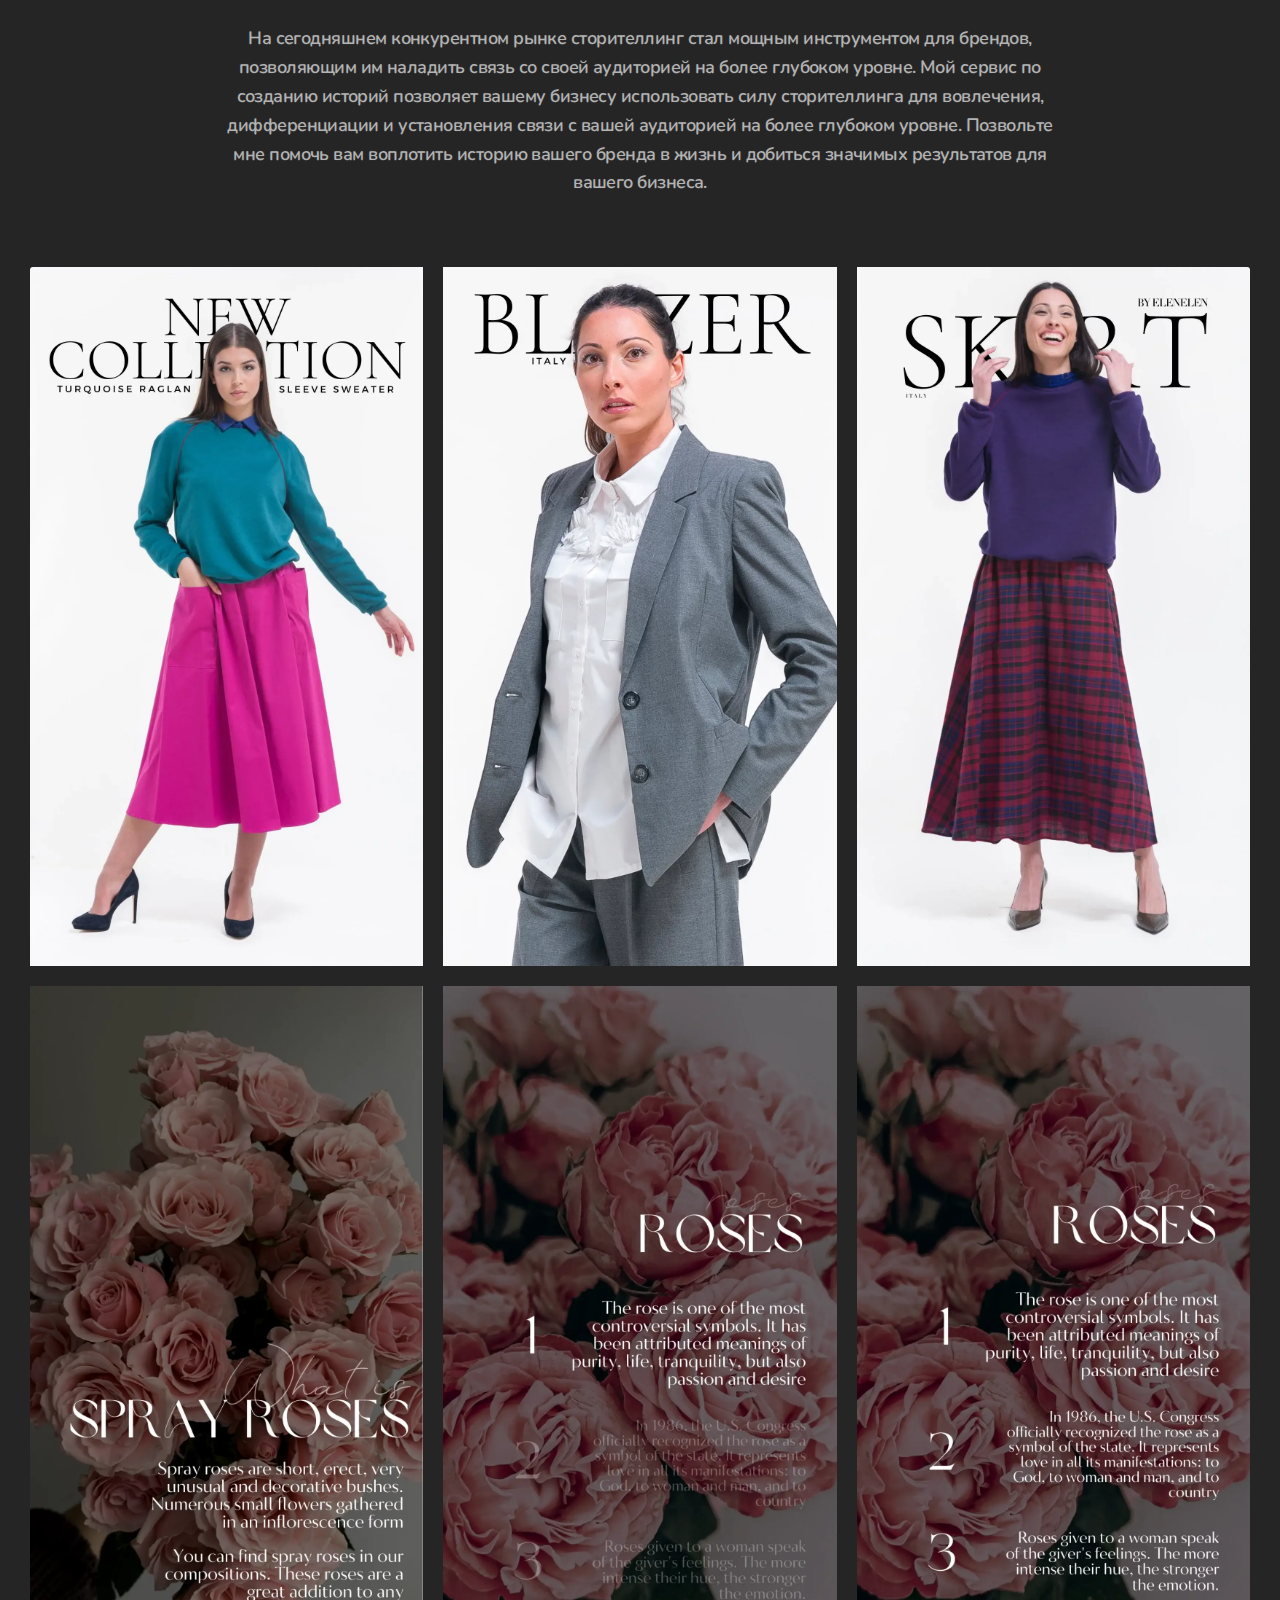
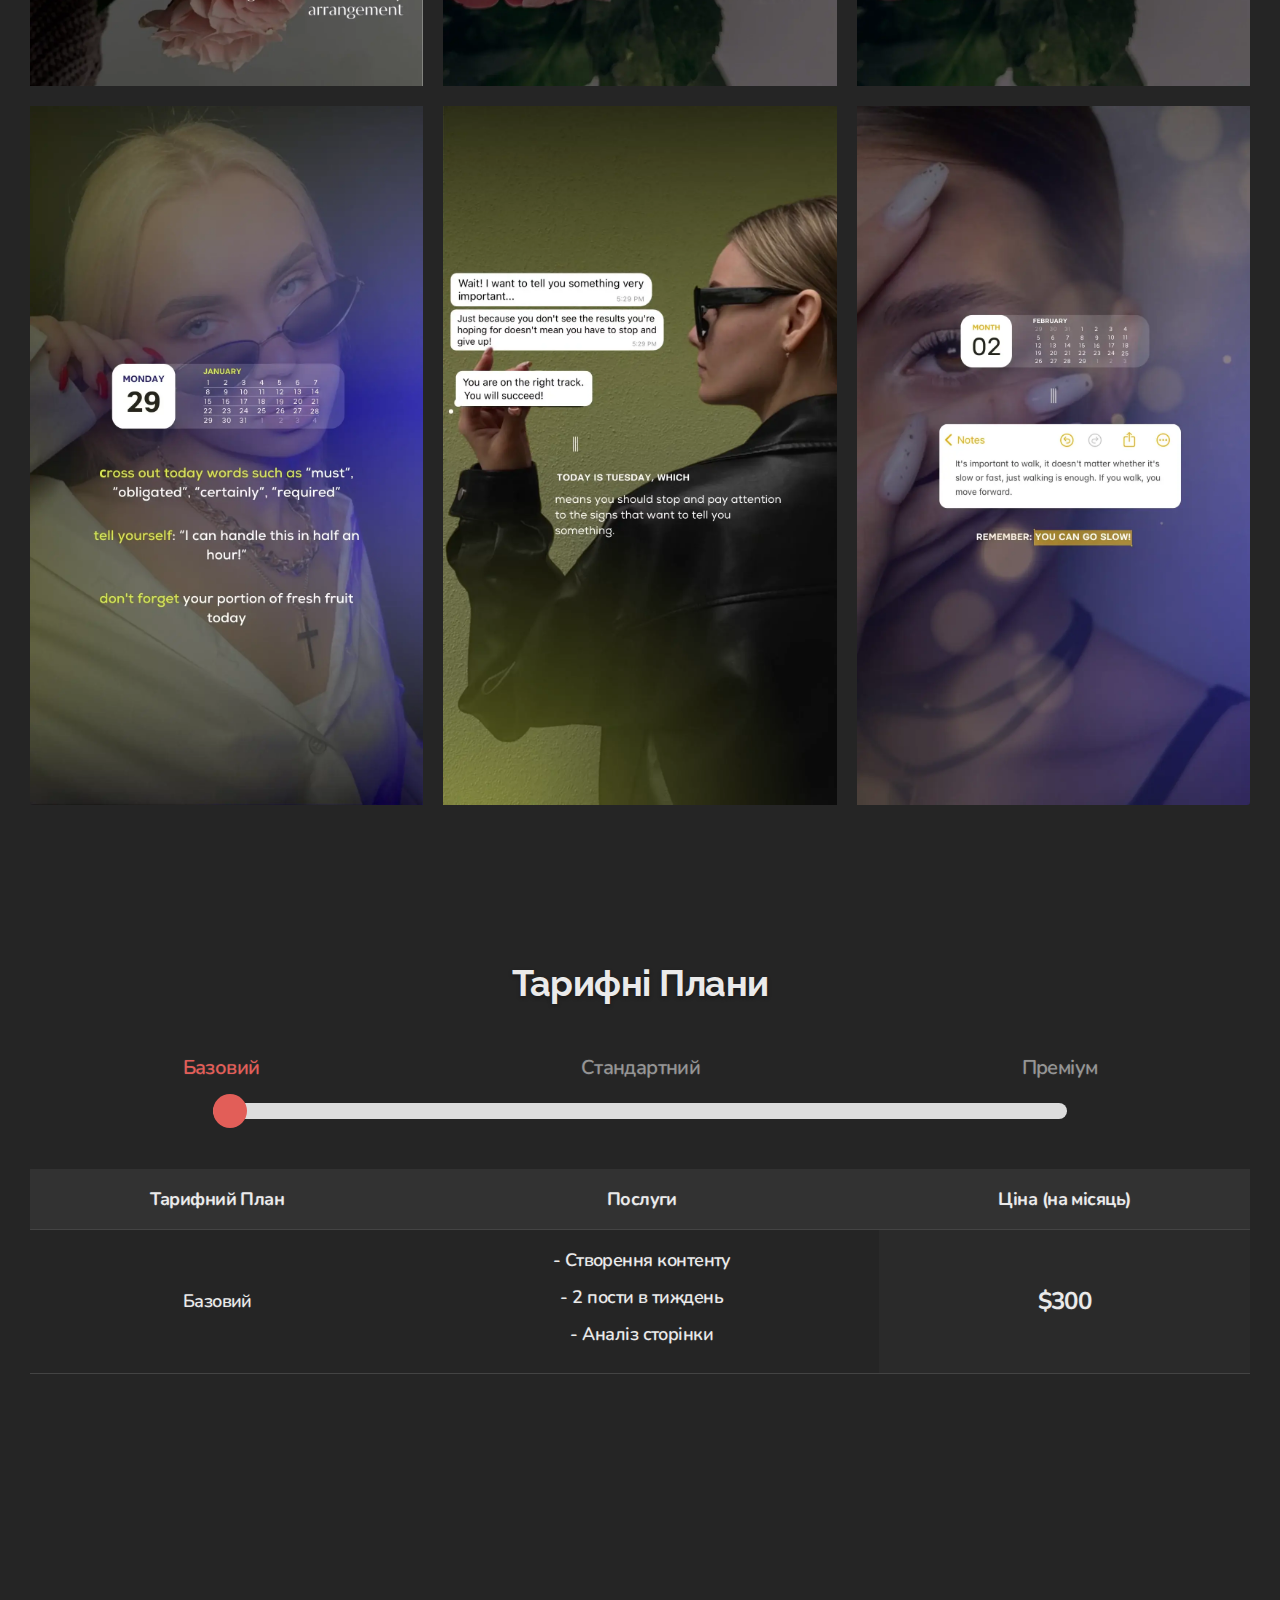
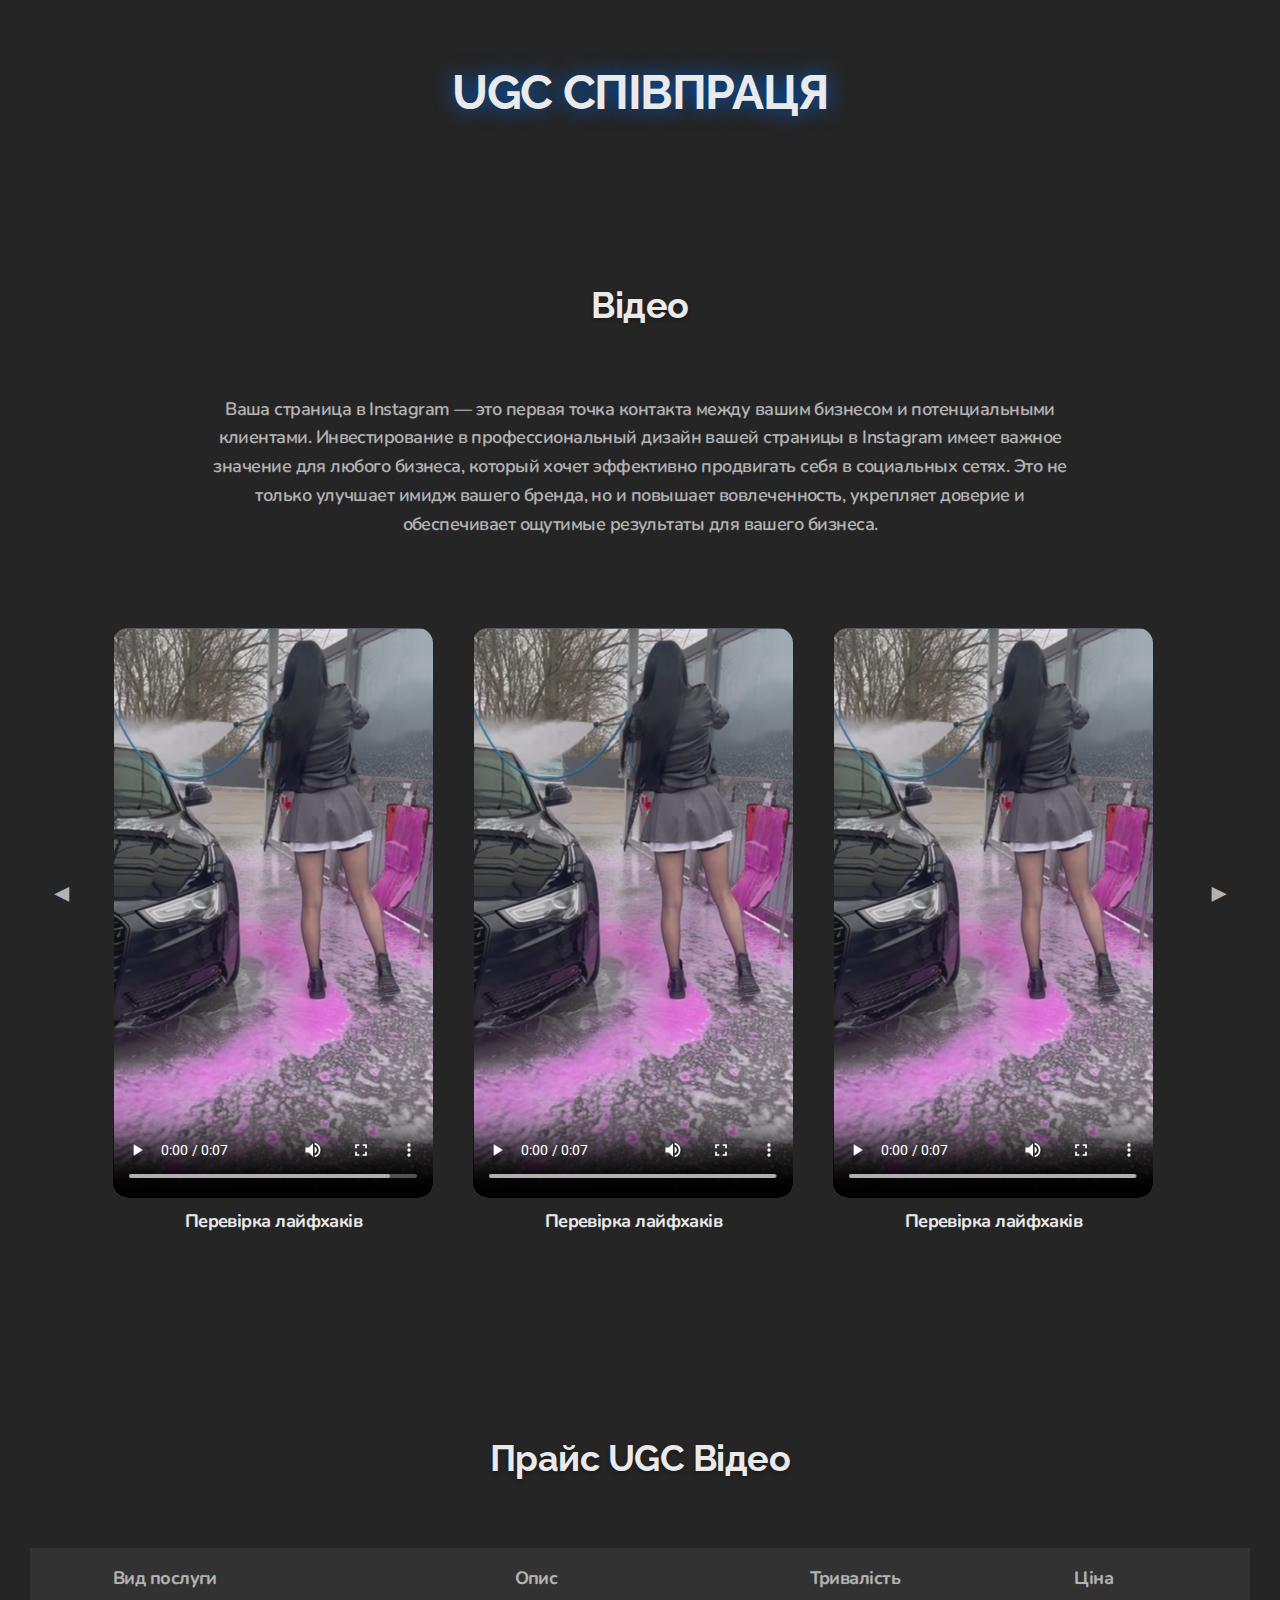
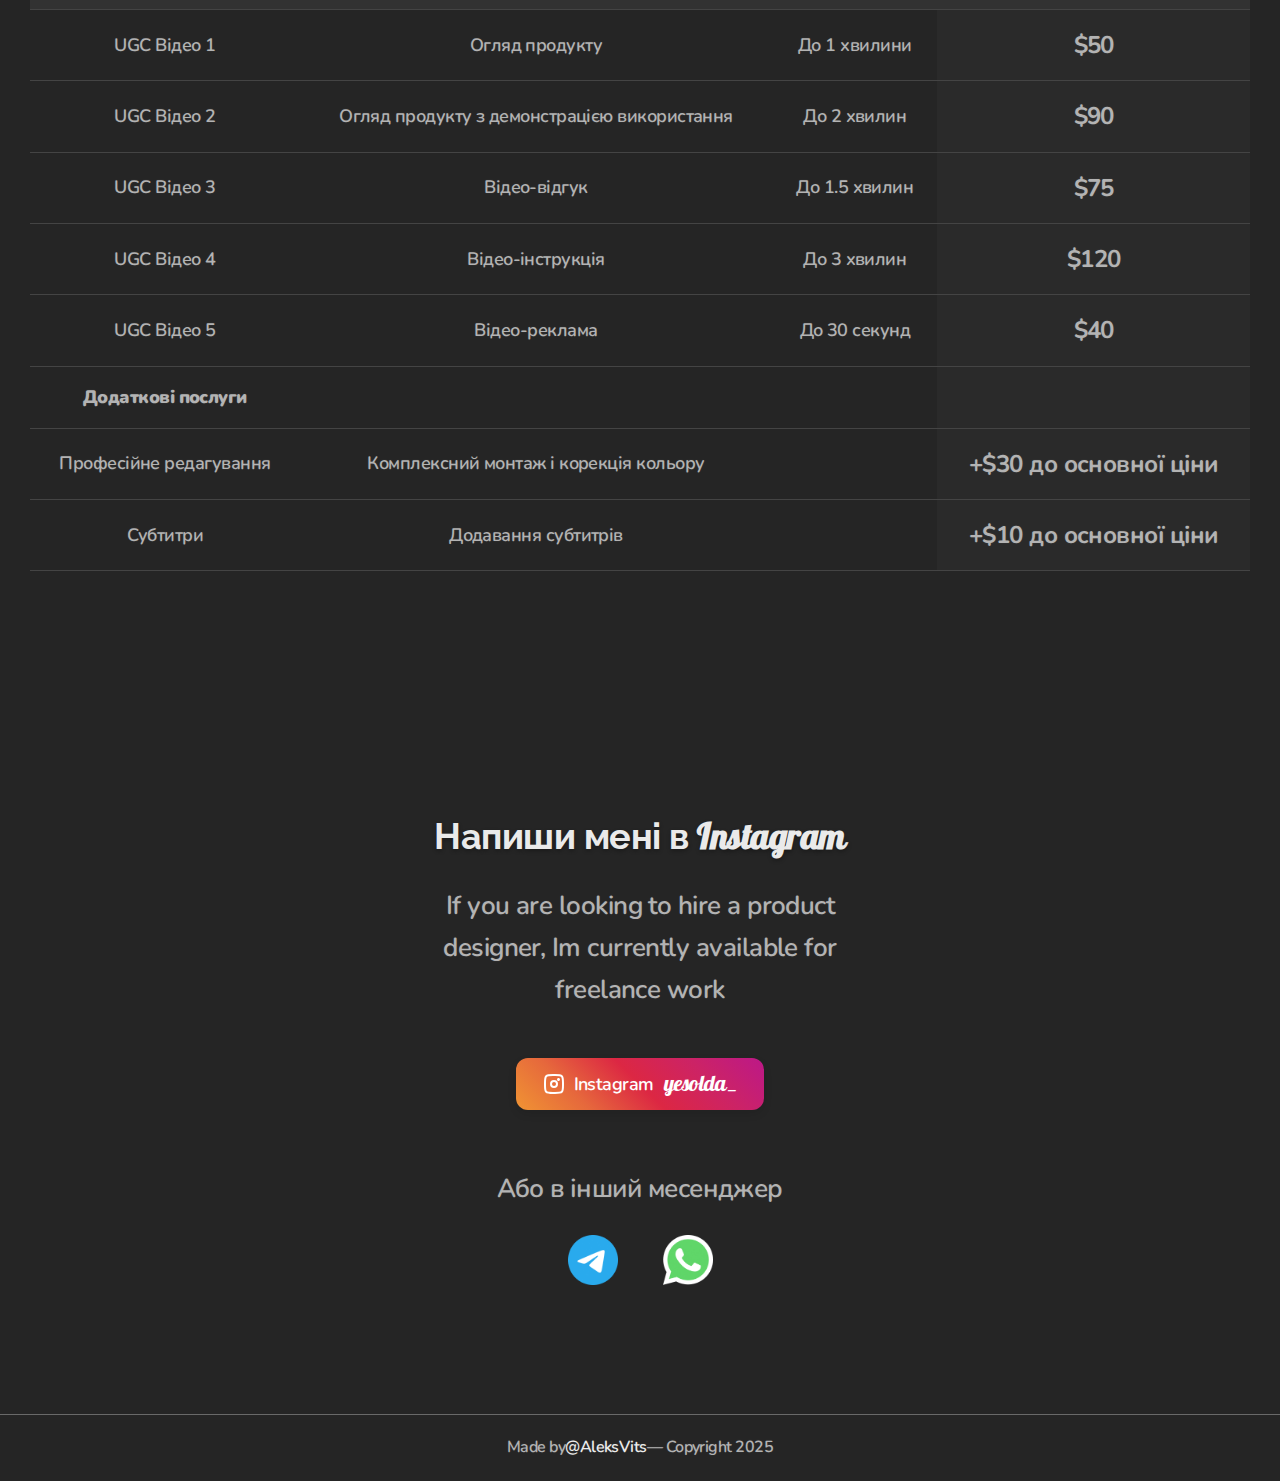
==== commit a9d4a473: "111" ====
--- a/index.html
+++ b/index.html
@@ -36,7 +36,7 @@
           based in City.</h1>
         <p class="welcome__text">I help businesses and companies reach 
           their goals by designing user-centric digital 
-          products & interactive experiences.</p>
+          products & interactive y designing user-centric digital experiences.</p>
           <a class="btn walcome__btn" href="https://www.instagram.com/yesolda_?igsh=MTk1dXV2dTNkMDhmMw==" target="_blank">Instagram <strong class="strong-inst">yesolda_</strong></a>
       </div>
         <img src="images/me.jpg" alt="Me" class="welcome__img">
@@ -144,6 +144,7 @@
           <div class="photo-wrapper">
             <button class="scroll-button left" id="scroll-left-photo">&#9664;</button>
             <div class="photo-container" id="photo-container">
+
               <div class="photo-item">
                 <img src="images/inst wisual/1.jpeg" class="photo-img">
                 <img class="photo-iphone" src="images/iphone.png">
@@ -152,10 +153,11 @@
                 <img src="images/inst wisual/2.jpeg" class="photo-img">
                 <img class="photo-iphone" src="images/iphone.png">
               </div>
-              <div class="photo-item">
+              <div class="photo-item stac">
                 <img src="images/inst wisual/3.jpeg" class="photo-img">
                 <img class="photo-iphone" src="images/iphone.png">
               </div>
+
               <div class="photo-item">
                 <img src="images/inst wisual/a1.jpeg" class="photo-img">
                 <img class="photo-iphone" src="images/iphone.png">
@@ -164,10 +166,11 @@
                 <img src="images/inst wisual/a2.jpeg" class="photo-img">
                 <img class="photo-iphone" src="images/iphone.png">
               </div>
-              <div class="photo-item">
+              <div class="photo-item stac">
                 <img src="images/inst wisual/a3.jpeg" class="photo-img">
                 <img class="photo-iphone" src="images/iphone.png">
               </div>
+
               <div class="photo-item">
                 <img src="images/inst wisual/1.jpeg" class="photo-img">
                 <img class="photo-iphone" src="images/iphone.png">
@@ -176,10 +179,11 @@
                 <img src="images/inst wisual/2.jpeg" class="photo-img">
                 <img class="photo-iphone" src="images/iphone.png">
               </div>
-              <div class="photo-item">
+              <div class="photo-item stac">
                 <img src="images/inst wisual/3.jpeg" class="photo-img">
                 <img class="photo-iphone" src="images/iphone.png">
               </div>
+
               <div class="photo-item">
                 <img src="images/inst wisual/a1.jpeg" class="photo-img">
                 <img class="photo-iphone" src="images/iphone.png">
@@ -188,10 +192,11 @@
                 <img src="images/inst wisual/a2.jpeg" class="photo-img">
                 <img class="photo-iphone" src="images/iphone.png">
               </div>
-              <div class="photo-item">
+              <div class="photo-item stac">
                 <img src="images/inst wisual/a3.jpeg" class="photo-img">
                 <img class="photo-iphone" src="images/iphone.png">
               </div>
+
               <div class="photo-item">
                 <img src="images/inst wisual/1.jpeg" class="photo-img">
                 <img class="photo-iphone" src="images/iphone.png">
@@ -200,10 +205,11 @@
                 <img src="images/inst wisual/2.jpeg" class="photo-img">
                 <img class="photo-iphone" src="images/iphone.png">
               </div>
-              <div class="photo-item">
+              <div class="photo-item stac">
                 <img src="images/inst wisual/3.jpeg" class="photo-img">
                 <img class="photo-iphone" src="images/iphone.png">
               </div>
+
               <div class="photo-item">
                 <img src="images/inst wisual/a1.jpeg" class="photo-img">
                 <img class="photo-iphone" src="images/iphone.png">
@@ -212,10 +218,11 @@
                 <img src="images/inst wisual/a2.jpeg" class="photo-img">
                 <img class="photo-iphone" src="images/iphone.png">
               </div>
-              <div class="photo-item">
+              <div class="photo-item stac">
                 <img src="images/inst wisual/a3.jpeg" class="photo-img">
                 <img class="photo-iphone" src="images/iphone.png">
               </div>
+
               <div class="photo-item">
                 <img src="images/inst wisual/1.jpeg" class="photo-img">
                 <img class="photo-iphone" src="images/iphone.png">
@@ -224,10 +231,11 @@
                 <img src="images/inst wisual/2.jpeg" class="photo-img">
                 <img class="photo-iphone" src="images/iphone.png">
               </div>
-              <div class="photo-item">
+              <div class="photo-item stac">
                 <img src="images/inst wisual/3.jpeg" class="photo-img">
                 <img class="photo-iphone" src="images/iphone.png">
               </div>
+
               <div class="photo-item">
                 <img src="images/inst wisual/a1.jpeg" class="photo-img">
                 <img class="photo-iphone" src="images/iphone.png">
@@ -236,10 +244,11 @@
                 <img src="images/inst wisual/a2.jpeg" class="photo-img">
                 <img class="photo-iphone" src="images/iphone.png">
               </div>
-              <div class="photo-item">
+              <div class="photo-item stac">
                 <img src="images/inst wisual/a3.jpeg" class="photo-img">
                 <img class="photo-iphone" src="images/iphone.png">
               </div>
+
               <div class="photo-item">
                 <img src="images/inst wisual/1.jpeg" class="photo-img">
                 <img class="photo-iphone" src="images/iphone.png">
@@ -248,10 +257,11 @@
                 <img src="images/inst wisual/2.jpeg" class="photo-img">
                 <img class="photo-iphone" src="images/iphone.png">
               </div>
-              <div class="photo-item">
+              <div class="photo-item stac">
                 <img src="images/inst wisual/3.jpeg" class="photo-img">
                 <img class="photo-iphone" src="images/iphone.png">
               </div>
+
               <div class="photo-item">
                 <img src="images/inst wisual/a1.jpeg" class="photo-img">
                 <img class="photo-iphone" src="images/iphone.png">
@@ -264,6 +274,7 @@
                 <img src="images/inst wisual/a3.jpeg" class="photo-img">
                 <img class="photo-iphone" src="images/iphone.png">
               </div>
+
             </div>
             <button class="scroll-button right" id="scroll-right-photo">&#9654;</button>
           </div>
--- a/style.css
+++ b/style.css
@@ -1,5 +1,4 @@
 @import url('https://fonts.googleapis.com/css2?family=Lobster&display=swap');
-
 @import url('https://fonts.googleapis.com/css2?family=Lora:ital,wght@0,400..700;1,400..700&family=Nunito:ital,wght@0,200..1000;1,200..1000&family=Pacifico&family=Playfair+Display:ital,wght@0,400..900;1,400..900&family=Raleway:ital,wght@0,100..900;1,100..900&family=Roboto:ital,wght@0,100..900;1,100..900&display=swap');
 
 html{
@@ -8,18 +7,20 @@
 
 body{
   font-family: "Nunito";
-  background-color: #202020;
-  color: #959595;
+  background-color: #252525;
+  color: #B3B3B3;
   font-weight: 600;
-  font-size: 20px;
-  line-height: 1.5;
+  font-size: 18px;
+  line-height: 1.6;
   letter-spacing: -0.03em;
+  text-shadow: 0 0 2px rgba(255, 255, 255, 0.1);
 }
 
 h1,
 h2,
 h3{
   font-family: "Raleway";
+  text-shadow: 0 2px 4px rgba(0, 0, 0, 0.3);
 }
 
 img{
@@ -31,20 +32,20 @@
 }
 
 .smm{
-  text-shadow: 0 0 20px #ff6f61;
+  text-shadow: 0 0 20px #E25E58;
   transition: all 0.3s ease;
 }
 .ugc{
-  text-shadow: 0 0 20px #0077ff;
+  text-shadow: 0 0 20px #005FCC;
   transition: all 0.3s ease;
 }
 
 .smm:hover{
-  transform: scale(1.3); /* Эффект при наведении */
+  transform: scale(1.2); /* Эффект при наведении */
   
 }
 .ugc:hover{
-  transform: scale(1.3); /* Эффект при наведении */
+  transform: scale(1.2); /* Эффект при наведении */
 }
 
 .smm_ugc-text{
@@ -52,9 +53,10 @@
   font-weight: 700;
   font-size: 48px;
   letter-spacing: -0.03em;
-  color: #dedede;
+  color: #EAEAEA;
   display: inline-block;
   margin: 250px auto 50px;
+  text-transform: uppercase;
 }
 
 .container{
@@ -64,9 +66,8 @@
 }
 
 .header {
-  background-color: #3232326a;
+  background-color: rgba(50, 50, 50, 0.85);
   backdrop-filter: blur(10px);
-  color: #DEDEDE;
   font-weight: 700;
   font-size: 18px;
   letter-spacing: -0.03em;
@@ -109,14 +110,14 @@
   
 }
 .header__link:hover {
-  transform: scale(1.1); /* Эффект при наведении */
+  transform: scale(1.2); /* Эффект при наведении */
 }
 
 .colorSMM:hover{
-  color: #ff6f61;
+  color: #E25E58;
 }
 .colorUGC:hover{
-  color: #0077ff;
+  color: #005FCC;
 }
 
 .burger-menu {
@@ -135,12 +136,13 @@
 
 h1{
   width: 500px;
-  font-weight: 700;
-  font-size: 54px;
+  font-weight: 800;
+  font-size: 48px;
   line-height: 1.19;
   letter-spacing: -0.01em;
-  color: #dedede;
+  color: #EAEAEA;
   padding-top: 30px;
+  text-shadow: 0 2px 4px rgba(0, 0, 0, 0.3);
 }
 
 .welcome__text {
@@ -151,6 +153,7 @@
   width: 393px;
   margin-top: 24px;
   margin-bottom: 88px;
+  text-align: justify;
 }
 
 .btn {
@@ -164,7 +167,7 @@
   gap: 10px;
   background: linear-gradient(45deg, #F09433 0%, #E6683C 25%, #DC2743 50%, #CC2366 75%, #BC1888 100%);
   color: white;
-  border-radius: 10px;
+  border-radius: 12px;
   box-shadow: 0 4px 8px rgba(0, 0, 0, 0.1);
   transition: all 0.5s ease; /* Время и тип анимации */
 }
@@ -172,7 +175,7 @@
   content: url('images/inst.svg');
 }
 .btn:hover {
-    transform: scale(1.2); /* Эффект при наведении */
+    transform: scale(1.1); /* Эффект при наведении */
 }
 
 .inst{
@@ -198,7 +201,8 @@
 /* Про мене */
 
 .workText{
-  margin-top: 280px;
+  margin-top: 220px;
+  padding: 0 30px 0;
 }
 
 .accordion-content {
@@ -206,7 +210,7 @@
   max-height: 0;
   overflow: hidden;
   transition: max-height 0.5s ease-out;
-  padding: 0 10px;
+  padding: 0 30px 30px;
 }
 
 .accordion-content.open {
@@ -215,15 +219,15 @@
 }
 
 .accordion-button {
-  color: #DEDEDE;
+  color: #EAEAEA;
   cursor: pointer;
   text-decoration: underline;
 }
 
 /* Загальні стилі для контейнера */
 .accordion-content {
-  background-color: #202020;
-  color: #DEDEDE;
+  background-color: #252525;
+  color: #EAEAEA;
 }
 
 .accordion-content .container {
@@ -269,16 +273,15 @@
 
 .accordion-content ul li::before {
   content: '•';
-  color: #FF6F61;
+  color: #E25E58;
   position: absolute;
   left: 0;
   font-size: 24px;
-  top: 18px;
+  top: -7px;
 }
 
 /* Кейси */
 /* Видео скрол*/
-
 .case-wrapper {
   position: relative;
   display: flex;
@@ -295,7 +298,8 @@
   width: 100%;
   scrollbar-width: none; 
   -ms-overflow-style: none; 
-  background-color: #DEDEDE;
+  background-color: #EAEAEA;
+  box-shadow: 0px 4px 8px rgba(0,0,0,0.2);
   border-radius: 20px;
   object-fit: cover;
   object-position: center;
@@ -311,10 +315,13 @@
   justify-content: center;
   align-items: center;
   margin: 20px;
-  color: #DEDEDE;
+  color: #EAEAEA;
   position: relative;
 }
-
+.case-item:hover {
+  box-shadow: 0 5px 15px rgba(0, 0, 0, 0.2);
+  border-radius: 20px;
+}
 
 .caseImg{
   width: 170px;
@@ -349,7 +356,7 @@
 
 .gridImg {
   width: 100%;
-  height: 673px;
+  height: 550px;
   object-fit: cover; /* Обеспечит красивое обрезание изображений */
   display: block; /* Убираем лишние отступы у inline-элементов */
 }
@@ -364,7 +371,7 @@
   color: #4e4e4e;
   box-sizing: border-box;
   margin: auto;
-  background: #DEDEDE;
+  background: #EAEAEA;
   padding: 20px;
   border-radius: 8px;
   box-shadow: 0 0 10px rgba(0,0,0,0.1);
@@ -421,18 +428,27 @@
 
 .photo-item {
   flex: 0 0 auto;
-  margin: 22px;
-  margin-left: 38px;
+  margin: 20px 20px 20px 0;
   width: 100%; /* Теперь фото займет всю доступную ширину */
-  max-width: 290px; /* Максимальная ширина, чтобы на ПК не было слишком больших фото */
+  max-width: 350px; /* Максимальная ширина, чтобы на ПК не было слишком больших фото */
   border-radius: 20px;
   position: relative;
 }
 
+.lineVertical{
+  height: 200px;
+width: 1px;
+background-color: red;
+}
+
+.stac{
+  margin-right: 80px;
+}
+
 .photo-img {
-  width: 92%;
+  width: 87%;
   height: auto; /* Автоматическая высота, чтобы не было растяжений */
-  max-height: 570px; /* Ограничиваем высоту, если нужно */
+  max-height: 670px; /* Ограничиваем высоту, если нужно */
   object-fit: cover; /* Делаем, чтобы фото обрезалось красиво */
   border-radius: 40px;
   margin-left: 5px;
@@ -445,6 +461,8 @@
   top: -10px;
   left: -1px;
 }
+
+
 
 .scroll-button {
   border: none;
@@ -479,7 +497,7 @@
   line-height: 49px;
   text-align: center;
   letter-spacing: -0.5px;
-  color: #DEDEDE;
+  color: #EAEAEA;
 }
 
 .visual__wrapper {
@@ -508,7 +526,7 @@
   display: flex;
   justify-content: center;
   align-items: center;
-  background-color: #ff6f61;
+  background-color: #E25E58;
   font-size: 26px;
   text-align: center;
   padding: 20px;
@@ -558,7 +576,7 @@
   line-height: 49px;
   text-align: center;
   letter-spacing: -0.5px;
-  color: #DEDEDE;
+  color: #EAEAEA;
 }
 
 /* Видео скрол*/
@@ -586,7 +604,7 @@
 .video-item {
   flex: 0 0 auto;
   margin: 20px;
-  color: #DEDEDE;
+  color: #EAEAEA;
   position: relative;
   height: 100%;
 }
@@ -627,8 +645,8 @@
 
 /* Прайс */
 .pricing {
-  background-color: #202020;
-  color: #DEDEDE;
+  background-color: #252525;
+  color: #EAEAEA;
   text-align: center;
   margin-top: 150px;
   margin-bottom: 20px;
@@ -698,7 +716,7 @@
   width: 100%;
   max-width: 1250px; /* Задайте максимальную ширину для таблицы */
   margin: auto; /* Центрирование таблицы */
-  transition: opacity 0.5s ease;
+  transition: opacity 0.5s ease-in-out;
 }
 
 .pricing-table-wrapper{
@@ -741,7 +759,7 @@
   appearance: none;
   width: 34px;
   height: 34px;
-  background: #ff6f61;
+  background: #E25E58;
   border-radius: 50%;
   cursor: pointer;
   transition: transform 0.2s ease-in-out;
@@ -749,14 +767,14 @@
 
 /* Увеличение при наведении */
 #planSlider::-webkit-slider-thumb:hover {
-  transform: scale(1.2);
+  transform: scale(1.1);
 }
 
 /* Стиль ползунка для Firefox */
 #planSlider::-moz-range-thumb {
   width: 34px;
   height: 34px;
-  background: #ff6f61;
+  background: #E25E58;
   border-radius: 50%;
   cursor: pointer;
   transition: transform 0.2s ease-in-out;
@@ -764,7 +782,7 @@
 
 /* Увеличение при наведении в Firefox */
 #planSlider::-moz-range-thumb:hover {
-  transform: scale(1.2);
+  transform: scale(1.1);
 }
 
 #planSlider::-webkit-slider-runnable-track {
@@ -780,7 +798,7 @@
   appearance: none; /* Убирает стандартное оформление бегунка для всех браузеров */
   width: 34px; /* Увеличиваем размер бегунка */
   height: 34px; /* Увеличиваем размер бегунка */
-  background: #ff6f61;
+  background: #E25E58;
   cursor: pointer;
   border-radius: 50%;
   margin-top: -9px; /* Поднятие бегунка для центрирования */
@@ -796,7 +814,7 @@
 #planSlider::-moz-range-thumb {
   width: 34px; /* Увеличиваем размер бегунка */
   height: 34px; /* Увеличиваем размер бегунка */
-  background: #ff6f61;
+  background: #E25E58;
   cursor: pointer;
   border-radius: 50%;
 }
@@ -836,7 +854,7 @@
 }
 
 .tarif.active {
-  color: #ff6f61; /* Цвет активного текста */
+  color: #E25E58; /* Цвет активного текста */
 }
 
 /* Контакты */
@@ -856,7 +874,7 @@
   font-size: 36px;
   line-height: 49px;
   letter-spacing: -0.5px;
-  color: #DEDEDE;
+  color: #EAEAEA;
 }
 
 .contact__text{
@@ -902,13 +920,14 @@
 }
 .footer__img:hover{
   transform: scale(1.2); /* Эффект при наведении */
+  filter: brightness(1.2);
 }
 
 .copirite{
   font-size: 16px;
   display: flex;
   justify-content: center;
-  margin: 30px auto;
+  padding: 20px 0;
 }
 
 
@@ -1144,11 +1163,10 @@
   }
 
   h1{
-    font-size: 36px;
+    font-size: 32px;
     line-height: 40px;
     text-align: center;
     letter-spacing: -0.5px;
-    color: #DEDEDE;
     opacity: 0.66;
   }
   .welcome__text{
